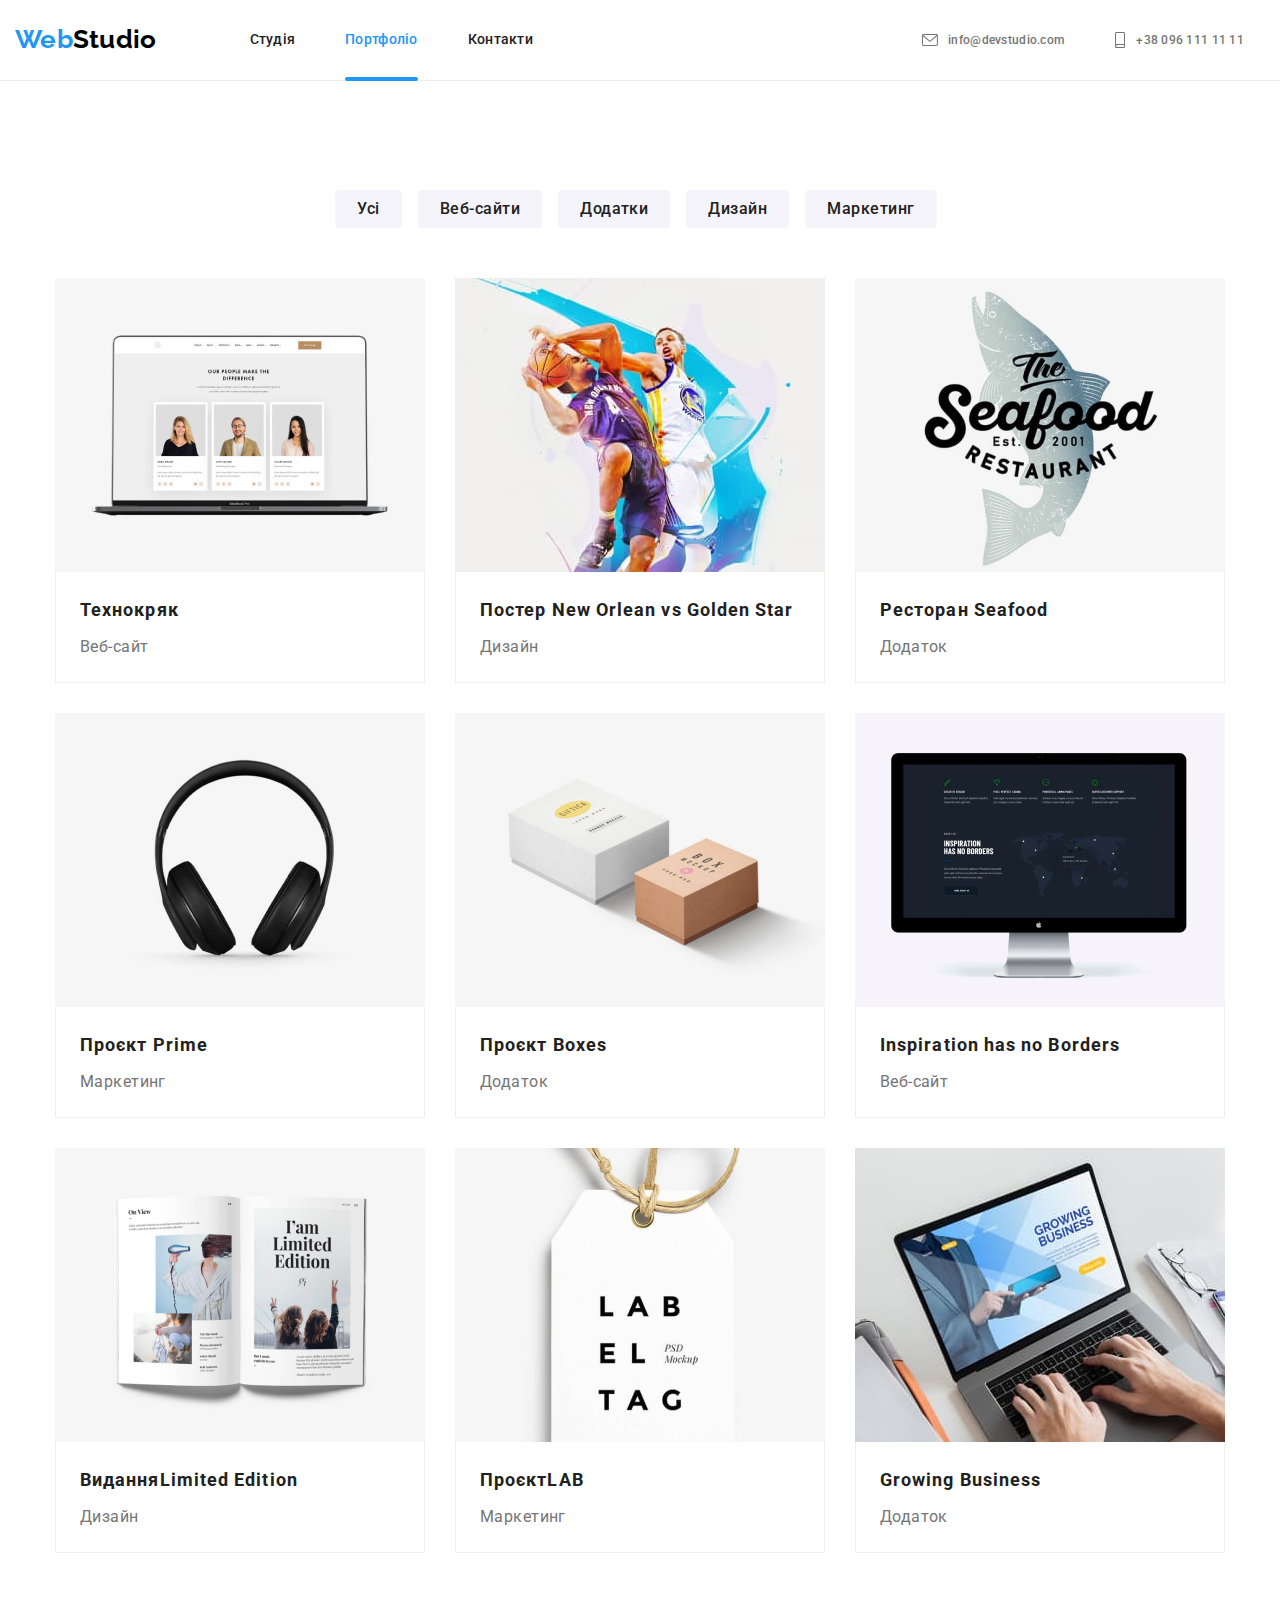
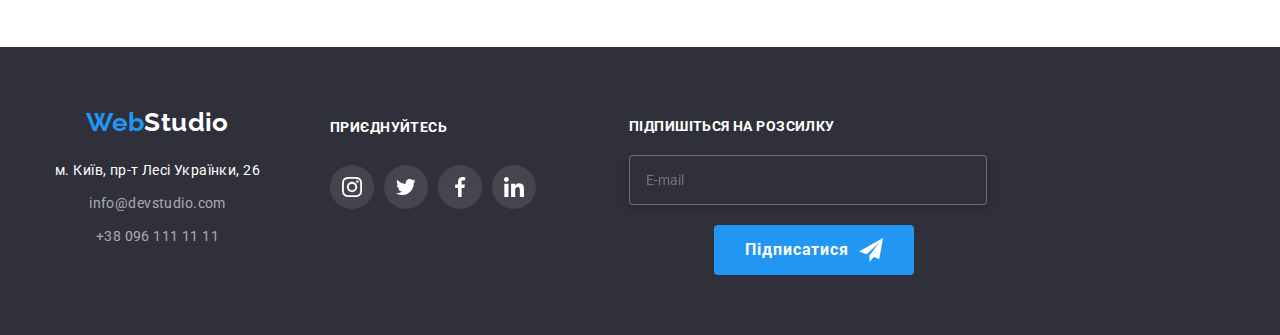
==== portfolio.html @ 1a9877b9 "до другої перевірки" ====
<!DOCTYPE html>
<html lang="ru">
  <head>
    <meta charset="UTF-8" />
    <meta http-equiv="X-UA-Compatible" content="IE=edge" />
    <meta name="viewport" content="width=device-width, initial-scale=1.0" />
    <title>Портфолио</title>
    <link
      href="https://fonts.googleapis.com/css2?family=Raleway:wght@700&family=Roboto:wght@400;500;700;900&display=swap"
      rel="stylesheet"
    />
    <link
      rel="stylesheet"
      href="https://cdnjs.cloudflare.com/ajax/libs/modern-normalize/1.0.0/modern-normalize.min.css"
    />
    <link rel="stylesheet" href="./css/main.min.css" />
  </head>

  <body>
    <header class="header">
      <div class="header__container container">
        <nav class="header-nav__desktop header-nav">
          <a href="/" lang="en" class="header__logo">
            <span class="header__logo--blue">Web</span>Studio</a
          >
          <button
            class="header__button"
            aria-expanded="false"
            aria-controls="menu-burger"
            data-menu-button
          >
            <svg width="40" height="40" aria-label="Перемикач мобільного меню">
              <use
                class="header__button--close"
                href="./images/icons/symbol-defs.svg#burger_close"
              ></use>
              <use
                class="header__button--menu"
                href="./images/icons/symbol-defs.svg#burger_menu"
              ></use>
            </svg>
          </button>

          <div class="header-menu__container" id="menu-burger" data-menu>
            <ul class="header-nav__list">
              <li class="header-nav__item">
                <a href="./index.html" class="header-nav__link">Студія</a>
              </li>
              <li class="header-nav__item">
                <a
                  href="./portfolio.html"
                  class="header-nav__link header-nav--current"
                  >Портфоліо</a
                >
              </li>
              <li class="header-nav__item">
                <a href="#" class="header-nav__link">Контакти</a>
              </li>
            </ul>

            <ul class="header-auth__desktop header-auth__list">
              <li class="header-auth__item">
                <a href="mailto:info@devstudio.com">
                  <svg class="header-auth__icon" width="16" height="12">
                    <use xlink:href="./images/icons.svg#email"></use>
                  </svg>
                  info@devstudio.com
                </a>
              </li>
              <li class="header-auth__item">
                <a href="tel:+380961111111">
                  <svg class="header-auth__icon" width="12" height="16">
                    <use xlink:href="./images/icons.svg#smartphone"></use>
                  </svg>
                  +38 096 111 11 11
                </a>
              </li>
            </ul>
          </div>
        </nav>
      </div>
    </header>
    <main class="portfolio__section">
      <section class="portfolio__project">
        <div class="portfolio__container container">
          <h1 class="visually-hidden">Роботи</h1>

          <ul class="portfolio__button">
            <li>
              <button type="button">Усі</button>
            </li>
            <li>
              <button type="button">Веб-сайти</button>
            </li>
            <li>
              <button type="button">Додатки</button>
            </li>
            <li>
              <button type="button">Дизайн</button>
            </li>
            <li>
              <button type="button">Маркетинг</button>
            </li>
          </ul>

          <ul class="portfolio__list">
            <li class="portfolio__item">
              <a href="#" class="portfolio__link">
                <div class="portfolio__overlay">
                  <img
                    srcset="
                      ./images/portfolio/portfolio_project_1.jpg            1x,
                      ./images/portfolio/portfolio-desktop_project-1_2x.jpg 2x
                    "
                    src="./images/portfolio/portfolio_project_1.jpg"
                    alt="Технокряк"
                  />
                  <p class="portfolio__overlay--text">
                    Ресурс пропонує комплексні пропозиції з різним рівнем
                    функціоналу та сервісів. Все це дозволить відвідувачу
                    отримати вичерпні відомості про компанію чи приватну особу.
                  </p>
                </div>
                <div class="portfolio__text">
                  <h2>Технокряк</h2>
                  <p>Веб-сайт</p>
                </div>
              </a>
            </li>

            <li class="portfolio__item">
              <a href="#" class="portfolio__link">
                <div class="portfolio__overlay">
                  <img
                    srcset="
                      ./images/portfolio/portfolio_project_2.jpg            1x,
                      ./images/portfolio/portfolio-desktop_project-2_2x.jpg 2x
                    "
                    src="./images/portfolio/portfolio_project_2.jpg"
                    alt="Постер"
                  />
                  <p class="portfolio__overlay--text">
                    Ресурс пропонує комплексні пропозиції з різним рівнем
                    функціоналу та сервісів. Все це дозволить відвідувачу
                    отримати вичерпні відомості про компанію чи приватну особу.
                  </p>
                </div>
                <div class="portfolio__text">
                  <h2>
                    Постер<span lang="en"> New Orlean vs Golden Star</span>
                  </h2>
                  <p>Дизайн</p>
                </div>
              </a>
            </li>

            <li class="portfolio__item">
              <a href="#" class="portfolio__link">
                <div class="portfolio__overlay">
                  <img
                    srcset="
                      ./images/portfolio/portfolio_project_3.jpg            1x,
                      ./images/portfolio/portfolio-desktop_project-3_2x.jpg 2x
                    "
                    src="./images/portfolio/portfolio_project_3.jpg"
                    alt="Ресторан Seafood"
                  />
                  <p class="portfolio__overlay--text">
                    Ресурс пропонує комплексні пропозиції з різним рівнем
                    функціоналу та сервісів. Все це дозволить відвідувачу
                    отримати вичерпні відомості про компанію чи приватну особу.
                  </p>
                </div>
                <div class="portfolio__text">
                  <h2>Ресторан <span lang="en">Seafood</span></h2>
                  <p>Додаток</p>
                </div>
              </a>
            </li>

            <li class="portfolio__item">
              <a href="#" class="portfolio__link">
                <div class="portfolio__overlay">
                  <img
                    srcset="
                      ./images/portfolio/portfolio_project_4.jpg            1x,
                      ./images/portfolio/portfolio-desktop_project-4_2x.jpg 2x
                    "
                    src="./images/portfolio/portfolio_project_4.jpg"
                    alt="Проект Prime"
                  />
                  <p class="portfolio__overlay--text">
                    Ресурс пропонує комплексні пропозиції з різним рівнем
                    функціоналу та сервісів. Все це дозволить відвідувачу
                    отримати вичерпні відомості про компанію чи приватну особу.
                  </p>
                </div>
                <div class="portfolio__text">
                  <h2>Проєкт <span lang="en">Prime</span></h2>
                  <p>Маркетинг</p>
                </div>
              </a>
            </li>

            <li class="portfolio__item">
              <a href="#" class="portfolio__link">
                <div class="portfolio__overlay">
                  <img
                    srcset="
                      ./images/portfolio/portfolio_project_5.jpg            1x,
                      ./images/portfolio/portfolio-desktop_project-5_2x.jpg 2x
                    "
                    src="./images/portfolio/portfolio_project_5.jpg"
                    alt="Проект Boxes"
                  />
                  <p class="portfolio__overlay--text">
                    Ресурс пропонує комплексні пропозиції з різним рівнем
                    функціоналу та сервісів. Все це дозволить відвідувачу
                    отримати вичерпні відомості про компанію чи приватну особу.
                  </p>
                </div>
                <div class="portfolio__text">
                  <h2>Проєкт <span lang="en">Boxes</span></h2>
                  <p>Додаток</p>
                </div>
              </a>
            </li>

            <li class="portfolio__item">
              <a href="#" class="portfolio__link">
                <div class="portfolio__overlay">
                  <img
                    srcset="
                      ./images/portfolio/portfolio_project_6.jpg            1x,
                      ./images/portfolio/portfolio-desktop_project-6_2x.jpg 2x
                    "
                    src="./images/portfolio/portfolio_project_6.jpg"
                    alt="Inspiration has no Borders"
                  />
                  <p class="portfolio__overlay--text">
                    Ресурс пропонує комплексні пропозиції з різним рівнем
                    функціоналу та сервісів. Все це дозволить відвідувачу
                    отримати вичерпні відомості про компанію чи приватну особу.
                  </p>
                </div>
                <div class="portfolio__text">
                  <h2 lang="en">Inspiration has no Borders</h2>
                  <p>Веб-сайт</p>
                </div>
              </a>
            </li>

            <li class="portfolio__item">
              <a href="#" class="portfolio__link">
                <div class="portfolio__overlay">
                  <img
                    srcset="
                      ./images/portfolio/portfolio_project_7.jpg            1x,
                      ./images/portfolio/portfolio-desktop_project-7_2x.jpg 2x
                    "
                    src="./images/portfolio/portfolio_project_7.jpg"
                    alt="Издание Limited Edition"
                  />
                  <p class="portfolio__overlay--text">
                    Ресурс пропонує комплексні пропозиції з різним рівнем
                    функціоналу та сервісів. Все це дозволить відвідувачу
                    отримати вичерпні відомості про компанію чи приватну особу.
                  </p>
                </div>
                <div class="portfolio__text">
                  <h2>Видання<span lang="en">Limited Edition</span></h2>
                  <p>Дизайн</p>
                </div>
              </a>
            </li>

            <li class="portfolio__item">
              <a href="#" class="portfolio__link">
                <div class="portfolio__overlay">
                  <img
                    srcset="
                      ./images/portfolio/portfolio_project_8.jpg            1x,
                      ./images/portfolio/portfolio-desktop_project-8_2x.jpg 2x
                    "
                    src="./images/portfolio/portfolio_project_8.jpg"
                    alt="Проект LAB"
                  />
                  <p class="portfolio__overlay--text">
                    Ресурс пропонує комплексні пропозиції з різним рівнем
                    функціоналу та сервісів. Все це дозволить відвідувачу
                    отримати вичерпні відомості про компанію чи приватну особу.
                  </p>
                </div>
                <div class="portfolio__text">
                  <h2>Проєкт<span lang="en">LAB</span></h2>
                  <p>Маркетинг</p>
                </div>
              </a>
            </li>

            <li class="portfolio__item">
              <a href="#" class="portfolio__link">
                <div class="portfolio__overlay">
                  <picture>
                    <source srcset="" media="" sizes="" type="image/jpeg" />

                    <img
                      srcset="
                        ./images/portfolio/portfolio_project_9.jpg            1x,
                        ./images/portfolio/portfolio-desktop_project-9_2x.jpg 2x 1200w
                      "
                      src="./images/portfolio/portfolio_project_9.jpg"
                      alt="Growing Business"
                    />
                  </picture>
                  <p class="portfolio__overlay--text">
                    Ресурс пропонує комплексні пропозиції з різним рівнем
                    функціоналу та сервісів. Все це дозволить відвідувачу
                    отримати вичерпні відомості про компанію чи приватну особу.
                  </p>
                </div>
                <div class="portfolio__text">
                  <h2 lang="en">Growing Business</h2>
                  <p>Додаток</p>
                </div>
              </a>
            </li>
          </ul>
        </div>
      </section>
    </main>
    <footer class="footer">
      <div class="footer__container container">
        <div class="footer-contacts">
          <a href="/" lang="en" class="footer-logo">
            <!--class="logo"-->
            <span class="footer-logo--blue">Web</span>Studio</a
          ><!--class="logo-web"-->
          <ul class="footer-contacts__list">
            <li>
              <address class="footer__address">
                м. Київ, пр-т Лесі Українки, 26
              </address>
            </li>
            <li>
              <a href="mailto:info@devstudio.com">info@devstudio.com</a>
            </li>
            <li>
              <a href="tel:+380961111111">+38 096 111 11 11</a>
            </li>
          </ul>
        </div>
        <div class="footer-social">
          <h2>приєднуйтесь</h2>
          <ul class="footer-social__list">
            <li class="footer-social__icons">
              <a href="#" class="footer-social__link">
                <svg width="20" height="20">
                  <use xlink:href="./images/icons.svg#instagram"></use>
                </svg>
              </a>
            </li>
            <li class="footer-social__icons">
              <a href="#" class="footer-social__link">
                <svg width="20" height="20">
                  <use xlink:href="./images/icons.svg#twitter"></use>
                </svg>
              </a>
            </li>
            <li class="footer-social__icons">
              <a href="#" class="footer-social__link">
                <svg width="20" height="20">
                  <use xlink:href="./images/icons.svg#facebook"></use>
                </svg>
              </a>
            </li>
            <li class="footer-social__icons">
              <a href="#" class="footer-social__link">
                <svg width="20" height="20">
                  <use xlink:href="./images/icons.svg#linkedin"></use>
                </svg>
              </a>
            </li>
          </ul>
        </div>

        <div class="footer-form">
          <p class="footer-form__text">підпишіться на розсилку</p>
          <form name="email-form" autocomplete="on" novalidate>
            <label for="email">
              <input
                id="email"
                type="email"
                name="email"
                placeholder="E-mail"
              />
            </label>
            <button type="submit">
              <span class="footer-form__send"> Підписатися </span>

              <img
                src="./images/icons/send-icon.svg#send-icon"
                alt="send"
                width="24"
                height="24"
              />
            </button>
          </form>
        </div>
      </div>
    </footer>
  </body>
</html>
---- css/main.min.css ----
:root{--primary-text-color: #212121;--title-text-color: #757575;--accent-color: #2196f3;--noactive-button: #f5f4fa;--accent-white-color: #ffffff}body{margin:0;font-family:Roboto,sans-serif;font-size:14px;letter-spacing:.03em}img{display:block;max-width:100%}.visually-hidden{position:absolute;width:1px;height:1px;margin:-1px;border:0;padding:0;white-space:nowrap;-webkit-clip-path:inset(100%);clip-path:inset(100%);clip:rect(0 0 0 0);overflow:hidden}.container{padding-left:15px;padding-right:15px;margin-left:auto;margin-right:auto}.header__logo{color:#000;font-family:Raleway,sans-serif;font-weight:700;font-size:26px;line-height:1.19}.header__logo--blue{color:var(--accent-color)}@media screen and (max-width: 767px){.header__logo{display:block}}@media screen and (min-width: 768px){.header__logo{margin:26px 0}}@media screen and (min-width: 1200px){.header__logo{margin:24px 0 25px auto}}.footer-contacts .footer-logo{display:block;margin-bottom:20px;-webkit-transition:color 250ms cubic-bezier(0.4, 0, 0.2, 1);transition:color 250ms cubic-bezier(0.4, 0, 0.2, 1);font-family:Raleway,sans-serif;font-weight:700;font-size:24px;line-height:1.17;color:var(--accent-white-color);text-decoration:none}@media screen and (min-width: 768px){.footer-contacts .footer-logo{font-size:26px;line-height:1.19}}.footer-logo--blue{color:var(--accent-color)}.header{font-weight:500;font-size:14px;line-height:1.14;letter-spacing:.02em;border-bottom:1px solid #ececec}.header__container{display:-webkit-box;display:-ms-flexbox;display:flex;width:100%;position:relative}.header-nav{display:-webkit-box;display:-ms-flexbox;display:flex;width:100%;-webkit-box-align:center;-ms-flex-align:center;align-items:center;-webkit-box-pack:justify;-ms-flex-pack:justify;justify-content:space-between}@media screen and (min-width: 1200px){.header-nav{padding:0 auto}}.header-menu__container{display:none;position:absolute;top:100%;left:0;width:100%;text-align:center;background-color:var(--accent-white-color);color:var(--primary-text-color)}.header-menu__container.is-open{display:block}@media screen and (max-width: 767px){.header-menu__container{padding-left:40px;display:none}}@media screen and (min-width: 768px){.header-menu__container{display:-webkit-box;display:-ms-flexbox;display:flex;position:static;-webkit-box-flex:1;-ms-flex-positive:1;flex-grow:1;-webkit-box-pack:justify;-ms-flex-pack:justify;justify-content:space-between;text-align:center;padding:0}}.header__button{display:-webkit-inline-box;display:-ms-inline-flexbox;display:inline-flex;margin:0;padding:10px 15px 10px 0;border:none;background-color:rgba(0,0,0,0)}@media screen and (min-width: 768px){.header__button{display:none}}.header__button svg{fill:var(--primary-text-color);-webkit-transition:color 250ms cubic-bezier(0.4, 0, 0.2, 1);transition:color 250ms cubic-bezier(0.4, 0, 0.2, 1)}.header__button svg:hover,.header__button svg:focus{fill:var(--accent-color)}.header__button--close{width:24px;height:16px}.header__button .header__button--close{display:none}.header__button.is-open .header__button--close{display:block}.header__button.is-open .header__button--menu{display:none}.header-nav__list{padding:0;margin:0;list-style:none}@media screen and (max-width: 767px){.header-nav__list{display:none}}@media screen and (min-width: 768px){.header-nav__list{display:-webkit-box;display:-ms-flexbox;display:flex;margin-left:88px;padding:32px 0}}@media screen and (min-width: 1200px){.header-nav__list{display:-webkit-box;display:-ms-flexbox;display:flex;margin:0 93px 0}}.header-nav__item{position:relative;margin-right:50px;font-size:40px;line-height:1.17px}.header-nav__item:last-child{margin-right:0}@media screen and (min-width: 768px){.header-nav__item{font-size:14px;line-height:1.17px}}.header-nav a{text-decoration:none}@media screen and (max-width: 1199px){.header-nav a{width:100%}}.header-nav__list a{color:var(--primary-text-color);-webkit-transition:color 250ms cubic-bezier(0.4, 0, 0.2, 1);transition:color 250ms cubic-bezier(0.4, 0, 0.2, 1)}.header-nav__list a:hover,.header-nav__list a:focus{color:var(--accent-color)}.header-nav__list .header-nav--current{color:var(--accent-color);background-color:var(--accent-white-color)}@media screen and (min-width: 768px){.header-nav--current::after{position:absolute;content:"";width:100%;height:4px;border-radius:2px;background:var(--accent-color);bottom:-33px;left:0}}@media screen and (min-width: 1200px){.header-nav--current::after{bottom:-40px}}.header-auth__list{padding:0;-webkit-box-align:center;-ms-flex-align:center;align-items:center;list-style:none}@media screen and (max-width: 767px){.header-auth__list{display:none;margin-left:auto;margin-top:270px;margin-bottom:0}}@media screen and (min-width: 768px){.header-auth__list{display:block;margin-left:90px}}@media screen and (min-width: 1200px){.header-auth__list{display:-webkit-box;display:-ms-flexbox;display:flex;margin:0;margin:15px 21px 15px auto}}@media screen and (max-width: 767px){.header-auth__item{padding-bottom:32px}.header-auth__item:last-child{padding-bottom:64px}}@media screen and (min-width: 768px){.header-auth__item{padding-bottom:10px}.header-auth__item:last-child{padding-bottom:0}}@media screen and (min-width: 1200px){.header-auth__item{padding-bottom:0}}.header-auth__list a{display:-webkit-box;display:-ms-flexbox;display:flex;color:var(--title-text-color);-webkit-box-align:center;-ms-flex-align:center;align-items:center;text-decoration:none;-webkit-transition:color 250ms cubic-bezier(0.4, 0, 0.2, 1);transition:color 250ms cubic-bezier(0.4, 0, 0.2, 1)}.header-auth__list a:hover,.header-auth__list a:focus{color:var(--accent-color)}@media screen and (max-width: 767px){.header-auth__list a{font-size:40px;line-height:1.175px}}@media screen and (min-width: 768px){.header-auth__list a{font-size:12px;line-height:1.17}}@media screen and (min-width: 1200px){.header-auth__item+.header-auth__item{margin-left:50px}}a .header-auth__icon{display:none}@media screen and (min-width: 768px){a .header-auth__icon{display:inline-block;fill:var(--title-text-color);margin-right:10px;-webkit-transition:fill 250ms cubic-bezier(0.4, 0, 0.2, 1);transition:fill 250ms cubic-bezier(0.4, 0, 0.2, 1)}}a .header-auth__icon a:hover .header-auth__icon,a .header-auth__icon a:focus .header-auth__icon{fill:var(--accent-color)}.footer{background-color:#2f303a;padding:60px 0}.footer__container{display:block;text-align:center}@media screen and (min-width: 768px){.footer__container{display:inline-block}}@media screen and (min-width: 1200px){.footer__container{display:-webkit-box;display:-ms-flexbox;display:flex;width:1200px;padding-left:15px;padding-right:15px;margin-left:auto;margin-right:auto}}.footer-contacts{display:inline-block}.footer-contacts__list{padding:0;margin:0;list-style:none;display:block;text-decoration:none}.footer__address{font-weight:400;font-style:normal;color:var(--accent-white-color)}.footer-contacts__list{display:inline-block}.footer-contacts__list li{line-height:24px}@media screen and (min-width: 480px){.footer-contacts__list li{margin-bottom:8px}.footer-contacts__list li li:last-child{margin-bottom:0}}@media screen and (min-width: 1200px){.footer-contacts__list li{margin-bottom:9px}.footer-contacts__list li li:last-child{margin-bottom:0}}.footer-contacts__list a{color:rgba(255,255,255,.6);text-decoration:none;-webkit-transition:color 250ms cubic-bezier(0.4, 0, 0.2, 1);transition:color 250ms cubic-bezier(0.4, 0, 0.2, 1)}.footer-contacts__list a:hover,.footer-contacts__list a:focus{color:var(--accent-color)}.footer-social{text-align:center;margin-top:60px;margin-bottom:60px}@media screen and (min-width: 768px){.footer-social{display:inline-block;margin-left:165px;padding-top:5px}}@media screen and (min-width: 1200px){.footer-social{display:inline-block;margin:0;padding:0;margin-left:70px;text-align:left}}.footer-social h2{color:var(--accent-white-color);font-weight:700;font-size:14px;line-height:16px;letter-spacing:.03em;text-transform:uppercase;margin-bottom:20px}.footer-social__list{display:-webkit-box;display:-ms-flexbox;display:flex;padding:0;margin:0;-webkit-box-pack:center;-ms-flex-pack:center;justify-content:center;list-style:none;-webkit-transition:color 250ms cubic-bezier(0.4, 0, 0.2, 1);transition:color 250ms cubic-bezier(0.4, 0, 0.2, 1)}@media screen and (min-width: 768px){.footer-social__list{padding-top:10px}}.footer-social__list li{line-height:24px}.footer-social__list li li:last-child{margin-bottom:0}.footer-social a{text-decoration:none;color:rgba(255,255,255,.6);-webkit-transition:color 250ms cubic-bezier(0.4, 0, 0.2, 1);transition:color 250ms cubic-bezier(0.4, 0, 0.2, 1)}.footer-social a:hover,.footer-social a:focus{color:var(--accent-color)}.footer-social__icons{margin-right:10px;border-radius:50%;-webkit-transition:background-color 250ms cubic-bezier(0.4, 0, 0.2, 1),border-radius 250ms cubic-bezier(0.4, 0, 0.2, 1),fill 250ms cubic-bezier(0.4, 0, 0.2, 1);transition:background-color 250ms cubic-bezier(0.4, 0, 0.2, 1),border-radius 250ms cubic-bezier(0.4, 0, 0.2, 1),fill 250ms cubic-bezier(0.4, 0, 0.2, 1)}.footer-social__icons:last-child{margin-right:0;-webkit-transition:color 250ms cubic-bezier(0.4, 0, 0.2, 1);transition:color 250ms cubic-bezier(0.4, 0, 0.2, 1);-webkit-transition:background-color 250ms cubic-bezier(0.4, 0, 0.2, 1);transition:background-color 250ms cubic-bezier(0.4, 0, 0.2, 1);transition:color 250ms cubic-bezier(0.4, 0, 0.2, 1)}.footer-social__icons:hover,.footer-social__icons:focus{fill:var(--accent-white-color);border-radius:50%;background-color:var(--accent-color)}.footer-social__link{display:-webkit-box;display:-ms-flexbox;display:flex;-webkit-box-align:center;-ms-flex-align:center;align-items:center;-webkit-box-pack:center;-ms-flex-pack:center;justify-content:center;width:44px;height:44px;border-radius:50%;background-color:rgba(255,255,255,.1);-webkit-transition:fill 250ms cubic-bezier(0.4, 0, 0.2, 1);transition:fill 250ms cubic-bezier(0.4, 0, 0.2, 1)}.footer-social__link svg{fill:var(--accent-white-color)}.footer-form{margin-top:0;margin-left:0}@media screen and (min-width: 768px){.footer-form{margin-top:12px;margin-left:93px}}.footer-form__text{margin:0;padding-bottom:20px;font-weight:700;line-height:1.14;letter-spacing:.03em;text-transform:uppercase;color:var(--accent-white-color)}@media screen and (min-width: 768px){.footer-form__text{text-align:left}}.footer-form label{display:block;width:100%;margin-bottom:20px}.footer-form input{padding:15px 0 15px 16px;width:100%;height:45px;background-color:#2f303a;color:var(--accent-white-color);border:1px solid rgba(255,255,255,.3);-webkit-filter:drop-shadow(0px 4px 4px rgba(0, 0, 0, 0.15));filter:drop-shadow(0px 4px 4px rgba(0, 0, 0, 0.15));border-radius:4px}.footer-form input input::-webkit-input-placeholder{font-weight:400;font-size:16px;line-height:1.25;display:-webkit-box;display:flex;-webkit-box-align:center;align-items:center;color:rgba(255,255,255,.6)}.footer-form input input::-moz-placeholder{font-weight:400;font-size:16px;line-height:1.25;display:flex;align-items:center;color:rgba(255,255,255,.6)}.footer-form input input:-ms-input-placeholder{font-weight:400;font-size:16px;line-height:1.25;display:-ms-flexbox;display:flex;-ms-flex-align:center;align-items:center;color:rgba(255,255,255,.6)}.footer-form input input::-ms-input-placeholder{font-weight:400;font-size:16px;line-height:1.25;display:-ms-flexbox;display:flex;-ms-flex-align:center;align-items:center;color:rgba(255,255,255,.6)}.footer-form input input::placeholder{font-weight:400;font-size:16px;line-height:1.25;display:-webkit-box;display:-ms-flexbox;display:flex;-webkit-box-align:center;-ms-flex-align:center;align-items:center;color:rgba(255,255,255,.6)}@media screen and (min-width: 768px){.footer-form input{height:50px;width:450px}}@media screen and (min-width: 1200px){.footer-form input{height:50px;width:358px}}.footer-form button{display:-webkit-inline-box;display:-ms-inline-flexbox;display:inline-flex;-ms-flex-line-pack:center;align-content:center;-webkit-box-pack:center;-ms-flex-pack:center;justify-content:center;width:200px;height:50px;padding:0;background-color:var(--accent-color);border:none;border-radius:4px;font-weight:700;font-size:16px;line-height:1.88;letter-spacing:.06em;-webkit-box-align:center;-ms-flex-align:center;align-items:center;text-align:center;color:var(--accent-white-color);-webkit-transition:background-color 250ms cubic-bezier(0.4, 0, 0.2, 1);transition:background-color 250ms cubic-bezier(0.4, 0, 0.2, 1)}.footer-form button:hover,.footer-form button:focus{background-color:#188ce8;cursor:pointer}@media screen and (min-width: 768px){.footer-form button{margin-left:12px}}.footer-form__send{display:-webkit-inline-box;display:-ms-inline-flexbox;display:inline-flex}.footer-form button img{margin-left:10px;width:24px;height:24px}.hero{background-image:-webkit-gradient(linear, left top, left bottom, from(rgba(47, 48, 58, 0.4)), to(rgba(47, 48, 58, 0.4))),url("../images/hero-mobile_1x.jpg");background-image:linear-gradient(rgba(47, 48, 58, 0.4), rgba(47, 48, 58, 0.4)),url("../images/hero-mobile_1x.jpg");background-size:cover;background-repeat:no-repeat;background-position:center;text-align:center;color:var(--accent-white-color);background-color:#2f303a;margin:0 auto}@media screen and (max-width: 1199px){.hero{padding:118px 0}}@media screen and (min-width: 1200px){.hero{padding-top:200px;padding-bottom:200px;max-width:1600px}}@media(min-device-pixel-ratio: 2),(-webkit-min-device-pixel-ratio: 2),(min-resolution: 192dpi),(min-resolution: 2dppx){.hero{background-image:url("../images/hero-mobile_2x.jpg")}}@media(min-device-pixel-ratio: 3),(-webkit-min-device-pixel-ratio: 3),(min-resolution: 288dpi),(min-resolution: 3dppx){.hero{background-image:url("../images/hero-mobile_3x.jpg")}}@media screen and (min-width: 481px){.hero{background-image:-webkit-gradient(linear, left top, left bottom, from(rgba(47, 48, 58, 0.4)), to(rgba(47, 48, 58, 0.4))),url("../images/hero-tablet_1x.jpg");background-image:linear-gradient(rgba(47, 48, 58, 0.4), rgba(47, 48, 58, 0.4)),url("../images/hero-tablet_1x.jpg")}}@media screen and (min-width: 481px)and (min-device-pixel-ratio: 2),screen and (min-width: 481px)and (-webkit-min-device-pixel-ratio: 2),screen and (min-width: 481px)and (min-resolution: 192dpi),screen and (min-width: 481px)and (min-resolution: 2dppx){.hero{background-image:url("../images/hero-tablet_2x.jpg")}}@media screen and (min-width: 481px)and (min-device-pixel-ratio: 3),screen and (min-width: 481px)and (-webkit-min-device-pixel-ratio: 3),screen and (min-width: 481px)and (min-resolution: 288dpi),screen and (min-width: 481px)and (min-resolution: 3dppx){.hero{background-image:url("../images/hero-tablet_3x.jpg")}}@media screen and (min-width: 769px){.hero{background-image:-webkit-gradient(linear, left top, left bottom, from(rgba(47, 48, 58, 0.4)), to(rgba(47, 48, 58, 0.4))),url("../images/hero-desktop_1x.jpg");background-image:linear-gradient(rgba(47, 48, 58, 0.4), rgba(47, 48, 58, 0.4)),url("../images/hero-desktop_1x.jpg")}}@media screen and (min-width: 769px)and (min-device-pixel-ratio: 2),screen and (min-width: 769px)and (-webkit-min-device-pixel-ratio: 2),screen and (min-width: 769px)and (min-resolution: 192dpi),screen and (min-width: 769px)and (min-resolution: 2dppx){.hero{background-image:url("../images/hero-desktop_2x.jpg")}}@media screen and (min-width: 769px)and (min-device-pixel-ratio: 3),screen and (min-width: 769px)and (-webkit-min-device-pixel-ratio: 3),screen and (min-width: 769px)and (min-resolution: 288dpi),screen and (min-width: 769px)and (min-resolution: 3dppx){.hero{background-image:url("../images/hero-desktop_3x.jpg")}}.hero__container{display:block;width:1200px;padding-left:15px;padding-right:15px;margin-left:auto;margin-right:auto}.hero h1{margin-top:0;margin-bottom:30px;font-weight:900;font-size:26px;line-height:1.62;text-transform:uppercase}@media screen and (min-width: 1200px){.hero h1{font-size:44px;line-height:1.36;letter-spacing:.06em}}.hero__button{background-color:var(--accent-color);color:var(--accent-white-color);border:1px solid var(--accent-color);border-radius:4px;font-weight:700;font-size:16px;line-height:1.87;letter-spacing:.06em;padding:10px 32px;-webkit-transition:background-color 250ms cubic-bezier(0.4, 0, 0.2, 1);transition:background-color 250ms cubic-bezier(0.4, 0, 0.2, 1)}.hero__button:hover,.hero__button:focus{background-color:#188ce8;cursor:pointer}.features__section{padding-top:60px;padding-bottom:60px}@media screen and (min-width: 768px){.features__section{padding-top:94px;padding-bottom:94px}}.features__list{padding:0;margin:0;list-style:none;-webkit-box-align:center;-ms-flex-align:center;align-items:center}@media screen and (min-width: 768px){.features__list{display:-webkit-box;display:-ms-flexbox;display:flex;-ms-flex-wrap:wrap;flex-wrap:wrap}}@media screen and (min-width: 768px)and (max-width: 1199px){.features__item{width:calc((100% - 60px)/2);margin-right:30px}.features__item:nth-child(2n){margin-right:0}.features__item:nth-last-child(-n+2){margin-bottom:0}}@media screen and (min-width: 1200px){.features__item{width:calc((100% - 120px)/4);margin-right:30px}.features__item:nth-child(4n){margin-right:0}.features__item:nth-last-child(-n+4){margin-bottom:0}}.features__item::before{display:block;content:"";height:120px;background-color:var(--noactive-button);border-radius:4px;background-size:scale-down;background-repeat:no-repeat;background-position:center;margin-bottom:30px}.features__item::before:last-child{margin-right:0}.features__item--antena::before{background-image:url("../images/antenna 1.svg")}.features__item--clock::before{background-image:url("../images/clock 1.svg")}.features__item--diagram::before{background-image:url("../images/diagram 1.svg")}.features__item--astronaut::before{background-image:url("../images/astronaut 1.svg")}.features__title{margin-top:0;margin-bottom:10px;color:var(--primary-text-color);font-size:14px;font-weight:700;line-height:1.14;letter-spacing:.03em;text-transform:uppercase;text-align:center}@media screen and (min-width: 768px){.features__title{text-align:start}}.features__text{margin-top:0;margin-bottom:0;line-height:1.71;font-size:14px;color:var(--title-text-color)}.we-do__section{padding-bottom:94px}@media screen and (max-width: 1199px){.we-do__section{display:none}}.we-do__title{margin-top:0;margin-bottom:50px;font-weight:700;font-size:36px;line-height:1.17;text-align:center;letter-spacing:.03em;color:var(--primary-text-color)}.we-do__list{list-style:none;display:-webkit-box;display:-ms-flexbox;display:flex;-ms-flex-wrap:wrap;flex-wrap:wrap;padding:0 90px;margin:0}.we-do__item{width:370px;margin-right:30px}.we-do__item:nth-child(3n){margin-right:0}.we-do__item:nth-last-child(-n+4){margin-bottom:0}.we-do__link{text-decoration:none}.we-do__section img{width:370px}.we-do__box{position:relative;display:-webkit-box;display:-ms-flexbox;display:flex;-webkit-box-pack:center;-ms-flex-pack:center;justify-content:center;-webkit-box-align:end;-ms-flex-align:end;align-items:flex-end}.we-do__box::before{display:inline-block;position:absolute;content:"";width:100%;height:71px;background:rgba(47,48,58,.8)}.we-do__box h3{position:absolute;padding:27px 0;margin:0;font-size:14px;line-height:1.14;text-transform:uppercase;color:var(--accent-white-color)}.team__section{padding:60px 0;background-color:#f5f4fa}@media screen and (min-width: 768px){.team__section{padding-top:94px;padding-bottom:94px}}.team__container h2{margin-top:0;margin-bottom:30px;font-weight:700;font-size:28px;line-height:1.18;text-align:center;letter-spacing:.03em;color:var(--primary-text-color)}@media screen and (min-width: 768px){.team__container h2{margin-bottom:30px}}@media screen and (min-width: 1200px){.team__container h2{margin-bottom:50px;font-size:36px;line-height:1.17}}.team-section__list{list-style:none;-webkit-box-pack:center;-ms-flex-pack:center;justify-content:center;padding:0;margin:0}@media screen and (min-width: 768px){.team-section__list{display:-webkit-box;display:-ms-flexbox;display:flex;-ms-flex-wrap:wrap;flex-wrap:wrap}}.team-section__item{margin-bottom:30px;background-color:var(--accent-white-color);-webkit-box-shadow:0px 1px 3px rgba(0,0,0,.12),0px 1px 1px rgba(0,0,0,.14),0px 2px 1px rgba(0,0,0,.2);box-shadow:0px 1px 3px rgba(0,0,0,.12),0px 1px 1px rgba(0,0,0,.14),0px 2px 1px rgba(0,0,0,.2);border-radius:0px 0px 4px 4px}@media screen and (min-width: 768px)and (max-width: 1199px){.team-section__item{width:calc((100% - 60px)/2);margin-right:30px}.team-section__item:nth-child(2n){margin-right:0}.team-section__item:nth-last-child(-n+2){margin-bottom:0}}@media screen and (min-width: 1200px){.team-section__item{width:calc((100% - 120px)/4);margin-right:30px}.team-section__item:nth-child(4n){margin-right:0}.team-section__item:nth-last-child(-n+4){margin-bottom:0}}.team-section__title{padding:30px 0 24px;text-align:center}.team-section__title h3{font-weight:500;font-size:16px;line-height:1.19;margin-top:0;margin-bottom:10px;letter-spacing:.42px;color:var(--primary-text-color)}.team-section__title p{font-weight:400;font-size:16px;line-height:1.19;letter-spacing:.42px;color:var(--title-text-color);margin-top:0;margin-bottom:16px}@media screen and (min-width: 768px){.team-section__title{padding:30px 0}}.team-list{display:-webkit-box;display:-ms-flexbox;display:flex;-ms-flex-wrap:wrap;flex-wrap:wrap;list-style:none;-webkit-box-align:center;-ms-flex-align:center;align-items:center;-webkit-box-pack:center;-ms-flex-pack:center;justify-content:center;padding:0}.team-list__icons{margin-right:10px}.team-list__icons:last-child{margin-right:0}.team-list__link{display:-webkit-box;display:-ms-flexbox;display:flex;-webkit-box-align:center;-ms-flex-align:center;align-items:center;-webkit-box-pack:center;-ms-flex-pack:center;justify-content:center;width:44px;height:44px;border-radius:50%;background-color:var(--accent-white-color);-webkit-transition:background-color 250ms cubic-bezier(0.4, 0, 0.2, 1);transition:background-color 250ms cubic-bezier(0.4, 0, 0.2, 1)}.team-list__link:hover,.team-list__link:focus{background-color:var(--accent-color)}a .team-list--social{fill:#afb1b8;-webkit-transition:fill 250ms cubic-bezier(0.4, 0, 0.2, 1);transition:fill 250ms cubic-bezier(0.4, 0, 0.2, 1)}.team-list__link:hover .team-list--social,.team-list__link:focus .team-list--social{fill:var(--accent-white-color)}.customers__section{padding-top:60px;padding-bottom:60px}@media screen and (min-width: 768px){.customers__section{padding-top:94px;padding-bottom:94px}}.customers__title{margin-top:0;margin-bottom:30px;font-weight:700;font-size:28px;line-height:1.17;text-align:center;letter-spacing:.03em;color:var(--primary-text-color)}@media screen and (min-width: 768px){.customers__title{margin-bottom:30px}}@media screen and (min-width: 1200px){.customers__title{font-size:36px;margin-bottom:50px}}.customers__list{padding:0;margin:0;list-style:none;display:-webkit-box;display:-ms-flexbox;display:flex;-ms-flex-wrap:wrap;flex-wrap:wrap;width:100%}.customers__item{text-align:center}@media screen and (max-width: 767px){.customers__item{width:calc((100% - 60px)/2);margin-right:30px;margin-bottom:30px}.customers__item:nth-child(2n){margin-right:0}.customers__item:nth-last-child(-n+2){margin-bottom:0}}@media screen and (min-width: 768px)and (max-width: 1199px){.customers__item{width:calc((100% - 90px)/3);margin-right:30px;margin-bottom:30px}.customers__item:nth-child(3n){margin-right:0}.customers__item:nth-last-child(-n+3){margin-bottom:0}}@media screen and (min-width: 1200px){.customers__item{width:calc((100% - 150px)/6);margin-right:30px}.customers__item:nth-child(6n){margin-right:0}}.customers__link{display:-webkit-box;display:-ms-flexbox;display:flex;-webkit-box-align:center;-ms-flex-align:center;align-items:center;-webkit-box-pack:center;-ms-flex-pack:center;justify-content:center;max-width:210px;height:92px;border:1px solid #afb1b8;border-radius:4px;-webkit-transition:border 250ms cubic-bezier(0.4, 0, 0.2, 1);transition:border 250ms cubic-bezier(0.4, 0, 0.2, 1)}.customers__link:hover,.customers__link:focus{border:1px solid var(--accent-color)}.customer__icon{fill:#afb1b8;-webkit-transition:fill 250ms cubic-bezier(0.4, 0, 0.2, 1);transition:fill 250ms cubic-bezier(0.4, 0, 0.2, 1)}.customers__link:hover .customer__icon,.customers__link:focus .customer__icon{fill:var(--accent-color)}.portfolio__section{padding-top:60px;padding-bottom:60px}@media screen and (min-width: 768px){.portfolio__section{padding-top:94px;padding-bottom:94px}}.portfolio__project{display:block}.portfolio__container{width:100%}@media screen and (min-width: 768px){.portfolio__container{width:1200px}}.portfolio__list{-ms-flex-wrap:wrap;flex-wrap:wrap;padding:0;margin:0;list-style:none}@media screen and (min-width: 768px){.portfolio__list{display:-webkit-box;display:-ms-flexbox;display:flex}}.portfolio__item{margin-bottom:30px}@media screen and (max-width: 767px){.portfolio__item{width:calc((100% - 30px)/2);margin-right:30px}.portfolio__item:nth-child(2n){margin-right:0}.portfolio__item:nth-last-child(-n+2){margin-bottom:0}}@media screen and (min-width: 768px){.portfolio__item{width:calc((100% - 60px)/3);margin-right:30px}.portfolio__item:nth-child(3n){margin-right:0}.portfolio__item:nth-last-child(-n+3){margin-bottom:0}}.portfolio__link{display:block;overflow:hidden;text-decoration:none;-webkit-transition:-webkit-box-shadow 250ms cubic-bezier(0.4, 0, 0.2, 1);transition:-webkit-box-shadow 250ms cubic-bezier(0.4, 0, 0.2, 1);transition:box-shadow 250ms cubic-bezier(0.4, 0, 0.2, 1);transition:box-shadow 250ms cubic-bezier(0.4, 0, 0.2, 1), -webkit-box-shadow 250ms cubic-bezier(0.4, 0, 0.2, 1);-webkit-transition:opacity 250ms cubic-bezier(0.4, 0, 0.2, 1);transition:opacity 250ms cubic-bezier(0.4, 0, 0.2, 1)}.portfolio__link:hover,.portfolio__link:focus{-webkit-box-shadow:0px 1px 1px rgba(0,0,0,.12),0px 4px 4px rgba(0,0,0,.06),1px 4px 6px rgba(0,0,0,.16);box-shadow:0px 1px 1px rgba(0,0,0,.12),0px 4px 4px rgba(0,0,0,.06),1px 4px 6px rgba(0,0,0,.16);opacity:1}.portfolio__overlay{position:relative;overflow:hidden}.portfolio__overlay img{display:block;max-width:100%}.portfolio__overlay--text{display:-webkit-box;display:-ms-flexbox;display:flex;position:absolute;-webkit-box-pack:center;-ms-flex-pack:center;justify-content:center;-webkit-box-align:center;-ms-flex-align:center;align-items:center;width:100%;height:100%;top:0;left:0;padding-right:30px;padding-left:30px;margin-top:0;margin-bottom:0;background-color:rgba(33,150,243,.9);color:var(--accent-white-color);font-weight:400;font-size:18px;line-height:1.56;-webkit-transform:translateY(100%);transform:translateY(100%);-webkit-transition:opacity 250ms cubic-bezier(0.4, 0, 0.2, 1),-webkit-transform 250ms cubic-bezier(0.4, 0, 0.2, 1);transition:opacity 250ms cubic-bezier(0.4, 0, 0.2, 1),-webkit-transform 250ms cubic-bezier(0.4, 0, 0.2, 1);transition:opacity 250ms cubic-bezier(0.4, 0, 0.2, 1),transform 250ms cubic-bezier(0.4, 0, 0.2, 1);transition:opacity 250ms cubic-bezier(0.4, 0, 0.2, 1),transform 250ms cubic-bezier(0.4, 0, 0.2, 1),-webkit-transform 250ms cubic-bezier(0.4, 0, 0.2, 1)}.portfolio__link:hover .portfolio__overlay--text::before,.portfolio__link:focus .portfolio__overlay--text::before{-webkit-transform:translateY(0%);transform:translateY(0%);opacity:1}.portfolio__link:hover .portfolio__overlay--text,.portfolio__link:focus .portfolio-__overlay--text{-webkit-transform:translateY(0);transform:translateY(0)}.portfolio__text{padding:20px 24px;border-right:1px solid #eee;border-bottom:1px solid #eee;border-left:1px solid #eee}.portfolio__text h2{color:var(--primary-text-color);font-weight:700;font-size:18px;line-height:2;letter-spacing:.06em;margin-top:0;margin-bottom:4px}.portfolio__text p{color:var(--title-text-color);font-size:16px;line-height:1.88;margin-top:0px;margin-bottom:0px}.portfolio__button{margin:0;margin-bottom:40px}@media screen and (min-width: 768px){.portfolio__button{display:-webkit-box;display:-ms-flexbox;display:flex;-ms-flex-wrap:wrap;flex-wrap:wrap;-webkit-box-pack:center;-ms-flex-pack:center;justify-content:center;margin-top:0;margin-bottom:50px;padding:0}.portfolio__button li:not(:last-child){margin-right:8px}}.portfolio__button button{margin-right:8px;margin-top:15px;font-family:inherit;font-weight:500;font-size:16px;line-height:1.62;letter-spacing:.03em;list-style:none;cursor:pointer;background-color:var(--noactive-button);color:var(--primary-text-color);text-decoration:none;border-radius:4px;border:none;padding:6px 22px;-webkit-transition:background-color 250ms cubic-bezier(0.4, 0, 0.2, 1),color 250ms cubic-bezier(0.4, 0, 0.2, 1),-webkit-box-shadow 250ms cubic-bezier(0.4, 0, 0.2, 1);transition:background-color 250ms cubic-bezier(0.4, 0, 0.2, 1),color 250ms cubic-bezier(0.4, 0, 0.2, 1),-webkit-box-shadow 250ms cubic-bezier(0.4, 0, 0.2, 1);transition:background-color 250ms cubic-bezier(0.4, 0, 0.2, 1),color 250ms cubic-bezier(0.4, 0, 0.2, 1),box-shadow 250ms cubic-bezier(0.4, 0, 0.2, 1);transition:background-color 250ms cubic-bezier(0.4, 0, 0.2, 1),color 250ms cubic-bezier(0.4, 0, 0.2, 1),box-shadow 250ms cubic-bezier(0.4, 0, 0.2, 1),-webkit-box-shadow 250ms cubic-bezier(0.4, 0, 0.2, 1)}.portfolio__button button:hover,.portfolio__button button:focus{background-color:var(--accent-color);color:var(--accent-white-color);-webkit-box-shadow:0px 3px 1px rgba(0,0,0,.1),0px 1px 2px rgba(0,0,0,.08),0px 2px 2px rgba(0,0,0,.12);box-shadow:0px 3px 1px rgba(0,0,0,.1),0px 1px 2px rgba(0,0,0,.08),0px 2px 2px rgba(0,0,0,.12)}.portfolio__button li{padding:0;margin:0;list-style:none}.backdrop{position:fixed;top:0;left:0;width:100%;height:100%;padding:93px 15px 94px;background-color:rgba(0,0,0,.1);overflow-y:scroll;overflow-x:scroll}.backdrop.is-hidden{opacity:0;pointer-events:none}.modal{position:absolute;left:50%;top:50%;-webkit-transform:translate(-50%, -50%);transform:translate(-50%, -50%);background-color:var(--accent-white-color)}@media screen and (min-width: 768px){.modal{width:528px;height:581px;left:50%;top:50%}}.modal--close{position:absolute;top:0;right:0;cursor:pointer;width:30px;height:30px;margin:8px 8px 0;background-color:var(--accent-white-color);border-radius:50%;border:1px solid rgba(0,0,0,.1);-webkit-transition:fill 250ms cubic-bezier(0.4, 0, 0.2, 1);transition:fill 250ms cubic-bezier(0.4, 0, 0.2, 1)}.modal--close svg{top:50%;left:50%;-webkit-transform:translate(-8%, 15%);transform:translate(-8%, 15%);width:18px;height:18px;margin:0;fill:var(--primary-text-color)}.modal--close:hover svg,.modal--close:focus svg{fill:var(--accent-color)}.modal-form{padding:40px}.modal-form__title{margin:0 0 17px;font-weight:700;font-size:20px;line-height:1.15;text-align:center;letter-spacing:.03em;color:var(--primary-text-color)}.modal-form__group{position:relative;margin-bottom:10px;border-radius:4px}.modal-form__label{display:block;margin-bottom:4px}.modal-form__label span,.modal-form__textarea span{font-weight:400;font-size:12px;line-height:1.17;letter-spacing:.01em;color:var(--title-text-color)}.modal-form__group:focus-within>span{border-color:var(--accent-color);fill:var(--accent-color)}.modal-form__icon{position:absolute;width:18px;height:18px;top:0;left:12px;fill:#212121;-webkit-transform:translateY(50%);transform:translateY(50%)}.modal-form__input{position:relative}.modal-form__input input{width:100%;height:40px;padding:0 0 0 42px;border:1px solid rgba(33,33,33,.2);border-radius:4px;-webkit-transition:border 250ms cubic-bezier(0.4, 0, 0.2, 1),fill 250ms cubic-bezier(0.4, 0, 0.2, 1);transition:border 250ms cubic-bezier(0.4, 0, 0.2, 1),fill 250ms cubic-bezier(0.4, 0, 0.2, 1)}.modal-form__input input:focus{outline:none;border:1px solid var(--accent-color);fill:var(--accent-color)}.modal-form__input input:focus+.modal-form__icon{fill:var(--accent-color)}textarea{width:100%;height:120px;border:1px solid rgba(33,33,33,.2);border-radius:4px;resize:none;-webkit-transition:border 250ms cubic-bezier(0.4, 0, 0.2, 1);transition:border 250ms cubic-bezier(0.4, 0, 0.2, 1);margin-top:4px;padding-top:12px;padding-left:16px;font-size:12px;line-height:1.17;letter-spacing:.01em;transition:border 250ms cubic-bezier(0.4, 0, 0.2, 1)}textarea:focus{outline:none;border:1px solid var(--accent-color)}textarea::-webkit-input-placeholder{color:rgba(117,117,117,.5)}textarea::-moz-placeholder{color:rgba(117,117,117,.5)}textarea:-ms-input-placeholder{color:rgba(117,117,117,.5)}textarea::-ms-input-placeholder{color:rgba(117,117,117,.5)}textarea::placeholder{color:rgba(117,117,117,.5)}.modal-form:focus-within>textarea{border-color:var(--accent-color)}.modal-form--agreement{position:relative;display:inline-block;padding-left:36px;-ms-flex-line-pack:center;align-content:center;-webkit-box-pack:center;-ms-flex-pack:center;justify-content:center}.modal-form--agreement span{padding-top:5px;font-weight:400;line-height:1.71;color:#757575}.modal-form--agreement input[type=checkbox]{-webkit-appearance:none;-moz-appearance:none;appearance:none;position:absolute}.modal-form__checkbox:checked+.modal-form__border{border:1px solid var(--accent-color);background-color:var(--accent-color);fill:var(--accent-white-color)}.modal-form__checkbox:checked+.modal-form__border .modal-form__icon--agreement{opacity:1}.modal-form__checkbox:focus+.modal-form__icon--agreement{border-color:var(--accent-color)}.modal-form__checkbox:focus+.modal-form__border{border-color:var(--accent-color)}.modal-form__border{position:absolute;width:16px;height:15px;top:0;left:12px;-webkit-transform:translateY(15%);transform:translateY(15%);border:2px solid #212121;border-radius:2px}.modal-form__icon--agreement{position:absolute;opacity:0;top:0;left:0;-webkit-transform:translate(20%, 25%);transform:translate(20%, 25%)}.modal-form__checkbox--agreement a{color:var(--accent-color);-webkit-transition:-webkit-text-decoration 250ms cubic-bezier(0.4, 0, 0.2, 1);transition:-webkit-text-decoration 250ms cubic-bezier(0.4, 0, 0.2, 1);transition:text-decoration 250ms cubic-bezier(0.4, 0, 0.2, 1);transition:text-decoration 250ms cubic-bezier(0.4, 0, 0.2, 1), -webkit-text-decoration 250ms cubic-bezier(0.4, 0, 0.2, 1)}.modal-form__checkbox--agreement a:hover{text-decoration:none}.modal-form button{width:200px;height:50px;padding:0;margin-top:30px;margin-left:85px;margin-right:85px;background-color:var(--accent-color);-webkit-box-shadow:0px 1px 3px rgba(0,0,0,.12),0px 1px 1px rgba(0,0,0,.14),0px 2px 1px rgba(0,0,0,.2);box-shadow:0px 1px 3px rgba(0,0,0,.12),0px 1px 1px rgba(0,0,0,.14),0px 2px 1px rgba(0,0,0,.2);border-radius:4px;border:none;-webkit-transition:background-color 250ms cubic-bezier(0.4, 0, 0.2, 1);transition:background-color 250ms cubic-bezier(0.4, 0, 0.2, 1)}.modal-form button:hover{background-color:#188ce8;cursor:pointer}.modal-form__submit{margin-top:30px}.modal-form__button{color:var(--accent-white-color);font-weight:700;font-size:16px;line-height:1.88;letter-spacing:.06em}/*# sourceMappingURL=main.min.css.map */
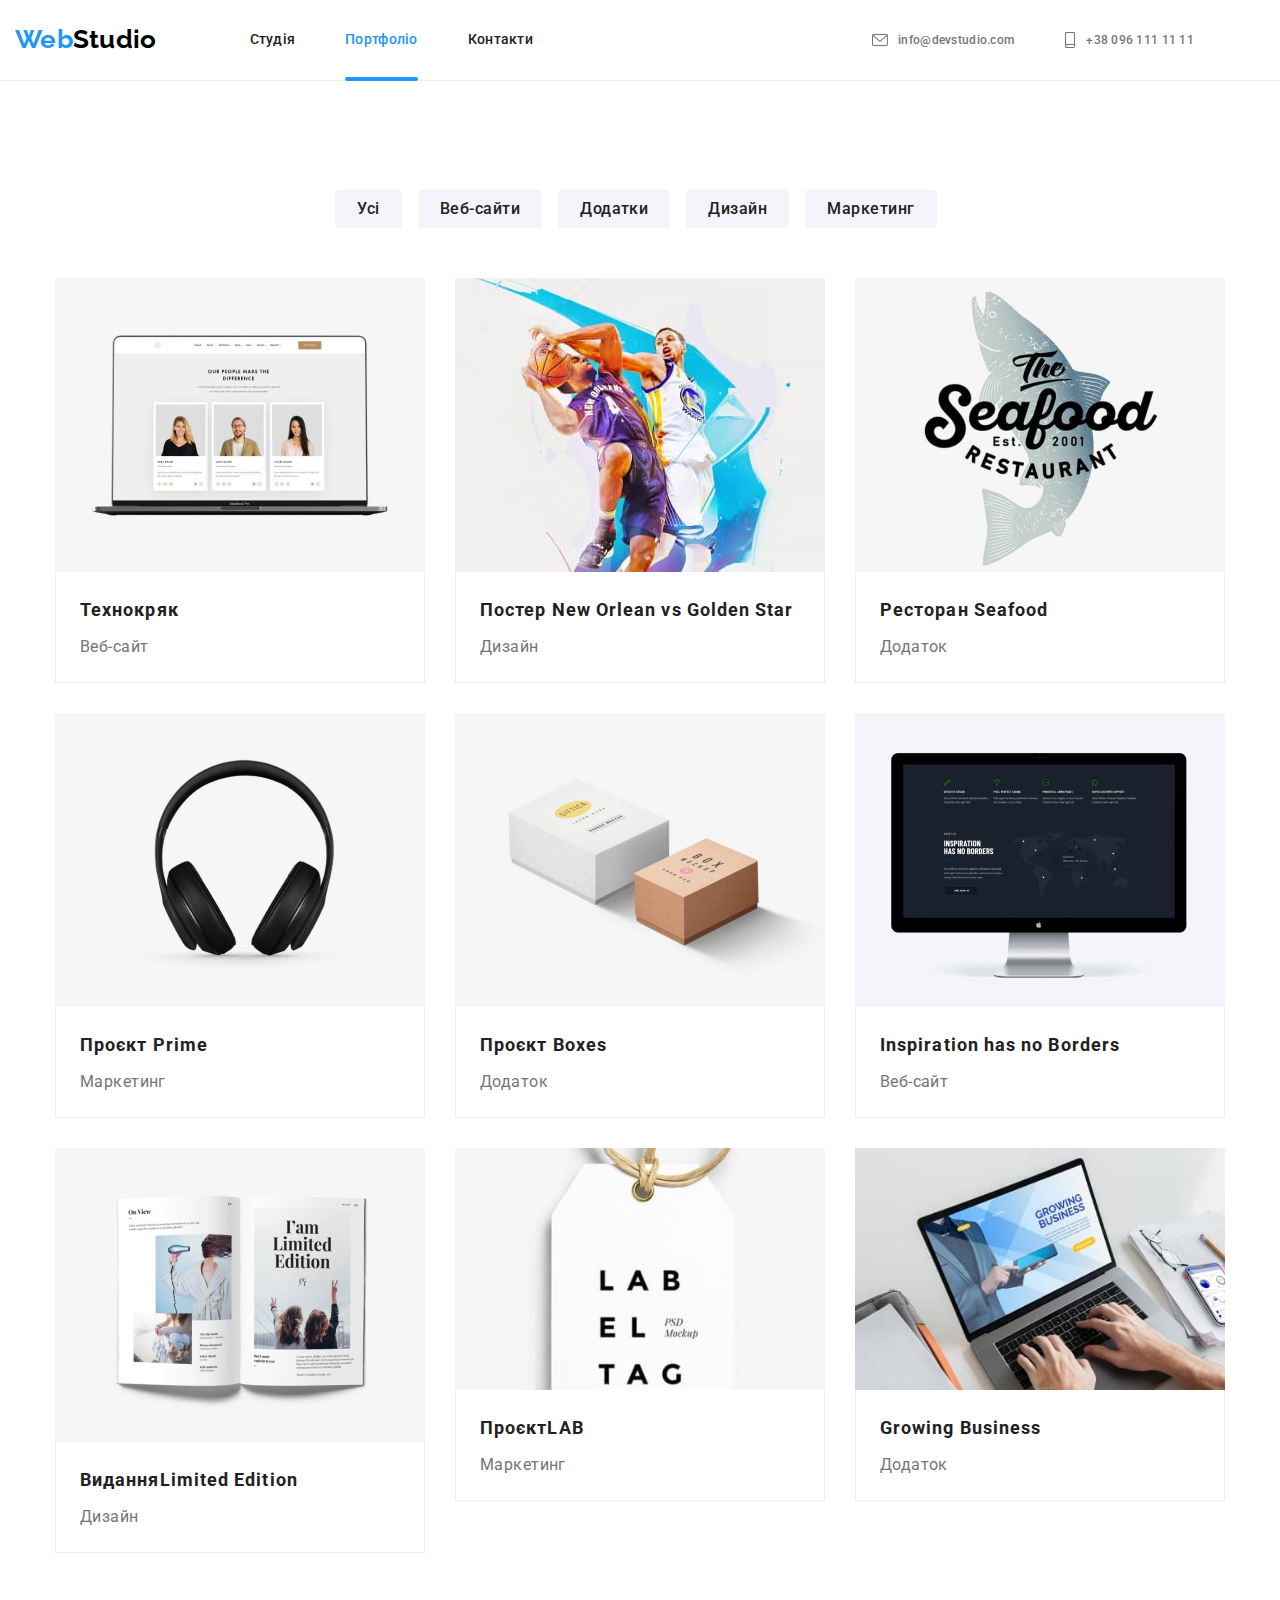
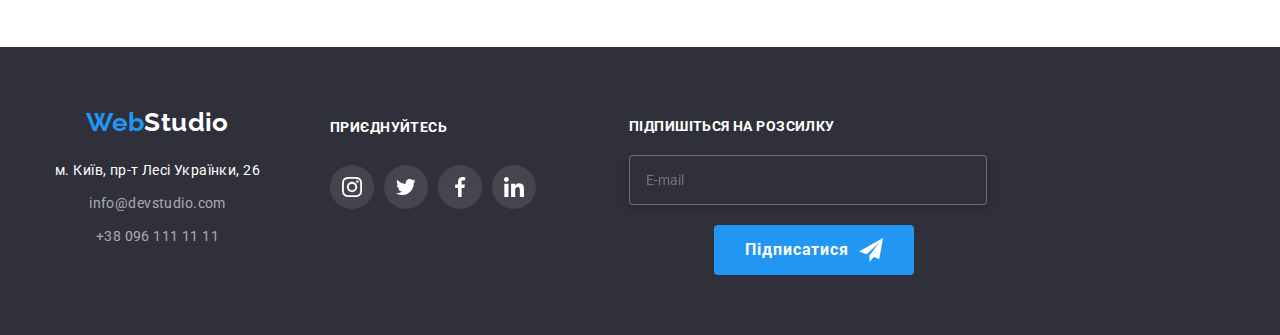
==== commit c0d3cba4: "до перевірки" ====
--- a/portfolio.html
+++ b/portfolio.html
@@ -277,14 +277,41 @@
             <li class="portfolio__item">
               <a href="#" class="portfolio__link">
                 <div class="portfolio__overlay">
-                  <img
-                    srcset="
-                      ./images/portfolio/portfolio_project_8.jpg            1x,
-                      ./images/portfolio/portfolio-desktop_project-8_2x.jpg 2x
-                    "
-                    src="./images/portfolio/portfolio_project_8.jpg"
-                    alt="Проект LAB"
-                  />
+                  <picture>
+                    <source
+                      srcset="
+                        ./images/portfolio/mobile_project-8_1x.jpg     1x,
+                        ./images/portfolio/mobile_project-8_2x.jpg.jpg 2x
+                      "
+                      media="(min-width: 480px)"
+                      sizes=""
+                      type="image/jpeg"
+                    />
+                    <source
+                      srcset="
+                        ./images/portfolio/tablet_project-8_1x.jpg     1x,
+                        ./images/portfolio/tablet_project-8_2x.jpg.jpg 2x
+                      "
+                      media="(min-width: 768px)"
+                      sizes=""
+                      type="image/jpeg"
+                    />
+                    <source
+                      srcset="
+                        ./images/portfolio/portfolio_project_8.jpg            1x,
+                        ./images/portfolio/portfolio-desktop_project-8_2x.jpg 2x
+                      "
+                      media="(min-width: 1200px)"
+                      sizes=""
+                      type="image/jpeg"
+                    />
+
+                    <img
+                      src="./images/portfolio/mobile_project-8_1x.jpg"
+                      alt="Проект LAB"
+                    />
+                  </picture>
+
                   <p class="portfolio__overlay--text">
                     Ресурс пропонує комплексні пропозиції з різним рівнем
                     функціоналу та сервісів. Все це дозволить відвідувачу
@@ -302,14 +329,36 @@
               <a href="#" class="portfolio__link">
                 <div class="portfolio__overlay">
                   <picture>
-                    <source srcset="" media="" sizes="" type="image/jpeg" />
+                    <source
+                      srcset="
+                        ./images/portfolio/mobile_project-9_1x.jpg     1x,
+                        ./images/portfolio/mobile_project-9_2x.jpg.jpg 2x
+                      "
+                      media="(min-width: 480px)"
+                      sizes=""
+                      type="image/jpeg"
+                    />
+                    <source
+                      srcset="
+                        ./images/portfolio/tablet_project-9_1x.jpg     1x,
+                        ./images/portfolio/tablet_project-9_2x.jpg.jpg 2x
+                      "
+                      media="(min-width: 768px)"
+                      sizes=""
+                      type="image/jpeg"
+                    />
+                    <source
+                      srcset="
+                        ./images/portfolio/portfolio_project_9.jpg            1x,
+                        ./images/portfolio/portfolio-desktop_project-9_2x.jpg 2x
+                      "
+                      media="(min-width: 1200px)"
+                      sizes=""
+                      type="image/jpeg"
+                    />
 
                     <img
-                      srcset="
-                        ./images/portfolio/portfolio_project_9.jpg            1x,
-                        ./images/portfolio/portfolio-desktop_project-9_2x.jpg 2x 1200w
-                      "
-                      src="./images/portfolio/portfolio_project_9.jpg"
+                      src="./images/portfolio/mobile_project-9_1x.jpg"
                       alt="Growing Business"
                     />
                   </picture>
--- a/css/main.min.css
+++ b/css/main.min.css
@@ -1 +1 @@
-:root{--primary-text-color: #212121;--title-text-color: #757575;--accent-color: #2196f3;--noactive-button: #f5f4fa;--accent-white-color: #ffffff}body{margin:0;font-family:Roboto,sans-serif;font-size:14px;letter-spacing:.03em}img{display:block;max-width:100%}.visually-hidden{position:absolute;width:1px;height:1px;margin:-1px;border:0;padding:0;white-space:nowrap;-webkit-clip-path:inset(100%);clip-path:inset(100%);clip:rect(0 0 0 0);overflow:hidden}.container{padding-left:15px;padding-right:15px;margin-left:auto;margin-right:auto}.header__logo{color:#000;font-family:Raleway,sans-serif;font-weight:700;font-size:26px;line-height:1.19}.header__logo--blue{color:var(--accent-color)}@media screen and (max-width: 767px){.header__logo{display:block}}@media screen and (min-width: 768px){.header__logo{margin:26px 0}}@media screen and (min-width: 1200px){.header__logo{margin:24px 0 25px auto}}.footer-contacts .footer-logo{display:block;margin-bottom:20px;-webkit-transition:color 250ms cubic-bezier(0.4, 0, 0.2, 1);transition:color 250ms cubic-bezier(0.4, 0, 0.2, 1);font-family:Raleway,sans-serif;font-weight:700;font-size:24px;line-height:1.17;color:var(--accent-white-color);text-decoration:none}@media screen and (min-width: 768px){.footer-contacts .footer-logo{font-size:26px;line-height:1.19}}.footer-logo--blue{color:var(--accent-color)}.header{font-weight:500;font-size:14px;line-height:1.14;letter-spacing:.02em;border-bottom:1px solid #ececec}.header__container{display:-webkit-box;display:-ms-flexbox;display:flex;width:100%;position:relative}.header-nav{display:-webkit-box;display:-ms-flexbox;display:flex;width:100%;-webkit-box-align:center;-ms-flex-align:center;align-items:center;-webkit-box-pack:justify;-ms-flex-pack:justify;justify-content:space-between}@media screen and (min-width: 1200px){.header-nav{padding:0 auto}}.header-menu__container{display:none;position:absolute;top:100%;left:0;width:100%;text-align:center;background-color:var(--accent-white-color);color:var(--primary-text-color)}.header-menu__container.is-open{display:block}@media screen and (max-width: 767px){.header-menu__container{padding-left:40px;display:none}}@media screen and (min-width: 768px){.header-menu__container{display:-webkit-box;display:-ms-flexbox;display:flex;position:static;-webkit-box-flex:1;-ms-flex-positive:1;flex-grow:1;-webkit-box-pack:justify;-ms-flex-pack:justify;justify-content:space-between;text-align:center;padding:0}}.header__button{display:-webkit-inline-box;display:-ms-inline-flexbox;display:inline-flex;margin:0;padding:10px 15px 10px 0;border:none;background-color:rgba(0,0,0,0)}@media screen and (min-width: 768px){.header__button{display:none}}.header__button svg{fill:var(--primary-text-color);-webkit-transition:color 250ms cubic-bezier(0.4, 0, 0.2, 1);transition:color 250ms cubic-bezier(0.4, 0, 0.2, 1)}.header__button svg:hover,.header__button svg:focus{fill:var(--accent-color)}.header__button--close{width:24px;height:16px}.header__button .header__button--close{display:none}.header__button.is-open .header__button--close{display:block}.header__button.is-open .header__button--menu{display:none}.header-nav__list{padding:0;margin:0;list-style:none}@media screen and (max-width: 767px){.header-nav__list{display:none}}@media screen and (min-width: 768px){.header-nav__list{display:-webkit-box;display:-ms-flexbox;display:flex;margin-left:88px;padding:32px 0}}@media screen and (min-width: 1200px){.header-nav__list{display:-webkit-box;display:-ms-flexbox;display:flex;margin:0 93px 0}}.header-nav__item{position:relative;margin-right:50px;font-size:40px;line-height:1.17px}.header-nav__item:last-child{margin-right:0}@media screen and (min-width: 768px){.header-nav__item{font-size:14px;line-height:1.17px}}.header-nav a{text-decoration:none}@media screen and (max-width: 1199px){.header-nav a{width:100%}}.header-nav__list a{color:var(--primary-text-color);-webkit-transition:color 250ms cubic-bezier(0.4, 0, 0.2, 1);transition:color 250ms cubic-bezier(0.4, 0, 0.2, 1)}.header-nav__list a:hover,.header-nav__list a:focus{color:var(--accent-color)}.header-nav__list .header-nav--current{color:var(--accent-color);background-color:var(--accent-white-color)}@media screen and (min-width: 768px){.header-nav--current::after{position:absolute;content:"";width:100%;height:4px;border-radius:2px;background:var(--accent-color);bottom:-33px;left:0}}@media screen and (min-width: 1200px){.header-nav--current::after{bottom:-40px}}.header-auth__list{padding:0;-webkit-box-align:center;-ms-flex-align:center;align-items:center;list-style:none}@media screen and (max-width: 767px){.header-auth__list{display:none;margin-left:auto;margin-top:270px;margin-bottom:0}}@media screen and (min-width: 768px){.header-auth__list{display:block;margin-left:90px}}@media screen and (min-width: 1200px){.header-auth__list{display:-webkit-box;display:-ms-flexbox;display:flex;margin:0;margin:15px 21px 15px auto}}@media screen and (max-width: 767px){.header-auth__item{padding-bottom:32px}.header-auth__item:last-child{padding-bottom:64px}}@media screen and (min-width: 768px){.header-auth__item{padding-bottom:10px}.header-auth__item:last-child{padding-bottom:0}}@media screen and (min-width: 1200px){.header-auth__item{padding-bottom:0}}.header-auth__list a{display:-webkit-box;display:-ms-flexbox;display:flex;color:var(--title-text-color);-webkit-box-align:center;-ms-flex-align:center;align-items:center;text-decoration:none;-webkit-transition:color 250ms cubic-bezier(0.4, 0, 0.2, 1);transition:color 250ms cubic-bezier(0.4, 0, 0.2, 1)}.header-auth__list a:hover,.header-auth__list a:focus{color:var(--accent-color)}@media screen and (max-width: 767px){.header-auth__list a{font-size:40px;line-height:1.175px}}@media screen and (min-width: 768px){.header-auth__list a{font-size:12px;line-height:1.17}}@media screen and (min-width: 1200px){.header-auth__item+.header-auth__item{margin-left:50px}}a .header-auth__icon{display:none}@media screen and (min-width: 768px){a .header-auth__icon{display:inline-block;fill:var(--title-text-color);margin-right:10px;-webkit-transition:fill 250ms cubic-bezier(0.4, 0, 0.2, 1);transition:fill 250ms cubic-bezier(0.4, 0, 0.2, 1)}}a .header-auth__icon a:hover .header-auth__icon,a .header-auth__icon a:focus .header-auth__icon{fill:var(--accent-color)}.footer{background-color:#2f303a;padding:60px 0}.footer__container{display:block;text-align:center}@media screen and (min-width: 768px){.footer__container{display:inline-block}}@media screen and (min-width: 1200px){.footer__container{display:-webkit-box;display:-ms-flexbox;display:flex;width:1200px;padding-left:15px;padding-right:15px;margin-left:auto;margin-right:auto}}.footer-contacts{display:inline-block}.footer-contacts__list{padding:0;margin:0;list-style:none;display:block;text-decoration:none}.footer__address{font-weight:400;font-style:normal;color:var(--accent-white-color)}.footer-contacts__list{display:inline-block}.footer-contacts__list li{line-height:24px}@media screen and (min-width: 480px){.footer-contacts__list li{margin-bottom:8px}.footer-contacts__list li li:last-child{margin-bottom:0}}@media screen and (min-width: 1200px){.footer-contacts__list li{margin-bottom:9px}.footer-contacts__list li li:last-child{margin-bottom:0}}.footer-contacts__list a{color:rgba(255,255,255,.6);text-decoration:none;-webkit-transition:color 250ms cubic-bezier(0.4, 0, 0.2, 1);transition:color 250ms cubic-bezier(0.4, 0, 0.2, 1)}.footer-contacts__list a:hover,.footer-contacts__list a:focus{color:var(--accent-color)}.footer-social{text-align:center;margin-top:60px;margin-bottom:60px}@media screen and (min-width: 768px){.footer-social{display:inline-block;margin-left:165px;padding-top:5px}}@media screen and (min-width: 1200px){.footer-social{display:inline-block;margin:0;padding:0;margin-left:70px;text-align:left}}.footer-social h2{color:var(--accent-white-color);font-weight:700;font-size:14px;line-height:16px;letter-spacing:.03em;text-transform:uppercase;margin-bottom:20px}.footer-social__list{display:-webkit-box;display:-ms-flexbox;display:flex;padding:0;margin:0;-webkit-box-pack:center;-ms-flex-pack:center;justify-content:center;list-style:none;-webkit-transition:color 250ms cubic-bezier(0.4, 0, 0.2, 1);transition:color 250ms cubic-bezier(0.4, 0, 0.2, 1)}@media screen and (min-width: 768px){.footer-social__list{padding-top:10px}}.footer-social__list li{line-height:24px}.footer-social__list li li:last-child{margin-bottom:0}.footer-social a{text-decoration:none;color:rgba(255,255,255,.6);-webkit-transition:color 250ms cubic-bezier(0.4, 0, 0.2, 1);transition:color 250ms cubic-bezier(0.4, 0, 0.2, 1)}.footer-social a:hover,.footer-social a:focus{color:var(--accent-color)}.footer-social__icons{margin-right:10px;border-radius:50%;-webkit-transition:background-color 250ms cubic-bezier(0.4, 0, 0.2, 1),border-radius 250ms cubic-bezier(0.4, 0, 0.2, 1),fill 250ms cubic-bezier(0.4, 0, 0.2, 1);transition:background-color 250ms cubic-bezier(0.4, 0, 0.2, 1),border-radius 250ms cubic-bezier(0.4, 0, 0.2, 1),fill 250ms cubic-bezier(0.4, 0, 0.2, 1)}.footer-social__icons:last-child{margin-right:0;-webkit-transition:color 250ms cubic-bezier(0.4, 0, 0.2, 1);transition:color 250ms cubic-bezier(0.4, 0, 0.2, 1);-webkit-transition:background-color 250ms cubic-bezier(0.4, 0, 0.2, 1);transition:background-color 250ms cubic-bezier(0.4, 0, 0.2, 1);transition:color 250ms cubic-bezier(0.4, 0, 0.2, 1)}.footer-social__icons:hover,.footer-social__icons:focus{fill:var(--accent-white-color);border-radius:50%;background-color:var(--accent-color)}.footer-social__link{display:-webkit-box;display:-ms-flexbox;display:flex;-webkit-box-align:center;-ms-flex-align:center;align-items:center;-webkit-box-pack:center;-ms-flex-pack:center;justify-content:center;width:44px;height:44px;border-radius:50%;background-color:rgba(255,255,255,.1);-webkit-transition:fill 250ms cubic-bezier(0.4, 0, 0.2, 1);transition:fill 250ms cubic-bezier(0.4, 0, 0.2, 1)}.footer-social__link svg{fill:var(--accent-white-color)}.footer-form{margin-top:0;margin-left:0}@media screen and (min-width: 768px){.footer-form{margin-top:12px;margin-left:93px}}.footer-form__text{margin:0;padding-bottom:20px;font-weight:700;line-height:1.14;letter-spacing:.03em;text-transform:uppercase;color:var(--accent-white-color)}@media screen and (min-width: 768px){.footer-form__text{text-align:left}}.footer-form label{display:block;width:100%;margin-bottom:20px}.footer-form input{padding:15px 0 15px 16px;width:100%;height:45px;background-color:#2f303a;color:var(--accent-white-color);border:1px solid rgba(255,255,255,.3);-webkit-filter:drop-shadow(0px 4px 4px rgba(0, 0, 0, 0.15));filter:drop-shadow(0px 4px 4px rgba(0, 0, 0, 0.15));border-radius:4px}.footer-form input input::-webkit-input-placeholder{font-weight:400;font-size:16px;line-height:1.25;display:-webkit-box;display:flex;-webkit-box-align:center;align-items:center;color:rgba(255,255,255,.6)}.footer-form input input::-moz-placeholder{font-weight:400;font-size:16px;line-height:1.25;display:flex;align-items:center;color:rgba(255,255,255,.6)}.footer-form input input:-ms-input-placeholder{font-weight:400;font-size:16px;line-height:1.25;display:-ms-flexbox;display:flex;-ms-flex-align:center;align-items:center;color:rgba(255,255,255,.6)}.footer-form input input::-ms-input-placeholder{font-weight:400;font-size:16px;line-height:1.25;display:-ms-flexbox;display:flex;-ms-flex-align:center;align-items:center;color:rgba(255,255,255,.6)}.footer-form input input::placeholder{font-weight:400;font-size:16px;line-height:1.25;display:-webkit-box;display:-ms-flexbox;display:flex;-webkit-box-align:center;-ms-flex-align:center;align-items:center;color:rgba(255,255,255,.6)}@media screen and (min-width: 768px){.footer-form input{height:50px;width:450px}}@media screen and (min-width: 1200px){.footer-form input{height:50px;width:358px}}.footer-form button{display:-webkit-inline-box;display:-ms-inline-flexbox;display:inline-flex;-ms-flex-line-pack:center;align-content:center;-webkit-box-pack:center;-ms-flex-pack:center;justify-content:center;width:200px;height:50px;padding:0;background-color:var(--accent-color);border:none;border-radius:4px;font-weight:700;font-size:16px;line-height:1.88;letter-spacing:.06em;-webkit-box-align:center;-ms-flex-align:center;align-items:center;text-align:center;color:var(--accent-white-color);-webkit-transition:background-color 250ms cubic-bezier(0.4, 0, 0.2, 1);transition:background-color 250ms cubic-bezier(0.4, 0, 0.2, 1)}.footer-form button:hover,.footer-form button:focus{background-color:#188ce8;cursor:pointer}@media screen and (min-width: 768px){.footer-form button{margin-left:12px}}.footer-form__send{display:-webkit-inline-box;display:-ms-inline-flexbox;display:inline-flex}.footer-form button img{margin-left:10px;width:24px;height:24px}.hero{background-image:-webkit-gradient(linear, left top, left bottom, from(rgba(47, 48, 58, 0.4)), to(rgba(47, 48, 58, 0.4))),url("../images/hero-mobile_1x.jpg");background-image:linear-gradient(rgba(47, 48, 58, 0.4), rgba(47, 48, 58, 0.4)),url("../images/hero-mobile_1x.jpg");background-size:cover;background-repeat:no-repeat;background-position:center;text-align:center;color:var(--accent-white-color);background-color:#2f303a;margin:0 auto}@media screen and (max-width: 1199px){.hero{padding:118px 0}}@media screen and (min-width: 1200px){.hero{padding-top:200px;padding-bottom:200px;max-width:1600px}}@media(min-device-pixel-ratio: 2),(-webkit-min-device-pixel-ratio: 2),(min-resolution: 192dpi),(min-resolution: 2dppx){.hero{background-image:url("../images/hero-mobile_2x.jpg")}}@media(min-device-pixel-ratio: 3),(-webkit-min-device-pixel-ratio: 3),(min-resolution: 288dpi),(min-resolution: 3dppx){.hero{background-image:url("../images/hero-mobile_3x.jpg")}}@media screen and (min-width: 481px){.hero{background-image:-webkit-gradient(linear, left top, left bottom, from(rgba(47, 48, 58, 0.4)), to(rgba(47, 48, 58, 0.4))),url("../images/hero-tablet_1x.jpg");background-image:linear-gradient(rgba(47, 48, 58, 0.4), rgba(47, 48, 58, 0.4)),url("../images/hero-tablet_1x.jpg")}}@media screen and (min-width: 481px)and (min-device-pixel-ratio: 2),screen and (min-width: 481px)and (-webkit-min-device-pixel-ratio: 2),screen and (min-width: 481px)and (min-resolution: 192dpi),screen and (min-width: 481px)and (min-resolution: 2dppx){.hero{background-image:url("../images/hero-tablet_2x.jpg")}}@media screen and (min-width: 481px)and (min-device-pixel-ratio: 3),screen and (min-width: 481px)and (-webkit-min-device-pixel-ratio: 3),screen and (min-width: 481px)and (min-resolution: 288dpi),screen and (min-width: 481px)and (min-resolution: 3dppx){.hero{background-image:url("../images/hero-tablet_3x.jpg")}}@media screen and (min-width: 769px){.hero{background-image:-webkit-gradient(linear, left top, left bottom, from(rgba(47, 48, 58, 0.4)), to(rgba(47, 48, 58, 0.4))),url("../images/hero-desktop_1x.jpg");background-image:linear-gradient(rgba(47, 48, 58, 0.4), rgba(47, 48, 58, 0.4)),url("../images/hero-desktop_1x.jpg")}}@media screen and (min-width: 769px)and (min-device-pixel-ratio: 2),screen and (min-width: 769px)and (-webkit-min-device-pixel-ratio: 2),screen and (min-width: 769px)and (min-resolution: 192dpi),screen and (min-width: 769px)and (min-resolution: 2dppx){.hero{background-image:url("../images/hero-desktop_2x.jpg")}}@media screen and (min-width: 769px)and (min-device-pixel-ratio: 3),screen and (min-width: 769px)and (-webkit-min-device-pixel-ratio: 3),screen and (min-width: 769px)and (min-resolution: 288dpi),screen and (min-width: 769px)and (min-resolution: 3dppx){.hero{background-image:url("../images/hero-desktop_3x.jpg")}}.hero__container{display:block;width:1200px;padding-left:15px;padding-right:15px;margin-left:auto;margin-right:auto}.hero h1{margin-top:0;margin-bottom:30px;font-weight:900;font-size:26px;line-height:1.62;text-transform:uppercase}@media screen and (min-width: 1200px){.hero h1{font-size:44px;line-height:1.36;letter-spacing:.06em}}.hero__button{background-color:var(--accent-color);color:var(--accent-white-color);border:1px solid var(--accent-color);border-radius:4px;font-weight:700;font-size:16px;line-height:1.87;letter-spacing:.06em;padding:10px 32px;-webkit-transition:background-color 250ms cubic-bezier(0.4, 0, 0.2, 1);transition:background-color 250ms cubic-bezier(0.4, 0, 0.2, 1)}.hero__button:hover,.hero__button:focus{background-color:#188ce8;cursor:pointer}.features__section{padding-top:60px;padding-bottom:60px}@media screen and (min-width: 768px){.features__section{padding-top:94px;padding-bottom:94px}}.features__list{padding:0;margin:0;list-style:none;-webkit-box-align:center;-ms-flex-align:center;align-items:center}@media screen and (min-width: 768px){.features__list{display:-webkit-box;display:-ms-flexbox;display:flex;-ms-flex-wrap:wrap;flex-wrap:wrap}}@media screen and (min-width: 768px)and (max-width: 1199px){.features__item{width:calc((100% - 60px)/2);margin-right:30px}.features__item:nth-child(2n){margin-right:0}.features__item:nth-last-child(-n+2){margin-bottom:0}}@media screen and (min-width: 1200px){.features__item{width:calc((100% - 120px)/4);margin-right:30px}.features__item:nth-child(4n){margin-right:0}.features__item:nth-last-child(-n+4){margin-bottom:0}}.features__item::before{display:block;content:"";height:120px;background-color:var(--noactive-button);border-radius:4px;background-size:scale-down;background-repeat:no-repeat;background-position:center;margin-bottom:30px}.features__item::before:last-child{margin-right:0}.features__item--antena::before{background-image:url("../images/antenna 1.svg")}.features__item--clock::before{background-image:url("../images/clock 1.svg")}.features__item--diagram::before{background-image:url("../images/diagram 1.svg")}.features__item--astronaut::before{background-image:url("../images/astronaut 1.svg")}.features__title{margin-top:0;margin-bottom:10px;color:var(--primary-text-color);font-size:14px;font-weight:700;line-height:1.14;letter-spacing:.03em;text-transform:uppercase;text-align:center}@media screen and (min-width: 768px){.features__title{text-align:start}}.features__text{margin-top:0;margin-bottom:0;line-height:1.71;font-size:14px;color:var(--title-text-color)}.we-do__section{padding-bottom:94px}@media screen and (max-width: 1199px){.we-do__section{display:none}}.we-do__title{margin-top:0;margin-bottom:50px;font-weight:700;font-size:36px;line-height:1.17;text-align:center;letter-spacing:.03em;color:var(--primary-text-color)}.we-do__list{list-style:none;display:-webkit-box;display:-ms-flexbox;display:flex;-ms-flex-wrap:wrap;flex-wrap:wrap;padding:0 90px;margin:0}.we-do__item{width:370px;margin-right:30px}.we-do__item:nth-child(3n){margin-right:0}.we-do__item:nth-last-child(-n+4){margin-bottom:0}.we-do__link{text-decoration:none}.we-do__section img{width:370px}.we-do__box{position:relative;display:-webkit-box;display:-ms-flexbox;display:flex;-webkit-box-pack:center;-ms-flex-pack:center;justify-content:center;-webkit-box-align:end;-ms-flex-align:end;align-items:flex-end}.we-do__box::before{display:inline-block;position:absolute;content:"";width:100%;height:71px;background:rgba(47,48,58,.8)}.we-do__box h3{position:absolute;padding:27px 0;margin:0;font-size:14px;line-height:1.14;text-transform:uppercase;color:var(--accent-white-color)}.team__section{padding:60px 0;background-color:#f5f4fa}@media screen and (min-width: 768px){.team__section{padding-top:94px;padding-bottom:94px}}.team__container h2{margin-top:0;margin-bottom:30px;font-weight:700;font-size:28px;line-height:1.18;text-align:center;letter-spacing:.03em;color:var(--primary-text-color)}@media screen and (min-width: 768px){.team__container h2{margin-bottom:30px}}@media screen and (min-width: 1200px){.team__container h2{margin-bottom:50px;font-size:36px;line-height:1.17}}.team-section__list{list-style:none;-webkit-box-pack:center;-ms-flex-pack:center;justify-content:center;padding:0;margin:0}@media screen and (min-width: 768px){.team-section__list{display:-webkit-box;display:-ms-flexbox;display:flex;-ms-flex-wrap:wrap;flex-wrap:wrap}}.team-section__item{margin-bottom:30px;background-color:var(--accent-white-color);-webkit-box-shadow:0px 1px 3px rgba(0,0,0,.12),0px 1px 1px rgba(0,0,0,.14),0px 2px 1px rgba(0,0,0,.2);box-shadow:0px 1px 3px rgba(0,0,0,.12),0px 1px 1px rgba(0,0,0,.14),0px 2px 1px rgba(0,0,0,.2);border-radius:0px 0px 4px 4px}@media screen and (min-width: 768px)and (max-width: 1199px){.team-section__item{width:calc((100% - 60px)/2);margin-right:30px}.team-section__item:nth-child(2n){margin-right:0}.team-section__item:nth-last-child(-n+2){margin-bottom:0}}@media screen and (min-width: 1200px){.team-section__item{width:calc((100% - 120px)/4);margin-right:30px}.team-section__item:nth-child(4n){margin-right:0}.team-section__item:nth-last-child(-n+4){margin-bottom:0}}.team-section__title{padding:30px 0 24px;text-align:center}.team-section__title h3{font-weight:500;font-size:16px;line-height:1.19;margin-top:0;margin-bottom:10px;letter-spacing:.42px;color:var(--primary-text-color)}.team-section__title p{font-weight:400;font-size:16px;line-height:1.19;letter-spacing:.42px;color:var(--title-text-color);margin-top:0;margin-bottom:16px}@media screen and (min-width: 768px){.team-section__title{padding:30px 0}}.team-list{display:-webkit-box;display:-ms-flexbox;display:flex;-ms-flex-wrap:wrap;flex-wrap:wrap;list-style:none;-webkit-box-align:center;-ms-flex-align:center;align-items:center;-webkit-box-pack:center;-ms-flex-pack:center;justify-content:center;padding:0}.team-list__icons{margin-right:10px}.team-list__icons:last-child{margin-right:0}.team-list__link{display:-webkit-box;display:-ms-flexbox;display:flex;-webkit-box-align:center;-ms-flex-align:center;align-items:center;-webkit-box-pack:center;-ms-flex-pack:center;justify-content:center;width:44px;height:44px;border-radius:50%;background-color:var(--accent-white-color);-webkit-transition:background-color 250ms cubic-bezier(0.4, 0, 0.2, 1);transition:background-color 250ms cubic-bezier(0.4, 0, 0.2, 1)}.team-list__link:hover,.team-list__link:focus{background-color:var(--accent-color)}a .team-list--social{fill:#afb1b8;-webkit-transition:fill 250ms cubic-bezier(0.4, 0, 0.2, 1);transition:fill 250ms cubic-bezier(0.4, 0, 0.2, 1)}.team-list__link:hover .team-list--social,.team-list__link:focus .team-list--social{fill:var(--accent-white-color)}.customers__section{padding-top:60px;padding-bottom:60px}@media screen and (min-width: 768px){.customers__section{padding-top:94px;padding-bottom:94px}}.customers__title{margin-top:0;margin-bottom:30px;font-weight:700;font-size:28px;line-height:1.17;text-align:center;letter-spacing:.03em;color:var(--primary-text-color)}@media screen and (min-width: 768px){.customers__title{margin-bottom:30px}}@media screen and (min-width: 1200px){.customers__title{font-size:36px;margin-bottom:50px}}.customers__list{padding:0;margin:0;list-style:none;display:-webkit-box;display:-ms-flexbox;display:flex;-ms-flex-wrap:wrap;flex-wrap:wrap;width:100%}.customers__item{text-align:center}@media screen and (max-width: 767px){.customers__item{width:calc((100% - 60px)/2);margin-right:30px;margin-bottom:30px}.customers__item:nth-child(2n){margin-right:0}.customers__item:nth-last-child(-n+2){margin-bottom:0}}@media screen and (min-width: 768px)and (max-width: 1199px){.customers__item{width:calc((100% - 90px)/3);margin-right:30px;margin-bottom:30px}.customers__item:nth-child(3n){margin-right:0}.customers__item:nth-last-child(-n+3){margin-bottom:0}}@media screen and (min-width: 1200px){.customers__item{width:calc((100% - 150px)/6);margin-right:30px}.customers__item:nth-child(6n){margin-right:0}}.customers__link{display:-webkit-box;display:-ms-flexbox;display:flex;-webkit-box-align:center;-ms-flex-align:center;align-items:center;-webkit-box-pack:center;-ms-flex-pack:center;justify-content:center;max-width:210px;height:92px;border:1px solid #afb1b8;border-radius:4px;-webkit-transition:border 250ms cubic-bezier(0.4, 0, 0.2, 1);transition:border 250ms cubic-bezier(0.4, 0, 0.2, 1)}.customers__link:hover,.customers__link:focus{border:1px solid var(--accent-color)}.customer__icon{fill:#afb1b8;-webkit-transition:fill 250ms cubic-bezier(0.4, 0, 0.2, 1);transition:fill 250ms cubic-bezier(0.4, 0, 0.2, 1)}.customers__link:hover .customer__icon,.customers__link:focus .customer__icon{fill:var(--accent-color)}.portfolio__section{padding-top:60px;padding-bottom:60px}@media screen and (min-width: 768px){.portfolio__section{padding-top:94px;padding-bottom:94px}}.portfolio__project{display:block}.portfolio__container{width:100%}@media screen and (min-width: 768px){.portfolio__container{width:1200px}}.portfolio__list{-ms-flex-wrap:wrap;flex-wrap:wrap;padding:0;margin:0;list-style:none}@media screen and (min-width: 768px){.portfolio__list{display:-webkit-box;display:-ms-flexbox;display:flex}}.portfolio__item{margin-bottom:30px}@media screen and (max-width: 767px){.portfolio__item{width:calc((100% - 30px)/2);margin-right:30px}.portfolio__item:nth-child(2n){margin-right:0}.portfolio__item:nth-last-child(-n+2){margin-bottom:0}}@media screen and (min-width: 768px){.portfolio__item{width:calc((100% - 60px)/3);margin-right:30px}.portfolio__item:nth-child(3n){margin-right:0}.portfolio__item:nth-last-child(-n+3){margin-bottom:0}}.portfolio__link{display:block;overflow:hidden;text-decoration:none;-webkit-transition:-webkit-box-shadow 250ms cubic-bezier(0.4, 0, 0.2, 1);transition:-webkit-box-shadow 250ms cubic-bezier(0.4, 0, 0.2, 1);transition:box-shadow 250ms cubic-bezier(0.4, 0, 0.2, 1);transition:box-shadow 250ms cubic-bezier(0.4, 0, 0.2, 1), -webkit-box-shadow 250ms cubic-bezier(0.4, 0, 0.2, 1);-webkit-transition:opacity 250ms cubic-bezier(0.4, 0, 0.2, 1);transition:opacity 250ms cubic-bezier(0.4, 0, 0.2, 1)}.portfolio__link:hover,.portfolio__link:focus{-webkit-box-shadow:0px 1px 1px rgba(0,0,0,.12),0px 4px 4px rgba(0,0,0,.06),1px 4px 6px rgba(0,0,0,.16);box-shadow:0px 1px 1px rgba(0,0,0,.12),0px 4px 4px rgba(0,0,0,.06),1px 4px 6px rgba(0,0,0,.16);opacity:1}.portfolio__overlay{position:relative;overflow:hidden}.portfolio__overlay img{display:block;max-width:100%}.portfolio__overlay--text{display:-webkit-box;display:-ms-flexbox;display:flex;position:absolute;-webkit-box-pack:center;-ms-flex-pack:center;justify-content:center;-webkit-box-align:center;-ms-flex-align:center;align-items:center;width:100%;height:100%;top:0;left:0;padding-right:30px;padding-left:30px;margin-top:0;margin-bottom:0;background-color:rgba(33,150,243,.9);color:var(--accent-white-color);font-weight:400;font-size:18px;line-height:1.56;-webkit-transform:translateY(100%);transform:translateY(100%);-webkit-transition:opacity 250ms cubic-bezier(0.4, 0, 0.2, 1),-webkit-transform 250ms cubic-bezier(0.4, 0, 0.2, 1);transition:opacity 250ms cubic-bezier(0.4, 0, 0.2, 1),-webkit-transform 250ms cubic-bezier(0.4, 0, 0.2, 1);transition:opacity 250ms cubic-bezier(0.4, 0, 0.2, 1),transform 250ms cubic-bezier(0.4, 0, 0.2, 1);transition:opacity 250ms cubic-bezier(0.4, 0, 0.2, 1),transform 250ms cubic-bezier(0.4, 0, 0.2, 1),-webkit-transform 250ms cubic-bezier(0.4, 0, 0.2, 1)}.portfolio__link:hover .portfolio__overlay--text::before,.portfolio__link:focus .portfolio__overlay--text::before{-webkit-transform:translateY(0%);transform:translateY(0%);opacity:1}.portfolio__link:hover .portfolio__overlay--text,.portfolio__link:focus .portfolio-__overlay--text{-webkit-transform:translateY(0);transform:translateY(0)}.portfolio__text{padding:20px 24px;border-right:1px solid #eee;border-bottom:1px solid #eee;border-left:1px solid #eee}.portfolio__text h2{color:var(--primary-text-color);font-weight:700;font-size:18px;line-height:2;letter-spacing:.06em;margin-top:0;margin-bottom:4px}.portfolio__text p{color:var(--title-text-color);font-size:16px;line-height:1.88;margin-top:0px;margin-bottom:0px}.portfolio__button{margin:0;margin-bottom:40px}@media screen and (min-width: 768px){.portfolio__button{display:-webkit-box;display:-ms-flexbox;display:flex;-ms-flex-wrap:wrap;flex-wrap:wrap;-webkit-box-pack:center;-ms-flex-pack:center;justify-content:center;margin-top:0;margin-bottom:50px;padding:0}.portfolio__button li:not(:last-child){margin-right:8px}}.portfolio__button button{margin-right:8px;margin-top:15px;font-family:inherit;font-weight:500;font-size:16px;line-height:1.62;letter-spacing:.03em;list-style:none;cursor:pointer;background-color:var(--noactive-button);color:var(--primary-text-color);text-decoration:none;border-radius:4px;border:none;padding:6px 22px;-webkit-transition:background-color 250ms cubic-bezier(0.4, 0, 0.2, 1),color 250ms cubic-bezier(0.4, 0, 0.2, 1),-webkit-box-shadow 250ms cubic-bezier(0.4, 0, 0.2, 1);transition:background-color 250ms cubic-bezier(0.4, 0, 0.2, 1),color 250ms cubic-bezier(0.4, 0, 0.2, 1),-webkit-box-shadow 250ms cubic-bezier(0.4, 0, 0.2, 1);transition:background-color 250ms cubic-bezier(0.4, 0, 0.2, 1),color 250ms cubic-bezier(0.4, 0, 0.2, 1),box-shadow 250ms cubic-bezier(0.4, 0, 0.2, 1);transition:background-color 250ms cubic-bezier(0.4, 0, 0.2, 1),color 250ms cubic-bezier(0.4, 0, 0.2, 1),box-shadow 250ms cubic-bezier(0.4, 0, 0.2, 1),-webkit-box-shadow 250ms cubic-bezier(0.4, 0, 0.2, 1)}.portfolio__button button:hover,.portfolio__button button:focus{background-color:var(--accent-color);color:var(--accent-white-color);-webkit-box-shadow:0px 3px 1px rgba(0,0,0,.1),0px 1px 2px rgba(0,0,0,.08),0px 2px 2px rgba(0,0,0,.12);box-shadow:0px 3px 1px rgba(0,0,0,.1),0px 1px 2px rgba(0,0,0,.08),0px 2px 2px rgba(0,0,0,.12)}.portfolio__button li{padding:0;margin:0;list-style:none}.backdrop{position:fixed;top:0;left:0;width:100%;height:100%;padding:93px 15px 94px;background-color:rgba(0,0,0,.1);overflow-y:scroll;overflow-x:scroll}.backdrop.is-hidden{opacity:0;pointer-events:none}.modal{position:absolute;left:50%;top:50%;-webkit-transform:translate(-50%, -50%);transform:translate(-50%, -50%);background-color:var(--accent-white-color)}@media screen and (min-width: 768px){.modal{width:528px;height:581px;left:50%;top:50%}}.modal--close{position:absolute;top:0;right:0;cursor:pointer;width:30px;height:30px;margin:8px 8px 0;background-color:var(--accent-white-color);border-radius:50%;border:1px solid rgba(0,0,0,.1);-webkit-transition:fill 250ms cubic-bezier(0.4, 0, 0.2, 1);transition:fill 250ms cubic-bezier(0.4, 0, 0.2, 1)}.modal--close svg{top:50%;left:50%;-webkit-transform:translate(-8%, 15%);transform:translate(-8%, 15%);width:18px;height:18px;margin:0;fill:var(--primary-text-color)}.modal--close:hover svg,.modal--close:focus svg{fill:var(--accent-color)}.modal-form{padding:40px}.modal-form__title{margin:0 0 17px;font-weight:700;font-size:20px;line-height:1.15;text-align:center;letter-spacing:.03em;color:var(--primary-text-color)}.modal-form__group{position:relative;margin-bottom:10px;border-radius:4px}.modal-form__label{display:block;margin-bottom:4px}.modal-form__label span,.modal-form__textarea span{font-weight:400;font-size:12px;line-height:1.17;letter-spacing:.01em;color:var(--title-text-color)}.modal-form__group:focus-within>span{border-color:var(--accent-color);fill:var(--accent-color)}.modal-form__icon{position:absolute;width:18px;height:18px;top:0;left:12px;fill:#212121;-webkit-transform:translateY(50%);transform:translateY(50%)}.modal-form__input{position:relative}.modal-form__input input{width:100%;height:40px;padding:0 0 0 42px;border:1px solid rgba(33,33,33,.2);border-radius:4px;-webkit-transition:border 250ms cubic-bezier(0.4, 0, 0.2, 1),fill 250ms cubic-bezier(0.4, 0, 0.2, 1);transition:border 250ms cubic-bezier(0.4, 0, 0.2, 1),fill 250ms cubic-bezier(0.4, 0, 0.2, 1)}.modal-form__input input:focus{outline:none;border:1px solid var(--accent-color);fill:var(--accent-color)}.modal-form__input input:focus+.modal-form__icon{fill:var(--accent-color)}textarea{width:100%;height:120px;border:1px solid rgba(33,33,33,.2);border-radius:4px;resize:none;-webkit-transition:border 250ms cubic-bezier(0.4, 0, 0.2, 1);transition:border 250ms cubic-bezier(0.4, 0, 0.2, 1);margin-top:4px;padding-top:12px;padding-left:16px;font-size:12px;line-height:1.17;letter-spacing:.01em;transition:border 250ms cubic-bezier(0.4, 0, 0.2, 1)}textarea:focus{outline:none;border:1px solid var(--accent-color)}textarea::-webkit-input-placeholder{color:rgba(117,117,117,.5)}textarea::-moz-placeholder{color:rgba(117,117,117,.5)}textarea:-ms-input-placeholder{color:rgba(117,117,117,.5)}textarea::-ms-input-placeholder{color:rgba(117,117,117,.5)}textarea::placeholder{color:rgba(117,117,117,.5)}.modal-form:focus-within>textarea{border-color:var(--accent-color)}.modal-form--agreement{position:relative;display:inline-block;padding-left:36px;-ms-flex-line-pack:center;align-content:center;-webkit-box-pack:center;-ms-flex-pack:center;justify-content:center}.modal-form--agreement span{padding-top:5px;font-weight:400;line-height:1.71;color:#757575}.modal-form--agreement input[type=checkbox]{-webkit-appearance:none;-moz-appearance:none;appearance:none;position:absolute}.modal-form__checkbox:checked+.modal-form__border{border:1px solid var(--accent-color);background-color:var(--accent-color);fill:var(--accent-white-color)}.modal-form__checkbox:checked+.modal-form__border .modal-form__icon--agreement{opacity:1}.modal-form__checkbox:focus+.modal-form__icon--agreement{border-color:var(--accent-color)}.modal-form__checkbox:focus+.modal-form__border{border-color:var(--accent-color)}.modal-form__border{position:absolute;width:16px;height:15px;top:0;left:12px;-webkit-transform:translateY(15%);transform:translateY(15%);border:2px solid #212121;border-radius:2px}.modal-form__icon--agreement{position:absolute;opacity:0;top:0;left:0;-webkit-transform:translate(20%, 25%);transform:translate(20%, 25%)}.modal-form__checkbox--agreement a{color:var(--accent-color);-webkit-transition:-webkit-text-decoration 250ms cubic-bezier(0.4, 0, 0.2, 1);transition:-webkit-text-decoration 250ms cubic-bezier(0.4, 0, 0.2, 1);transition:text-decoration 250ms cubic-bezier(0.4, 0, 0.2, 1);transition:text-decoration 250ms cubic-bezier(0.4, 0, 0.2, 1), -webkit-text-decoration 250ms cubic-bezier(0.4, 0, 0.2, 1)}.modal-form__checkbox--agreement a:hover{text-decoration:none}.modal-form button{width:200px;height:50px;padding:0;margin-top:30px;margin-left:85px;margin-right:85px;background-color:var(--accent-color);-webkit-box-shadow:0px 1px 3px rgba(0,0,0,.12),0px 1px 1px rgba(0,0,0,.14),0px 2px 1px rgba(0,0,0,.2);box-shadow:0px 1px 3px rgba(0,0,0,.12),0px 1px 1px rgba(0,0,0,.14),0px 2px 1px rgba(0,0,0,.2);border-radius:4px;border:none;-webkit-transition:background-color 250ms cubic-bezier(0.4, 0, 0.2, 1);transition:background-color 250ms cubic-bezier(0.4, 0, 0.2, 1)}.modal-form button:hover{background-color:#188ce8;cursor:pointer}.modal-form__submit{margin-top:30px}.modal-form__button{color:var(--accent-white-color);font-weight:700;font-size:16px;line-height:1.88;letter-spacing:.06em}/*# sourceMappingURL=main.min.css.map */+:root{--primary-text-color: #212121;--title-text-color: #757575;--accent-color: #2196f3;--noactive-button: #f5f4fa;--accent-white-color: #ffffff}body{margin:0;font-family:Roboto,sans-serif;font-size:14px;letter-spacing:.03em}img{display:block;max-width:100%}.visually-hidden{position:absolute;width:1px;height:1px;margin:-1px;border:0;padding:0;white-space:nowrap;-webkit-clip-path:inset(100%);clip-path:inset(100%);clip:rect(0 0 0 0);overflow:hidden}.container{padding-left:15px;padding-right:15px;margin-left:auto;margin-right:auto}@media screen and (min-width: 1200px){.container{width:1200px}}.header__logo{color:#000;font-family:Raleway,sans-serif;font-weight:700;font-size:26px;line-height:1.19}.header__logo--blue{color:var(--accent-color)}@media screen and (max-width: 767px){.header__logo{display:block}}@media screen and (min-width: 768px){.header__logo{margin:26px 0}}@media screen and (min-width: 1200px){.header__logo{margin:24px 0 25px auto}}.footer-contacts .footer-logo{display:block;margin-bottom:20px;-webkit-transition:color 250ms cubic-bezier(0.4, 0, 0.2, 1);transition:color 250ms cubic-bezier(0.4, 0, 0.2, 1);font-family:Raleway,sans-serif;font-weight:700;font-size:24px;line-height:1.17;color:var(--accent-white-color);text-decoration:none}@media screen and (min-width: 768px){.footer-contacts .footer-logo{font-size:26px;line-height:1.19}}.footer-logo--blue{color:var(--accent-color)}.header{font-weight:500;font-size:14px;line-height:1.14;letter-spacing:.02em;border-bottom:1px solid #ececec}.header__container{display:-webkit-box;display:-ms-flexbox;display:flex;width:100%;position:relative;-ms-flex-line-pack:center;align-content:center}.header-nav{display:-webkit-box;display:-ms-flexbox;display:flex;width:100%;-webkit-box-align:center;-ms-flex-align:center;align-items:center;-webkit-box-pack:justify;-ms-flex-pack:justify;justify-content:space-between}@media screen and (min-width: 1200px){.header-nav{padding:0 auto;width:100%;max-width:1200px}}.header-menu__container{display:-webkit-box;display:-ms-flexbox;display:flex;position:absolute;top:100%;left:0;width:100%;text-align:center;background-color:var(--accent-white-color);color:var(--primary-text-color)}.header-menu__container.is-open{display:block}@media screen and (max-width: 767px){.header-menu__container{padding-left:40px;display:none}}@media screen and (min-width: 768px){.header-menu__container{display:-webkit-box;display:-ms-flexbox;display:flex;position:static;-webkit-box-flex:1;-ms-flex-positive:1;flex-grow:1;-webkit-box-pack:justify;-ms-flex-pack:justify;justify-content:space-between;text-align:center;padding:0}}.header__button{display:-webkit-inline-box;display:-ms-inline-flexbox;display:inline-flex;margin:0;padding:10px 15px 10px 0;border:none;background-color:rgba(0,0,0,0)}@media screen and (min-width: 768px){.header__button{display:none}}.header__button svg{fill:var(--primary-text-color);-webkit-transition:color 250ms cubic-bezier(0.4, 0, 0.2, 1);transition:color 250ms cubic-bezier(0.4, 0, 0.2, 1)}.header__button svg:hover,.header__button svg:focus{fill:var(--accent-color)}.header__button--close{width:24px;height:16px}.header__button .header__button--close{display:none}.header__button.is-open .header__button--close{display:block}.header__button.is-open .header__button--menu{display:none}.header-nav__list{padding:0;margin:0;list-style:none}@media screen and (max-width: 767px){.header-nav__list{display:none}}@media screen and (min-width: 768px){.header-nav__list{display:-webkit-box;display:-ms-flexbox;display:flex;margin-left:88px;padding:32px 0}}@media screen and (min-width: 1200px){.header-nav__list{display:-webkit-box;display:-ms-flexbox;display:flex;margin:0 93px 0}}.header-nav__item{position:relative;margin-right:50px;font-size:40px;line-height:1.17px}.header-nav__item:last-child{margin-right:0}@media screen and (min-width: 768px){.header-nav__item{font-size:14px;line-height:1.17px}}.header-nav a{text-decoration:none}@media screen and (max-width: 1199px){.header-nav a{width:100%}}.header-nav__list a{color:var(--primary-text-color);-webkit-transition:color 250ms cubic-bezier(0.4, 0, 0.2, 1);transition:color 250ms cubic-bezier(0.4, 0, 0.2, 1)}.header-nav__list a:hover,.header-nav__list a:focus{color:var(--accent-color)}.header-nav__list .header-nav--current{color:var(--accent-color);background-color:var(--accent-white-color)}@media screen and (min-width: 768px){.header-nav--current::after{position:absolute;content:"";width:100%;height:4px;border-radius:2px;background:var(--accent-color);bottom:-40px;left:0}}.header-auth__list{padding:0;-webkit-box-align:center;-ms-flex-align:center;align-items:center;list-style:none}@media screen and (max-width: 767px){.header-auth__list{display:none;margin-left:auto;margin-top:270px;margin-bottom:0}}@media screen and (min-width: 768px){.header-auth__list{display:block;margin-left:90px}}@media screen and (min-width: 1200px){.header-auth__list{display:-webkit-box;display:-ms-flexbox;display:flex;margin:0;margin:15px 21px 15px auto}}@media screen and (max-width: 767px){.header-auth__item{padding-bottom:32px}.header-auth__item:last-child{padding-bottom:64px}}@media screen and (min-width: 768px){.header-auth__item{padding-bottom:10px}.header-auth__item:last-child{padding-bottom:0}}@media screen and (min-width: 1200px){.header-auth__item{padding-bottom:0}}.header-auth__list a{display:-webkit-box;display:-ms-flexbox;display:flex;color:var(--title-text-color);-webkit-box-align:center;-ms-flex-align:center;align-items:center;text-decoration:none;-webkit-transition:color 250ms cubic-bezier(0.4, 0, 0.2, 1);transition:color 250ms cubic-bezier(0.4, 0, 0.2, 1)}.header-auth__list a:hover,.header-auth__list a:focus{color:var(--accent-color)}@media screen and (max-width: 767px){.header-auth__list a{font-size:40px;line-height:1.175px}}@media screen and (min-width: 768px){.header-auth__list a{font-size:12px;line-height:1.17}}@media screen and (min-width: 1200px){.header-auth__item+.header-auth__item{margin-left:50px}}a .header-auth__icon{display:none}@media screen and (min-width: 768px){a .header-auth__icon{display:inline-block;fill:var(--title-text-color);margin-right:10px;-webkit-transition:fill 250ms cubic-bezier(0.4, 0, 0.2, 1);transition:fill 250ms cubic-bezier(0.4, 0, 0.2, 1)}}a .header-auth__icon a:hover .header-auth__icon,a .header-auth__icon a:focus .header-auth__icon{fill:var(--accent-color)}.footer{background-color:#2f303a;padding:60px 0}.footer__container{display:block;text-align:center}@media screen and (min-width: 768px){.footer__container{display:inline-block}}@media screen and (min-width: 1200px){.footer__container{display:-webkit-box;display:-ms-flexbox;display:flex;width:1200px;padding-left:15px;padding-right:15px;margin-left:auto;margin-right:auto}}.footer-contacts{display:inline-block}.footer-contacts__list{padding:0;margin:0;list-style:none;display:block;text-decoration:none}.footer__address{font-weight:400;font-style:normal;color:var(--accent-white-color)}.footer-contacts__list{display:inline-block}.footer-contacts__list li{line-height:24px}@media screen and (min-width: 480px){.footer-contacts__list li{margin-bottom:8px}.footer-contacts__list li li:last-child{margin-bottom:0}}@media screen and (min-width: 1200px){.footer-contacts__list li{margin-bottom:9px}.footer-contacts__list li li:last-child{margin-bottom:0}}.footer-contacts__list a{color:rgba(255,255,255,.6);text-decoration:none;-webkit-transition:color 250ms cubic-bezier(0.4, 0, 0.2, 1);transition:color 250ms cubic-bezier(0.4, 0, 0.2, 1)}.footer-contacts__list a:hover,.footer-contacts__list a:focus{color:var(--accent-color)}.footer-social{text-align:center;margin-bottom:60px}@media screen and (min-width: 768px){.footer-social{display:inline-block;margin-left:165px}}@media screen and (min-width: 1200px){.footer-social{display:inline-block;margin:0;margin-left:70px;padding:0;text-align:left}}.footer-social h2{color:var(--accent-white-color);font-weight:700;font-size:14px;line-height:16px;letter-spacing:.03em;text-transform:uppercase;margin-bottom:20px}.footer-social__list{display:-webkit-box;display:-ms-flexbox;display:flex;padding:0;margin:0;-webkit-box-pack:center;-ms-flex-pack:center;justify-content:center;list-style:none;-webkit-transition:color 250ms cubic-bezier(0.4, 0, 0.2, 1);transition:color 250ms cubic-bezier(0.4, 0, 0.2, 1)}@media screen and (min-width: 768px){.footer-social__list{padding-top:10px}}.footer-social__list li{line-height:24px}.footer-social__list li li:last-child{margin-bottom:0}.footer-social a{text-decoration:none;color:rgba(255,255,255,.6);-webkit-transition:color 250ms cubic-bezier(0.4, 0, 0.2, 1);transition:color 250ms cubic-bezier(0.4, 0, 0.2, 1)}.footer-social a:hover,.footer-social a:focus{color:var(--accent-color)}.footer-social__icons{margin-right:10px;border-radius:50%;-webkit-transition:background-color 250ms cubic-bezier(0.4, 0, 0.2, 1),border-radius 250ms cubic-bezier(0.4, 0, 0.2, 1),fill 250ms cubic-bezier(0.4, 0, 0.2, 1);transition:background-color 250ms cubic-bezier(0.4, 0, 0.2, 1),border-radius 250ms cubic-bezier(0.4, 0, 0.2, 1),fill 250ms cubic-bezier(0.4, 0, 0.2, 1)}.footer-social__icons:last-child{margin-right:0;-webkit-transition:color 250ms cubic-bezier(0.4, 0, 0.2, 1);transition:color 250ms cubic-bezier(0.4, 0, 0.2, 1);-webkit-transition:background-color 250ms cubic-bezier(0.4, 0, 0.2, 1);transition:background-color 250ms cubic-bezier(0.4, 0, 0.2, 1);transition:color 250ms cubic-bezier(0.4, 0, 0.2, 1)}.footer-social__icons:hover,.footer-social__icons:focus{fill:var(--accent-white-color);border-radius:50%;background-color:var(--accent-color)}.footer-social__link{display:-webkit-box;display:-ms-flexbox;display:flex;-webkit-box-align:center;-ms-flex-align:center;align-items:center;-webkit-box-pack:center;-ms-flex-pack:center;justify-content:center;width:44px;height:44px;border-radius:50%;background-color:rgba(255,255,255,.1);-webkit-transition:fill 250ms cubic-bezier(0.4, 0, 0.2, 1);transition:fill 250ms cubic-bezier(0.4, 0, 0.2, 1)}.footer-social__link svg{fill:var(--accent-white-color)}.footer-form{margin-top:0;margin-left:0}@media screen and (min-width: 768px){.footer-form{margin-top:12px;margin-left:93px}}.footer-form__text{margin:0;padding-bottom:20px;font-weight:700;line-height:1.14;letter-spacing:.03em;text-transform:uppercase;color:var(--accent-white-color)}@media screen and (min-width: 1200px){.footer-form__text{text-align:left}}.footer-form label{display:block;width:100%;margin-bottom:20px}.footer-form input{padding:15px 0 15px 16px;width:100%;height:45px;background-color:#2f303a;color:var(--accent-white-color);border:1px solid rgba(255,255,255,.3);-webkit-filter:drop-shadow(0px 4px 4px rgba(0, 0, 0, 0.15));filter:drop-shadow(0px 4px 4px rgba(0, 0, 0, 0.15));border-radius:4px}.footer-form input input::-webkit-input-placeholder{font-weight:400;font-size:16px;line-height:1.25;display:-webkit-box;display:flex;-webkit-box-align:center;align-items:center;color:rgba(255,255,255,.6)}.footer-form input input::-moz-placeholder{font-weight:400;font-size:16px;line-height:1.25;display:flex;align-items:center;color:rgba(255,255,255,.6)}.footer-form input input:-ms-input-placeholder{font-weight:400;font-size:16px;line-height:1.25;display:-ms-flexbox;display:flex;-ms-flex-align:center;align-items:center;color:rgba(255,255,255,.6)}.footer-form input input::-ms-input-placeholder{font-weight:400;font-size:16px;line-height:1.25;display:-ms-flexbox;display:flex;-ms-flex-align:center;align-items:center;color:rgba(255,255,255,.6)}.footer-form input input::placeholder{font-weight:400;font-size:16px;line-height:1.25;display:-webkit-box;display:-ms-flexbox;display:flex;-webkit-box-align:center;-ms-flex-align:center;align-items:center;color:rgba(255,255,255,.6)}@media screen and (min-width: 768px){.footer-form input{height:50px;width:450px}}@media screen and (min-width: 1200px){.footer-form input{height:50px;width:358px}}.footer-form button{display:-webkit-inline-box;display:-ms-inline-flexbox;display:inline-flex;-ms-flex-line-pack:center;align-content:center;-webkit-box-pack:center;-ms-flex-pack:center;justify-content:center;width:200px;height:50px;padding:0;background-color:var(--accent-color);border:none;border-radius:4px;font-weight:700;font-size:16px;line-height:1.88;letter-spacing:.06em;-webkit-box-align:center;-ms-flex-align:center;align-items:center;text-align:center;color:var(--accent-white-color);-webkit-transition:background-color 250ms cubic-bezier(0.4, 0, 0.2, 1);transition:background-color 250ms cubic-bezier(0.4, 0, 0.2, 1)}.footer-form button:hover,.footer-form button:focus{background-color:#188ce8;cursor:pointer}@media screen and (min-width: 768px){.footer-form button{margin-left:12px}}.footer-form__send{display:-webkit-inline-box;display:-ms-inline-flexbox;display:inline-flex}.footer-form button img{margin-left:10px;width:24px;height:24px}.hero{background-image:-webkit-gradient(linear, left top, left bottom, from(rgba(47, 48, 58, 0.4)), to(rgba(47, 48, 58, 0.4))),url("../images/hero-mobile_1x.jpg");background-image:linear-gradient(rgba(47, 48, 58, 0.4), rgba(47, 48, 58, 0.4)),url("../images/hero-mobile_1x.jpg");background-size:cover;background-repeat:no-repeat;background-position:center;text-align:center;color:var(--accent-white-color);background-color:#2f303a;margin:0 auto}@media screen and (max-width: 1199px){.hero{padding:118px 0}}@media screen and (min-width: 1200px){.hero{padding-top:200px;padding-bottom:200px;max-width:1600px}}@media(min-device-pixel-ratio: 2),(-webkit-min-device-pixel-ratio: 2),(min-resolution: 192dpi),(min-resolution: 2dppx){.hero{background-image:url("../images/hero-mobile_2x.jpg")}}@media(min-device-pixel-ratio: 3),(-webkit-min-device-pixel-ratio: 3),(min-resolution: 288dpi),(min-resolution: 3dppx){.hero{background-image:url("../images/hero-mobile_3x.jpg")}}@media screen and (min-width: 481px){.hero{background-image:-webkit-gradient(linear, left top, left bottom, from(rgba(47, 48, 58, 0.4)), to(rgba(47, 48, 58, 0.4))),url("../images/hero-tablet_1x.jpg");background-image:linear-gradient(rgba(47, 48, 58, 0.4), rgba(47, 48, 58, 0.4)),url("../images/hero-tablet_1x.jpg")}}@media screen and (min-width: 481px)and (min-device-pixel-ratio: 2),screen and (min-width: 481px)and (-webkit-min-device-pixel-ratio: 2),screen and (min-width: 481px)and (min-resolution: 192dpi),screen and (min-width: 481px)and (min-resolution: 2dppx){.hero{background-image:url("../images/hero-tablet_2x.jpg")}}@media screen and (min-width: 481px)and (min-device-pixel-ratio: 3),screen and (min-width: 481px)and (-webkit-min-device-pixel-ratio: 3),screen and (min-width: 481px)and (min-resolution: 288dpi),screen and (min-width: 481px)and (min-resolution: 3dppx){.hero{background-image:url("../images/hero-tablet_3x.jpg")}}@media screen and (min-width: 769px){.hero{background-image:-webkit-gradient(linear, left top, left bottom, from(rgba(47, 48, 58, 0.4)), to(rgba(47, 48, 58, 0.4))),url("../images/hero-desktop_1x.jpg");background-image:linear-gradient(rgba(47, 48, 58, 0.4), rgba(47, 48, 58, 0.4)),url("../images/hero-desktop_1x.jpg")}}@media screen and (min-width: 769px)and (min-device-pixel-ratio: 2),screen and (min-width: 769px)and (-webkit-min-device-pixel-ratio: 2),screen and (min-width: 769px)and (min-resolution: 192dpi),screen and (min-width: 769px)and (min-resolution: 2dppx){.hero{background-image:url("../images/hero-desktop_2x.jpg")}}@media screen and (min-width: 769px)and (min-device-pixel-ratio: 3),screen and (min-width: 769px)and (-webkit-min-device-pixel-ratio: 3),screen and (min-width: 769px)and (min-resolution: 288dpi),screen and (min-width: 769px)and (min-resolution: 3dppx){.hero{background-image:url("../images/hero-desktop_3x.jpg")}}.hero__container{display:block;width:1200px;padding-left:15px;padding-right:15px;margin-left:auto;margin-right:auto}.hero h1{margin-top:0;margin-bottom:30px;font-weight:900;font-size:26px;line-height:1.62;text-transform:uppercase}@media screen and (min-width: 1200px){.hero h1{font-size:44px;line-height:1.36;letter-spacing:.06em}}.hero__button{background-color:var(--accent-color);color:var(--accent-white-color);border:1px solid var(--accent-color);border-radius:4px;font-weight:700;font-size:16px;line-height:1.87;letter-spacing:.06em;padding:10px 32px;-webkit-transition:background-color 250ms cubic-bezier(0.4, 0, 0.2, 1);transition:background-color 250ms cubic-bezier(0.4, 0, 0.2, 1)}.hero__button:hover,.hero__button:focus{background-color:#188ce8;cursor:pointer}.features__section{padding-top:60px;padding-bottom:60px}@media screen and (min-width: 768px){.features__section{padding-top:94px;padding-bottom:94px}}.features__list{padding:0;margin:0;list-style:none;-webkit-box-align:center;-ms-flex-align:center;align-items:center}@media screen and (min-width: 768px){.features__list{display:-webkit-box;display:-ms-flexbox;display:flex;-ms-flex-wrap:wrap;flex-wrap:wrap}}@media screen and (min-width: 768px)and (max-width: 1199px){.features__item{width:calc((100% - 60px)/2);margin-right:30px}.features__item:nth-child(2n){margin-right:0}.features__item:nth-last-child(-n+2){margin-bottom:0}}@media screen and (min-width: 1200px){.features__item{width:calc((100% - 120px)/4);margin-right:30px}.features__item:nth-child(4n){margin-right:0}.features__item:nth-last-child(-n+4){margin-bottom:0}}.features__item::before{display:block;content:"";height:120px;background-color:var(--noactive-button);border-radius:4px;background-size:scale-down;background-repeat:no-repeat;background-position:center;margin-bottom:30px}.features__item::before:last-child{margin-right:0}.features__item--antena::before{background-image:url("../images/antenna 1.svg")}.features__item--clock::before{background-image:url("../images/clock 1.svg")}.features__item--diagram::before{background-image:url("../images/diagram 1.svg")}.features__item--astronaut::before{background-image:url("../images/astronaut 1.svg")}.features__title{margin-top:0;margin-bottom:10px;color:var(--primary-text-color);font-size:14px;font-weight:700;line-height:1.14;letter-spacing:.03em;text-transform:uppercase;text-align:center}@media screen and (min-width: 768px){.features__title{text-align:start}}.features__text{margin-top:0;margin-bottom:0;line-height:1.71;font-size:14px;color:var(--title-text-color)}.we-do__section{padding-bottom:94px}@media screen and (max-width: 1199px){.we-do__section{display:none}}.we-do__title{margin-top:0;margin-bottom:50px;font-weight:700;font-size:36px;line-height:1.17;text-align:center;letter-spacing:.03em;color:var(--primary-text-color)}.we-do__list{list-style:none;display:-webkit-box;display:-ms-flexbox;display:flex;-ms-flex-wrap:wrap;flex-wrap:wrap;padding:0;margin:0}.we-do__item{width:370px;margin-right:30px}.we-do__item:nth-child(3n){margin-right:0}.we-do__item:nth-last-child(-n+4){margin-bottom:0}.we-do__link{text-decoration:none}.we-do__section img{width:370px}.we-do__box{position:relative;display:-webkit-box;display:-ms-flexbox;display:flex;-webkit-box-pack:center;-ms-flex-pack:center;justify-content:center;-webkit-box-align:end;-ms-flex-align:end;align-items:flex-end}.we-do__box::before{display:inline-block;position:absolute;content:"";width:100%;height:71px;background:rgba(47,48,58,.8)}.we-do__box h3{position:absolute;padding:27px 0;margin:0;font-size:14px;line-height:1.14;text-transform:uppercase;color:var(--accent-white-color)}.team__section{padding:60px 0;background-color:#f5f4fa}@media screen and (min-width: 768px){.team__section{padding-top:94px;padding-bottom:94px}}.team__container h2{margin-top:0;margin-bottom:30px;font-weight:700;font-size:28px;line-height:1.17;text-align:center;color:var(--primary-text-color)}@media screen and (min-width: 768px){.team__container h2{margin-bottom:30px}}@media screen and (min-width: 1200px){.team__container h2{margin-bottom:50px;font-size:36px}}.team-section__list{list-style:none;-webkit-box-pack:center;-ms-flex-pack:center;justify-content:center;padding:0;margin:0}@media screen and (min-width: 768px){.team-section__list{display:-webkit-box;display:-ms-flexbox;display:flex;-ms-flex-wrap:wrap;flex-wrap:wrap}}.team-section__item{margin-bottom:30px;background-color:var(--accent-white-color);-webkit-box-shadow:0px 1px 3px rgba(0,0,0,.12),0px 1px 1px rgba(0,0,0,.14),0px 2px 1px rgba(0,0,0,.2);box-shadow:0px 1px 3px rgba(0,0,0,.12),0px 1px 1px rgba(0,0,0,.14),0px 2px 1px rgba(0,0,0,.2);border-radius:0px 0px 4px 4px}@media screen and (min-width: 768px)and (max-width: 1199px){.team-section__item{width:calc((100% - 60px)/2);margin-right:30px}.team-section__item:nth-child(2n){margin-right:0}.team-section__item:nth-last-child(-n+2){margin-bottom:0}}@media screen and (min-width: 1200px){.team-section__item{width:calc((100% - 120px)/4);margin-right:30px}.team-section__item:nth-child(4n){margin-right:0}.team-section__item:nth-last-child(-n+4){margin-bottom:0}}.team-section__title{padding:30px 0 24px;text-align:center}.team-section__title h3{font-weight:500;font-size:16px;line-height:1.19;margin-top:0;margin-bottom:10px;letter-spacing:.42px;color:var(--primary-text-color)}.team-section__title p{font-weight:400;font-size:16px;line-height:1.19;letter-spacing:.42px;color:var(--title-text-color);margin-top:0;margin-bottom:16px}@media screen and (min-width: 768px){.team-section__title{padding:30px 0}}.team-list{display:-webkit-box;display:-ms-flexbox;display:flex;-ms-flex-wrap:wrap;flex-wrap:wrap;list-style:none;-webkit-box-align:center;-ms-flex-align:center;align-items:center;-webkit-box-pack:center;-ms-flex-pack:center;justify-content:center;padding:0}.team-list__icons{margin-right:10px}.team-list__icons:last-child{margin-right:0}.team-list__link{display:-webkit-box;display:-ms-flexbox;display:flex;-webkit-box-align:center;-ms-flex-align:center;align-items:center;-webkit-box-pack:center;-ms-flex-pack:center;justify-content:center;width:44px;height:44px;border-radius:50%;background-color:var(--accent-white-color);-webkit-transition:background-color 250ms cubic-bezier(0.4, 0, 0.2, 1);transition:background-color 250ms cubic-bezier(0.4, 0, 0.2, 1)}.team-list__link:hover,.team-list__link:focus{background-color:var(--accent-color)}a .team-list--social{fill:#afb1b8;-webkit-transition:fill 250ms cubic-bezier(0.4, 0, 0.2, 1);transition:fill 250ms cubic-bezier(0.4, 0, 0.2, 1)}.team-list__link:hover .team-list--social,.team-list__link:focus .team-list--social{fill:var(--accent-white-color)}.customers__section{padding-top:60px;padding-bottom:60px}@media screen and (min-width: 768px){.customers__section{padding-top:94px;padding-bottom:94px}}.customers__title{margin-top:0;margin-bottom:30px;font-weight:700;font-size:28px;line-height:1.17;text-align:center;color:var(--primary-text-color)}@media screen and (min-width: 768px){.customers__title{margin-bottom:30px}}@media screen and (min-width: 1200px){.customers__title{font-size:36px;margin-bottom:50px}}.customers__list{padding:0;margin:0;list-style:none;display:-webkit-box;display:-ms-flexbox;display:flex;-ms-flex-wrap:wrap;flex-wrap:wrap;width:100%}.customers__item{text-align:center}@media screen and (max-width: 767px){.customers__item{width:calc((100% - 60px)/2);margin-right:30px;margin-bottom:30px}.customers__item:nth-child(2n){margin-right:0}.customers__item:nth-last-child(-n+2){margin-bottom:0}}@media screen and (min-width: 768px)and (max-width: 1199px){.customers__item{width:calc((100% - 90px)/3);margin-right:30px;margin-bottom:30px}.customers__item:nth-child(3n){margin-right:0}.customers__item:nth-last-child(-n+3){margin-bottom:0}}@media screen and (min-width: 1200px){.customers__item{width:calc((100% - 150px)/6);margin-right:30px}.customers__item:nth-child(6n){margin-right:0}}.customers__link{display:-webkit-box;display:-ms-flexbox;display:flex;-webkit-box-align:center;-ms-flex-align:center;align-items:center;-webkit-box-pack:center;-ms-flex-pack:center;justify-content:center;max-width:210px;height:92px;border:1px solid #afb1b8;border-radius:4px;-webkit-transition:border 250ms cubic-bezier(0.4, 0, 0.2, 1);transition:border 250ms cubic-bezier(0.4, 0, 0.2, 1)}.customers__link:hover,.customers__link:focus{border:1px solid var(--accent-color)}.customer__icon{fill:#afb1b8;-webkit-transition:fill 250ms cubic-bezier(0.4, 0, 0.2, 1);transition:fill 250ms cubic-bezier(0.4, 0, 0.2, 1)}.customers__link:hover .customer__icon,.customers__link:focus .customer__icon{fill:var(--accent-color)}.portfolio__section{padding-top:60px;padding-bottom:60px}@media screen and (min-width: 768px){.portfolio__section{padding-top:94px;padding-bottom:94px}}.portfolio__project{display:block}.portfolio__container{width:100%}@media screen and (min-width: 768px){.portfolio__container{width:1200px}}.portfolio__list{-ms-flex-wrap:wrap;flex-wrap:wrap;padding:0;margin:0;list-style:none}@media screen and (min-width: 768px){.portfolio__list{display:-webkit-box;display:-ms-flexbox;display:flex}}.portfolio__item{margin-bottom:30px}@media screen and (max-width: 767px){.portfolio__item{width:calc((100% - 30px)/2);margin-right:30px}.portfolio__item:nth-child(2n){margin-right:0}.portfolio__item:nth-last-child(-n+2){margin-bottom:0}}@media screen and (min-width: 768px){.portfolio__item{width:calc((100% - 60px)/3);margin-right:30px}.portfolio__item:nth-child(3n){margin-right:0}.portfolio__item:nth-last-child(-n+3){margin-bottom:0}}.portfolio__link{display:block;overflow:hidden;text-decoration:none;-webkit-transition:-webkit-box-shadow 250ms cubic-bezier(0.4, 0, 0.2, 1);transition:-webkit-box-shadow 250ms cubic-bezier(0.4, 0, 0.2, 1);transition:box-shadow 250ms cubic-bezier(0.4, 0, 0.2, 1);transition:box-shadow 250ms cubic-bezier(0.4, 0, 0.2, 1), -webkit-box-shadow 250ms cubic-bezier(0.4, 0, 0.2, 1);-webkit-transition:opacity 250ms cubic-bezier(0.4, 0, 0.2, 1);transition:opacity 250ms cubic-bezier(0.4, 0, 0.2, 1)}.portfolio__link:hover,.portfolio__link:focus{-webkit-box-shadow:0px 1px 1px rgba(0,0,0,.12),0px 4px 4px rgba(0,0,0,.06),1px 4px 6px rgba(0,0,0,.16);box-shadow:0px 1px 1px rgba(0,0,0,.12),0px 4px 4px rgba(0,0,0,.06),1px 4px 6px rgba(0,0,0,.16);opacity:1}.portfolio__overlay{position:relative;overflow:hidden}.portfolio__overlay img{display:block;max-width:100%}.portfolio__overlay--text{display:-webkit-box;display:-ms-flexbox;display:flex;position:absolute;-webkit-box-pack:center;-ms-flex-pack:center;justify-content:center;-webkit-box-align:center;-ms-flex-align:center;align-items:center;width:100%;height:100%;top:0;left:0;padding-right:30px;padding-left:30px;margin-top:0;margin-bottom:0;background-color:rgba(33,150,243,.9);color:var(--accent-white-color);font-weight:400;font-size:18px;line-height:1.56;-webkit-transform:translateY(100%);transform:translateY(100%);-webkit-transition:opacity 250ms cubic-bezier(0.4, 0, 0.2, 1),-webkit-transform 250ms cubic-bezier(0.4, 0, 0.2, 1);transition:opacity 250ms cubic-bezier(0.4, 0, 0.2, 1),-webkit-transform 250ms cubic-bezier(0.4, 0, 0.2, 1);transition:opacity 250ms cubic-bezier(0.4, 0, 0.2, 1),transform 250ms cubic-bezier(0.4, 0, 0.2, 1);transition:opacity 250ms cubic-bezier(0.4, 0, 0.2, 1),transform 250ms cubic-bezier(0.4, 0, 0.2, 1),-webkit-transform 250ms cubic-bezier(0.4, 0, 0.2, 1)}.portfolio__link:hover .portfolio__overlay--text::before,.portfolio__link:focus .portfolio__overlay--text::before{-webkit-transform:translateY(0%);transform:translateY(0%);opacity:1}.portfolio__link:hover .portfolio__overlay--text,.portfolio__link:focus .portfolio-__overlay--text{-webkit-transform:translateY(0);transform:translateY(0)}.portfolio__text{padding:20px 24px;border-right:1px solid #eee;border-bottom:1px solid #eee;border-left:1px solid #eee}.portfolio__text h2{color:var(--primary-text-color);font-weight:700;font-size:18px;line-height:2;letter-spacing:.06em;margin-top:0;margin-bottom:4px}.portfolio__text p{color:var(--title-text-color);font-size:16px;line-height:1.88;margin-top:0px;margin-bottom:0px}.portfolio__button{margin:0;margin-bottom:40px}@media screen and (min-width: 768px){.portfolio__button{display:-webkit-box;display:-ms-flexbox;display:flex;-ms-flex-wrap:wrap;flex-wrap:wrap;-webkit-box-pack:center;-ms-flex-pack:center;justify-content:center;margin-top:0;margin-bottom:50px;padding:0}.portfolio__button li:not(:last-child){margin-right:8px}}.portfolio__button button{margin-right:8px;margin-top:15px;font-family:inherit;font-weight:500;font-size:16px;line-height:1.62;letter-spacing:.03em;list-style:none;cursor:pointer;background-color:var(--noactive-button);color:var(--primary-text-color);text-decoration:none;border-radius:4px;border:none;padding:6px 22px;-webkit-transition:background-color 250ms cubic-bezier(0.4, 0, 0.2, 1),color 250ms cubic-bezier(0.4, 0, 0.2, 1),-webkit-box-shadow 250ms cubic-bezier(0.4, 0, 0.2, 1);transition:background-color 250ms cubic-bezier(0.4, 0, 0.2, 1),color 250ms cubic-bezier(0.4, 0, 0.2, 1),-webkit-box-shadow 250ms cubic-bezier(0.4, 0, 0.2, 1);transition:background-color 250ms cubic-bezier(0.4, 0, 0.2, 1),color 250ms cubic-bezier(0.4, 0, 0.2, 1),box-shadow 250ms cubic-bezier(0.4, 0, 0.2, 1);transition:background-color 250ms cubic-bezier(0.4, 0, 0.2, 1),color 250ms cubic-bezier(0.4, 0, 0.2, 1),box-shadow 250ms cubic-bezier(0.4, 0, 0.2, 1),-webkit-box-shadow 250ms cubic-bezier(0.4, 0, 0.2, 1)}.portfolio__button button:hover,.portfolio__button button:focus{background-color:var(--accent-color);color:var(--accent-white-color);-webkit-box-shadow:0px 3px 1px rgba(0,0,0,.1),0px 1px 2px rgba(0,0,0,.08),0px 2px 2px rgba(0,0,0,.12);box-shadow:0px 3px 1px rgba(0,0,0,.1),0px 1px 2px rgba(0,0,0,.08),0px 2px 2px rgba(0,0,0,.12)}.portfolio__button li{padding:0;margin:0;list-style:none}.backdrop{position:fixed;top:0;left:0;width:100%;height:100%;padding:93px 15px 94px;background-color:rgba(0,0,0,.1);overflow-y:scroll;overflow-x:scroll}.backdrop.is-hidden{opacity:0;pointer-events:none}.modal{position:absolute;left:50%;top:50%;-webkit-transform:translate(-50%, -50%);transform:translate(-50%, -50%);background-color:var(--accent-white-color)}@media screen and (min-width: 768px){.modal{width:528px;height:581px;left:50%;top:50%}}.modal--close{position:absolute;top:0;right:0;cursor:pointer;width:30px;height:30px;margin:8px 8px 0;background-color:var(--accent-white-color);border-radius:50%;border:1px solid rgba(0,0,0,.1);-webkit-transition:fill 250ms cubic-bezier(0.4, 0, 0.2, 1);transition:fill 250ms cubic-bezier(0.4, 0, 0.2, 1)}.modal--close svg{top:50%;left:50%;-webkit-transform:translate(-8%, 15%);transform:translate(-8%, 15%);width:18px;height:18px;margin:0;fill:var(--primary-text-color)}.modal--close:hover svg,.modal--close:focus svg{fill:var(--accent-color)}.modal-form{padding:40px}.modal-form__title{margin:0 0 17px;font-weight:700;font-size:20px;line-height:1.15;text-align:center;letter-spacing:.03em;color:var(--primary-text-color)}.modal-form__group{position:relative;margin-bottom:10px;border-radius:4px}.modal-form__label{display:block;margin-bottom:4px}.modal-form__label span,.modal-form__textarea span{font-weight:400;font-size:12px;line-height:1.17;letter-spacing:.01em;color:var(--title-text-color)}.modal-form__group:focus-within>span{border-color:var(--accent-color);fill:var(--accent-color)}.modal-form__icon{position:absolute;width:18px;height:18px;top:0;left:12px;fill:#212121;-webkit-transform:translateY(50%);transform:translateY(50%)}.modal-form__input{position:relative}.modal-form__input input{width:100%;height:40px;padding:0 0 0 42px;border:1px solid rgba(33,33,33,.2);border-radius:4px;-webkit-transition:border 250ms cubic-bezier(0.4, 0, 0.2, 1),fill 250ms cubic-bezier(0.4, 0, 0.2, 1);transition:border 250ms cubic-bezier(0.4, 0, 0.2, 1),fill 250ms cubic-bezier(0.4, 0, 0.2, 1)}.modal-form__input input:focus{outline:none;border:1px solid var(--accent-color);fill:var(--accent-color)}.modal-form__input input:focus+.modal-form__icon{fill:var(--accent-color)}textarea{width:100%;height:120px;border:1px solid rgba(33,33,33,.2);border-radius:4px;resize:none;-webkit-transition:border 250ms cubic-bezier(0.4, 0, 0.2, 1);transition:border 250ms cubic-bezier(0.4, 0, 0.2, 1);margin-top:4px;padding-top:12px;padding-left:16px;font-size:12px;line-height:1.17;letter-spacing:.01em;transition:border 250ms cubic-bezier(0.4, 0, 0.2, 1)}textarea:focus{outline:none;border:1px solid var(--accent-color)}textarea::-webkit-input-placeholder{color:rgba(117,117,117,.5)}textarea::-moz-placeholder{color:rgba(117,117,117,.5)}textarea:-ms-input-placeholder{color:rgba(117,117,117,.5)}textarea::-ms-input-placeholder{color:rgba(117,117,117,.5)}textarea::placeholder{color:rgba(117,117,117,.5)}.modal-form:focus-within>textarea{border-color:var(--accent-color)}.modal-form--agreement{position:relative;display:inline-block;padding-left:36px;-ms-flex-line-pack:center;align-content:center;-webkit-box-pack:center;-ms-flex-pack:center;justify-content:center}.modal-form--agreement span{padding-top:5px;font-weight:400;line-height:1.71;color:#757575}.modal-form--agreement input[type=checkbox]{-webkit-appearance:none;-moz-appearance:none;appearance:none;position:absolute}.modal-form__checkbox:checked+.modal-form__border{border:1px solid var(--accent-color);background-color:var(--accent-color);fill:var(--accent-white-color)}.modal-form__checkbox:checked+.modal-form__border .modal-form__icon--agreement{opacity:1}.modal-form__checkbox:focus+.modal-form__icon--agreement{border-color:var(--accent-color)}.modal-form__checkbox:focus+.modal-form__border{border-color:var(--accent-color)}.modal-form__border{position:absolute;width:16px;height:15px;top:0;left:12px;-webkit-transform:translateY(15%);transform:translateY(15%);border:2px solid #212121;border-radius:2px}.modal-form__icon--agreement{position:absolute;opacity:0;top:0;left:0;-webkit-transform:translate(20%, 25%);transform:translate(20%, 25%)}.modal-form__checkbox--agreement a{color:var(--accent-color);-webkit-transition:-webkit-text-decoration 250ms cubic-bezier(0.4, 0, 0.2, 1);transition:-webkit-text-decoration 250ms cubic-bezier(0.4, 0, 0.2, 1);transition:text-decoration 250ms cubic-bezier(0.4, 0, 0.2, 1);transition:text-decoration 250ms cubic-bezier(0.4, 0, 0.2, 1), -webkit-text-decoration 250ms cubic-bezier(0.4, 0, 0.2, 1)}.modal-form__checkbox--agreement a:hover{text-decoration:none}.modal-form button{width:200px;height:50px;padding:0;margin-top:30px;margin-left:85px;margin-right:85px;background-color:var(--accent-color);-webkit-box-shadow:0px 1px 3px rgba(0,0,0,.12),0px 1px 1px rgba(0,0,0,.14),0px 2px 1px rgba(0,0,0,.2);box-shadow:0px 1px 3px rgba(0,0,0,.12),0px 1px 1px rgba(0,0,0,.14),0px 2px 1px rgba(0,0,0,.2);border-radius:4px;border:none;-webkit-transition:background-color 250ms cubic-bezier(0.4, 0, 0.2, 1);transition:background-color 250ms cubic-bezier(0.4, 0, 0.2, 1)}.modal-form button:hover{background-color:#188ce8;cursor:pointer}.modal-form__submit{margin-top:30px}.modal-form__button{color:var(--accent-white-color);font-weight:700;font-size:16px;line-height:1.88;letter-spacing:.06em}/*# sourceMappingURL=main.min.css.map */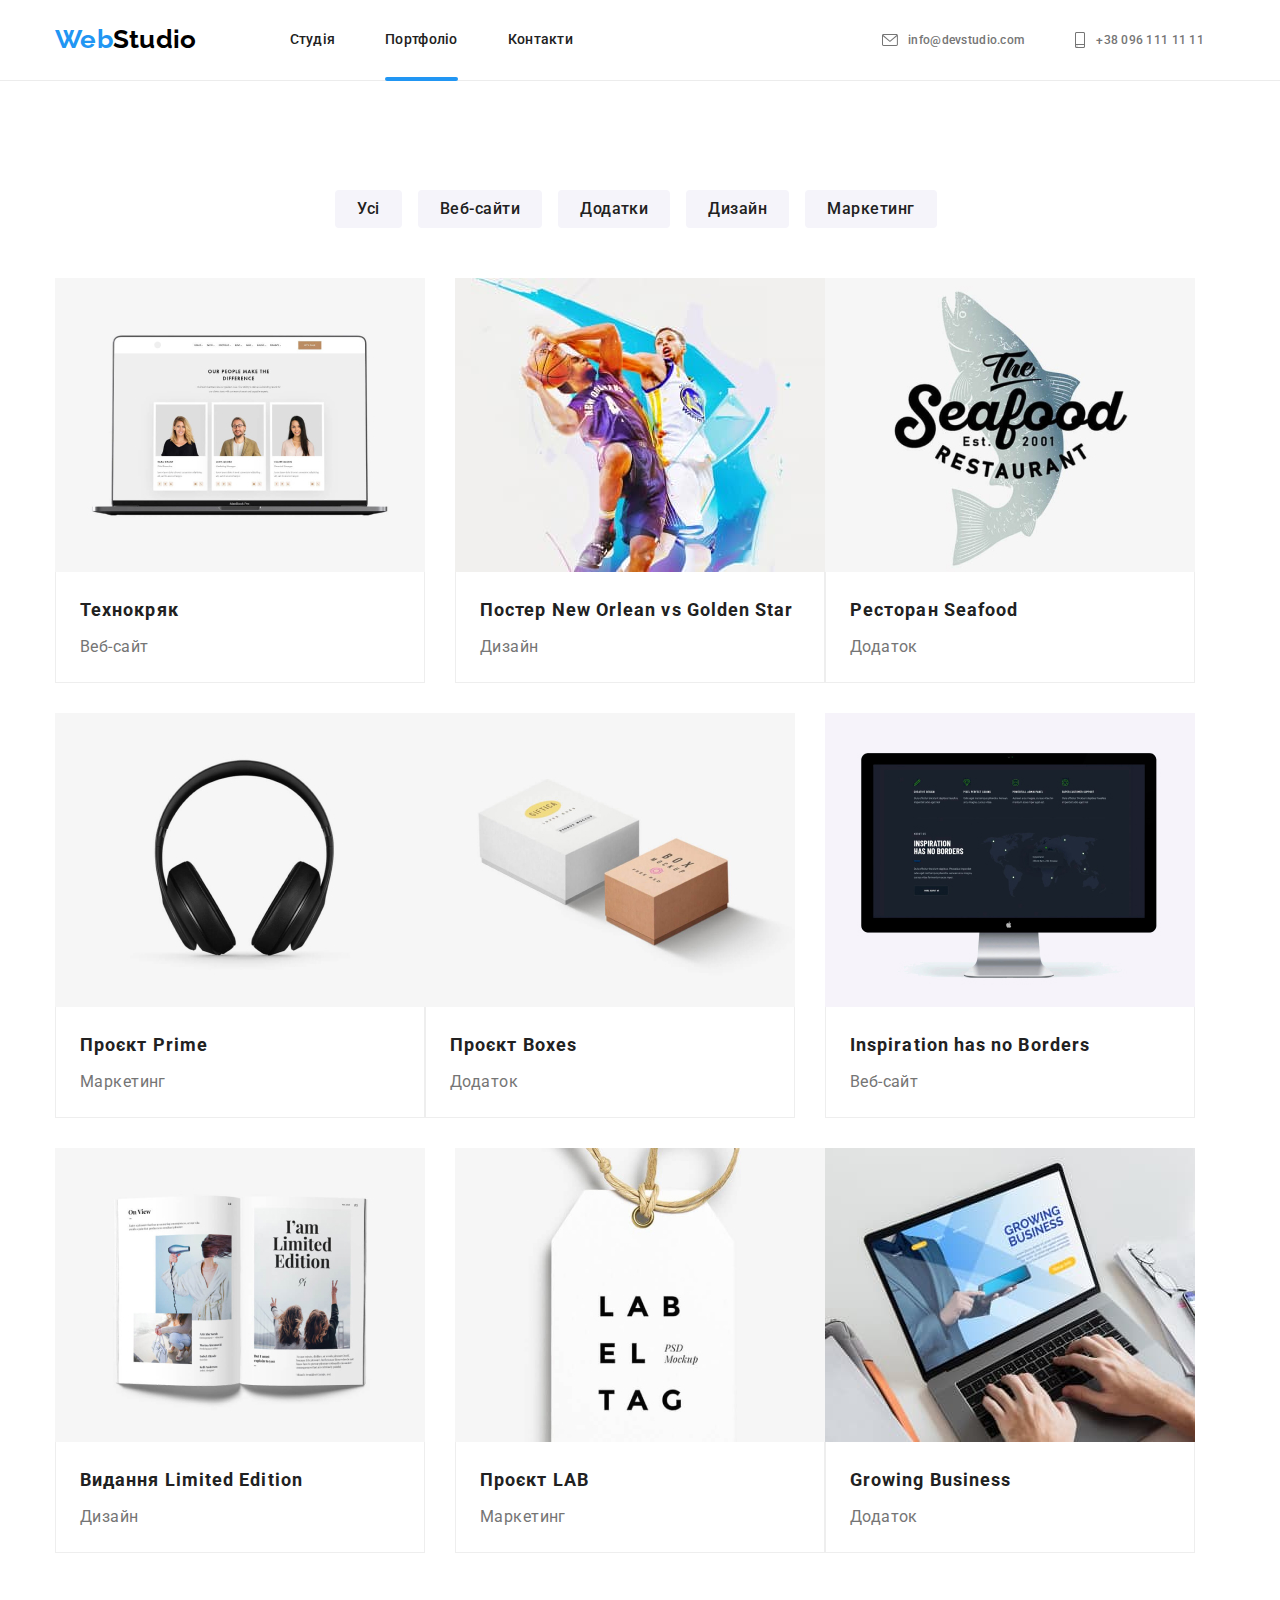
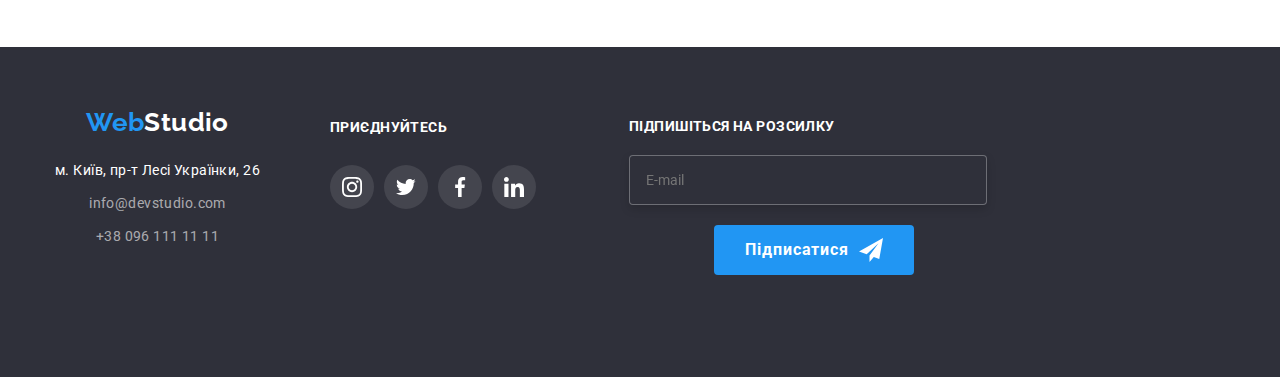
==== commit 5e7f85f9: "до перевірки" ====
--- a/portfolio.html
+++ b/portfolio.html
@@ -46,10 +46,8 @@
               <li class="header-nav__item">
                 <a href="./index.html" class="header-nav__link">Студія</a>
               </li>
-              <li class="header-nav__item">
-                <a
-                  href="./portfolio.html"
-                  class="header-nav__link header-nav--current"
+              <li class="header-nav__item header-nav--current">
+                <a href="./portfolio.html" class="header-nav__link"
                   >Портфоліо</a
                 >
               </li>
@@ -107,14 +105,40 @@
             <li class="portfolio__item">
               <a href="#" class="portfolio__link">
                 <div class="portfolio__overlay">
-                  <img
-                    srcset="
-                      ./images/portfolio/portfolio_project_1.jpg            1x,
-                      ./images/portfolio/portfolio-desktop_project-1_2x.jpg 2x
-                    "
-                    src="./images/portfolio/portfolio_project_1.jpg"
-                    alt="Технокряк"
-                  />
+                  <picture>
+                    <source
+                      srcset="
+                        ./images/portfolio/mobile_project-1_1x.jpg 1x,
+                        ./images/portfolio/mobile_project-1_2x.jpg 2x
+                      "
+                      media="(max-width: 479px)"
+                      sizes=""
+                      type="image/jpeg"
+                    />
+                    <source
+                      srcset="
+                        ./images/portfolio/tablet_project-1_1x.jpg 1x,
+                        ./images/portfolio/tablet_project-1_2x.jpg 2x
+                      "
+                      media="(max-width: 1199px)"
+                      sizes=""
+                      type="image/jpeg"
+                    />
+                    <source
+                      srcset="
+                        ./images/portfolio/portfolio_project_1.jpg            1x,
+                        ./images/portfolio/portfolio-desktop_project-1_2x.jpg 2x
+                      "
+                      media="(min-width: 1200px)"
+                      sizes=""
+                      type="image/jpeg"
+                    />
+
+                    <img
+                      src="./images/portfolio/portfolio_project_1.jpg"
+                      alt="Технокряк"
+                    />
+                  </picture>
                   <p class="portfolio__overlay--text">
                     Ресурс пропонує комплексні пропозиції з різним рівнем
                     функціоналу та сервісів. Все це дозволить відвідувачу
@@ -131,14 +155,40 @@
             <li class="portfolio__item">
               <a href="#" class="portfolio__link">
                 <div class="portfolio__overlay">
-                  <img
-                    srcset="
-                      ./images/portfolio/portfolio_project_2.jpg            1x,
-                      ./images/portfolio/portfolio-desktop_project-2_2x.jpg 2x
-                    "
-                    src="./images/portfolio/portfolio_project_2.jpg"
-                    alt="Постер"
-                  />
+                  <picture>
+                    <source
+                      srcset="
+                        ./images/portfolio/mobile_project-2_1x.jpg 1x,
+                        ./images/portfolio/mobile_project-2_2x.jpg 2x
+                      "
+                      media="(max-width: 479px)"
+                      sizes=""
+                      type="image/jpeg"
+                    />
+                    <source
+                      srcset="
+                        ./images/portfolio/tablet_project-2_1x.jpg 1x,
+                        ./images/portfolio/tablet_project-2_2x.jpg 2x
+                      "
+                      media="(max-width: 767px)"
+                      sizes=""
+                      type="image/jpeg"
+                    />
+                    <source
+                      srcset="
+                        ./images/portfolio/portfolio_project_2.jpg            1x,
+                        ./images/portfolio/portfolio-desktop_project-2_2x.jpg 2x
+                      "
+                      media="(min-width: 1200px)"
+                      sizes=""
+                      type="image/jpeg"
+                    />
+
+                    <img
+                      src="./images/portfolio/portfolio_project_2.jpg"
+                      alt="Постер New Orlean vs Golden Star"
+                    />
+                  </picture>
                   <p class="portfolio__overlay--text">
                     Ресурс пропонує комплексні пропозиції з різним рівнем
                     функціоналу та сервісів. Все це дозволить відвідувачу
@@ -157,14 +207,40 @@
             <li class="portfolio__item">
               <a href="#" class="portfolio__link">
                 <div class="portfolio__overlay">
-                  <img
-                    srcset="
-                      ./images/portfolio/portfolio_project_3.jpg            1x,
-                      ./images/portfolio/portfolio-desktop_project-3_2x.jpg 2x
-                    "
-                    src="./images/portfolio/portfolio_project_3.jpg"
-                    alt="Ресторан Seafood"
-                  />
+                  <picture>
+                    <source
+                      srcset="
+                        ./images/portfolio/mobile_project-3_1x.jpg 1x,
+                        ./images/portfolio/mobile_project-3_2x.jpg 2x
+                      "
+                      media="(max-width: 479px)"
+                      sizes=""
+                      type="image/jpeg"
+                    />
+                    <source
+                      srcset="
+                        ./images/portfolio/tablet_project-3_1x.jpg 1x,
+                        ./images/portfolio/tablet_project-3_2x.jpg 2x
+                      "
+                      media="(max-width: 767px)"
+                      sizes=""
+                      type="image/jpeg"
+                    />
+                    <source
+                      srcset="
+                        ./images/portfolio/portfolio_project_3.jpg            1x,
+                        ./images/portfolio/portfolio-desktop_project-3_2x.jpg 2x
+                      "
+                      media="(min-width: 1200px)"
+                      sizes=""
+                      type="image/jpeg"
+                    />
+
+                    <img
+                      src="./images/portfolio/portfolio_project_3.jpg"
+                      alt="Ресторан Seafood"
+                    />
+                  </picture>
                   <p class="portfolio__overlay--text">
                     Ресурс пропонує комплексні пропозиції з різним рівнем
                     функціоналу та сервісів. Все це дозволить відвідувачу
@@ -181,14 +257,40 @@
             <li class="portfolio__item">
               <a href="#" class="portfolio__link">
                 <div class="portfolio__overlay">
-                  <img
-                    srcset="
-                      ./images/portfolio/portfolio_project_4.jpg            1x,
-                      ./images/portfolio/portfolio-desktop_project-4_2x.jpg 2x
-                    "
-                    src="./images/portfolio/portfolio_project_4.jpg"
-                    alt="Проект Prime"
-                  />
+                  <picture>
+                    <source
+                      srcset="
+                        ./images/portfolio/mobile_project-4_1x.jpg 1x,
+                        ./images/portfolio/mobile_project-4_2x.jpg 2x
+                      "
+                      media="(max-width: 479px)"
+                      sizes=""
+                      type="image/jpeg"
+                    />
+                    <source
+                      srcset="
+                        ./images/portfolio/tablet_project-4_1x.jpg 1x,
+                        ./images/portfolio/tablet_project-4_2x.jpg 2x
+                      "
+                      media="(max-width: 767px)"
+                      sizes=""
+                      type="image/jpeg"
+                    />
+                    <source
+                      srcset="
+                        ./images/portfolio/portfolio_project_4.jpg            1x,
+                        ./images/portfolio/portfolio-desktop_project-4_2x.jpg 2x
+                      "
+                      media="(min-width: 1200px)"
+                      sizes=""
+                      type="image/jpeg"
+                    />
+
+                    <img
+                      src="./images/portfolio/portfolio_project_4.jpg"
+                      alt="Проєкт Prime"
+                    />
+                  </picture>
                   <p class="portfolio__overlay--text">
                     Ресурс пропонує комплексні пропозиції з різним рівнем
                     функціоналу та сервісів. Все це дозволить відвідувачу
@@ -205,14 +307,40 @@
             <li class="portfolio__item">
               <a href="#" class="portfolio__link">
                 <div class="portfolio__overlay">
-                  <img
-                    srcset="
-                      ./images/portfolio/portfolio_project_5.jpg            1x,
-                      ./images/portfolio/portfolio-desktop_project-5_2x.jpg 2x
-                    "
-                    src="./images/portfolio/portfolio_project_5.jpg"
-                    alt="Проект Boxes"
-                  />
+                  <picture>
+                    <source
+                      srcset="
+                        ./images/portfolio/mobile_project-5_1x.jpg 1x,
+                        ./images/portfolio/mobile_project-5_2x.jpg 2x
+                      "
+                      media="(max-width: 479px)"
+                      sizes=""
+                      type="image/jpeg"
+                    />
+                    <source
+                      srcset="
+                        ./images/portfolio/tablet_project-5_1x.jpg 1x,
+                        ./images/portfolio/tablet_project-5_2x.jpg 2x
+                      "
+                      media="(max-width: 767px)"
+                      sizes=""
+                      type="image/jpeg"
+                    />
+                    <source
+                      srcset="
+                        ./images/portfolio/portfolio_project_5.jpg            1x,
+                        ./images/portfolio/portfolio-desktop_project-5_2x.jpg 2x
+                      "
+                      media="(min-width: 1200px)"
+                      sizes=""
+                      type="image/jpeg"
+                    />
+
+                    <img
+                      src="./images/portfolio/portfolio_project_5.jpg"
+                      alt="Проект Boxes"
+                    />
+                  </picture>
                   <p class="portfolio__overlay--text">
                     Ресурс пропонує комплексні пропозиції з різним рівнем
                     функціоналу та сервісів. Все це дозволить відвідувачу
@@ -229,14 +357,40 @@
             <li class="portfolio__item">
               <a href="#" class="portfolio__link">
                 <div class="portfolio__overlay">
-                  <img
-                    srcset="
-                      ./images/portfolio/portfolio_project_6.jpg            1x,
-                      ./images/portfolio/portfolio-desktop_project-6_2x.jpg 2x
-                    "
-                    src="./images/portfolio/portfolio_project_6.jpg"
-                    alt="Inspiration has no Borders"
-                  />
+                  <picture>
+                    <source
+                      srcset="
+                        ./images/portfolio/mobile_project-6_1x.jpg 1x,
+                        ./images/portfolio/mobile_project-6_2x.jpg 2x
+                      "
+                      media="(max-width: 479px)"
+                      sizes=""
+                      type="image/jpeg"
+                    />
+                    <source
+                      srcset="
+                        ./images/portfolio/tablet_project-6_1x.jpg 1x,
+                        ./images/portfolio/tablet_project-6_2x.jpg 2x
+                      "
+                      media="(max-width: 767px)"
+                      sizes=""
+                      type="image/jpeg"
+                    />
+                    <source
+                      srcset="
+                        ./images/portfolio/portfolio_project_6.jpg            1x,
+                        ./images/portfolio/portfolio-desktop_project-6_2x.jpg 2x
+                      "
+                      media="(min-width: 1200px)"
+                      sizes=""
+                      type="image/jpeg"
+                    />
+
+                    <img
+                      src="./images/portfolio/portfolio_project_6.jpg"
+                      alt="Веб-сайт"
+                    />
+                  </picture>
                   <p class="portfolio__overlay--text">
                     Ресурс пропонує комплексні пропозиції з різним рівнем
                     функціоналу та сервісів. Все це дозволить відвідувачу
@@ -253,22 +407,48 @@
             <li class="portfolio__item">
               <a href="#" class="portfolio__link">
                 <div class="portfolio__overlay">
-                  <img
-                    srcset="
-                      ./images/portfolio/portfolio_project_7.jpg            1x,
-                      ./images/portfolio/portfolio-desktop_project-7_2x.jpg 2x
-                    "
-                    src="./images/portfolio/portfolio_project_7.jpg"
-                    alt="Издание Limited Edition"
-                  />
-                  <p class="portfolio__overlay--text">
-                    Ресурс пропонує комплексні пропозиції з різним рівнем
-                    функціоналу та сервісів. Все це дозволить відвідувачу
-                    отримати вичерпні відомості про компанію чи приватну особу.
-                  </p>
-                </div>
-                <div class="portfolio__text">
-                  <h2>Видання<span lang="en">Limited Edition</span></h2>
+                  <picture>
+                    <source
+                      srcset="
+                        ./images/portfolio/mobile_project-7_1x.jpg 1x,
+                        ./images/portfolio/mobile_project-7_2x.jpg 2x
+                      "
+                      media="(max-width: 479px)"
+                      sizes=""
+                      type="image/jpeg"
+                    />
+                    <source
+                      srcset="
+                        ./images/portfolio/tablet_project-7_1x.jpg 1x,
+                        ./images/portfolio/tablet_project-7_2x.jpg 2x
+                      "
+                      media="(max-width: 767px)"
+                      sizes=""
+                      type="image/jpeg"
+                    />
+                    <source
+                      srcset="
+                        ./images/portfolio/portfolio_project_7.jpg            1x,
+                        ./images/portfolio/portfolio-desktop_project-7_2x.jpg 2x
+                      "
+                      media="(min-width: 1200px)"
+                      sizes=""
+                      type="image/jpeg"
+                    />
+
+                    <img
+                      src="./images/portfolio/portfolio_project_7.jpg"
+                      alt="Видання Limited Edition"
+                    />
+                  </picture>
+                  <p class="portfolio__overlay--text">
+                    Ресурс пропонує комплексні пропозиції з різним рівнем
+                    функціоналу та сервісів. Все це дозволить відвідувачу
+                    отримати вичерпні відомості про компанію чи приватну особу.
+                  </p>
+                </div>
+                <div class="portfolio__text">
+                  <h2>Видання<span lang="en"> Limited Edition</span></h2>
                   <p>Дизайн</p>
                 </div>
               </a>
@@ -280,19 +460,19 @@
                   <picture>
                     <source
                       srcset="
-                        ./images/portfolio/mobile_project-8_1x.jpg     1x,
-                        ./images/portfolio/mobile_project-8_2x.jpg.jpg 2x
-                      "
-                      media="(min-width: 480px)"
-                      sizes=""
-                      type="image/jpeg"
-                    />
-                    <source
-                      srcset="
-                        ./images/portfolio/tablet_project-8_1x.jpg     1x,
-                        ./images/portfolio/tablet_project-8_2x.jpg.jpg 2x
-                      "
-                      media="(min-width: 768px)"
+                        ./images/portfolio/mobile_project-8_1x.jpg 1x,
+                        ./images/portfolio/mobile_project-8_2x.jpg 2x
+                      "
+                      media="(max-width: 479px)"
+                      sizes=""
+                      type="image/jpeg"
+                    />
+                    <source
+                      srcset="
+                        ./images/portfolio/tablet_project-8_1x.jpg 1x,
+                        ./images/portfolio/tablet_project-8_2x.jpg 2x
+                      "
+                      media="(max-width: 767px)"
                       sizes=""
                       type="image/jpeg"
                     />
@@ -307,19 +487,19 @@
                     />
 
                     <img
-                      src="./images/portfolio/mobile_project-8_1x.jpg"
-                      alt="Проект LAB"
-                    />
-                  </picture>
-
-                  <p class="portfolio__overlay--text">
-                    Ресурс пропонує комплексні пропозиції з різним рівнем
-                    функціоналу та сервісів. Все це дозволить відвідувачу
-                    отримати вичерпні відомості про компанію чи приватну особу.
-                  </p>
-                </div>
-                <div class="portfolio__text">
-                  <h2>Проєкт<span lang="en">LAB</span></h2>
+                      src="./images/portfolio/portfolio_project_8.jpg"
+                      alt="Проєкт LAB"
+                    />
+                  </picture>
+
+                  <p class="portfolio__overlay--text">
+                    Ресурс пропонує комплексні пропозиції з різним рівнем
+                    функціоналу та сервісів. Все це дозволить відвідувачу
+                    отримати вичерпні відомості про компанію чи приватну особу.
+                  </p>
+                </div>
+                <div class="portfolio__text">
+                  <h2>Проєкт<span lang="en"> LAB</span></h2>
                   <p>Маркетинг</p>
                 </div>
               </a>
@@ -331,19 +511,19 @@
                   <picture>
                     <source
                       srcset="
-                        ./images/portfolio/mobile_project-9_1x.jpg     1x,
-                        ./images/portfolio/mobile_project-9_2x.jpg.jpg 2x
-                      "
-                      media="(min-width: 480px)"
-                      sizes=""
-                      type="image/jpeg"
-                    />
-                    <source
-                      srcset="
-                        ./images/portfolio/tablet_project-9_1x.jpg     1x,
-                        ./images/portfolio/tablet_project-9_2x.jpg.jpg 2x
-                      "
-                      media="(min-width: 768px)"
+                        ./images/portfolio/mobile_project-9_1x.jpg 1x,
+                        ./images/portfolio/mobile_project-9_2x.jpg 2x
+                      "
+                      media="(max-width: 479px)"
+                      sizes=""
+                      type="image/jpeg"
+                    />
+                    <source
+                      srcset="
+                        ./images/portfolio/tablet_project-9_1x.jpg 1x,
+                        ./images/portfolio/tablet_project-9_2x.jpg 2x
+                      "
+                      media="(max-width: 767px)"
                       sizes=""
                       type="image/jpeg"
                     />
@@ -358,7 +538,7 @@
                     />
 
                     <img
-                      src="./images/portfolio/mobile_project-9_1x.jpg"
+                      src="./images/portfolio/portfolio_project_9.jpg"
                       alt="Growing Business"
                     />
                   </picture>
--- a/css/main.min.css
+++ b/css/main.min.css
@@ -1 +1 @@
-:root{--primary-text-color: #212121;--title-text-color: #757575;--accent-color: #2196f3;--noactive-button: #f5f4fa;--accent-white-color: #ffffff}body{margin:0;font-family:Roboto,sans-serif;font-size:14px;letter-spacing:.03em}img{display:block;max-width:100%}.visually-hidden{position:absolute;width:1px;height:1px;margin:-1px;border:0;padding:0;white-space:nowrap;-webkit-clip-path:inset(100%);clip-path:inset(100%);clip:rect(0 0 0 0);overflow:hidden}.container{padding-left:15px;padding-right:15px;margin-left:auto;margin-right:auto}@media screen and (min-width: 1200px){.container{width:1200px}}.header__logo{color:#000;font-family:Raleway,sans-serif;font-weight:700;font-size:26px;line-height:1.19}.header__logo--blue{color:var(--accent-color)}@media screen and (max-width: 767px){.header__logo{display:block}}@media screen and (min-width: 768px){.header__logo{margin:26px 0}}@media screen and (min-width: 1200px){.header__logo{margin:24px 0 25px auto}}.footer-contacts .footer-logo{display:block;margin-bottom:20px;-webkit-transition:color 250ms cubic-bezier(0.4, 0, 0.2, 1);transition:color 250ms cubic-bezier(0.4, 0, 0.2, 1);font-family:Raleway,sans-serif;font-weight:700;font-size:24px;line-height:1.17;color:var(--accent-white-color);text-decoration:none}@media screen and (min-width: 768px){.footer-contacts .footer-logo{font-size:26px;line-height:1.19}}.footer-logo--blue{color:var(--accent-color)}.header{font-weight:500;font-size:14px;line-height:1.14;letter-spacing:.02em;border-bottom:1px solid #ececec}.header__container{display:-webkit-box;display:-ms-flexbox;display:flex;width:100%;position:relative;-ms-flex-line-pack:center;align-content:center}.header-nav{display:-webkit-box;display:-ms-flexbox;display:flex;width:100%;-webkit-box-align:center;-ms-flex-align:center;align-items:center;-webkit-box-pack:justify;-ms-flex-pack:justify;justify-content:space-between}@media screen and (min-width: 1200px){.header-nav{padding:0 auto;width:100%;max-width:1200px}}.header-menu__container{display:-webkit-box;display:-ms-flexbox;display:flex;position:absolute;top:100%;left:0;width:100%;text-align:center;background-color:var(--accent-white-color);color:var(--primary-text-color)}.header-menu__container.is-open{display:block}@media screen and (max-width: 767px){.header-menu__container{padding-left:40px;display:none}}@media screen and (min-width: 768px){.header-menu__container{display:-webkit-box;display:-ms-flexbox;display:flex;position:static;-webkit-box-flex:1;-ms-flex-positive:1;flex-grow:1;-webkit-box-pack:justify;-ms-flex-pack:justify;justify-content:space-between;text-align:center;padding:0}}.header__button{display:-webkit-inline-box;display:-ms-inline-flexbox;display:inline-flex;margin:0;padding:10px 15px 10px 0;border:none;background-color:rgba(0,0,0,0)}@media screen and (min-width: 768px){.header__button{display:none}}.header__button svg{fill:var(--primary-text-color);-webkit-transition:color 250ms cubic-bezier(0.4, 0, 0.2, 1);transition:color 250ms cubic-bezier(0.4, 0, 0.2, 1)}.header__button svg:hover,.header__button svg:focus{fill:var(--accent-color)}.header__button--close{width:24px;height:16px}.header__button .header__button--close{display:none}.header__button.is-open .header__button--close{display:block}.header__button.is-open .header__button--menu{display:none}.header-nav__list{padding:0;margin:0;list-style:none}@media screen and (max-width: 767px){.header-nav__list{display:none}}@media screen and (min-width: 768px){.header-nav__list{display:-webkit-box;display:-ms-flexbox;display:flex;margin-left:88px;padding:32px 0}}@media screen and (min-width: 1200px){.header-nav__list{display:-webkit-box;display:-ms-flexbox;display:flex;margin:0 93px 0}}.header-nav__item{position:relative;margin-right:50px;font-size:40px;line-height:1.17px}.header-nav__item:last-child{margin-right:0}@media screen and (min-width: 768px){.header-nav__item{font-size:14px;line-height:1.17px}}.header-nav a{text-decoration:none}@media screen and (max-width: 1199px){.header-nav a{width:100%}}.header-nav__list a{color:var(--primary-text-color);-webkit-transition:color 250ms cubic-bezier(0.4, 0, 0.2, 1);transition:color 250ms cubic-bezier(0.4, 0, 0.2, 1)}.header-nav__list a:hover,.header-nav__list a:focus{color:var(--accent-color)}.header-nav__list .header-nav--current{color:var(--accent-color);background-color:var(--accent-white-color)}@media screen and (min-width: 768px){.header-nav--current::after{position:absolute;content:"";width:100%;height:4px;border-radius:2px;background:var(--accent-color);bottom:-40px;left:0}}.header-auth__list{padding:0;-webkit-box-align:center;-ms-flex-align:center;align-items:center;list-style:none}@media screen and (max-width: 767px){.header-auth__list{display:none;margin-left:auto;margin-top:270px;margin-bottom:0}}@media screen and (min-width: 768px){.header-auth__list{display:block;margin-left:90px}}@media screen and (min-width: 1200px){.header-auth__list{display:-webkit-box;display:-ms-flexbox;display:flex;margin:0;margin:15px 21px 15px auto}}@media screen and (max-width: 767px){.header-auth__item{padding-bottom:32px}.header-auth__item:last-child{padding-bottom:64px}}@media screen and (min-width: 768px){.header-auth__item{padding-bottom:10px}.header-auth__item:last-child{padding-bottom:0}}@media screen and (min-width: 1200px){.header-auth__item{padding-bottom:0}}.header-auth__list a{display:-webkit-box;display:-ms-flexbox;display:flex;color:var(--title-text-color);-webkit-box-align:center;-ms-flex-align:center;align-items:center;text-decoration:none;-webkit-transition:color 250ms cubic-bezier(0.4, 0, 0.2, 1);transition:color 250ms cubic-bezier(0.4, 0, 0.2, 1)}.header-auth__list a:hover,.header-auth__list a:focus{color:var(--accent-color)}@media screen and (max-width: 767px){.header-auth__list a{font-size:40px;line-height:1.175px}}@media screen and (min-width: 768px){.header-auth__list a{font-size:12px;line-height:1.17}}@media screen and (min-width: 1200px){.header-auth__item+.header-auth__item{margin-left:50px}}a .header-auth__icon{display:none}@media screen and (min-width: 768px){a .header-auth__icon{display:inline-block;fill:var(--title-text-color);margin-right:10px;-webkit-transition:fill 250ms cubic-bezier(0.4, 0, 0.2, 1);transition:fill 250ms cubic-bezier(0.4, 0, 0.2, 1)}}a .header-auth__icon a:hover .header-auth__icon,a .header-auth__icon a:focus .header-auth__icon{fill:var(--accent-color)}.footer{background-color:#2f303a;padding:60px 0}.footer__container{display:block;text-align:center}@media screen and (min-width: 768px){.footer__container{display:inline-block}}@media screen and (min-width: 1200px){.footer__container{display:-webkit-box;display:-ms-flexbox;display:flex;width:1200px;padding-left:15px;padding-right:15px;margin-left:auto;margin-right:auto}}.footer-contacts{display:inline-block}.footer-contacts__list{padding:0;margin:0;list-style:none;display:block;text-decoration:none}.footer__address{font-weight:400;font-style:normal;color:var(--accent-white-color)}.footer-contacts__list{display:inline-block}.footer-contacts__list li{line-height:24px}@media screen and (min-width: 480px){.footer-contacts__list li{margin-bottom:8px}.footer-contacts__list li li:last-child{margin-bottom:0}}@media screen and (min-width: 1200px){.footer-contacts__list li{margin-bottom:9px}.footer-contacts__list li li:last-child{margin-bottom:0}}.footer-contacts__list a{color:rgba(255,255,255,.6);text-decoration:none;-webkit-transition:color 250ms cubic-bezier(0.4, 0, 0.2, 1);transition:color 250ms cubic-bezier(0.4, 0, 0.2, 1)}.footer-contacts__list a:hover,.footer-contacts__list a:focus{color:var(--accent-color)}.footer-social{text-align:center;margin-bottom:60px}@media screen and (min-width: 768px){.footer-social{display:inline-block;margin-left:165px}}@media screen and (min-width: 1200px){.footer-social{display:inline-block;margin:0;margin-left:70px;padding:0;text-align:left}}.footer-social h2{color:var(--accent-white-color);font-weight:700;font-size:14px;line-height:16px;letter-spacing:.03em;text-transform:uppercase;margin-bottom:20px}.footer-social__list{display:-webkit-box;display:-ms-flexbox;display:flex;padding:0;margin:0;-webkit-box-pack:center;-ms-flex-pack:center;justify-content:center;list-style:none;-webkit-transition:color 250ms cubic-bezier(0.4, 0, 0.2, 1);transition:color 250ms cubic-bezier(0.4, 0, 0.2, 1)}@media screen and (min-width: 768px){.footer-social__list{padding-top:10px}}.footer-social__list li{line-height:24px}.footer-social__list li li:last-child{margin-bottom:0}.footer-social a{text-decoration:none;color:rgba(255,255,255,.6);-webkit-transition:color 250ms cubic-bezier(0.4, 0, 0.2, 1);transition:color 250ms cubic-bezier(0.4, 0, 0.2, 1)}.footer-social a:hover,.footer-social a:focus{color:var(--accent-color)}.footer-social__icons{margin-right:10px;border-radius:50%;-webkit-transition:background-color 250ms cubic-bezier(0.4, 0, 0.2, 1),border-radius 250ms cubic-bezier(0.4, 0, 0.2, 1),fill 250ms cubic-bezier(0.4, 0, 0.2, 1);transition:background-color 250ms cubic-bezier(0.4, 0, 0.2, 1),border-radius 250ms cubic-bezier(0.4, 0, 0.2, 1),fill 250ms cubic-bezier(0.4, 0, 0.2, 1)}.footer-social__icons:last-child{margin-right:0;-webkit-transition:color 250ms cubic-bezier(0.4, 0, 0.2, 1);transition:color 250ms cubic-bezier(0.4, 0, 0.2, 1);-webkit-transition:background-color 250ms cubic-bezier(0.4, 0, 0.2, 1);transition:background-color 250ms cubic-bezier(0.4, 0, 0.2, 1);transition:color 250ms cubic-bezier(0.4, 0, 0.2, 1)}.footer-social__icons:hover,.footer-social__icons:focus{fill:var(--accent-white-color);border-radius:50%;background-color:var(--accent-color)}.footer-social__link{display:-webkit-box;display:-ms-flexbox;display:flex;-webkit-box-align:center;-ms-flex-align:center;align-items:center;-webkit-box-pack:center;-ms-flex-pack:center;justify-content:center;width:44px;height:44px;border-radius:50%;background-color:rgba(255,255,255,.1);-webkit-transition:fill 250ms cubic-bezier(0.4, 0, 0.2, 1);transition:fill 250ms cubic-bezier(0.4, 0, 0.2, 1)}.footer-social__link svg{fill:var(--accent-white-color)}.footer-form{margin-top:0;margin-left:0}@media screen and (min-width: 768px){.footer-form{margin-top:12px;margin-left:93px}}.footer-form__text{margin:0;padding-bottom:20px;font-weight:700;line-height:1.14;letter-spacing:.03em;text-transform:uppercase;color:var(--accent-white-color)}@media screen and (min-width: 1200px){.footer-form__text{text-align:left}}.footer-form label{display:block;width:100%;margin-bottom:20px}.footer-form input{padding:15px 0 15px 16px;width:100%;height:45px;background-color:#2f303a;color:var(--accent-white-color);border:1px solid rgba(255,255,255,.3);-webkit-filter:drop-shadow(0px 4px 4px rgba(0, 0, 0, 0.15));filter:drop-shadow(0px 4px 4px rgba(0, 0, 0, 0.15));border-radius:4px}.footer-form input input::-webkit-input-placeholder{font-weight:400;font-size:16px;line-height:1.25;display:-webkit-box;display:flex;-webkit-box-align:center;align-items:center;color:rgba(255,255,255,.6)}.footer-form input input::-moz-placeholder{font-weight:400;font-size:16px;line-height:1.25;display:flex;align-items:center;color:rgba(255,255,255,.6)}.footer-form input input:-ms-input-placeholder{font-weight:400;font-size:16px;line-height:1.25;display:-ms-flexbox;display:flex;-ms-flex-align:center;align-items:center;color:rgba(255,255,255,.6)}.footer-form input input::-ms-input-placeholder{font-weight:400;font-size:16px;line-height:1.25;display:-ms-flexbox;display:flex;-ms-flex-align:center;align-items:center;color:rgba(255,255,255,.6)}.footer-form input input::placeholder{font-weight:400;font-size:16px;line-height:1.25;display:-webkit-box;display:-ms-flexbox;display:flex;-webkit-box-align:center;-ms-flex-align:center;align-items:center;color:rgba(255,255,255,.6)}@media screen and (min-width: 768px){.footer-form input{height:50px;width:450px}}@media screen and (min-width: 1200px){.footer-form input{height:50px;width:358px}}.footer-form button{display:-webkit-inline-box;display:-ms-inline-flexbox;display:inline-flex;-ms-flex-line-pack:center;align-content:center;-webkit-box-pack:center;-ms-flex-pack:center;justify-content:center;width:200px;height:50px;padding:0;background-color:var(--accent-color);border:none;border-radius:4px;font-weight:700;font-size:16px;line-height:1.88;letter-spacing:.06em;-webkit-box-align:center;-ms-flex-align:center;align-items:center;text-align:center;color:var(--accent-white-color);-webkit-transition:background-color 250ms cubic-bezier(0.4, 0, 0.2, 1);transition:background-color 250ms cubic-bezier(0.4, 0, 0.2, 1)}.footer-form button:hover,.footer-form button:focus{background-color:#188ce8;cursor:pointer}@media screen and (min-width: 768px){.footer-form button{margin-left:12px}}.footer-form__send{display:-webkit-inline-box;display:-ms-inline-flexbox;display:inline-flex}.footer-form button img{margin-left:10px;width:24px;height:24px}.hero{background-image:-webkit-gradient(linear, left top, left bottom, from(rgba(47, 48, 58, 0.4)), to(rgba(47, 48, 58, 0.4))),url("../images/hero-mobile_1x.jpg");background-image:linear-gradient(rgba(47, 48, 58, 0.4), rgba(47, 48, 58, 0.4)),url("../images/hero-mobile_1x.jpg");background-size:cover;background-repeat:no-repeat;background-position:center;text-align:center;color:var(--accent-white-color);background-color:#2f303a;margin:0 auto}@media screen and (max-width: 1199px){.hero{padding:118px 0}}@media screen and (min-width: 1200px){.hero{padding-top:200px;padding-bottom:200px;max-width:1600px}}@media(min-device-pixel-ratio: 2),(-webkit-min-device-pixel-ratio: 2),(min-resolution: 192dpi),(min-resolution: 2dppx){.hero{background-image:url("../images/hero-mobile_2x.jpg")}}@media(min-device-pixel-ratio: 3),(-webkit-min-device-pixel-ratio: 3),(min-resolution: 288dpi),(min-resolution: 3dppx){.hero{background-image:url("../images/hero-mobile_3x.jpg")}}@media screen and (min-width: 481px){.hero{background-image:-webkit-gradient(linear, left top, left bottom, from(rgba(47, 48, 58, 0.4)), to(rgba(47, 48, 58, 0.4))),url("../images/hero-tablet_1x.jpg");background-image:linear-gradient(rgba(47, 48, 58, 0.4), rgba(47, 48, 58, 0.4)),url("../images/hero-tablet_1x.jpg")}}@media screen and (min-width: 481px)and (min-device-pixel-ratio: 2),screen and (min-width: 481px)and (-webkit-min-device-pixel-ratio: 2),screen and (min-width: 481px)and (min-resolution: 192dpi),screen and (min-width: 481px)and (min-resolution: 2dppx){.hero{background-image:url("../images/hero-tablet_2x.jpg")}}@media screen and (min-width: 481px)and (min-device-pixel-ratio: 3),screen and (min-width: 481px)and (-webkit-min-device-pixel-ratio: 3),screen and (min-width: 481px)and (min-resolution: 288dpi),screen and (min-width: 481px)and (min-resolution: 3dppx){.hero{background-image:url("../images/hero-tablet_3x.jpg")}}@media screen and (min-width: 769px){.hero{background-image:-webkit-gradient(linear, left top, left bottom, from(rgba(47, 48, 58, 0.4)), to(rgba(47, 48, 58, 0.4))),url("../images/hero-desktop_1x.jpg");background-image:linear-gradient(rgba(47, 48, 58, 0.4), rgba(47, 48, 58, 0.4)),url("../images/hero-desktop_1x.jpg")}}@media screen and (min-width: 769px)and (min-device-pixel-ratio: 2),screen and (min-width: 769px)and (-webkit-min-device-pixel-ratio: 2),screen and (min-width: 769px)and (min-resolution: 192dpi),screen and (min-width: 769px)and (min-resolution: 2dppx){.hero{background-image:url("../images/hero-desktop_2x.jpg")}}@media screen and (min-width: 769px)and (min-device-pixel-ratio: 3),screen and (min-width: 769px)and (-webkit-min-device-pixel-ratio: 3),screen and (min-width: 769px)and (min-resolution: 288dpi),screen and (min-width: 769px)and (min-resolution: 3dppx){.hero{background-image:url("../images/hero-desktop_3x.jpg")}}.hero__container{display:block;width:1200px;padding-left:15px;padding-right:15px;margin-left:auto;margin-right:auto}.hero h1{margin-top:0;margin-bottom:30px;font-weight:900;font-size:26px;line-height:1.62;text-transform:uppercase}@media screen and (min-width: 1200px){.hero h1{font-size:44px;line-height:1.36;letter-spacing:.06em}}.hero__button{background-color:var(--accent-color);color:var(--accent-white-color);border:1px solid var(--accent-color);border-radius:4px;font-weight:700;font-size:16px;line-height:1.87;letter-spacing:.06em;padding:10px 32px;-webkit-transition:background-color 250ms cubic-bezier(0.4, 0, 0.2, 1);transition:background-color 250ms cubic-bezier(0.4, 0, 0.2, 1)}.hero__button:hover,.hero__button:focus{background-color:#188ce8;cursor:pointer}.features__section{padding-top:60px;padding-bottom:60px}@media screen and (min-width: 768px){.features__section{padding-top:94px;padding-bottom:94px}}.features__list{padding:0;margin:0;list-style:none;-webkit-box-align:center;-ms-flex-align:center;align-items:center}@media screen and (min-width: 768px){.features__list{display:-webkit-box;display:-ms-flexbox;display:flex;-ms-flex-wrap:wrap;flex-wrap:wrap}}@media screen and (min-width: 768px)and (max-width: 1199px){.features__item{width:calc((100% - 60px)/2);margin-right:30px}.features__item:nth-child(2n){margin-right:0}.features__item:nth-last-child(-n+2){margin-bottom:0}}@media screen and (min-width: 1200px){.features__item{width:calc((100% - 120px)/4);margin-right:30px}.features__item:nth-child(4n){margin-right:0}.features__item:nth-last-child(-n+4){margin-bottom:0}}.features__item::before{display:block;content:"";height:120px;background-color:var(--noactive-button);border-radius:4px;background-size:scale-down;background-repeat:no-repeat;background-position:center;margin-bottom:30px}.features__item::before:last-child{margin-right:0}.features__item--antena::before{background-image:url("../images/antenna 1.svg")}.features__item--clock::before{background-image:url("../images/clock 1.svg")}.features__item--diagram::before{background-image:url("../images/diagram 1.svg")}.features__item--astronaut::before{background-image:url("../images/astronaut 1.svg")}.features__title{margin-top:0;margin-bottom:10px;color:var(--primary-text-color);font-size:14px;font-weight:700;line-height:1.14;letter-spacing:.03em;text-transform:uppercase;text-align:center}@media screen and (min-width: 768px){.features__title{text-align:start}}.features__text{margin-top:0;margin-bottom:0;line-height:1.71;font-size:14px;color:var(--title-text-color)}.we-do__section{padding-bottom:94px}@media screen and (max-width: 1199px){.we-do__section{display:none}}.we-do__title{margin-top:0;margin-bottom:50px;font-weight:700;font-size:36px;line-height:1.17;text-align:center;letter-spacing:.03em;color:var(--primary-text-color)}.we-do__list{list-style:none;display:-webkit-box;display:-ms-flexbox;display:flex;-ms-flex-wrap:wrap;flex-wrap:wrap;padding:0;margin:0}.we-do__item{width:370px;margin-right:30px}.we-do__item:nth-child(3n){margin-right:0}.we-do__item:nth-last-child(-n+4){margin-bottom:0}.we-do__link{text-decoration:none}.we-do__section img{width:370px}.we-do__box{position:relative;display:-webkit-box;display:-ms-flexbox;display:flex;-webkit-box-pack:center;-ms-flex-pack:center;justify-content:center;-webkit-box-align:end;-ms-flex-align:end;align-items:flex-end}.we-do__box::before{display:inline-block;position:absolute;content:"";width:100%;height:71px;background:rgba(47,48,58,.8)}.we-do__box h3{position:absolute;padding:27px 0;margin:0;font-size:14px;line-height:1.14;text-transform:uppercase;color:var(--accent-white-color)}.team__section{padding:60px 0;background-color:#f5f4fa}@media screen and (min-width: 768px){.team__section{padding-top:94px;padding-bottom:94px}}.team__container h2{margin-top:0;margin-bottom:30px;font-weight:700;font-size:28px;line-height:1.17;text-align:center;color:var(--primary-text-color)}@media screen and (min-width: 768px){.team__container h2{margin-bottom:30px}}@media screen and (min-width: 1200px){.team__container h2{margin-bottom:50px;font-size:36px}}.team-section__list{list-style:none;-webkit-box-pack:center;-ms-flex-pack:center;justify-content:center;padding:0;margin:0}@media screen and (min-width: 768px){.team-section__list{display:-webkit-box;display:-ms-flexbox;display:flex;-ms-flex-wrap:wrap;flex-wrap:wrap}}.team-section__item{margin-bottom:30px;background-color:var(--accent-white-color);-webkit-box-shadow:0px 1px 3px rgba(0,0,0,.12),0px 1px 1px rgba(0,0,0,.14),0px 2px 1px rgba(0,0,0,.2);box-shadow:0px 1px 3px rgba(0,0,0,.12),0px 1px 1px rgba(0,0,0,.14),0px 2px 1px rgba(0,0,0,.2);border-radius:0px 0px 4px 4px}@media screen and (min-width: 768px)and (max-width: 1199px){.team-section__item{width:calc((100% - 60px)/2);margin-right:30px}.team-section__item:nth-child(2n){margin-right:0}.team-section__item:nth-last-child(-n+2){margin-bottom:0}}@media screen and (min-width: 1200px){.team-section__item{width:calc((100% - 120px)/4);margin-right:30px}.team-section__item:nth-child(4n){margin-right:0}.team-section__item:nth-last-child(-n+4){margin-bottom:0}}.team-section__title{padding:30px 0 24px;text-align:center}.team-section__title h3{font-weight:500;font-size:16px;line-height:1.19;margin-top:0;margin-bottom:10px;letter-spacing:.42px;color:var(--primary-text-color)}.team-section__title p{font-weight:400;font-size:16px;line-height:1.19;letter-spacing:.42px;color:var(--title-text-color);margin-top:0;margin-bottom:16px}@media screen and (min-width: 768px){.team-section__title{padding:30px 0}}.team-list{display:-webkit-box;display:-ms-flexbox;display:flex;-ms-flex-wrap:wrap;flex-wrap:wrap;list-style:none;-webkit-box-align:center;-ms-flex-align:center;align-items:center;-webkit-box-pack:center;-ms-flex-pack:center;justify-content:center;padding:0}.team-list__icons{margin-right:10px}.team-list__icons:last-child{margin-right:0}.team-list__link{display:-webkit-box;display:-ms-flexbox;display:flex;-webkit-box-align:center;-ms-flex-align:center;align-items:center;-webkit-box-pack:center;-ms-flex-pack:center;justify-content:center;width:44px;height:44px;border-radius:50%;background-color:var(--accent-white-color);-webkit-transition:background-color 250ms cubic-bezier(0.4, 0, 0.2, 1);transition:background-color 250ms cubic-bezier(0.4, 0, 0.2, 1)}.team-list__link:hover,.team-list__link:focus{background-color:var(--accent-color)}a .team-list--social{fill:#afb1b8;-webkit-transition:fill 250ms cubic-bezier(0.4, 0, 0.2, 1);transition:fill 250ms cubic-bezier(0.4, 0, 0.2, 1)}.team-list__link:hover .team-list--social,.team-list__link:focus .team-list--social{fill:var(--accent-white-color)}.customers__section{padding-top:60px;padding-bottom:60px}@media screen and (min-width: 768px){.customers__section{padding-top:94px;padding-bottom:94px}}.customers__title{margin-top:0;margin-bottom:30px;font-weight:700;font-size:28px;line-height:1.17;text-align:center;color:var(--primary-text-color)}@media screen and (min-width: 768px){.customers__title{margin-bottom:30px}}@media screen and (min-width: 1200px){.customers__title{font-size:36px;margin-bottom:50px}}.customers__list{padding:0;margin:0;list-style:none;display:-webkit-box;display:-ms-flexbox;display:flex;-ms-flex-wrap:wrap;flex-wrap:wrap;width:100%}.customers__item{text-align:center}@media screen and (max-width: 767px){.customers__item{width:calc((100% - 60px)/2);margin-right:30px;margin-bottom:30px}.customers__item:nth-child(2n){margin-right:0}.customers__item:nth-last-child(-n+2){margin-bottom:0}}@media screen and (min-width: 768px)and (max-width: 1199px){.customers__item{width:calc((100% - 90px)/3);margin-right:30px;margin-bottom:30px}.customers__item:nth-child(3n){margin-right:0}.customers__item:nth-last-child(-n+3){margin-bottom:0}}@media screen and (min-width: 1200px){.customers__item{width:calc((100% - 150px)/6);margin-right:30px}.customers__item:nth-child(6n){margin-right:0}}.customers__link{display:-webkit-box;display:-ms-flexbox;display:flex;-webkit-box-align:center;-ms-flex-align:center;align-items:center;-webkit-box-pack:center;-ms-flex-pack:center;justify-content:center;max-width:210px;height:92px;border:1px solid #afb1b8;border-radius:4px;-webkit-transition:border 250ms cubic-bezier(0.4, 0, 0.2, 1);transition:border 250ms cubic-bezier(0.4, 0, 0.2, 1)}.customers__link:hover,.customers__link:focus{border:1px solid var(--accent-color)}.customer__icon{fill:#afb1b8;-webkit-transition:fill 250ms cubic-bezier(0.4, 0, 0.2, 1);transition:fill 250ms cubic-bezier(0.4, 0, 0.2, 1)}.customers__link:hover .customer__icon,.customers__link:focus .customer__icon{fill:var(--accent-color)}.portfolio__section{padding-top:60px;padding-bottom:60px}@media screen and (min-width: 768px){.portfolio__section{padding-top:94px;padding-bottom:94px}}.portfolio__project{display:block}.portfolio__container{width:100%}@media screen and (min-width: 768px){.portfolio__container{width:1200px}}.portfolio__list{-ms-flex-wrap:wrap;flex-wrap:wrap;padding:0;margin:0;list-style:none}@media screen and (min-width: 768px){.portfolio__list{display:-webkit-box;display:-ms-flexbox;display:flex}}.portfolio__item{margin-bottom:30px}@media screen and (max-width: 767px){.portfolio__item{width:calc((100% - 30px)/2);margin-right:30px}.portfolio__item:nth-child(2n){margin-right:0}.portfolio__item:nth-last-child(-n+2){margin-bottom:0}}@media screen and (min-width: 768px){.portfolio__item{width:calc((100% - 60px)/3);margin-right:30px}.portfolio__item:nth-child(3n){margin-right:0}.portfolio__item:nth-last-child(-n+3){margin-bottom:0}}.portfolio__link{display:block;overflow:hidden;text-decoration:none;-webkit-transition:-webkit-box-shadow 250ms cubic-bezier(0.4, 0, 0.2, 1);transition:-webkit-box-shadow 250ms cubic-bezier(0.4, 0, 0.2, 1);transition:box-shadow 250ms cubic-bezier(0.4, 0, 0.2, 1);transition:box-shadow 250ms cubic-bezier(0.4, 0, 0.2, 1), -webkit-box-shadow 250ms cubic-bezier(0.4, 0, 0.2, 1);-webkit-transition:opacity 250ms cubic-bezier(0.4, 0, 0.2, 1);transition:opacity 250ms cubic-bezier(0.4, 0, 0.2, 1)}.portfolio__link:hover,.portfolio__link:focus{-webkit-box-shadow:0px 1px 1px rgba(0,0,0,.12),0px 4px 4px rgba(0,0,0,.06),1px 4px 6px rgba(0,0,0,.16);box-shadow:0px 1px 1px rgba(0,0,0,.12),0px 4px 4px rgba(0,0,0,.06),1px 4px 6px rgba(0,0,0,.16);opacity:1}.portfolio__overlay{position:relative;overflow:hidden}.portfolio__overlay img{display:block;max-width:100%}.portfolio__overlay--text{display:-webkit-box;display:-ms-flexbox;display:flex;position:absolute;-webkit-box-pack:center;-ms-flex-pack:center;justify-content:center;-webkit-box-align:center;-ms-flex-align:center;align-items:center;width:100%;height:100%;top:0;left:0;padding-right:30px;padding-left:30px;margin-top:0;margin-bottom:0;background-color:rgba(33,150,243,.9);color:var(--accent-white-color);font-weight:400;font-size:18px;line-height:1.56;-webkit-transform:translateY(100%);transform:translateY(100%);-webkit-transition:opacity 250ms cubic-bezier(0.4, 0, 0.2, 1),-webkit-transform 250ms cubic-bezier(0.4, 0, 0.2, 1);transition:opacity 250ms cubic-bezier(0.4, 0, 0.2, 1),-webkit-transform 250ms cubic-bezier(0.4, 0, 0.2, 1);transition:opacity 250ms cubic-bezier(0.4, 0, 0.2, 1),transform 250ms cubic-bezier(0.4, 0, 0.2, 1);transition:opacity 250ms cubic-bezier(0.4, 0, 0.2, 1),transform 250ms cubic-bezier(0.4, 0, 0.2, 1),-webkit-transform 250ms cubic-bezier(0.4, 0, 0.2, 1)}.portfolio__link:hover .portfolio__overlay--text::before,.portfolio__link:focus .portfolio__overlay--text::before{-webkit-transform:translateY(0%);transform:translateY(0%);opacity:1}.portfolio__link:hover .portfolio__overlay--text,.portfolio__link:focus .portfolio-__overlay--text{-webkit-transform:translateY(0);transform:translateY(0)}.portfolio__text{padding:20px 24px;border-right:1px solid #eee;border-bottom:1px solid #eee;border-left:1px solid #eee}.portfolio__text h2{color:var(--primary-text-color);font-weight:700;font-size:18px;line-height:2;letter-spacing:.06em;margin-top:0;margin-bottom:4px}.portfolio__text p{color:var(--title-text-color);font-size:16px;line-height:1.88;margin-top:0px;margin-bottom:0px}.portfolio__button{margin:0;margin-bottom:40px}@media screen and (min-width: 768px){.portfolio__button{display:-webkit-box;display:-ms-flexbox;display:flex;-ms-flex-wrap:wrap;flex-wrap:wrap;-webkit-box-pack:center;-ms-flex-pack:center;justify-content:center;margin-top:0;margin-bottom:50px;padding:0}.portfolio__button li:not(:last-child){margin-right:8px}}.portfolio__button button{margin-right:8px;margin-top:15px;font-family:inherit;font-weight:500;font-size:16px;line-height:1.62;letter-spacing:.03em;list-style:none;cursor:pointer;background-color:var(--noactive-button);color:var(--primary-text-color);text-decoration:none;border-radius:4px;border:none;padding:6px 22px;-webkit-transition:background-color 250ms cubic-bezier(0.4, 0, 0.2, 1),color 250ms cubic-bezier(0.4, 0, 0.2, 1),-webkit-box-shadow 250ms cubic-bezier(0.4, 0, 0.2, 1);transition:background-color 250ms cubic-bezier(0.4, 0, 0.2, 1),color 250ms cubic-bezier(0.4, 0, 0.2, 1),-webkit-box-shadow 250ms cubic-bezier(0.4, 0, 0.2, 1);transition:background-color 250ms cubic-bezier(0.4, 0, 0.2, 1),color 250ms cubic-bezier(0.4, 0, 0.2, 1),box-shadow 250ms cubic-bezier(0.4, 0, 0.2, 1);transition:background-color 250ms cubic-bezier(0.4, 0, 0.2, 1),color 250ms cubic-bezier(0.4, 0, 0.2, 1),box-shadow 250ms cubic-bezier(0.4, 0, 0.2, 1),-webkit-box-shadow 250ms cubic-bezier(0.4, 0, 0.2, 1)}.portfolio__button button:hover,.portfolio__button button:focus{background-color:var(--accent-color);color:var(--accent-white-color);-webkit-box-shadow:0px 3px 1px rgba(0,0,0,.1),0px 1px 2px rgba(0,0,0,.08),0px 2px 2px rgba(0,0,0,.12);box-shadow:0px 3px 1px rgba(0,0,0,.1),0px 1px 2px rgba(0,0,0,.08),0px 2px 2px rgba(0,0,0,.12)}.portfolio__button li{padding:0;margin:0;list-style:none}.backdrop{position:fixed;top:0;left:0;width:100%;height:100%;padding:93px 15px 94px;background-color:rgba(0,0,0,.1);overflow-y:scroll;overflow-x:scroll}.backdrop.is-hidden{opacity:0;pointer-events:none}.modal{position:absolute;left:50%;top:50%;-webkit-transform:translate(-50%, -50%);transform:translate(-50%, -50%);background-color:var(--accent-white-color)}@media screen and (min-width: 768px){.modal{width:528px;height:581px;left:50%;top:50%}}.modal--close{position:absolute;top:0;right:0;cursor:pointer;width:30px;height:30px;margin:8px 8px 0;background-color:var(--accent-white-color);border-radius:50%;border:1px solid rgba(0,0,0,.1);-webkit-transition:fill 250ms cubic-bezier(0.4, 0, 0.2, 1);transition:fill 250ms cubic-bezier(0.4, 0, 0.2, 1)}.modal--close svg{top:50%;left:50%;-webkit-transform:translate(-8%, 15%);transform:translate(-8%, 15%);width:18px;height:18px;margin:0;fill:var(--primary-text-color)}.modal--close:hover svg,.modal--close:focus svg{fill:var(--accent-color)}.modal-form{padding:40px}.modal-form__title{margin:0 0 17px;font-weight:700;font-size:20px;line-height:1.15;text-align:center;letter-spacing:.03em;color:var(--primary-text-color)}.modal-form__group{position:relative;margin-bottom:10px;border-radius:4px}.modal-form__label{display:block;margin-bottom:4px}.modal-form__label span,.modal-form__textarea span{font-weight:400;font-size:12px;line-height:1.17;letter-spacing:.01em;color:var(--title-text-color)}.modal-form__group:focus-within>span{border-color:var(--accent-color);fill:var(--accent-color)}.modal-form__icon{position:absolute;width:18px;height:18px;top:0;left:12px;fill:#212121;-webkit-transform:translateY(50%);transform:translateY(50%)}.modal-form__input{position:relative}.modal-form__input input{width:100%;height:40px;padding:0 0 0 42px;border:1px solid rgba(33,33,33,.2);border-radius:4px;-webkit-transition:border 250ms cubic-bezier(0.4, 0, 0.2, 1),fill 250ms cubic-bezier(0.4, 0, 0.2, 1);transition:border 250ms cubic-bezier(0.4, 0, 0.2, 1),fill 250ms cubic-bezier(0.4, 0, 0.2, 1)}.modal-form__input input:focus{outline:none;border:1px solid var(--accent-color);fill:var(--accent-color)}.modal-form__input input:focus+.modal-form__icon{fill:var(--accent-color)}textarea{width:100%;height:120px;border:1px solid rgba(33,33,33,.2);border-radius:4px;resize:none;-webkit-transition:border 250ms cubic-bezier(0.4, 0, 0.2, 1);transition:border 250ms cubic-bezier(0.4, 0, 0.2, 1);margin-top:4px;padding-top:12px;padding-left:16px;font-size:12px;line-height:1.17;letter-spacing:.01em;transition:border 250ms cubic-bezier(0.4, 0, 0.2, 1)}textarea:focus{outline:none;border:1px solid var(--accent-color)}textarea::-webkit-input-placeholder{color:rgba(117,117,117,.5)}textarea::-moz-placeholder{color:rgba(117,117,117,.5)}textarea:-ms-input-placeholder{color:rgba(117,117,117,.5)}textarea::-ms-input-placeholder{color:rgba(117,117,117,.5)}textarea::placeholder{color:rgba(117,117,117,.5)}.modal-form:focus-within>textarea{border-color:var(--accent-color)}.modal-form--agreement{position:relative;display:inline-block;padding-left:36px;-ms-flex-line-pack:center;align-content:center;-webkit-box-pack:center;-ms-flex-pack:center;justify-content:center}.modal-form--agreement span{padding-top:5px;font-weight:400;line-height:1.71;color:#757575}.modal-form--agreement input[type=checkbox]{-webkit-appearance:none;-moz-appearance:none;appearance:none;position:absolute}.modal-form__checkbox:checked+.modal-form__border{border:1px solid var(--accent-color);background-color:var(--accent-color);fill:var(--accent-white-color)}.modal-form__checkbox:checked+.modal-form__border .modal-form__icon--agreement{opacity:1}.modal-form__checkbox:focus+.modal-form__icon--agreement{border-color:var(--accent-color)}.modal-form__checkbox:focus+.modal-form__border{border-color:var(--accent-color)}.modal-form__border{position:absolute;width:16px;height:15px;top:0;left:12px;-webkit-transform:translateY(15%);transform:translateY(15%);border:2px solid #212121;border-radius:2px}.modal-form__icon--agreement{position:absolute;opacity:0;top:0;left:0;-webkit-transform:translate(20%, 25%);transform:translate(20%, 25%)}.modal-form__checkbox--agreement a{color:var(--accent-color);-webkit-transition:-webkit-text-decoration 250ms cubic-bezier(0.4, 0, 0.2, 1);transition:-webkit-text-decoration 250ms cubic-bezier(0.4, 0, 0.2, 1);transition:text-decoration 250ms cubic-bezier(0.4, 0, 0.2, 1);transition:text-decoration 250ms cubic-bezier(0.4, 0, 0.2, 1), -webkit-text-decoration 250ms cubic-bezier(0.4, 0, 0.2, 1)}.modal-form__checkbox--agreement a:hover{text-decoration:none}.modal-form button{width:200px;height:50px;padding:0;margin-top:30px;margin-left:85px;margin-right:85px;background-color:var(--accent-color);-webkit-box-shadow:0px 1px 3px rgba(0,0,0,.12),0px 1px 1px rgba(0,0,0,.14),0px 2px 1px rgba(0,0,0,.2);box-shadow:0px 1px 3px rgba(0,0,0,.12),0px 1px 1px rgba(0,0,0,.14),0px 2px 1px rgba(0,0,0,.2);border-radius:4px;border:none;-webkit-transition:background-color 250ms cubic-bezier(0.4, 0, 0.2, 1);transition:background-color 250ms cubic-bezier(0.4, 0, 0.2, 1)}.modal-form button:hover{background-color:#188ce8;cursor:pointer}.modal-form__submit{margin-top:30px}.modal-form__button{color:var(--accent-white-color);font-weight:700;font-size:16px;line-height:1.88;letter-spacing:.06em}/*# sourceMappingURL=main.min.css.map */+:root{--primary-text-color: #212121;--title-text-color: #757575;--accent-color: #2196f3;--noactive-button: #f5f4fa;--accent-white-color: #ffffff}body{margin:0;font-family:Roboto,sans-serif;font-size:14px;letter-spacing:.03em}img{display:block;max-width:100%}.visually-hidden{position:absolute;width:1px;height:1px;margin:-1px;border:0;padding:0;white-space:nowrap;-webkit-clip-path:inset(100%);clip-path:inset(100%);clip:rect(0 0 0 0);overflow:hidden}.container{padding-left:15px;padding-right:15px;margin-left:auto;margin-right:auto}@media screen and (min-width: 480px){.container{width:480px}}@media screen and (min-width: 768px){.container{width:768px}}@media screen and (min-width: 1200px){.container{width:1200px}}.header__logo{color:#000;font-family:Raleway,sans-serif;font-weight:700;font-size:26px;line-height:1.19}.header__logo--blue{color:var(--accent-color)}@media screen and (max-width: 767px){.header__logo{display:block}}@media screen and (min-width: 768px){.header__logo{margin:26px 0}}@media screen and (min-width: 1200px){.header__logo{margin:24px 0 25px auto}}.footer-contacts .footer-logo{display:block;margin-bottom:20px;-webkit-transition:color 250ms cubic-bezier(0.4, 0, 0.2, 1);transition:color 250ms cubic-bezier(0.4, 0, 0.2, 1);font-family:Raleway,sans-serif;font-weight:700;font-size:24px;line-height:1.17;color:var(--accent-white-color);text-decoration:none}@media screen and (min-width: 768px){.footer-contacts .footer-logo{font-size:26px;line-height:1.19}}.footer-logo--blue{color:var(--accent-color)}.header{font-weight:500;font-size:14px;line-height:1.14;letter-spacing:.02em;border-bottom:1px solid #ececec}.header__container{display:-webkit-box;display:-ms-flexbox;display:flex;position:relative;-ms-flex-line-pack:center;align-content:center}.header__container.is-open{display:block}.header-nav{display:-webkit-box;display:-ms-flexbox;display:flex;width:100%;-webkit-box-align:center;-ms-flex-align:center;align-items:center;-webkit-box-pack:justify;-ms-flex-pack:justify;justify-content:space-between}@media screen and (min-width: 1200px){.header-nav{padding:0 auto;width:100%;max-width:1200px}}.header-menu__container{text-align:center;background-color:var(--accent-white-color);color:var(--primary-text-color)}@media screen and (max-width: 767px){.header-menu__container{display:none;position:absolute;top:100%;left:0;width:100%;padding-left:40px}}@media screen and (min-width: 768px){.header-menu__container{display:-webkit-box;display:-ms-flexbox;display:flex;position:static;-webkit-box-flex:1;-ms-flex-positive:1;flex-grow:1;-webkit-box-pack:justify;-ms-flex-pack:justify;justify-content:space-between;text-align:center;padding:0}}@media screen and (max-width: 767px){.header-menu__container.is-open{display:block}}.header__button{display:-webkit-inline-box;display:-ms-inline-flexbox;display:inline-flex;margin:0;padding:10px 15px 10px 0;border:none;background-color:rgba(0,0,0,0)}@media screen and (min-width: 768px){.header__button{display:none}}.header__button svg{fill:var(--primary-text-color);-webkit-transition:color 250ms cubic-bezier(0.4, 0, 0.2, 1);transition:color 250ms cubic-bezier(0.4, 0, 0.2, 1)}.header__button svg:hover,.header__button svg:focus{fill:var(--accent-color)}.header__button--close{width:24px;height:16px}.header__button .header__button--close{display:none}.header__button.is-open .header__button--close{display:block}.header__button.is-open .header__button--open{display:none}.header-nav__list{padding:0;margin:0;list-style:none}@media screen and (max-width: 767px){.header-nav__list{display:none}}@media screen and (min-width: 768px){.header-nav__list{display:-webkit-box;display:-ms-flexbox;display:flex;margin-left:88px;padding:32px 0}}@media screen and (min-width: 1200px){.header-nav__list{display:-webkit-box;display:-ms-flexbox;display:flex;margin:0 93px 0}}.header-nav__item{position:relative;margin-right:50px;font-size:40px;line-height:1.17px}.header-nav__item:last-child{margin-right:0}@media screen and (min-width: 768px){.header-nav__item{font-size:14px;line-height:1.17px}}.header-nav a{text-decoration:none}@media screen and (max-width: 1199px){.header-nav a{width:100%}}.header-nav__list a{color:var(--primary-text-color);-webkit-transition:color 250ms cubic-bezier(0.4, 0, 0.2, 1);transition:color 250ms cubic-bezier(0.4, 0, 0.2, 1)}.header-nav__list a:hover,.header-nav__list a:focus{color:var(--accent-color)}.header-nav__list .header-nav--current{color:var(--accent-color);background-color:var(--accent-white-color)}@media screen and (min-width: 768px){.header-nav--current::after{position:absolute;content:"";width:100%;height:4px;border-radius:2px;background:var(--accent-color);bottom:-40px;left:0}}.header-auth__list{padding:0;-webkit-box-align:center;-ms-flex-align:center;align-items:center;list-style:none}@media screen and (max-width: 767px){.header-auth__list{display:none;margin-left:auto;margin-top:270px;margin-bottom:0}}@media screen and (min-width: 768px){.header-auth__list{display:block;margin-left:90px}}@media screen and (min-width: 1200px){.header-auth__list{display:-webkit-box;display:-ms-flexbox;display:flex;margin:0;margin:15px 21px 15px auto}}@media screen and (max-width: 767px){.header-auth__item{padding-bottom:32px}.header-auth__item:last-child{padding-bottom:64px}}@media screen and (min-width: 768px){.header-auth__item{padding-bottom:10px}.header-auth__item:last-child{padding-bottom:0}}@media screen and (min-width: 1200px){.header-auth__item{padding-bottom:0}}.header-auth__list a{display:-webkit-box;display:-ms-flexbox;display:flex;color:var(--title-text-color);-webkit-box-align:center;-ms-flex-align:center;align-items:center;text-decoration:none;-webkit-transition:color 250ms cubic-bezier(0.4, 0, 0.2, 1);transition:color 250ms cubic-bezier(0.4, 0, 0.2, 1)}.header-auth__list a:hover,.header-auth__list a:focus{color:var(--accent-color)}@media screen and (max-width: 767px){.header-auth__list a{font-size:40px;line-height:1.175px}}@media screen and (min-width: 768px){.header-auth__list a{font-size:12px;line-height:1.17}}@media screen and (min-width: 1200px){.header-auth__item+.header-auth__item{margin-left:50px}}a .header-auth__icon{display:none}@media screen and (min-width: 768px){a .header-auth__icon{display:inline-block;fill:var(--title-text-color);margin-right:10px;-webkit-transition:fill 250ms cubic-bezier(0.4, 0, 0.2, 1);transition:fill 250ms cubic-bezier(0.4, 0, 0.2, 1)}}a .header-auth__icon a:hover .header-auth__icon,a .header-auth__icon a:focus .header-auth__icon{fill:var(--accent-color)}.footer{background-color:#2f303a;padding:60px 0}.footer__container{display:block;text-align:center}@media screen and (min-width: 768px){.footer__container{display:inline-block}}@media screen and (min-width: 1200px){.footer__container{display:-webkit-box;display:-ms-flexbox;display:flex;width:1200px;padding-left:15px;padding-right:15px;margin-left:auto;margin-right:auto}}.footer-contacts{display:inline-block;margin-bottom:60px}.footer-contacts__list{padding:0;margin:0;list-style:none;display:block;text-decoration:none}.footer__address{font-weight:400;font-style:normal;color:var(--accent-white-color)}.footer-contacts__list{display:inline-block}.footer-contacts__list li{line-height:24px}@media screen and (min-width: 480px){.footer-contacts__list li{margin-bottom:8px}.footer-contacts__list li li:last-child{margin-bottom:0}}@media screen and (min-width: 1200px){.footer-contacts__list li{margin-bottom:9px}.footer-contacts__list li li:last-child{margin-bottom:0}}.footer-contacts__list a{color:rgba(255,255,255,.6);text-decoration:none;-webkit-transition:color 250ms cubic-bezier(0.4, 0, 0.2, 1);transition:color 250ms cubic-bezier(0.4, 0, 0.2, 1)}.footer-contacts__list a:hover,.footer-contacts__list a:focus{color:var(--accent-color)}.footer-social{text-align:center;margin-bottom:60px}@media screen and (min-width: 768px){.footer-social{display:inline-block;margin-left:165px}}@media screen and (min-width: 1200px){.footer-social{display:inline-block;margin:0;margin-left:70px;padding:0;text-align:left}}.footer-social h2{color:var(--accent-white-color);font-weight:700;font-size:14px;line-height:16px;letter-spacing:.03em;text-transform:uppercase;margin-bottom:20px}.footer-social__list{display:-webkit-box;display:-ms-flexbox;display:flex;padding:0;margin:0;-webkit-box-pack:center;-ms-flex-pack:center;justify-content:center;list-style:none;-webkit-transition:color 250ms cubic-bezier(0.4, 0, 0.2, 1);transition:color 250ms cubic-bezier(0.4, 0, 0.2, 1)}@media screen and (min-width: 768px){.footer-social__list{padding-top:10px}}.footer-social__list li{line-height:24px}.footer-social__list li li:last-child{margin-bottom:0}.footer-social a{text-decoration:none;color:rgba(255,255,255,.6);-webkit-transition:color 250ms cubic-bezier(0.4, 0, 0.2, 1);transition:color 250ms cubic-bezier(0.4, 0, 0.2, 1)}.footer-social a:hover,.footer-social a:focus{color:var(--accent-color)}.footer-social__icons{margin-right:10px;border-radius:50%;-webkit-transition:background-color 250ms cubic-bezier(0.4, 0, 0.2, 1),border-radius 250ms cubic-bezier(0.4, 0, 0.2, 1),fill 250ms cubic-bezier(0.4, 0, 0.2, 1);transition:background-color 250ms cubic-bezier(0.4, 0, 0.2, 1),border-radius 250ms cubic-bezier(0.4, 0, 0.2, 1),fill 250ms cubic-bezier(0.4, 0, 0.2, 1)}.footer-social__icons:last-child{margin-right:0;-webkit-transition:color 250ms cubic-bezier(0.4, 0, 0.2, 1);transition:color 250ms cubic-bezier(0.4, 0, 0.2, 1);-webkit-transition:background-color 250ms cubic-bezier(0.4, 0, 0.2, 1);transition:background-color 250ms cubic-bezier(0.4, 0, 0.2, 1);transition:color 250ms cubic-bezier(0.4, 0, 0.2, 1)}.footer-social__icons:hover,.footer-social__icons:focus{fill:var(--accent-white-color);border-radius:50%;background-color:var(--accent-color)}.footer-social__link{display:-webkit-box;display:-ms-flexbox;display:flex;-webkit-box-align:center;-ms-flex-align:center;align-items:center;-webkit-box-pack:center;-ms-flex-pack:center;justify-content:center;width:44px;height:44px;border-radius:50%;background-color:rgba(255,255,255,.1);-webkit-transition:fill 250ms cubic-bezier(0.4, 0, 0.2, 1);transition:fill 250ms cubic-bezier(0.4, 0, 0.2, 1)}.footer-social__link svg{fill:var(--accent-white-color)}.footer-form{margin-top:0;margin-left:0}@media screen and (min-width: 1200px){.footer-form{margin-top:12px;margin-left:93px}}.footer-form__text{margin:0;padding-bottom:20px;font-weight:700;line-height:1.14;letter-spacing:.03em;text-transform:uppercase;color:var(--accent-white-color)}@media screen and (min-width: 1200px){.footer-form__text{text-align:left}}.footer-form label{display:block;margin-left:auto;margin-right:auto}.footer-form input{padding:15px 0 15px 16px;width:100%;height:45px;background-color:#2f303a;color:var(--accent-white-color);border:1px solid rgba(255,255,255,.3);-webkit-filter:drop-shadow(0px 4px 4px rgba(0, 0, 0, 0.15));filter:drop-shadow(0px 4px 4px rgba(0, 0, 0, 0.15));border-radius:4px}.footer-form input input::-webkit-input-placeholder{font-weight:400;font-size:16px;line-height:1.25;display:-webkit-box;display:flex;-webkit-box-align:center;align-items:center;color:rgba(255,255,255,.6)}.footer-form input input::-moz-placeholder{font-weight:400;font-size:16px;line-height:1.25;display:flex;align-items:center;color:rgba(255,255,255,.6)}.footer-form input input:-ms-input-placeholder{font-weight:400;font-size:16px;line-height:1.25;display:-ms-flexbox;display:flex;-ms-flex-align:center;align-items:center;color:rgba(255,255,255,.6)}.footer-form input input::-ms-input-placeholder{font-weight:400;font-size:16px;line-height:1.25;display:-ms-flexbox;display:flex;-ms-flex-align:center;align-items:center;color:rgba(255,255,255,.6)}.footer-form input input::placeholder{font-weight:400;font-size:16px;line-height:1.25;display:-webkit-box;display:-ms-flexbox;display:flex;-webkit-box-align:center;-ms-flex-align:center;align-items:center;color:rgba(255,255,255,.6)}@media screen and (max-width: 1199px){.footer-form input{height:50px;max-width:450px}}@media screen and (min-width: 1200px){.footer-form input{height:50px;width:358px}}.footer-form button{display:-webkit-inline-box;display:-ms-inline-flexbox;display:inline-flex;-ms-flex-line-pack:center;align-content:center;-webkit-box-pack:center;-ms-flex-pack:center;justify-content:center;width:200px;height:50px;margin-top:20px;padding:0;background-color:var(--accent-color);border:none;border-radius:4px;font-weight:700;font-size:16px;line-height:1.88;letter-spacing:.06em;-webkit-box-align:center;-ms-flex-align:center;align-items:center;text-align:center;color:var(--accent-white-color);-webkit-transition:background-color 250ms cubic-bezier(0.4, 0, 0.2, 1);transition:background-color 250ms cubic-bezier(0.4, 0, 0.2, 1)}.footer-form button:hover,.footer-form button:focus{background-color:#188ce8;cursor:pointer}@media screen and (min-width: 768px){.footer-form button{margin-left:12px}}.footer-form__send{display:-webkit-inline-box;display:-ms-inline-flexbox;display:inline-flex}.footer-form button img{margin-left:10px;width:24px;height:24px}.hero{background-image:-webkit-gradient(linear, left top, left bottom, from(rgba(47, 48, 58, 0.4)), to(rgba(47, 48, 58, 0.4))),url("../images/hero-mobile_1x.jpg");background-image:linear-gradient(rgba(47, 48, 58, 0.4), rgba(47, 48, 58, 0.4)),url("../images/hero-mobile_1x.jpg");background-size:cover;background-repeat:no-repeat;background-position:center;text-align:center;color:var(--accent-white-color);background-color:#2f303a;margin:0 auto}@media screen and (max-width: 1199px){.hero{padding:118px 0}}@media screen and (min-width: 1200px){.hero{padding-top:200px;padding-bottom:200px;max-width:1600px}}@media(min-device-pixel-ratio: 2),(-webkit-min-device-pixel-ratio: 2),(min-resolution: 192dpi),(min-resolution: 2dppx){.hero{background-image:url("../images/hero-mobile_2x.jpg")}}@media(min-device-pixel-ratio: 3),(-webkit-min-device-pixel-ratio: 3),(min-resolution: 288dpi),(min-resolution: 3dppx){.hero{background-image:url("../images/hero-mobile_3x.jpg")}}@media screen and (min-width: 481px){.hero{background-image:-webkit-gradient(linear, left top, left bottom, from(rgba(47, 48, 58, 0.4)), to(rgba(47, 48, 58, 0.4))),url("../images/hero-tablet_1x.jpg");background-image:linear-gradient(rgba(47, 48, 58, 0.4), rgba(47, 48, 58, 0.4)),url("../images/hero-tablet_1x.jpg")}}@media screen and (min-width: 481px)and (min-device-pixel-ratio: 2),screen and (min-width: 481px)and (-webkit-min-device-pixel-ratio: 2),screen and (min-width: 481px)and (min-resolution: 192dpi),screen and (min-width: 481px)and (min-resolution: 2dppx){.hero{background-image:url("../images/hero-tablet_2x.jpg")}}@media screen and (min-width: 481px)and (min-device-pixel-ratio: 3),screen and (min-width: 481px)and (-webkit-min-device-pixel-ratio: 3),screen and (min-width: 481px)and (min-resolution: 288dpi),screen and (min-width: 481px)and (min-resolution: 3dppx){.hero{background-image:url("../images/hero-tablet_3x.jpg")}}@media screen and (min-width: 769px){.hero{background-image:-webkit-gradient(linear, left top, left bottom, from(rgba(47, 48, 58, 0.4)), to(rgba(47, 48, 58, 0.4))),url("../images/hero-desktop_1x.jpg");background-image:linear-gradient(rgba(47, 48, 58, 0.4), rgba(47, 48, 58, 0.4)),url("../images/hero-desktop_1x.jpg")}}@media screen and (min-width: 769px)and (min-device-pixel-ratio: 2),screen and (min-width: 769px)and (-webkit-min-device-pixel-ratio: 2),screen and (min-width: 769px)and (min-resolution: 192dpi),screen and (min-width: 769px)and (min-resolution: 2dppx){.hero{background-image:url("../images/hero-desktop_2x.jpg")}}@media screen and (min-width: 769px)and (min-device-pixel-ratio: 3),screen and (min-width: 769px)and (-webkit-min-device-pixel-ratio: 3),screen and (min-width: 769px)and (min-resolution: 288dpi),screen and (min-width: 769px)and (min-resolution: 3dppx){.hero{background-image:url("../images/hero-desktop_3x.jpg")}}.hero__container{display:block;width:1200px;padding-left:15px;padding-right:15px;margin-left:auto;margin-right:auto}.hero h1{margin-top:0;margin-bottom:30px;font-weight:900;font-size:26px;line-height:1.62;text-transform:uppercase}@media screen and (min-width: 1200px){.hero h1{font-size:44px;line-height:1.36;letter-spacing:.06em}}.hero__button{background-color:var(--accent-color);color:var(--accent-white-color);border:1px solid var(--accent-color);border-radius:4px;font-weight:700;font-size:16px;line-height:1.87;letter-spacing:.06em;padding:10px 24px;-webkit-transition:background-color 250ms cubic-bezier(0.4, 0, 0.2, 1);transition:background-color 250ms cubic-bezier(0.4, 0, 0.2, 1)}.hero__button:hover,.hero__button:focus{background-color:#188ce8;cursor:pointer}@media screen and (min-width: 1200px){.hero__button{padding:10px 32px}}.features__section{padding-top:60px;padding-bottom:60px}@media screen and (min-width: 768px){.features__section{padding-top:94px;padding-bottom:94px}}.features__list{padding:0;margin:0;list-style:none}@media screen and (min-width: 768px){.features__list{display:-webkit-box;display:-ms-flexbox;display:flex;-ms-flex-wrap:wrap;flex-wrap:wrap}}.features__item{margin-bottom:30px}.features__item:last-child{margin-bottom:0}@media screen and (min-width: 768px)and (max-width: 1199px){.features__item{width:calc((100% - 60px)/2);margin-right:30px}.features__item:nth-child(2n){margin-right:0}.features__item:nth-last-child(-n+2){margin-bottom:0}}@media screen and (min-width: 1200px){.features__item{width:calc((100% - 120px)/4);margin-right:30px}.features__item:nth-child(4n){margin-right:0}.features__item:nth-last-child(-n+4){margin-bottom:0}}.features__item::before{display:block;content:"";height:120px;background-color:var(--noactive-button);border-radius:4px;background-repeat:no-repeat;background-position:center;margin-bottom:30px}.features__item::before:last-child{margin-right:0}.features__item--antena::before{background-image:url("../images/antenna 1.svg")}.features__item--clock::before{background-image:url("../images/clock 1.svg")}.features__item--diagram::before{background-image:url("../images/diagram 1.svg")}.features__item--astronaut::before{background-image:url("../images/astronaut 1.svg")}.features__title{margin-top:0;margin-bottom:10px;color:var(--primary-text-color);font-size:14px;font-weight:700;line-height:1.14;letter-spacing:.03em;text-transform:uppercase;text-align:center}@media screen and (min-width: 768px){.features__title{text-align:start}}.features__text{margin-top:0;margin-bottom:0;line-height:1.71;font-size:14px;color:var(--title-text-color)}.we-do__section{padding-bottom:94px}@media screen and (max-width: 1199px){.we-do__section{display:none}}.we-do__title{margin-top:0;margin-bottom:50px;font-weight:700;font-size:36px;line-height:1.17;text-align:center;letter-spacing:.03em;color:var(--primary-text-color)}.we-do__list{list-style:none;display:-webkit-box;display:-ms-flexbox;display:flex;-ms-flex-wrap:wrap;flex-wrap:wrap;padding:0;margin:0}.we-do__item{width:370px;margin-right:30px}.we-do__item:nth-child(3n){margin-right:0}.we-do__item:nth-last-child(-n+4){margin-bottom:0}.we-do__link{text-decoration:none}.we-do__section img{width:370px}.we-do__box{position:relative;display:-webkit-box;display:-ms-flexbox;display:flex;-webkit-box-pack:center;-ms-flex-pack:center;justify-content:center;-webkit-box-align:end;-ms-flex-align:end;align-items:flex-end}.we-do__box::before{display:inline-block;position:absolute;content:"";width:100%;height:71px;background:rgba(47,48,58,.8)}.we-do__box h3{position:absolute;padding:27px 0;margin:0;font-size:14px;line-height:1.14;text-transform:uppercase;color:var(--accent-white-color)}.team__section{padding:60px 0;background-color:#f5f4fa}@media screen and (min-width: 768px){.team__section{padding-top:94px;padding-bottom:94px}}.team__container h2{margin-top:0;margin-bottom:30px;font-weight:700;font-size:28px;line-height:1.17;text-align:center;color:var(--primary-text-color)}@media screen and (min-width: 768px){.team__container h2{margin-bottom:30px}}@media screen and (min-width: 1200px){.team__container h2{margin-bottom:50px;font-size:36px}}.team-section__list{list-style:none;-webkit-box-pack:center;-ms-flex-pack:center;justify-content:center;padding:0;margin:0}@media screen and (min-width: 768px){.team-section__list{display:-webkit-box;display:-ms-flexbox;display:flex;-ms-flex-wrap:wrap;flex-wrap:wrap}}.team-section__item{margin-bottom:30px;background-color:var(--accent-white-color);-webkit-box-shadow:0px 1px 3px rgba(0,0,0,.12),0px 1px 1px rgba(0,0,0,.14),0px 2px 1px rgba(0,0,0,.2);box-shadow:0px 1px 3px rgba(0,0,0,.12),0px 1px 1px rgba(0,0,0,.14),0px 2px 1px rgba(0,0,0,.2);border-radius:0px 0px 4px 4px}@media screen and (min-width: 768px)and (max-width: 1199px){.team-section__item{width:calc((100% - 60px)/2);margin-right:30px}.team-section__item:nth-child(2n){margin-right:0}.team-section__item:nth-last-child(-n+2){margin-bottom:0}}@media screen and (min-width: 1200px){.team-section__item{width:calc((100% - 120px)/4);margin-right:30px}.team-section__item:nth-child(4n){margin-right:0}.team-section__item:nth-last-child(-n+4){margin-bottom:0}}.team-section__title{padding:30px 0 24px;text-align:center;font-size:16px;line-height:1.18;letter-spacing:.42px}.team-section__title h3{font-weight:500;margin-top:0;margin-bottom:10px;color:var(--primary-text-color)}.team-section__title p{font-weight:400;color:var(--title-text-color);margin-top:0;margin-bottom:16px}@media screen and (min-width: 768px){.team-section__title{padding:30px 0}}.team-list{display:-webkit-box;display:-ms-flexbox;display:flex;-ms-flex-wrap:wrap;flex-wrap:wrap;list-style:none;-webkit-box-align:center;-ms-flex-align:center;align-items:center;-webkit-box-pack:center;-ms-flex-pack:center;justify-content:center;padding:0}.team-list__icons{margin-right:10px}.team-list__icons:last-child{margin-right:0}.team-list__link{display:-webkit-box;display:-ms-flexbox;display:flex;-webkit-box-align:center;-ms-flex-align:center;align-items:center;-webkit-box-pack:center;-ms-flex-pack:center;justify-content:center;width:44px;height:44px;border-radius:50%;background-color:var(--accent-white-color);-webkit-transition:background-color 250ms cubic-bezier(0.4, 0, 0.2, 1);transition:background-color 250ms cubic-bezier(0.4, 0, 0.2, 1)}.team-list__link:hover,.team-list__link:focus{background-color:var(--accent-color)}a .team-list--social{fill:#afb1b8;-webkit-transition:fill 250ms cubic-bezier(0.4, 0, 0.2, 1);transition:fill 250ms cubic-bezier(0.4, 0, 0.2, 1)}.team-list__link:hover .team-list--social,.team-list__link:focus .team-list--social{fill:var(--accent-white-color)}.customers__section{padding-top:60px;padding-bottom:60px}@media screen and (min-width: 1200px){.customers__section{padding-top:94px;padding-bottom:94px}}.customers__title{margin-top:0;margin-bottom:30px;font-weight:700;font-size:28px;line-height:1.17;text-align:center;color:var(--primary-text-color)}@media screen and (min-width: 768px){.customers__title{margin-bottom:30px}}@media screen and (min-width: 1200px){.customers__title{font-size:36px;margin-bottom:50px}}.customers__list{padding:0;margin:0;list-style:none;display:-webkit-box;display:-ms-flexbox;display:flex;-ms-flex-wrap:wrap;flex-wrap:wrap;width:100%}.customers__item{text-align:center}@media screen and (max-width: 767px){.customers__item{width:calc((100% - 60px)/2);margin-right:30px;margin-bottom:30px}.customers__item:nth-child(2n){margin-right:0}.customers__item:nth-last-child(-n+2){margin-bottom:0}}@media screen and (min-width: 768px)and (max-width: 1199px){.customers__item{width:calc((100% - 90px)/3);margin-right:30px;margin-bottom:30px}.customers__item:nth-child(3n){margin-right:0}.customers__item:nth-last-child(-n+3){margin-bottom:0}}@media screen and (min-width: 1200px){.customers__item{width:calc((100% - 150px)/6);margin-right:30px}.customers__item:nth-child(6n){margin-right:0}}.customers__link{display:-webkit-box;display:-ms-flexbox;display:flex;-webkit-box-align:center;-ms-flex-align:center;align-items:center;-webkit-box-pack:center;-ms-flex-pack:center;justify-content:center;max-width:210px;height:92px;border:1px solid #afb1b8;border-radius:4px;-webkit-transition:border 250ms cubic-bezier(0.4, 0, 0.2, 1);transition:border 250ms cubic-bezier(0.4, 0, 0.2, 1)}.customers__link:hover,.customers__link:focus{border:1px solid var(--accent-color)}.customer__icon{fill:#afb1b8;-webkit-transition:fill 250ms cubic-bezier(0.4, 0, 0.2, 1);transition:fill 250ms cubic-bezier(0.4, 0, 0.2, 1)}.customers__link:hover .customer__icon,.customers__link:focus .customer__icon{fill:var(--accent-color)}.portfolio__section{padding-top:60px;padding-bottom:60px}@media screen and (min-width: 768px){.portfolio__section{padding-top:94px;padding-bottom:94px}}.portfolio__project{display:block}.portfolio__container{width:100%}@media screen and (min-width: 768px){.portfolio__container{max-width:1200px}}.portfolio__list{-ms-flex-wrap:wrap;flex-wrap:wrap;padding:0;margin:0;list-style:none}@media screen and (min-width: 768px){.portfolio__list{display:-webkit-box;display:-ms-flexbox;display:flex}}.portfolio__item{margin-bottom:30px;width:100%}@media screen and (max-width: 767px){.portfolio__item{width:100%}}@media screen and (min-width: 768px){.portfolio__item{margin-right:30px}.portfolio__item:nth-child(2n){margin-right:0}.portfolio__item:nth-last-child(-n+2){margin-bottom:0}}@media screen and (min-width: 1200px){.portfolio__item{width:calc((100% - 60px)/3);margin-right:30px}.portfolio__item:nth-child(3n){margin-right:0}.portfolio__item:nth-last-child(-n+3){margin-bottom:0}}.portfolio__link{display:block;overflow:hidden;text-decoration:none;-webkit-transition:-webkit-box-shadow 250ms cubic-bezier(0.4, 0, 0.2, 1);transition:-webkit-box-shadow 250ms cubic-bezier(0.4, 0, 0.2, 1);transition:box-shadow 250ms cubic-bezier(0.4, 0, 0.2, 1);transition:box-shadow 250ms cubic-bezier(0.4, 0, 0.2, 1), -webkit-box-shadow 250ms cubic-bezier(0.4, 0, 0.2, 1);-webkit-transition:opacity 250ms cubic-bezier(0.4, 0, 0.2, 1);transition:opacity 250ms cubic-bezier(0.4, 0, 0.2, 1)}.portfolio__link:hover,.portfolio__link:focus{-webkit-box-shadow:0px 1px 1px rgba(0,0,0,.12),0px 4px 4px rgba(0,0,0,.06),1px 4px 6px rgba(0,0,0,.16);box-shadow:0px 1px 1px rgba(0,0,0,.12),0px 4px 4px rgba(0,0,0,.06),1px 4px 6px rgba(0,0,0,.16);opacity:1}.portfolio__overlay{position:relative;overflow:hidden}.portfolio__overlay picture{display:block;max-width:100%}.portfolio__overlay--text{display:-webkit-box;display:-ms-flexbox;display:flex;position:absolute;-webkit-box-pack:center;-ms-flex-pack:center;justify-content:center;-webkit-box-align:center;-ms-flex-align:center;align-items:center;width:100%;height:100%;top:0;left:0;padding-right:30px;padding-left:30px;margin-top:0;margin-bottom:0;background-color:rgba(33,150,243,.9);color:var(--accent-white-color);font-weight:400;font-size:18px;line-height:1.56;-webkit-transform:translateY(100%);transform:translateY(100%);-webkit-transition:opacity 250ms cubic-bezier(0.4, 0, 0.2, 1),-webkit-transform 250ms cubic-bezier(0.4, 0, 0.2, 1);transition:opacity 250ms cubic-bezier(0.4, 0, 0.2, 1),-webkit-transform 250ms cubic-bezier(0.4, 0, 0.2, 1);transition:opacity 250ms cubic-bezier(0.4, 0, 0.2, 1),transform 250ms cubic-bezier(0.4, 0, 0.2, 1);transition:opacity 250ms cubic-bezier(0.4, 0, 0.2, 1),transform 250ms cubic-bezier(0.4, 0, 0.2, 1),-webkit-transform 250ms cubic-bezier(0.4, 0, 0.2, 1)}.portfolio__link:hover .portfolio__overlay--text::before,.portfolio__link:focus .portfolio__overlay--text::before{-webkit-transform:translateY(0%);transform:translateY(0%);opacity:1}.portfolio__link:hover .portfolio__overlay--text,.portfolio__link:focus .portfolio-__overlay--text{-webkit-transform:translateY(0);transform:translateY(0)}.portfolio__text{padding:20px 24px;border-right:1px solid #eee;border-bottom:1px solid #eee;border-left:1px solid #eee}.portfolio__text h2{color:var(--primary-text-color);font-weight:700;font-size:18px;line-height:2;letter-spacing:.06em;margin-top:0;margin-bottom:4px}.portfolio__text p{color:var(--title-text-color);font-size:16px;line-height:1.88;margin-top:0px;margin-bottom:0px}.portfolio__button{display:-webkit-box;display:-ms-flexbox;display:flex;-ms-flex-wrap:wrap;flex-wrap:wrap;margin:0;margin-bottom:40px}@media screen and (min-width: 768px){.portfolio__button{-webkit-box-pack:center;-ms-flex-pack:center;justify-content:center;margin-top:0;margin-bottom:50px;padding:0}.portfolio__button li:not(:last-child){margin-right:8px}}.portfolio__button button{margin-right:8px;margin-top:15px;font-family:inherit;font-weight:500;font-size:16px;line-height:1.62;letter-spacing:.03em;list-style:none;cursor:pointer;background-color:var(--noactive-button);color:var(--primary-text-color);text-decoration:none;border-radius:4px;border:none;padding:6px 22px;-webkit-transition:background-color 250ms cubic-bezier(0.4, 0, 0.2, 1),color 250ms cubic-bezier(0.4, 0, 0.2, 1),-webkit-box-shadow 250ms cubic-bezier(0.4, 0, 0.2, 1);transition:background-color 250ms cubic-bezier(0.4, 0, 0.2, 1),color 250ms cubic-bezier(0.4, 0, 0.2, 1),-webkit-box-shadow 250ms cubic-bezier(0.4, 0, 0.2, 1);transition:background-color 250ms cubic-bezier(0.4, 0, 0.2, 1),color 250ms cubic-bezier(0.4, 0, 0.2, 1),box-shadow 250ms cubic-bezier(0.4, 0, 0.2, 1);transition:background-color 250ms cubic-bezier(0.4, 0, 0.2, 1),color 250ms cubic-bezier(0.4, 0, 0.2, 1),box-shadow 250ms cubic-bezier(0.4, 0, 0.2, 1),-webkit-box-shadow 250ms cubic-bezier(0.4, 0, 0.2, 1)}.portfolio__button button:hover,.portfolio__button button:focus{background-color:var(--accent-color);color:var(--accent-white-color);-webkit-box-shadow:0px 3px 1px rgba(0,0,0,.1),0px 1px 2px rgba(0,0,0,.08),0px 2px 2px rgba(0,0,0,.12);box-shadow:0px 3px 1px rgba(0,0,0,.1),0px 1px 2px rgba(0,0,0,.08),0px 2px 2px rgba(0,0,0,.12)}.portfolio__button li{padding:0;margin:0;list-style:none}.backdrop{position:fixed;top:0;left:0;width:100%;height:100%;padding:93px 15px 94px;background-color:rgba(0,0,0,.1);overflow-y:scroll;overflow-x:scroll}.backdrop.is-hidden{opacity:0;pointer-events:none}.modal{position:absolute;left:50%;top:50%;-webkit-transform:translate(-50%, -50%);transform:translate(-50%, -50%);background-color:var(--accent-white-color)}@media screen and (min-width: 768px){.modal{width:528px;height:581px;left:50%;top:50%}}.modal--close{position:absolute;top:0;right:0;cursor:pointer;width:30px;height:30px;margin:8px 8px 0;background-color:var(--accent-white-color);border-radius:50%;border:1px solid rgba(0,0,0,.1);-webkit-transition:fill 250ms cubic-bezier(0.4, 0, 0.2, 1);transition:fill 250ms cubic-bezier(0.4, 0, 0.2, 1)}.modal--close svg{top:50%;left:50%;-webkit-transform:translate(-8%, 15%);transform:translate(-8%, 15%);width:18px;height:18px;margin:0;fill:var(--primary-text-color)}.modal--close:hover svg,.modal--close:focus svg{fill:var(--accent-color)}.modal-form{padding:40px}.modal-form__title{margin:0 0 17px;font-weight:700;font-size:20px;line-height:1.15;text-align:center;letter-spacing:.03em;color:var(--primary-text-color)}.modal-form__group{position:relative;margin-bottom:10px;border-radius:4px}.modal-form__label{display:block;margin-bottom:4px}.modal-form__label span,.modal-form__textarea span{font-weight:400;font-size:12px;line-height:1.17;letter-spacing:.01em;color:var(--title-text-color)}.modal-form__group:focus-within>span{border-color:var(--accent-color);fill:var(--accent-color)}.modal-form__icon{position:absolute;width:18px;height:18px;top:0;left:12px;fill:#212121;-webkit-transform:translateY(50%);transform:translateY(50%)}.modal-form__input{position:relative}.modal-form__input input{width:100%;height:40px;padding:0 0 0 42px;border:1px solid rgba(33,33,33,.2);border-radius:4px;-webkit-transition:border 250ms cubic-bezier(0.4, 0, 0.2, 1),fill 250ms cubic-bezier(0.4, 0, 0.2, 1);transition:border 250ms cubic-bezier(0.4, 0, 0.2, 1),fill 250ms cubic-bezier(0.4, 0, 0.2, 1)}.modal-form__input input:focus{outline:none;border:1px solid var(--accent-color);fill:var(--accent-color)}.modal-form__input input:focus+.modal-form__icon{fill:var(--accent-color)}textarea{width:100%;height:120px;border:1px solid rgba(33,33,33,.2);border-radius:4px;resize:none;-webkit-transition:border 250ms cubic-bezier(0.4, 0, 0.2, 1);transition:border 250ms cubic-bezier(0.4, 0, 0.2, 1);margin-top:4px;padding-top:12px;padding-left:16px;font-size:12px;line-height:1.17;letter-spacing:.01em;transition:border 250ms cubic-bezier(0.4, 0, 0.2, 1)}textarea:focus{outline:none;border:1px solid var(--accent-color)}textarea::-webkit-input-placeholder{color:rgba(117,117,117,.5)}textarea::-moz-placeholder{color:rgba(117,117,117,.5)}textarea:-ms-input-placeholder{color:rgba(117,117,117,.5)}textarea::-ms-input-placeholder{color:rgba(117,117,117,.5)}textarea::placeholder{color:rgba(117,117,117,.5)}.modal-form:focus-within>textarea{border-color:var(--accent-color)}.modal-form--agreement{position:relative;display:inline-block;padding-left:36px;-ms-flex-line-pack:center;align-content:center;-webkit-box-pack:center;-ms-flex-pack:center;justify-content:center}.modal-form--agreement span{padding-top:5px;font-weight:400;line-height:1.71;color:#757575}.modal-form--agreement input[type=checkbox]{-webkit-appearance:none;-moz-appearance:none;appearance:none;position:absolute}.modal-form__checkbox:checked+.modal-form__border{border:1px solid var(--accent-color);background-color:var(--accent-color);fill:var(--accent-white-color)}.modal-form__checkbox:checked+.modal-form__border .modal-form__icon--agreement{opacity:1}.modal-form__checkbox:focus+.modal-form__icon--agreement{border-color:var(--accent-color)}.modal-form__checkbox:focus+.modal-form__border{border-color:var(--accent-color)}.modal-form__border{position:absolute;width:16px;height:15px;top:0;left:12px;-webkit-transform:translateY(15%);transform:translateY(15%);border:2px solid #212121;border-radius:2px}.modal-form__icon--agreement{position:absolute;opacity:0;top:0;left:0;-webkit-transform:translate(20%, 25%);transform:translate(20%, 25%)}.modal-form__checkbox--agreement a{color:var(--accent-color);-webkit-transition:-webkit-text-decoration 250ms cubic-bezier(0.4, 0, 0.2, 1);transition:-webkit-text-decoration 250ms cubic-bezier(0.4, 0, 0.2, 1);transition:text-decoration 250ms cubic-bezier(0.4, 0, 0.2, 1);transition:text-decoration 250ms cubic-bezier(0.4, 0, 0.2, 1), -webkit-text-decoration 250ms cubic-bezier(0.4, 0, 0.2, 1)}.modal-form__checkbox--agreement a:hover{text-decoration:none}.modal-form button{width:200px;height:50px;padding:0;margin-top:30px;margin-left:85px;margin-right:85px;background-color:var(--accent-color);-webkit-box-shadow:0px 1px 3px rgba(0,0,0,.12),0px 1px 1px rgba(0,0,0,.14),0px 2px 1px rgba(0,0,0,.2);box-shadow:0px 1px 3px rgba(0,0,0,.12),0px 1px 1px rgba(0,0,0,.14),0px 2px 1px rgba(0,0,0,.2);border-radius:4px;border:none;-webkit-transition:background-color 250ms cubic-bezier(0.4, 0, 0.2, 1);transition:background-color 250ms cubic-bezier(0.4, 0, 0.2, 1)}.modal-form button:hover{background-color:#188ce8;cursor:pointer}.modal-form__submit{margin-top:30px}.modal-form__button{color:var(--accent-white-color);font-weight:700;font-size:16px;line-height:1.88;letter-spacing:.06em}/*# sourceMappingURL=main.min.css.map */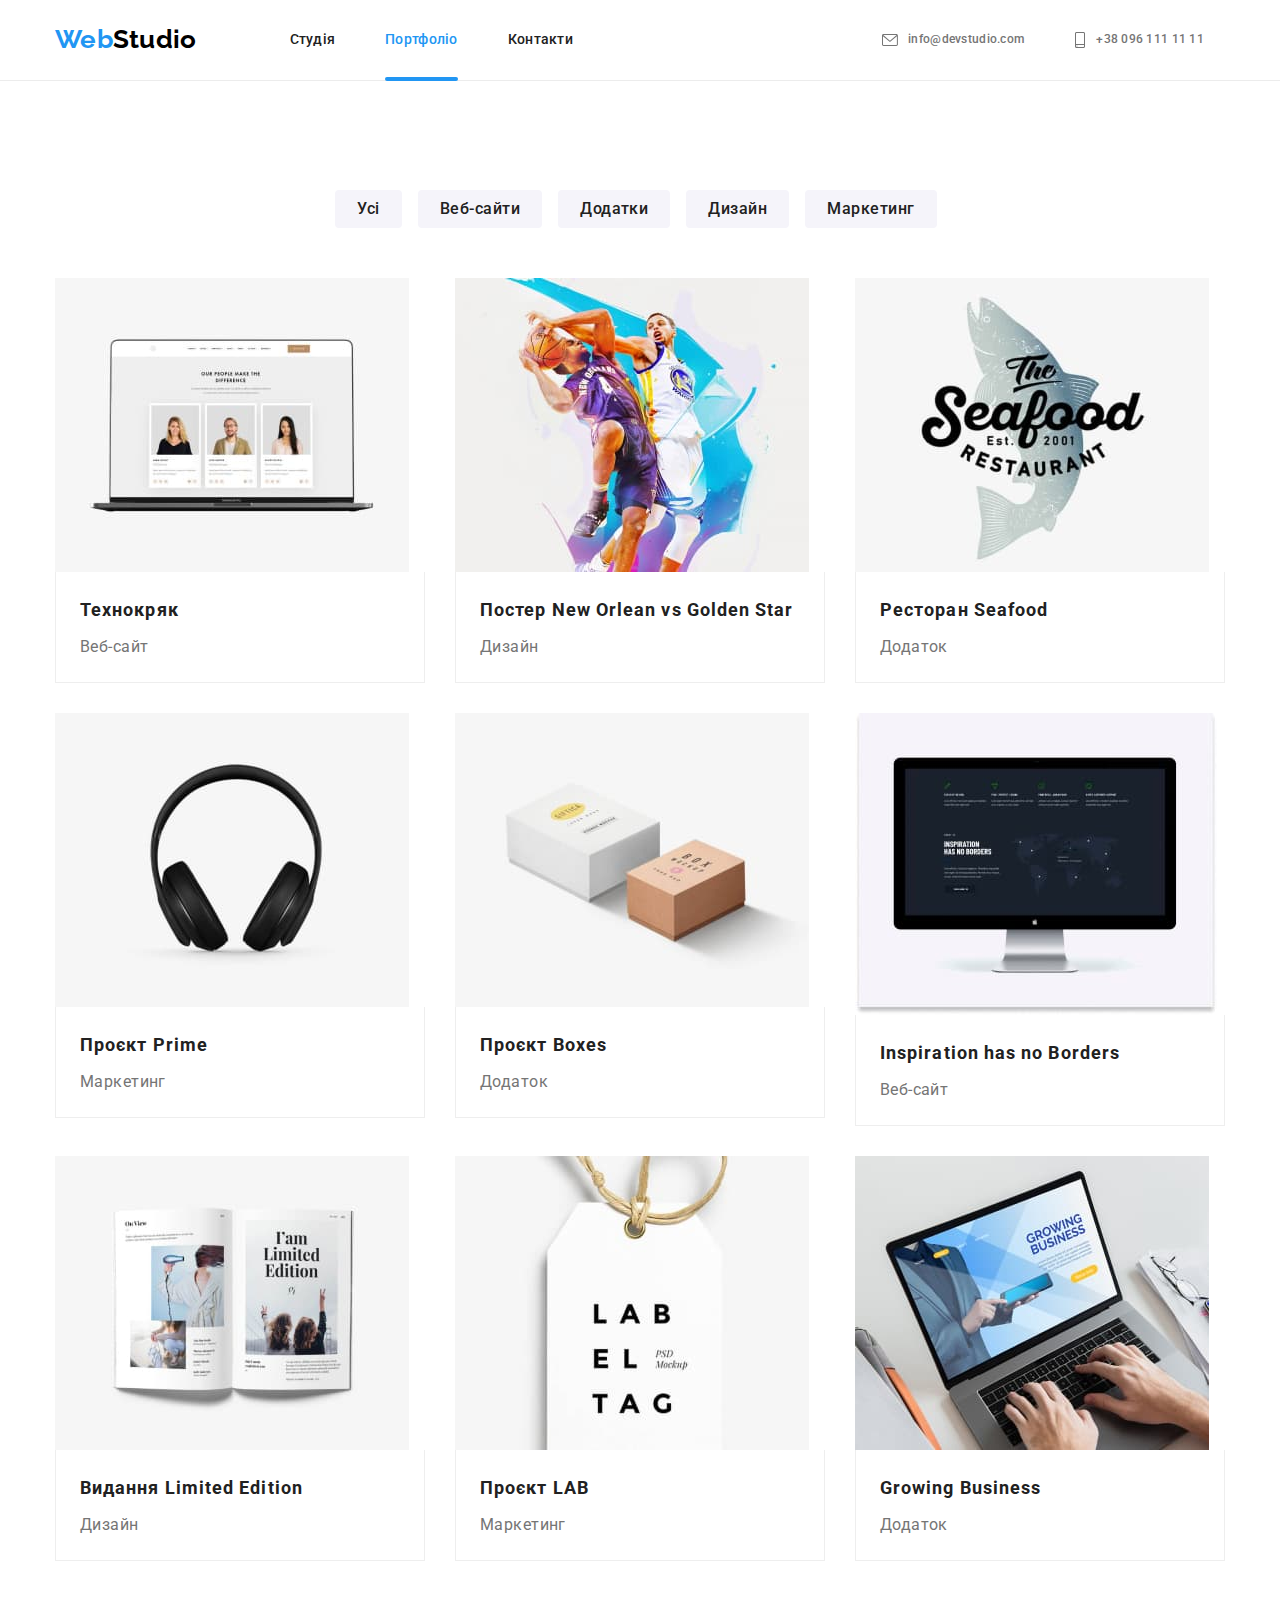
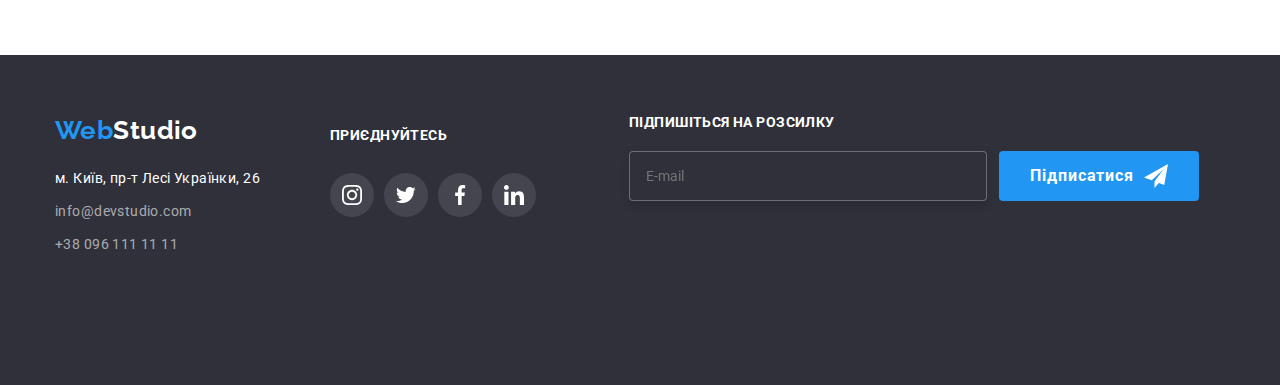
==== commit 1d3a44ee: "для другої перевірки" ====
--- a/portfolio.html
+++ b/portfolio.html
@@ -29,15 +29,16 @@
             aria-controls="menu-burger"
             data-menu-button
           >
+            <!--data-menu-button-->
             <svg width="40" height="40" aria-label="Перемикач мобільного меню">
+              <use
+                class="header__button--open"
+                href="./images/icons/symbol-defs.svg#burger_menu"
+              ></use>
               <use
                 class="header__button--close"
                 href="./images/icons/symbol-defs.svg#burger_close"
               ></use>
-              <use
-                class="header__button--menu"
-                href="./images/icons/symbol-defs.svg#burger_menu"
-              ></use>
             </svg>
           </button>
 
@@ -46,8 +47,10 @@
               <li class="header-nav__item">
                 <a href="./index.html" class="header-nav__link">Студія</a>
               </li>
-              <li class="header-nav__item header-nav--current">
-                <a href="./portfolio.html" class="header-nav__link"
+              <li class="header-nav__item">
+                <a
+                  href="./portfolio.html"
+                  class="header-nav__link header-nav--current"
                   >Портфоліо</a
                 >
               </li>
@@ -55,7 +58,6 @@
                 <a href="#" class="header-nav__link">Контакти</a>
               </li>
             </ul>
-
             <ul class="header-auth__desktop header-auth__list">
               <li class="header-auth__item">
                 <a href="mailto:info@devstudio.com">
@@ -72,6 +74,20 @@
                   </svg>
                   +38 096 111 11 11
                 </a>
+              </li>
+            </ul>
+            <ul class="header-social__list">
+              <li class="header-social__item">
+                <a href="./index.html">Instagram</a>
+              </li>
+              <li class="header-social__item">
+                <a href="./index.html">Twitter</a>
+              </li>
+              <li class="header-social__item">
+                <a href="./index.html">Facebook</a>
+              </li>
+              <li class="header-social__item">
+                <a href="./index.html">LinkedIn</a>
               </li>
             </ul>
           </div>
@@ -111,7 +127,7 @@
                         ./images/portfolio/mobile_project-1_1x.jpg 1x,
                         ./images/portfolio/mobile_project-1_2x.jpg 2x
                       "
-                      media="(max-width: 479px)"
+                      media="(max-width: 767px)"
                       sizes=""
                       type="image/jpeg"
                     />
@@ -120,7 +136,7 @@
                         ./images/portfolio/tablet_project-1_1x.jpg 1x,
                         ./images/portfolio/tablet_project-1_2x.jpg 2x
                       "
-                      media="(max-width: 1199px)"
+                      media="(min-width: 768px)"
                       sizes=""
                       type="image/jpeg"
                     />
@@ -161,7 +177,7 @@
                         ./images/portfolio/mobile_project-2_1x.jpg 1x,
                         ./images/portfolio/mobile_project-2_2x.jpg 2x
                       "
-                      media="(max-width: 479px)"
+                      media="(max-width: 767px)"
                       sizes=""
                       type="image/jpeg"
                     />
@@ -170,7 +186,7 @@
                         ./images/portfolio/tablet_project-2_1x.jpg 1x,
                         ./images/portfolio/tablet_project-2_2x.jpg 2x
                       "
-                      media="(max-width: 767px)"
+                      media="(min-width: 768px)"
                       sizes=""
                       type="image/jpeg"
                     />
@@ -213,7 +229,7 @@
                         ./images/portfolio/mobile_project-3_1x.jpg 1x,
                         ./images/portfolio/mobile_project-3_2x.jpg 2x
                       "
-                      media="(max-width: 479px)"
+                      media="(max-width: 767px)"
                       sizes=""
                       type="image/jpeg"
                     />
@@ -222,7 +238,7 @@
                         ./images/portfolio/tablet_project-3_1x.jpg 1x,
                         ./images/portfolio/tablet_project-3_2x.jpg 2x
                       "
-                      media="(max-width: 767px)"
+                      media="(min-width: 768px)"
                       sizes=""
                       type="image/jpeg"
                     />
@@ -263,7 +279,7 @@
                         ./images/portfolio/mobile_project-4_1x.jpg 1x,
                         ./images/portfolio/mobile_project-4_2x.jpg 2x
                       "
-                      media="(max-width: 479px)"
+                      media="(max-width: 767px)"
                       sizes=""
                       type="image/jpeg"
                     />
@@ -272,7 +288,7 @@
                         ./images/portfolio/tablet_project-4_1x.jpg 1x,
                         ./images/portfolio/tablet_project-4_2x.jpg 2x
                       "
-                      media="(max-width: 767px)"
+                      media="(min-width: 768px)"
                       sizes=""
                       type="image/jpeg"
                     />
@@ -313,7 +329,7 @@
                         ./images/portfolio/mobile_project-5_1x.jpg 1x,
                         ./images/portfolio/mobile_project-5_2x.jpg 2x
                       "
-                      media="(max-width: 479px)"
+                      media="(max-width: 767px)"
                       sizes=""
                       type="image/jpeg"
                     />
@@ -322,7 +338,7 @@
                         ./images/portfolio/tablet_project-5_1x.jpg 1x,
                         ./images/portfolio/tablet_project-5_2x.jpg 2x
                       "
-                      media="(max-width: 767px)"
+                      media="(min-width: 768px)"
                       sizes=""
                       type="image/jpeg"
                     />
@@ -363,7 +379,7 @@
                         ./images/portfolio/mobile_project-6_1x.jpg 1x,
                         ./images/portfolio/mobile_project-6_2x.jpg 2x
                       "
-                      media="(max-width: 479px)"
+                      media="(max-width: 767px)"
                       sizes=""
                       type="image/jpeg"
                     />
@@ -372,7 +388,7 @@
                         ./images/portfolio/tablet_project-6_1x.jpg 1x,
                         ./images/portfolio/tablet_project-6_2x.jpg 2x
                       "
-                      media="(max-width: 767px)"
+                      media="(min-width: 768px)"
                       sizes=""
                       type="image/jpeg"
                     />
@@ -413,7 +429,7 @@
                         ./images/portfolio/mobile_project-7_1x.jpg 1x,
                         ./images/portfolio/mobile_project-7_2x.jpg 2x
                       "
-                      media="(max-width: 479px)"
+                      media="(max-width: 767px)"
                       sizes=""
                       type="image/jpeg"
                     />
@@ -422,7 +438,7 @@
                         ./images/portfolio/tablet_project-7_1x.jpg 1x,
                         ./images/portfolio/tablet_project-7_2x.jpg 2x
                       "
-                      media="(max-width: 767px)"
+                      media="(min-width: 768px)"
                       sizes=""
                       type="image/jpeg"
                     />
@@ -463,7 +479,7 @@
                         ./images/portfolio/mobile_project-8_1x.jpg 1x,
                         ./images/portfolio/mobile_project-8_2x.jpg 2x
                       "
-                      media="(max-width: 479px)"
+                      media="(max-width: 767px)"
                       sizes=""
                       type="image/jpeg"
                     />
@@ -472,7 +488,7 @@
                         ./images/portfolio/tablet_project-8_1x.jpg 1x,
                         ./images/portfolio/tablet_project-8_2x.jpg 2x
                       "
-                      media="(max-width: 767px)"
+                      media="(min-width: 768px)"
                       sizes=""
                       type="image/jpeg"
                     />
@@ -514,7 +530,7 @@
                         ./images/portfolio/mobile_project-9_1x.jpg 1x,
                         ./images/portfolio/mobile_project-9_2x.jpg 2x
                       "
-                      media="(max-width: 479px)"
+                      media="(max-width: 767px)"
                       sizes=""
                       type="image/jpeg"
                     />
@@ -523,7 +539,7 @@
                         ./images/portfolio/tablet_project-9_1x.jpg 1x,
                         ./images/portfolio/tablet_project-9_2x.jpg 2x
                       "
-                      media="(max-width: 767px)"
+                      media="(min-width: 768px)"
                       sizes=""
                       type="image/jpeg"
                     />
@@ -558,6 +574,7 @@
         </div>
       </section>
     </main>
+
     <footer class="footer">
       <div class="footer__container container">
         <div class="footer-contacts">
@@ -638,5 +655,7 @@
         </div>
       </div>
     </footer>
+
+    <script src="./js/mobile-menu.js"></script>
   </body>
 </html>
--- a/css/main.min.css
+++ b/css/main.min.css
@@ -1 +1 @@
-:root{--primary-text-color: #212121;--title-text-color: #757575;--accent-color: #2196f3;--noactive-button: #f5f4fa;--accent-white-color: #ffffff}body{margin:0;font-family:Roboto,sans-serif;font-size:14px;letter-spacing:.03em}img{display:block;max-width:100%}.visually-hidden{position:absolute;width:1px;height:1px;margin:-1px;border:0;padding:0;white-space:nowrap;-webkit-clip-path:inset(100%);clip-path:inset(100%);clip:rect(0 0 0 0);overflow:hidden}.container{padding-left:15px;padding-right:15px;margin-left:auto;margin-right:auto}@media screen and (min-width: 480px){.container{width:480px}}@media screen and (min-width: 768px){.container{width:768px}}@media screen and (min-width: 1200px){.container{width:1200px}}.header__logo{color:#000;font-family:Raleway,sans-serif;font-weight:700;font-size:26px;line-height:1.19}.header__logo--blue{color:var(--accent-color)}@media screen and (max-width: 767px){.header__logo{display:block}}@media screen and (min-width: 768px){.header__logo{margin:26px 0}}@media screen and (min-width: 1200px){.header__logo{margin:24px 0 25px auto}}.footer-contacts .footer-logo{display:block;margin-bottom:20px;-webkit-transition:color 250ms cubic-bezier(0.4, 0, 0.2, 1);transition:color 250ms cubic-bezier(0.4, 0, 0.2, 1);font-family:Raleway,sans-serif;font-weight:700;font-size:24px;line-height:1.17;color:var(--accent-white-color);text-decoration:none}@media screen and (min-width: 768px){.footer-contacts .footer-logo{font-size:26px;line-height:1.19}}.footer-logo--blue{color:var(--accent-color)}.header{font-weight:500;font-size:14px;line-height:1.14;letter-spacing:.02em;border-bottom:1px solid #ececec}.header__container{display:-webkit-box;display:-ms-flexbox;display:flex;position:relative;-ms-flex-line-pack:center;align-content:center}.header__container.is-open{display:block}.header-nav{display:-webkit-box;display:-ms-flexbox;display:flex;width:100%;-webkit-box-align:center;-ms-flex-align:center;align-items:center;-webkit-box-pack:justify;-ms-flex-pack:justify;justify-content:space-between}@media screen and (min-width: 1200px){.header-nav{padding:0 auto;width:100%;max-width:1200px}}.header-menu__container{text-align:center;background-color:var(--accent-white-color);color:var(--primary-text-color)}@media screen and (max-width: 767px){.header-menu__container{display:none;position:absolute;top:100%;left:0;width:100%;padding-left:40px}}@media screen and (min-width: 768px){.header-menu__container{display:-webkit-box;display:-ms-flexbox;display:flex;position:static;-webkit-box-flex:1;-ms-flex-positive:1;flex-grow:1;-webkit-box-pack:justify;-ms-flex-pack:justify;justify-content:space-between;text-align:center;padding:0}}@media screen and (max-width: 767px){.header-menu__container.is-open{display:block}}.header__button{display:-webkit-inline-box;display:-ms-inline-flexbox;display:inline-flex;margin:0;padding:10px 15px 10px 0;border:none;background-color:rgba(0,0,0,0)}@media screen and (min-width: 768px){.header__button{display:none}}.header__button svg{fill:var(--primary-text-color);-webkit-transition:color 250ms cubic-bezier(0.4, 0, 0.2, 1);transition:color 250ms cubic-bezier(0.4, 0, 0.2, 1)}.header__button svg:hover,.header__button svg:focus{fill:var(--accent-color)}.header__button--close{width:24px;height:16px}.header__button .header__button--close{display:none}.header__button.is-open .header__button--close{display:block}.header__button.is-open .header__button--open{display:none}.header-nav__list{padding:0;margin:0;list-style:none}@media screen and (max-width: 767px){.header-nav__list{display:none}}@media screen and (min-width: 768px){.header-nav__list{display:-webkit-box;display:-ms-flexbox;display:flex;margin-left:88px;padding:32px 0}}@media screen and (min-width: 1200px){.header-nav__list{display:-webkit-box;display:-ms-flexbox;display:flex;margin:0 93px 0}}.header-nav__item{position:relative;margin-right:50px;font-size:40px;line-height:1.17px}.header-nav__item:last-child{margin-right:0}@media screen and (min-width: 768px){.header-nav__item{font-size:14px;line-height:1.17px}}.header-nav a{text-decoration:none}@media screen and (max-width: 1199px){.header-nav a{width:100%}}.header-nav__list a{color:var(--primary-text-color);-webkit-transition:color 250ms cubic-bezier(0.4, 0, 0.2, 1);transition:color 250ms cubic-bezier(0.4, 0, 0.2, 1)}.header-nav__list a:hover,.header-nav__list a:focus{color:var(--accent-color)}.header-nav__list .header-nav--current{color:var(--accent-color);background-color:var(--accent-white-color)}@media screen and (min-width: 768px){.header-nav--current::after{position:absolute;content:"";width:100%;height:4px;border-radius:2px;background:var(--accent-color);bottom:-40px;left:0}}.header-auth__list{padding:0;-webkit-box-align:center;-ms-flex-align:center;align-items:center;list-style:none}@media screen and (max-width: 767px){.header-auth__list{display:none;margin-left:auto;margin-top:270px;margin-bottom:0}}@media screen and (min-width: 768px){.header-auth__list{display:block;margin-left:90px}}@media screen and (min-width: 1200px){.header-auth__list{display:-webkit-box;display:-ms-flexbox;display:flex;margin:0;margin:15px 21px 15px auto}}@media screen and (max-width: 767px){.header-auth__item{padding-bottom:32px}.header-auth__item:last-child{padding-bottom:64px}}@media screen and (min-width: 768px){.header-auth__item{padding-bottom:10px}.header-auth__item:last-child{padding-bottom:0}}@media screen and (min-width: 1200px){.header-auth__item{padding-bottom:0}}.header-auth__list a{display:-webkit-box;display:-ms-flexbox;display:flex;color:var(--title-text-color);-webkit-box-align:center;-ms-flex-align:center;align-items:center;text-decoration:none;-webkit-transition:color 250ms cubic-bezier(0.4, 0, 0.2, 1);transition:color 250ms cubic-bezier(0.4, 0, 0.2, 1)}.header-auth__list a:hover,.header-auth__list a:focus{color:var(--accent-color)}@media screen and (max-width: 767px){.header-auth__list a{font-size:40px;line-height:1.175px}}@media screen and (min-width: 768px){.header-auth__list a{font-size:12px;line-height:1.17}}@media screen and (min-width: 1200px){.header-auth__item+.header-auth__item{margin-left:50px}}a .header-auth__icon{display:none}@media screen and (min-width: 768px){a .header-auth__icon{display:inline-block;fill:var(--title-text-color);margin-right:10px;-webkit-transition:fill 250ms cubic-bezier(0.4, 0, 0.2, 1);transition:fill 250ms cubic-bezier(0.4, 0, 0.2, 1)}}a .header-auth__icon a:hover .header-auth__icon,a .header-auth__icon a:focus .header-auth__icon{fill:var(--accent-color)}.footer{background-color:#2f303a;padding:60px 0}.footer__container{display:block;text-align:center}@media screen and (min-width: 768px){.footer__container{display:inline-block}}@media screen and (min-width: 1200px){.footer__container{display:-webkit-box;display:-ms-flexbox;display:flex;width:1200px;padding-left:15px;padding-right:15px;margin-left:auto;margin-right:auto}}.footer-contacts{display:inline-block;margin-bottom:60px}.footer-contacts__list{padding:0;margin:0;list-style:none;display:block;text-decoration:none}.footer__address{font-weight:400;font-style:normal;color:var(--accent-white-color)}.footer-contacts__list{display:inline-block}.footer-contacts__list li{line-height:24px}@media screen and (min-width: 480px){.footer-contacts__list li{margin-bottom:8px}.footer-contacts__list li li:last-child{margin-bottom:0}}@media screen and (min-width: 1200px){.footer-contacts__list li{margin-bottom:9px}.footer-contacts__list li li:last-child{margin-bottom:0}}.footer-contacts__list a{color:rgba(255,255,255,.6);text-decoration:none;-webkit-transition:color 250ms cubic-bezier(0.4, 0, 0.2, 1);transition:color 250ms cubic-bezier(0.4, 0, 0.2, 1)}.footer-contacts__list a:hover,.footer-contacts__list a:focus{color:var(--accent-color)}.footer-social{text-align:center;margin-bottom:60px}@media screen and (min-width: 768px){.footer-social{display:inline-block;margin-left:165px}}@media screen and (min-width: 1200px){.footer-social{display:inline-block;margin:0;margin-left:70px;padding:0;text-align:left}}.footer-social h2{color:var(--accent-white-color);font-weight:700;font-size:14px;line-height:16px;letter-spacing:.03em;text-transform:uppercase;margin-bottom:20px}.footer-social__list{display:-webkit-box;display:-ms-flexbox;display:flex;padding:0;margin:0;-webkit-box-pack:center;-ms-flex-pack:center;justify-content:center;list-style:none;-webkit-transition:color 250ms cubic-bezier(0.4, 0, 0.2, 1);transition:color 250ms cubic-bezier(0.4, 0, 0.2, 1)}@media screen and (min-width: 768px){.footer-social__list{padding-top:10px}}.footer-social__list li{line-height:24px}.footer-social__list li li:last-child{margin-bottom:0}.footer-social a{text-decoration:none;color:rgba(255,255,255,.6);-webkit-transition:color 250ms cubic-bezier(0.4, 0, 0.2, 1);transition:color 250ms cubic-bezier(0.4, 0, 0.2, 1)}.footer-social a:hover,.footer-social a:focus{color:var(--accent-color)}.footer-social__icons{margin-right:10px;border-radius:50%;-webkit-transition:background-color 250ms cubic-bezier(0.4, 0, 0.2, 1),border-radius 250ms cubic-bezier(0.4, 0, 0.2, 1),fill 250ms cubic-bezier(0.4, 0, 0.2, 1);transition:background-color 250ms cubic-bezier(0.4, 0, 0.2, 1),border-radius 250ms cubic-bezier(0.4, 0, 0.2, 1),fill 250ms cubic-bezier(0.4, 0, 0.2, 1)}.footer-social__icons:last-child{margin-right:0;-webkit-transition:color 250ms cubic-bezier(0.4, 0, 0.2, 1);transition:color 250ms cubic-bezier(0.4, 0, 0.2, 1);-webkit-transition:background-color 250ms cubic-bezier(0.4, 0, 0.2, 1);transition:background-color 250ms cubic-bezier(0.4, 0, 0.2, 1);transition:color 250ms cubic-bezier(0.4, 0, 0.2, 1)}.footer-social__icons:hover,.footer-social__icons:focus{fill:var(--accent-white-color);border-radius:50%;background-color:var(--accent-color)}.footer-social__link{display:-webkit-box;display:-ms-flexbox;display:flex;-webkit-box-align:center;-ms-flex-align:center;align-items:center;-webkit-box-pack:center;-ms-flex-pack:center;justify-content:center;width:44px;height:44px;border-radius:50%;background-color:rgba(255,255,255,.1);-webkit-transition:fill 250ms cubic-bezier(0.4, 0, 0.2, 1);transition:fill 250ms cubic-bezier(0.4, 0, 0.2, 1)}.footer-social__link svg{fill:var(--accent-white-color)}.footer-form{margin-top:0;margin-left:0}@media screen and (min-width: 1200px){.footer-form{margin-top:12px;margin-left:93px}}.footer-form__text{margin:0;padding-bottom:20px;font-weight:700;line-height:1.14;letter-spacing:.03em;text-transform:uppercase;color:var(--accent-white-color)}@media screen and (min-width: 1200px){.footer-form__text{text-align:left}}.footer-form label{display:block;margin-left:auto;margin-right:auto}.footer-form input{padding:15px 0 15px 16px;width:100%;height:45px;background-color:#2f303a;color:var(--accent-white-color);border:1px solid rgba(255,255,255,.3);-webkit-filter:drop-shadow(0px 4px 4px rgba(0, 0, 0, 0.15));filter:drop-shadow(0px 4px 4px rgba(0, 0, 0, 0.15));border-radius:4px}.footer-form input input::-webkit-input-placeholder{font-weight:400;font-size:16px;line-height:1.25;display:-webkit-box;display:flex;-webkit-box-align:center;align-items:center;color:rgba(255,255,255,.6)}.footer-form input input::-moz-placeholder{font-weight:400;font-size:16px;line-height:1.25;display:flex;align-items:center;color:rgba(255,255,255,.6)}.footer-form input input:-ms-input-placeholder{font-weight:400;font-size:16px;line-height:1.25;display:-ms-flexbox;display:flex;-ms-flex-align:center;align-items:center;color:rgba(255,255,255,.6)}.footer-form input input::-ms-input-placeholder{font-weight:400;font-size:16px;line-height:1.25;display:-ms-flexbox;display:flex;-ms-flex-align:center;align-items:center;color:rgba(255,255,255,.6)}.footer-form input input::placeholder{font-weight:400;font-size:16px;line-height:1.25;display:-webkit-box;display:-ms-flexbox;display:flex;-webkit-box-align:center;-ms-flex-align:center;align-items:center;color:rgba(255,255,255,.6)}@media screen and (max-width: 1199px){.footer-form input{height:50px;max-width:450px}}@media screen and (min-width: 1200px){.footer-form input{height:50px;width:358px}}.footer-form button{display:-webkit-inline-box;display:-ms-inline-flexbox;display:inline-flex;-ms-flex-line-pack:center;align-content:center;-webkit-box-pack:center;-ms-flex-pack:center;justify-content:center;width:200px;height:50px;margin-top:20px;padding:0;background-color:var(--accent-color);border:none;border-radius:4px;font-weight:700;font-size:16px;line-height:1.88;letter-spacing:.06em;-webkit-box-align:center;-ms-flex-align:center;align-items:center;text-align:center;color:var(--accent-white-color);-webkit-transition:background-color 250ms cubic-bezier(0.4, 0, 0.2, 1);transition:background-color 250ms cubic-bezier(0.4, 0, 0.2, 1)}.footer-form button:hover,.footer-form button:focus{background-color:#188ce8;cursor:pointer}@media screen and (min-width: 768px){.footer-form button{margin-left:12px}}.footer-form__send{display:-webkit-inline-box;display:-ms-inline-flexbox;display:inline-flex}.footer-form button img{margin-left:10px;width:24px;height:24px}.hero{background-image:-webkit-gradient(linear, left top, left bottom, from(rgba(47, 48, 58, 0.4)), to(rgba(47, 48, 58, 0.4))),url("../images/hero-mobile_1x.jpg");background-image:linear-gradient(rgba(47, 48, 58, 0.4), rgba(47, 48, 58, 0.4)),url("../images/hero-mobile_1x.jpg");background-size:cover;background-repeat:no-repeat;background-position:center;text-align:center;color:var(--accent-white-color);background-color:#2f303a;margin:0 auto}@media screen and (max-width: 1199px){.hero{padding:118px 0}}@media screen and (min-width: 1200px){.hero{padding-top:200px;padding-bottom:200px;max-width:1600px}}@media(min-device-pixel-ratio: 2),(-webkit-min-device-pixel-ratio: 2),(min-resolution: 192dpi),(min-resolution: 2dppx){.hero{background-image:url("../images/hero-mobile_2x.jpg")}}@media(min-device-pixel-ratio: 3),(-webkit-min-device-pixel-ratio: 3),(min-resolution: 288dpi),(min-resolution: 3dppx){.hero{background-image:url("../images/hero-mobile_3x.jpg")}}@media screen and (min-width: 481px){.hero{background-image:-webkit-gradient(linear, left top, left bottom, from(rgba(47, 48, 58, 0.4)), to(rgba(47, 48, 58, 0.4))),url("../images/hero-tablet_1x.jpg");background-image:linear-gradient(rgba(47, 48, 58, 0.4), rgba(47, 48, 58, 0.4)),url("../images/hero-tablet_1x.jpg")}}@media screen and (min-width: 481px)and (min-device-pixel-ratio: 2),screen and (min-width: 481px)and (-webkit-min-device-pixel-ratio: 2),screen and (min-width: 481px)and (min-resolution: 192dpi),screen and (min-width: 481px)and (min-resolution: 2dppx){.hero{background-image:url("../images/hero-tablet_2x.jpg")}}@media screen and (min-width: 481px)and (min-device-pixel-ratio: 3),screen and (min-width: 481px)and (-webkit-min-device-pixel-ratio: 3),screen and (min-width: 481px)and (min-resolution: 288dpi),screen and (min-width: 481px)and (min-resolution: 3dppx){.hero{background-image:url("../images/hero-tablet_3x.jpg")}}@media screen and (min-width: 769px){.hero{background-image:-webkit-gradient(linear, left top, left bottom, from(rgba(47, 48, 58, 0.4)), to(rgba(47, 48, 58, 0.4))),url("../images/hero-desktop_1x.jpg");background-image:linear-gradient(rgba(47, 48, 58, 0.4), rgba(47, 48, 58, 0.4)),url("../images/hero-desktop_1x.jpg")}}@media screen and (min-width: 769px)and (min-device-pixel-ratio: 2),screen and (min-width: 769px)and (-webkit-min-device-pixel-ratio: 2),screen and (min-width: 769px)and (min-resolution: 192dpi),screen and (min-width: 769px)and (min-resolution: 2dppx){.hero{background-image:url("../images/hero-desktop_2x.jpg")}}@media screen and (min-width: 769px)and (min-device-pixel-ratio: 3),screen and (min-width: 769px)and (-webkit-min-device-pixel-ratio: 3),screen and (min-width: 769px)and (min-resolution: 288dpi),screen and (min-width: 769px)and (min-resolution: 3dppx){.hero{background-image:url("../images/hero-desktop_3x.jpg")}}.hero__container{display:block;width:1200px;padding-left:15px;padding-right:15px;margin-left:auto;margin-right:auto}.hero h1{margin-top:0;margin-bottom:30px;font-weight:900;font-size:26px;line-height:1.62;text-transform:uppercase}@media screen and (min-width: 1200px){.hero h1{font-size:44px;line-height:1.36;letter-spacing:.06em}}.hero__button{background-color:var(--accent-color);color:var(--accent-white-color);border:1px solid var(--accent-color);border-radius:4px;font-weight:700;font-size:16px;line-height:1.87;letter-spacing:.06em;padding:10px 24px;-webkit-transition:background-color 250ms cubic-bezier(0.4, 0, 0.2, 1);transition:background-color 250ms cubic-bezier(0.4, 0, 0.2, 1)}.hero__button:hover,.hero__button:focus{background-color:#188ce8;cursor:pointer}@media screen and (min-width: 1200px){.hero__button{padding:10px 32px}}.features__section{padding-top:60px;padding-bottom:60px}@media screen and (min-width: 768px){.features__section{padding-top:94px;padding-bottom:94px}}.features__list{padding:0;margin:0;list-style:none}@media screen and (min-width: 768px){.features__list{display:-webkit-box;display:-ms-flexbox;display:flex;-ms-flex-wrap:wrap;flex-wrap:wrap}}.features__item{margin-bottom:30px}.features__item:last-child{margin-bottom:0}@media screen and (min-width: 768px)and (max-width: 1199px){.features__item{width:calc((100% - 60px)/2);margin-right:30px}.features__item:nth-child(2n){margin-right:0}.features__item:nth-last-child(-n+2){margin-bottom:0}}@media screen and (min-width: 1200px){.features__item{width:calc((100% - 120px)/4);margin-right:30px}.features__item:nth-child(4n){margin-right:0}.features__item:nth-last-child(-n+4){margin-bottom:0}}.features__item::before{display:block;content:"";height:120px;background-color:var(--noactive-button);border-radius:4px;background-repeat:no-repeat;background-position:center;margin-bottom:30px}.features__item::before:last-child{margin-right:0}.features__item--antena::before{background-image:url("../images/antenna 1.svg")}.features__item--clock::before{background-image:url("../images/clock 1.svg")}.features__item--diagram::before{background-image:url("../images/diagram 1.svg")}.features__item--astronaut::before{background-image:url("../images/astronaut 1.svg")}.features__title{margin-top:0;margin-bottom:10px;color:var(--primary-text-color);font-size:14px;font-weight:700;line-height:1.14;letter-spacing:.03em;text-transform:uppercase;text-align:center}@media screen and (min-width: 768px){.features__title{text-align:start}}.features__text{margin-top:0;margin-bottom:0;line-height:1.71;font-size:14px;color:var(--title-text-color)}.we-do__section{padding-bottom:94px}@media screen and (max-width: 1199px){.we-do__section{display:none}}.we-do__title{margin-top:0;margin-bottom:50px;font-weight:700;font-size:36px;line-height:1.17;text-align:center;letter-spacing:.03em;color:var(--primary-text-color)}.we-do__list{list-style:none;display:-webkit-box;display:-ms-flexbox;display:flex;-ms-flex-wrap:wrap;flex-wrap:wrap;padding:0;margin:0}.we-do__item{width:370px;margin-right:30px}.we-do__item:nth-child(3n){margin-right:0}.we-do__item:nth-last-child(-n+4){margin-bottom:0}.we-do__link{text-decoration:none}.we-do__section img{width:370px}.we-do__box{position:relative;display:-webkit-box;display:-ms-flexbox;display:flex;-webkit-box-pack:center;-ms-flex-pack:center;justify-content:center;-webkit-box-align:end;-ms-flex-align:end;align-items:flex-end}.we-do__box::before{display:inline-block;position:absolute;content:"";width:100%;height:71px;background:rgba(47,48,58,.8)}.we-do__box h3{position:absolute;padding:27px 0;margin:0;font-size:14px;line-height:1.14;text-transform:uppercase;color:var(--accent-white-color)}.team__section{padding:60px 0;background-color:#f5f4fa}@media screen and (min-width: 768px){.team__section{padding-top:94px;padding-bottom:94px}}.team__container h2{margin-top:0;margin-bottom:30px;font-weight:700;font-size:28px;line-height:1.17;text-align:center;color:var(--primary-text-color)}@media screen and (min-width: 768px){.team__container h2{margin-bottom:30px}}@media screen and (min-width: 1200px){.team__container h2{margin-bottom:50px;font-size:36px}}.team-section__list{list-style:none;-webkit-box-pack:center;-ms-flex-pack:center;justify-content:center;padding:0;margin:0}@media screen and (min-width: 768px){.team-section__list{display:-webkit-box;display:-ms-flexbox;display:flex;-ms-flex-wrap:wrap;flex-wrap:wrap}}.team-section__item{margin-bottom:30px;background-color:var(--accent-white-color);-webkit-box-shadow:0px 1px 3px rgba(0,0,0,.12),0px 1px 1px rgba(0,0,0,.14),0px 2px 1px rgba(0,0,0,.2);box-shadow:0px 1px 3px rgba(0,0,0,.12),0px 1px 1px rgba(0,0,0,.14),0px 2px 1px rgba(0,0,0,.2);border-radius:0px 0px 4px 4px}@media screen and (min-width: 768px)and (max-width: 1199px){.team-section__item{width:calc((100% - 60px)/2);margin-right:30px}.team-section__item:nth-child(2n){margin-right:0}.team-section__item:nth-last-child(-n+2){margin-bottom:0}}@media screen and (min-width: 1200px){.team-section__item{width:calc((100% - 120px)/4);margin-right:30px}.team-section__item:nth-child(4n){margin-right:0}.team-section__item:nth-last-child(-n+4){margin-bottom:0}}.team-section__title{padding:30px 0 24px;text-align:center;font-size:16px;line-height:1.18;letter-spacing:.42px}.team-section__title h3{font-weight:500;margin-top:0;margin-bottom:10px;color:var(--primary-text-color)}.team-section__title p{font-weight:400;color:var(--title-text-color);margin-top:0;margin-bottom:16px}@media screen and (min-width: 768px){.team-section__title{padding:30px 0}}.team-list{display:-webkit-box;display:-ms-flexbox;display:flex;-ms-flex-wrap:wrap;flex-wrap:wrap;list-style:none;-webkit-box-align:center;-ms-flex-align:center;align-items:center;-webkit-box-pack:center;-ms-flex-pack:center;justify-content:center;padding:0}.team-list__icons{margin-right:10px}.team-list__icons:last-child{margin-right:0}.team-list__link{display:-webkit-box;display:-ms-flexbox;display:flex;-webkit-box-align:center;-ms-flex-align:center;align-items:center;-webkit-box-pack:center;-ms-flex-pack:center;justify-content:center;width:44px;height:44px;border-radius:50%;background-color:var(--accent-white-color);-webkit-transition:background-color 250ms cubic-bezier(0.4, 0, 0.2, 1);transition:background-color 250ms cubic-bezier(0.4, 0, 0.2, 1)}.team-list__link:hover,.team-list__link:focus{background-color:var(--accent-color)}a .team-list--social{fill:#afb1b8;-webkit-transition:fill 250ms cubic-bezier(0.4, 0, 0.2, 1);transition:fill 250ms cubic-bezier(0.4, 0, 0.2, 1)}.team-list__link:hover .team-list--social,.team-list__link:focus .team-list--social{fill:var(--accent-white-color)}.customers__section{padding-top:60px;padding-bottom:60px}@media screen and (min-width: 1200px){.customers__section{padding-top:94px;padding-bottom:94px}}.customers__title{margin-top:0;margin-bottom:30px;font-weight:700;font-size:28px;line-height:1.17;text-align:center;color:var(--primary-text-color)}@media screen and (min-width: 768px){.customers__title{margin-bottom:30px}}@media screen and (min-width: 1200px){.customers__title{font-size:36px;margin-bottom:50px}}.customers__list{padding:0;margin:0;list-style:none;display:-webkit-box;display:-ms-flexbox;display:flex;-ms-flex-wrap:wrap;flex-wrap:wrap;width:100%}.customers__item{text-align:center}@media screen and (max-width: 767px){.customers__item{width:calc((100% - 60px)/2);margin-right:30px;margin-bottom:30px}.customers__item:nth-child(2n){margin-right:0}.customers__item:nth-last-child(-n+2){margin-bottom:0}}@media screen and (min-width: 768px)and (max-width: 1199px){.customers__item{width:calc((100% - 90px)/3);margin-right:30px;margin-bottom:30px}.customers__item:nth-child(3n){margin-right:0}.customers__item:nth-last-child(-n+3){margin-bottom:0}}@media screen and (min-width: 1200px){.customers__item{width:calc((100% - 150px)/6);margin-right:30px}.customers__item:nth-child(6n){margin-right:0}}.customers__link{display:-webkit-box;display:-ms-flexbox;display:flex;-webkit-box-align:center;-ms-flex-align:center;align-items:center;-webkit-box-pack:center;-ms-flex-pack:center;justify-content:center;max-width:210px;height:92px;border:1px solid #afb1b8;border-radius:4px;-webkit-transition:border 250ms cubic-bezier(0.4, 0, 0.2, 1);transition:border 250ms cubic-bezier(0.4, 0, 0.2, 1)}.customers__link:hover,.customers__link:focus{border:1px solid var(--accent-color)}.customer__icon{fill:#afb1b8;-webkit-transition:fill 250ms cubic-bezier(0.4, 0, 0.2, 1);transition:fill 250ms cubic-bezier(0.4, 0, 0.2, 1)}.customers__link:hover .customer__icon,.customers__link:focus .customer__icon{fill:var(--accent-color)}.portfolio__section{padding-top:60px;padding-bottom:60px}@media screen and (min-width: 768px){.portfolio__section{padding-top:94px;padding-bottom:94px}}.portfolio__project{display:block}.portfolio__container{width:100%}@media screen and (min-width: 768px){.portfolio__container{max-width:1200px}}.portfolio__list{-ms-flex-wrap:wrap;flex-wrap:wrap;padding:0;margin:0;list-style:none}@media screen and (min-width: 768px){.portfolio__list{display:-webkit-box;display:-ms-flexbox;display:flex}}.portfolio__item{margin-bottom:30px;width:100%}@media screen and (max-width: 767px){.portfolio__item{width:100%}}@media screen and (min-width: 768px){.portfolio__item{margin-right:30px}.portfolio__item:nth-child(2n){margin-right:0}.portfolio__item:nth-last-child(-n+2){margin-bottom:0}}@media screen and (min-width: 1200px){.portfolio__item{width:calc((100% - 60px)/3);margin-right:30px}.portfolio__item:nth-child(3n){margin-right:0}.portfolio__item:nth-last-child(-n+3){margin-bottom:0}}.portfolio__link{display:block;overflow:hidden;text-decoration:none;-webkit-transition:-webkit-box-shadow 250ms cubic-bezier(0.4, 0, 0.2, 1);transition:-webkit-box-shadow 250ms cubic-bezier(0.4, 0, 0.2, 1);transition:box-shadow 250ms cubic-bezier(0.4, 0, 0.2, 1);transition:box-shadow 250ms cubic-bezier(0.4, 0, 0.2, 1), -webkit-box-shadow 250ms cubic-bezier(0.4, 0, 0.2, 1);-webkit-transition:opacity 250ms cubic-bezier(0.4, 0, 0.2, 1);transition:opacity 250ms cubic-bezier(0.4, 0, 0.2, 1)}.portfolio__link:hover,.portfolio__link:focus{-webkit-box-shadow:0px 1px 1px rgba(0,0,0,.12),0px 4px 4px rgba(0,0,0,.06),1px 4px 6px rgba(0,0,0,.16);box-shadow:0px 1px 1px rgba(0,0,0,.12),0px 4px 4px rgba(0,0,0,.06),1px 4px 6px rgba(0,0,0,.16);opacity:1}.portfolio__overlay{position:relative;overflow:hidden}.portfolio__overlay picture{display:block;max-width:100%}.portfolio__overlay--text{display:-webkit-box;display:-ms-flexbox;display:flex;position:absolute;-webkit-box-pack:center;-ms-flex-pack:center;justify-content:center;-webkit-box-align:center;-ms-flex-align:center;align-items:center;width:100%;height:100%;top:0;left:0;padding-right:30px;padding-left:30px;margin-top:0;margin-bottom:0;background-color:rgba(33,150,243,.9);color:var(--accent-white-color);font-weight:400;font-size:18px;line-height:1.56;-webkit-transform:translateY(100%);transform:translateY(100%);-webkit-transition:opacity 250ms cubic-bezier(0.4, 0, 0.2, 1),-webkit-transform 250ms cubic-bezier(0.4, 0, 0.2, 1);transition:opacity 250ms cubic-bezier(0.4, 0, 0.2, 1),-webkit-transform 250ms cubic-bezier(0.4, 0, 0.2, 1);transition:opacity 250ms cubic-bezier(0.4, 0, 0.2, 1),transform 250ms cubic-bezier(0.4, 0, 0.2, 1);transition:opacity 250ms cubic-bezier(0.4, 0, 0.2, 1),transform 250ms cubic-bezier(0.4, 0, 0.2, 1),-webkit-transform 250ms cubic-bezier(0.4, 0, 0.2, 1)}.portfolio__link:hover .portfolio__overlay--text::before,.portfolio__link:focus .portfolio__overlay--text::before{-webkit-transform:translateY(0%);transform:translateY(0%);opacity:1}.portfolio__link:hover .portfolio__overlay--text,.portfolio__link:focus .portfolio-__overlay--text{-webkit-transform:translateY(0);transform:translateY(0)}.portfolio__text{padding:20px 24px;border-right:1px solid #eee;border-bottom:1px solid #eee;border-left:1px solid #eee}.portfolio__text h2{color:var(--primary-text-color);font-weight:700;font-size:18px;line-height:2;letter-spacing:.06em;margin-top:0;margin-bottom:4px}.portfolio__text p{color:var(--title-text-color);font-size:16px;line-height:1.88;margin-top:0px;margin-bottom:0px}.portfolio__button{display:-webkit-box;display:-ms-flexbox;display:flex;-ms-flex-wrap:wrap;flex-wrap:wrap;margin:0;margin-bottom:40px}@media screen and (min-width: 768px){.portfolio__button{-webkit-box-pack:center;-ms-flex-pack:center;justify-content:center;margin-top:0;margin-bottom:50px;padding:0}.portfolio__button li:not(:last-child){margin-right:8px}}.portfolio__button button{margin-right:8px;margin-top:15px;font-family:inherit;font-weight:500;font-size:16px;line-height:1.62;letter-spacing:.03em;list-style:none;cursor:pointer;background-color:var(--noactive-button);color:var(--primary-text-color);text-decoration:none;border-radius:4px;border:none;padding:6px 22px;-webkit-transition:background-color 250ms cubic-bezier(0.4, 0, 0.2, 1),color 250ms cubic-bezier(0.4, 0, 0.2, 1),-webkit-box-shadow 250ms cubic-bezier(0.4, 0, 0.2, 1);transition:background-color 250ms cubic-bezier(0.4, 0, 0.2, 1),color 250ms cubic-bezier(0.4, 0, 0.2, 1),-webkit-box-shadow 250ms cubic-bezier(0.4, 0, 0.2, 1);transition:background-color 250ms cubic-bezier(0.4, 0, 0.2, 1),color 250ms cubic-bezier(0.4, 0, 0.2, 1),box-shadow 250ms cubic-bezier(0.4, 0, 0.2, 1);transition:background-color 250ms cubic-bezier(0.4, 0, 0.2, 1),color 250ms cubic-bezier(0.4, 0, 0.2, 1),box-shadow 250ms cubic-bezier(0.4, 0, 0.2, 1),-webkit-box-shadow 250ms cubic-bezier(0.4, 0, 0.2, 1)}.portfolio__button button:hover,.portfolio__button button:focus{background-color:var(--accent-color);color:var(--accent-white-color);-webkit-box-shadow:0px 3px 1px rgba(0,0,0,.1),0px 1px 2px rgba(0,0,0,.08),0px 2px 2px rgba(0,0,0,.12);box-shadow:0px 3px 1px rgba(0,0,0,.1),0px 1px 2px rgba(0,0,0,.08),0px 2px 2px rgba(0,0,0,.12)}.portfolio__button li{padding:0;margin:0;list-style:none}.backdrop{position:fixed;top:0;left:0;width:100%;height:100%;padding:93px 15px 94px;background-color:rgba(0,0,0,.1);overflow-y:scroll;overflow-x:scroll}.backdrop.is-hidden{opacity:0;pointer-events:none}.modal{position:absolute;left:50%;top:50%;-webkit-transform:translate(-50%, -50%);transform:translate(-50%, -50%);background-color:var(--accent-white-color)}@media screen and (min-width: 768px){.modal{width:528px;height:581px;left:50%;top:50%}}.modal--close{position:absolute;top:0;right:0;cursor:pointer;width:30px;height:30px;margin:8px 8px 0;background-color:var(--accent-white-color);border-radius:50%;border:1px solid rgba(0,0,0,.1);-webkit-transition:fill 250ms cubic-bezier(0.4, 0, 0.2, 1);transition:fill 250ms cubic-bezier(0.4, 0, 0.2, 1)}.modal--close svg{top:50%;left:50%;-webkit-transform:translate(-8%, 15%);transform:translate(-8%, 15%);width:18px;height:18px;margin:0;fill:var(--primary-text-color)}.modal--close:hover svg,.modal--close:focus svg{fill:var(--accent-color)}.modal-form{padding:40px}.modal-form__title{margin:0 0 17px;font-weight:700;font-size:20px;line-height:1.15;text-align:center;letter-spacing:.03em;color:var(--primary-text-color)}.modal-form__group{position:relative;margin-bottom:10px;border-radius:4px}.modal-form__label{display:block;margin-bottom:4px}.modal-form__label span,.modal-form__textarea span{font-weight:400;font-size:12px;line-height:1.17;letter-spacing:.01em;color:var(--title-text-color)}.modal-form__group:focus-within>span{border-color:var(--accent-color);fill:var(--accent-color)}.modal-form__icon{position:absolute;width:18px;height:18px;top:0;left:12px;fill:#212121;-webkit-transform:translateY(50%);transform:translateY(50%)}.modal-form__input{position:relative}.modal-form__input input{width:100%;height:40px;padding:0 0 0 42px;border:1px solid rgba(33,33,33,.2);border-radius:4px;-webkit-transition:border 250ms cubic-bezier(0.4, 0, 0.2, 1),fill 250ms cubic-bezier(0.4, 0, 0.2, 1);transition:border 250ms cubic-bezier(0.4, 0, 0.2, 1),fill 250ms cubic-bezier(0.4, 0, 0.2, 1)}.modal-form__input input:focus{outline:none;border:1px solid var(--accent-color);fill:var(--accent-color)}.modal-form__input input:focus+.modal-form__icon{fill:var(--accent-color)}textarea{width:100%;height:120px;border:1px solid rgba(33,33,33,.2);border-radius:4px;resize:none;-webkit-transition:border 250ms cubic-bezier(0.4, 0, 0.2, 1);transition:border 250ms cubic-bezier(0.4, 0, 0.2, 1);margin-top:4px;padding-top:12px;padding-left:16px;font-size:12px;line-height:1.17;letter-spacing:.01em;transition:border 250ms cubic-bezier(0.4, 0, 0.2, 1)}textarea:focus{outline:none;border:1px solid var(--accent-color)}textarea::-webkit-input-placeholder{color:rgba(117,117,117,.5)}textarea::-moz-placeholder{color:rgba(117,117,117,.5)}textarea:-ms-input-placeholder{color:rgba(117,117,117,.5)}textarea::-ms-input-placeholder{color:rgba(117,117,117,.5)}textarea::placeholder{color:rgba(117,117,117,.5)}.modal-form:focus-within>textarea{border-color:var(--accent-color)}.modal-form--agreement{position:relative;display:inline-block;padding-left:36px;-ms-flex-line-pack:center;align-content:center;-webkit-box-pack:center;-ms-flex-pack:center;justify-content:center}.modal-form--agreement span{padding-top:5px;font-weight:400;line-height:1.71;color:#757575}.modal-form--agreement input[type=checkbox]{-webkit-appearance:none;-moz-appearance:none;appearance:none;position:absolute}.modal-form__checkbox:checked+.modal-form__border{border:1px solid var(--accent-color);background-color:var(--accent-color);fill:var(--accent-white-color)}.modal-form__checkbox:checked+.modal-form__border .modal-form__icon--agreement{opacity:1}.modal-form__checkbox:focus+.modal-form__icon--agreement{border-color:var(--accent-color)}.modal-form__checkbox:focus+.modal-form__border{border-color:var(--accent-color)}.modal-form__border{position:absolute;width:16px;height:15px;top:0;left:12px;-webkit-transform:translateY(15%);transform:translateY(15%);border:2px solid #212121;border-radius:2px}.modal-form__icon--agreement{position:absolute;opacity:0;top:0;left:0;-webkit-transform:translate(20%, 25%);transform:translate(20%, 25%)}.modal-form__checkbox--agreement a{color:var(--accent-color);-webkit-transition:-webkit-text-decoration 250ms cubic-bezier(0.4, 0, 0.2, 1);transition:-webkit-text-decoration 250ms cubic-bezier(0.4, 0, 0.2, 1);transition:text-decoration 250ms cubic-bezier(0.4, 0, 0.2, 1);transition:text-decoration 250ms cubic-bezier(0.4, 0, 0.2, 1), -webkit-text-decoration 250ms cubic-bezier(0.4, 0, 0.2, 1)}.modal-form__checkbox--agreement a:hover{text-decoration:none}.modal-form button{width:200px;height:50px;padding:0;margin-top:30px;margin-left:85px;margin-right:85px;background-color:var(--accent-color);-webkit-box-shadow:0px 1px 3px rgba(0,0,0,.12),0px 1px 1px rgba(0,0,0,.14),0px 2px 1px rgba(0,0,0,.2);box-shadow:0px 1px 3px rgba(0,0,0,.12),0px 1px 1px rgba(0,0,0,.14),0px 2px 1px rgba(0,0,0,.2);border-radius:4px;border:none;-webkit-transition:background-color 250ms cubic-bezier(0.4, 0, 0.2, 1);transition:background-color 250ms cubic-bezier(0.4, 0, 0.2, 1)}.modal-form button:hover{background-color:#188ce8;cursor:pointer}.modal-form__submit{margin-top:30px}.modal-form__button{color:var(--accent-white-color);font-weight:700;font-size:16px;line-height:1.88;letter-spacing:.06em}/*# sourceMappingURL=main.min.css.map */+:root{--primary-text-color: #212121;--title-text-color: #757575;--accent-color: #2196f3;--noactive-button: #f5f4fa;--accent-white-color: #ffffff}body{margin:0;font-family:Roboto,sans-serif;font-size:14px;letter-spacing:.03em}img{display:block;max-width:100%}.visually-hidden{position:absolute;width:1px;height:1px;margin:-1px;border:0;padding:0;white-space:nowrap;-webkit-clip-path:inset(100%);clip-path:inset(100%);clip:rect(0 0 0 0);overflow:hidden}.container{padding-left:15px;padding-right:15px;margin-left:auto;margin-right:auto}@media screen and (min-width: 480px){.container{width:480px}}@media screen and (min-width: 768px){.container{width:768px}}@media screen and (min-width: 1200px){.container{width:1200px}}.header__logo{color:#000;font-family:Raleway,sans-serif;font-weight:700;font-size:26px;line-height:1.19}.header__logo--blue{color:var(--accent-color)}@media screen and (max-width: 767px){.header__logo{display:block}}@media screen and (min-width: 768px){.header__logo{margin:26px 0}}@media screen and (min-width: 1200px){.header__logo{margin:24px 0 25px auto}}.footer-contacts .footer-logo{display:block;margin-bottom:20px;-webkit-transition:color 250ms cubic-bezier(0.4, 0, 0.2, 1);transition:color 250ms cubic-bezier(0.4, 0, 0.2, 1);font-family:Raleway,sans-serif;font-weight:700;font-size:24px;line-height:1.17;color:var(--accent-white-color);text-decoration:none}@media screen and (min-width: 768px){.footer-contacts .footer-logo{font-size:26px;line-height:1.19}}.footer-logo--blue{color:var(--accent-color)}.header{font-weight:500;font-size:14px;line-height:1.14;letter-spacing:.02em;border-bottom:1px solid #ececec}.header__container{display:-webkit-box;display:-ms-flexbox;display:flex;position:relative;-ms-flex-line-pack:center;align-content:center}.header__container.is-open{display:block}.header-nav{display:-webkit-box;display:-ms-flexbox;display:flex;width:100%;-webkit-box-align:center;-ms-flex-align:center;align-items:center;-webkit-box-pack:justify;-ms-flex-pack:justify;justify-content:space-between}@media screen and (min-width: 1200px){.header-nav{padding:0 auto;width:100%;max-width:1200px}}.header-menu__container{display:-webkit-box;display:-ms-flexbox;display:flex;position:absolute;top:100%;left:0;width:100%;text-align:center;background-color:var(--accent-white-color);color:var(--primary-text-color)}@media screen and (max-width: 767px){.header-menu__container{display:none;position:absolute;top:100%;left:0;width:100%;height:769px;padding-left:40px}.header-menu__container.is-open{display:block}}@media screen and (min-width: 768px){.header-menu__container{display:-webkit-box;display:-ms-flexbox;display:flex;position:static;-webkit-box-flex:1;-ms-flex-positive:1;flex-grow:1;-webkit-box-pack:justify;-ms-flex-pack:justify;justify-content:space-between;text-align:center;padding:0}}.header__button{display:-webkit-inline-box;display:-ms-inline-flexbox;display:inline-flex;margin:0;padding:10px 15px 10px 0;border:none;background-color:rgba(0,0,0,0)}@media screen and (min-width: 768px){.header__button{display:none}}.header__button svg{fill:var(--primary-text-color);-webkit-transition:color 250ms cubic-bezier(0.4, 0, 0.2, 1);transition:color 250ms cubic-bezier(0.4, 0, 0.2, 1)}.header__button svg:hover,.header__button svg:focus{fill:var(--accent-color)}.header__button--close{width:24px;height:16px}.header__button .header__button--close{display:none}.header__button.is-open .header__button--close{display:block}.header__button.is-open .header__button--open{display:none}.header-nav__list{padding:0;margin:0;list-style:none}@media screen and (max-width: 767px){.header-nav__list{text-align:left;font-size:40px;line-height:1.18}}@media screen and (min-width: 768px){.header-nav__list{display:-webkit-box;display:-ms-flexbox;display:flex;margin-left:88px;padding:32px 0}}@media screen and (min-width: 1200px){.header-nav__list{display:-webkit-box;display:-ms-flexbox;display:flex;margin:0 93px 0}}.header-nav__item{position:relative;margin-right:50px;font-size:40px}.header-nav__item:last-child{margin-right:0;padding-bottom:0}@media screen and (min-width: 768px){.header-nav__item{font-size:14px;line-height:1.17px}}.header-nav a{text-decoration:none}@media screen and (max-width: 1199px){.header-nav a{width:100%}}.header-nav__list a{color:var(--primary-text-color);-webkit-transition:color 250ms cubic-bezier(0.4, 0, 0.2, 1);transition:color 250ms cubic-bezier(0.4, 0, 0.2, 1)}.header-nav__list a:hover,.header-nav__list a:focus{color:var(--accent-color)}.header-nav__list .header-nav--current{color:var(--accent-color)}@media screen and (min-width: 768px){.header-nav--current::after{position:absolute;content:"";width:100%;height:4px;border-radius:2px;background:var(--accent-color);bottom:-40px;left:0}}.header-auth__list{padding:0;-webkit-box-align:center;-ms-flex-align:center;align-items:center;list-style:none}@media screen and (max-width: 767px){.header-auth__list{margin-left:auto;margin-top:302px;margin-bottom:0;font-size:34px;line-height:1.18}}@media screen and (min-width: 768px){.header-auth__list{display:block;margin-left:90px}}@media screen and (min-width: 1200px){.header-auth__list{display:-webkit-box;display:-ms-flexbox;display:flex;margin:0;margin:15px 21px 15px auto}}@media screen and (max-width: 767px){.header-auth__item{padding-bottom:32px}.header-auth__item:last-child{padding-bottom:0}}@media screen and (min-width: 768px){.header-auth__item{padding-bottom:10px}.header-auth__item:last-child{padding-bottom:0}}@media screen and (min-width: 1200px){.header-auth__item{padding-bottom:0}}.header-auth__list a{display:-webkit-box;display:-ms-flexbox;display:flex;color:var(--title-text-color);-webkit-box-align:center;-ms-flex-align:center;align-items:center;text-decoration:none;-webkit-transition:color 250ms cubic-bezier(0.4, 0, 0.2, 1);transition:color 250ms cubic-bezier(0.4, 0, 0.2, 1)}.header-auth__list a:hover,.header-auth__list a:focus{color:var(--accent-color)}@media screen and (max-width: 767px){.header-auth__list a{font-size:34px;line-height:1.18}.header-auth__list a:last-child{font-size:24px;line-height:1.17}}@media screen and (min-width: 768px){.header-auth__list a{font-size:12px}}@media screen and (min-width: 1200px){.header-auth__item+.header-auth__item{margin-left:50px}}a .header-auth__icon{display:none}@media screen and (min-width: 768px){a .header-auth__icon{display:inline-block;fill:var(--title-text-color);margin-right:10px;-webkit-transition:fill 250ms cubic-bezier(0.4, 0, 0.2, 1);transition:fill 250ms cubic-bezier(0.4, 0, 0.2, 1)}}a:hover .header-auth__icon,a:focus .header-auth__icon{fill:var(--accent-color)}.footer{background-color:#2f303a;padding:60px 0}.footer__container{display:block;text-align:center}@media screen and (min-width: 768px)and (max-width: 1199px){.footer__container{display:-webkit-box;display:-ms-flexbox;display:flex;-ms-flex-wrap:wrap;flex-wrap:wrap;-webkit-box-align:baseline;-ms-flex-align:baseline;align-items:baseline;-ms-flex-pack:distribute;justify-content:space-around}}@media screen and (min-width: 1200px){.footer__container{display:-webkit-box;display:-ms-flexbox;display:flex;width:1200px;padding-left:15px;padding-right:15px;margin-left:auto;margin-right:auto;text-align:start}}.footer-contacts{display:inline-block;margin-bottom:60px}@media screen and (min-width: 768)and (max-width: 1199px){.footer-contacts{margin-right:165px}}.footer-contacts__list{padding:0;margin:0;list-style:none;display:block;text-decoration:none}.footer__address{font-weight:400;font-style:normal;color:var(--accent-white-color)}.footer-contacts__list{display:inline-block}.footer-contacts__list li{line-height:24px}@media screen and (min-width: 480px){.footer-contacts__list li{margin-bottom:8px}.footer-contacts__list li li:last-child{margin-bottom:0}}@media screen and (min-width: 1200px){.footer-contacts__list li{margin-bottom:9px}.footer-contacts__list li li:last-child{margin-bottom:0}}.footer-contacts__list a{color:rgba(255,255,255,.6);text-decoration:none;-webkit-transition:color 250ms cubic-bezier(0.4, 0, 0.2, 1);transition:color 250ms cubic-bezier(0.4, 0, 0.2, 1)}.footer-contacts__list a:hover,.footer-contacts__list a:focus{color:var(--accent-color)}.footer-social{text-align:center;margin-bottom:60px}@media screen and (min-width: 1200px){.footer-social{display:inline-block;margin:0;margin-left:70px;padding:0;text-align:left}}.footer-social h2{color:var(--accent-white-color);font-weight:700;font-size:14px;line-height:16px;letter-spacing:.03em;text-transform:uppercase;margin-bottom:20px}.footer-social__list{display:-webkit-box;display:-ms-flexbox;display:flex;padding:0;margin:0;-webkit-box-pack:center;-ms-flex-pack:center;justify-content:center;list-style:none;-webkit-transition:color 250ms cubic-bezier(0.4, 0, 0.2, 1);transition:color 250ms cubic-bezier(0.4, 0, 0.2, 1)}@media screen and (min-width: 768px){.footer-social__list{padding-top:10px}}.footer-social__list li{line-height:24px}.footer-social__list li li:last-child{margin-bottom:0}.footer-social a{text-decoration:none;color:rgba(255,255,255,.6);-webkit-transition:color 250ms cubic-bezier(0.4, 0, 0.2, 1);transition:color 250ms cubic-bezier(0.4, 0, 0.2, 1)}.footer-social a:hover,.footer-social a:focus{color:var(--accent-color)}.footer-social__icons{margin-right:10px;border-radius:50%;-webkit-transition:background-color 250ms cubic-bezier(0.4, 0, 0.2, 1),border-radius 250ms cubic-bezier(0.4, 0, 0.2, 1),fill 250ms cubic-bezier(0.4, 0, 0.2, 1);transition:background-color 250ms cubic-bezier(0.4, 0, 0.2, 1),border-radius 250ms cubic-bezier(0.4, 0, 0.2, 1),fill 250ms cubic-bezier(0.4, 0, 0.2, 1)}.footer-social__icons:last-child{margin-right:0;-webkit-transition:color 250ms cubic-bezier(0.4, 0, 0.2, 1);transition:color 250ms cubic-bezier(0.4, 0, 0.2, 1);-webkit-transition:background-color 250ms cubic-bezier(0.4, 0, 0.2, 1);transition:background-color 250ms cubic-bezier(0.4, 0, 0.2, 1);transition:color 250ms cubic-bezier(0.4, 0, 0.2, 1)}.footer-social__icons:hover,.footer-social__icons:focus{fill:var(--accent-white-color);border-radius:50%;background-color:var(--accent-color)}.footer-social__link{display:-webkit-box;display:-ms-flexbox;display:flex;-webkit-box-align:center;-ms-flex-align:center;align-items:center;-webkit-box-pack:center;-ms-flex-pack:center;justify-content:center;width:44px;height:44px;border-radius:50%;background-color:rgba(255,255,255,.1);-webkit-transition:fill 250ms cubic-bezier(0.4, 0, 0.2, 1);transition:fill 250ms cubic-bezier(0.4, 0, 0.2, 1)}.footer-social__link svg{fill:var(--accent-white-color)}.footer-form{margin-top:0;margin-left:0}@media screen and (min-width: 1200px){.footer-form{margin-left:93px}}.footer-form__text{margin:0;padding-bottom:20px;font-weight:700;line-height:1.14;letter-spacing:.03em;text-transform:uppercase;color:var(--accent-white-color)}@media screen and (min-width: 1200px){.footer-form__text{text-align:left}}.footer-form form{display:inline-block}@media screen and (min-width: 1200px){.footer-form form{display:-webkit-box;display:-ms-flexbox;display:flex}}.footer-form label{display:block;margin-left:auto;margin-right:auto}@media screen and (min-width: 1200px){.footer-form label{display:inline}}.footer-form input{padding:15px 0 15px 16px;width:100%;height:45px;background-color:#2f303a;color:var(--accent-white-color);border:1px solid rgba(255,255,255,.3);-webkit-filter:drop-shadow(0px 4px 4px rgba(0, 0, 0, 0.15));filter:drop-shadow(0px 4px 4px rgba(0, 0, 0, 0.15));border-radius:4px}.footer-form input input::-webkit-input-placeholder{font-weight:400;font-size:16px;line-height:1.25;display:-webkit-box;display:flex;-webkit-box-align:center;align-items:center;color:rgba(255,255,255,.6)}.footer-form input input::-moz-placeholder{font-weight:400;font-size:16px;line-height:1.25;display:flex;align-items:center;color:rgba(255,255,255,.6)}.footer-form input input:-ms-input-placeholder{font-weight:400;font-size:16px;line-height:1.25;display:-ms-flexbox;display:flex;-ms-flex-align:center;align-items:center;color:rgba(255,255,255,.6)}.footer-form input input::-ms-input-placeholder{font-weight:400;font-size:16px;line-height:1.25;display:-ms-flexbox;display:flex;-ms-flex-align:center;align-items:center;color:rgba(255,255,255,.6)}.footer-form input input::placeholder{font-weight:400;font-size:16px;line-height:1.25;display:-webkit-box;display:-ms-flexbox;display:flex;-webkit-box-align:center;-ms-flex-align:center;align-items:center;color:rgba(255,255,255,.6)}@media screen and (min-width: 480px)and (max-width: 1199px){.footer-form input{height:50px;width:450px}}@media screen and (min-width: 1200px){.footer-form input{height:50px;width:358px}}.footer-form button{display:-webkit-inline-box;display:-ms-inline-flexbox;display:inline-flex;-ms-flex-line-pack:center;align-content:center;-webkit-box-pack:center;-ms-flex-pack:center;justify-content:center;width:200px;height:50px;margin-top:20px;padding:0;background-color:var(--accent-color);border:none;border-radius:4px;font-weight:700;font-size:16px;line-height:1.88;letter-spacing:.06em;-webkit-box-align:center;-ms-flex-align:center;align-items:center;text-align:center;color:var(--accent-white-color);-webkit-transition:background-color 250ms cubic-bezier(0.4, 0, 0.2, 1);transition:background-color 250ms cubic-bezier(0.4, 0, 0.2, 1)}.footer-form button:hover,.footer-form button:focus{background-color:#188ce8;cursor:pointer}@media screen and (min-width: 768px){.footer-form button{margin-left:12px}}@media screen and (min-width: 1200px){.footer-form button{margin-top:0}}.footer-form__send{display:-webkit-inline-box;display:-ms-inline-flexbox;display:inline-flex}.footer-form button img{margin-left:10px;width:24px;height:24px}.hero{background-image:-webkit-gradient(linear, left top, left bottom, from(rgba(47, 48, 58, 0.4)), to(rgba(47, 48, 58, 0.4))),url("../images/hero-mobile_1x.jpg");background-image:linear-gradient(rgba(47, 48, 58, 0.4), rgba(47, 48, 58, 0.4)),url("../images/hero-mobile_1x.jpg");background-size:cover;background-repeat:no-repeat;background-position:center;text-align:center;color:var(--accent-white-color);background-color:#2f303a;margin:0 auto}@media screen and (max-width: 1199px){.hero{padding:118px 0}}@media screen and (min-width: 1200px){.hero{padding-top:200px;padding-bottom:200px;max-width:1600px}}@media(min-device-pixel-ratio: 2),(-webkit-min-device-pixel-ratio: 2),(min-resolution: 192dpi),(min-resolution: 2dppx){.hero{background-image:-webkit-gradient(linear, left top, left bottom, from(rgba(47, 48, 58, 0.4)), to(rgba(47, 48, 58, 0.4))),url("../images/hero-mobile_2x.jpg");background-image:linear-gradient(rgba(47, 48, 58, 0.4), rgba(47, 48, 58, 0.4)),url("../images/hero-mobile_2x.jpg")}}@media(min-device-pixel-ratio: 3),(-webkit-min-device-pixel-ratio: 3),(min-resolution: 288dpi),(min-resolution: 3dppx){.hero{background-image:-webkit-gradient(linear, left top, left bottom, from(rgba(47, 48, 58, 0.4)), to(rgba(47, 48, 58, 0.4))),url("../images/hero-mobile_2x.jpg");background-image:linear-gradient(rgba(47, 48, 58, 0.4), rgba(47, 48, 58, 0.4)),url("../images/hero-mobile_2x.jpg")}}@media screen and (min-width: 320px){.hero{background-image:-webkit-gradient(linear, left top, left bottom, from(rgba(47, 48, 58, 0.4)), to(rgba(47, 48, 58, 0.4))),url("../images/hero-tablet_1x.jpg");background-image:linear-gradient(rgba(47, 48, 58, 0.4), rgba(47, 48, 58, 0.4)),url("../images/hero-tablet_1x.jpg")}}@media screen and (min-width: 320px)and (min-device-pixel-ratio: 2),screen and (min-width: 320px)and (-webkit-min-device-pixel-ratio: 2),screen and (min-width: 320px)and (min-resolution: 192dpi),screen and (min-width: 320px)and (min-resolution: 2dppx){.hero{background-image:-webkit-gradient(linear, left top, left bottom, from(rgba(47, 48, 58, 0.4)), to(rgba(47, 48, 58, 0.4))),url("../images/hero-tablet_2x.jpg");background-image:linear-gradient(rgba(47, 48, 58, 0.4), rgba(47, 48, 58, 0.4)),url("../images/hero-tablet_2x.jpg")}}@media screen and (min-width: 320px)and (min-device-pixel-ratio: 3),screen and (min-width: 320px)and (-webkit-min-device-pixel-ratio: 3),screen and (min-width: 320px)and (min-resolution: 288dpi),screen and (min-width: 320px)and (min-resolution: 3dppx){.hero{background-image:-webkit-gradient(linear, left top, left bottom, from(rgba(47, 48, 58, 0.4)), to(rgba(47, 48, 58, 0.4))),url("../images/hero-tablet_2x.jpg");background-image:linear-gradient(rgba(47, 48, 58, 0.4), rgba(47, 48, 58, 0.4)),url("../images/hero-tablet_2x.jpg")}}@media screen and (min-width: 768px){.hero{background-image:-webkit-gradient(linear, left top, left bottom, from(rgba(47, 48, 58, 0.4)), to(rgba(47, 48, 58, 0.4))),url("../images/hero-desktop_1x.jpg");background-image:linear-gradient(rgba(47, 48, 58, 0.4), rgba(47, 48, 58, 0.4)),url("../images/hero-desktop_1x.jpg")}}@media screen and (min-width: 768px)and (min-device-pixel-ratio: 2),screen and (min-width: 768px)and (-webkit-min-device-pixel-ratio: 2),screen and (min-width: 768px)and (min-resolution: 192dpi),screen and (min-width: 768px)and (min-resolution: 2dppx){.hero{background-image:-webkit-gradient(linear, left top, left bottom, from(rgba(47, 48, 58, 0.4)), to(rgba(47, 48, 58, 0.4))),url("../images/hero-desktop_2x.jpg");background-image:linear-gradient(rgba(47, 48, 58, 0.4), rgba(47, 48, 58, 0.4)),url("../images/hero-desktop_2x.jpg")}}@media screen and (min-width: 768px)and (min-device-pixel-ratio: 3),screen and (min-width: 768px)and (-webkit-min-device-pixel-ratio: 3),screen and (min-width: 768px)and (min-resolution: 288dpi),screen and (min-width: 768px)and (min-resolution: 3dppx){.hero{background-image:-webkit-gradient(linear, left top, left bottom, from(rgba(47, 48, 58, 0.4)), to(rgba(47, 48, 58, 0.4))),url("../images/hero-desktop_2x.jpg");background-image:linear-gradient(rgba(47, 48, 58, 0.4), rgba(47, 48, 58, 0.4)),url("../images/hero-desktop_2x.jpg")}}.hero__container{display:block;width:1200px;padding-left:15px;padding-right:15px;margin-left:auto;margin-right:auto}.hero h1{margin-top:0;margin-bottom:30px;font-weight:900;font-size:26px;line-height:1.62;text-transform:uppercase}@media screen and (min-width: 1200px){.hero h1{font-size:44px;line-height:1.36;letter-spacing:.06em}}.hero__button{background-color:var(--accent-color);color:var(--accent-white-color);border:1px solid var(--accent-color);border-radius:4px;font-weight:700;font-size:16px;line-height:1.87;letter-spacing:.06em;padding:10px 24px;-webkit-transition:background-color 250ms cubic-bezier(0.4, 0, 0.2, 1);transition:background-color 250ms cubic-bezier(0.4, 0, 0.2, 1)}.hero__button:hover,.hero__button:focus{background-color:#188ce8;cursor:pointer}@media screen and (min-width: 1200px){.hero__button{padding:10px 32px}}.features__section{padding-top:60px;padding-bottom:60px}@media screen and (min-width: 768px){.features__section{padding-top:94px;padding-bottom:94px}}.features__list{padding:0;margin:0;list-style:none}@media screen and (min-width: 768px){.features__list{display:-webkit-box;display:-ms-flexbox;display:flex;-ms-flex-wrap:wrap;flex-wrap:wrap}}.features__item{margin-bottom:30px}.features__item:last-child{margin-bottom:0}@media screen and (min-width: 768px)and (max-width: 1199px){.features__item{width:calc((100% - 30px)/2);margin-right:30px}.features__item:nth-child(2n){margin-right:0}.features__item:nth-last-child(-n+2){margin-bottom:0}}@media screen and (min-width: 1200px){.features__item{width:calc((100% - 90px)/4);margin-right:30px}.features__item:nth-child(4n){margin-right:0}.features__item:nth-last-child(-n+4){margin-bottom:0}}.features__item::before{display:block;content:"";height:120px;background-color:var(--noactive-button);border-radius:4px;background-repeat:no-repeat;background-position:center;margin-bottom:30px}.features__item::before:last-child{margin-right:0}.features__item--antena::before{background-image:url("../images/antenna 1.svg")}.features__item--clock::before{background-image:url("../images/clock 1.svg")}.features__item--diagram::before{background-image:url("../images/diagram 1.svg")}.features__item--astronaut::before{background-image:url("../images/astronaut 1.svg")}.features__title{margin-top:0;margin-bottom:10px;color:var(--primary-text-color);font-size:14px;font-weight:700;line-height:1.14;letter-spacing:.03em;text-transform:uppercase;text-align:center}@media screen and (min-width: 768px){.features__title{text-align:start}}.features__text{margin-top:0;margin-bottom:0;line-height:1.71;font-size:14px;color:var(--title-text-color)}.we-do__section{padding-bottom:94px}@media screen and (max-width: 1199px){.we-do__section{display:none}}.we-do__title{margin-top:0;margin-bottom:50px;font-weight:700;font-size:36px;line-height:1.17;text-align:center;letter-spacing:.03em;color:var(--primary-text-color)}.we-do__list{list-style:none;display:-webkit-box;display:-ms-flexbox;display:flex;-ms-flex-wrap:wrap;flex-wrap:wrap;padding:0;margin:0}.we-do__item{width:370px;margin-right:30px}.we-do__item:nth-child(3n){margin-right:0}.we-do__item:nth-last-child(-n+4){margin-bottom:0}.we-do__link{text-decoration:none}.we-do__section img{width:370px}.we-do__box{position:relative;display:-webkit-box;display:-ms-flexbox;display:flex;-webkit-box-pack:center;-ms-flex-pack:center;justify-content:center;-webkit-box-align:end;-ms-flex-align:end;align-items:flex-end}.we-do__box::before{display:inline-block;position:absolute;content:"";width:100%;height:71px;background:rgba(47,48,58,.8)}.we-do__box h3{position:absolute;padding:27px 0;margin:0;font-size:14px;line-height:1.14;text-transform:uppercase;color:var(--accent-white-color)}.team__section{padding:60px 0;background-color:#f5f4fa}@media screen and (min-width: 768px){.team__section{padding-top:94px;padding-bottom:94px}}.team__container h2{margin-top:0;margin-bottom:30px;font-weight:700;font-size:28px;line-height:1.17;text-align:center;color:var(--primary-text-color)}@media screen and (min-width: 768px){.team__container h2{margin-bottom:30px}}@media screen and (min-width: 1200px){.team__container h2{margin-bottom:50px;font-size:36px}}.team-section__list{list-style:none;-webkit-box-pack:center;-ms-flex-pack:center;justify-content:center;padding:0;margin:0}@media screen and (min-width: 768px){.team-section__list{display:-webkit-box;display:-ms-flexbox;display:flex;-ms-flex-wrap:wrap;flex-wrap:wrap}}.team-section__item{margin-bottom:30px;background-color:var(--accent-white-color);-webkit-box-shadow:0px 1px 3px rgba(0,0,0,.12),0px 1px 1px rgba(0,0,0,.14),0px 2px 1px rgba(0,0,0,.2);box-shadow:0px 1px 3px rgba(0,0,0,.12),0px 1px 1px rgba(0,0,0,.14),0px 2px 1px rgba(0,0,0,.2);border-radius:0px 0px 4px 4px}.team-section__item:last-child{margin-bottom:0}@media screen and (min-width: 768px)and (max-width: 1199px){.team-section__item{width:calc((100% - 30px)/2);margin-right:30px}.team-section__item:nth-child(2n){margin-right:0}.team-section__item:nth-last-child(-n+2){margin-bottom:0}}@media screen and (min-width: 1200px){.team-section__item{width:calc((100% - 90px)/4);margin-right:30px}.team-section__item:nth-child(4n){margin-right:0}.team-section__item:nth-last-child(-n+4){margin-bottom:0}}.team-section__title{padding:30px 0 24px;text-align:center;font-size:16px;line-height:1.18;letter-spacing:.42px}.team-section__title h3{font-weight:500;margin-top:0;margin-bottom:10px;color:var(--primary-text-color)}.team-section__title p{font-weight:400;color:var(--title-text-color);margin-top:0;margin-bottom:16px}@media screen and (min-width: 768px){.team-section__title{padding:30px 0}}.team-list{display:-webkit-box;display:-ms-flexbox;display:flex;-ms-flex-wrap:wrap;flex-wrap:wrap;list-style:none;-webkit-box-align:center;-ms-flex-align:center;align-items:center;-webkit-box-pack:center;-ms-flex-pack:center;justify-content:center;padding:0}.team-list__icons{margin-right:10px}.team-list__icons:last-child{margin-right:0}.team-list__link{display:-webkit-box;display:-ms-flexbox;display:flex;-webkit-box-align:center;-ms-flex-align:center;align-items:center;-webkit-box-pack:center;-ms-flex-pack:center;justify-content:center;width:44px;height:44px;border-radius:50%;background-color:var(--accent-white-color);-webkit-transition:background-color 250ms cubic-bezier(0.4, 0, 0.2, 1);transition:background-color 250ms cubic-bezier(0.4, 0, 0.2, 1)}.team-list__link:hover,.team-list__link:focus{background-color:var(--accent-color)}a .team-list--social{fill:#afb1b8;-webkit-transition:fill 250ms cubic-bezier(0.4, 0, 0.2, 1);transition:fill 250ms cubic-bezier(0.4, 0, 0.2, 1)}.team-list__link:hover .team-list--social,.team-list__link:focus .team-list--social{fill:var(--accent-white-color)}.customers__section{padding-top:60px;padding-bottom:60px}@media screen and (min-width: 1200px){.customers__section{padding-top:94px;padding-bottom:94px}}.customers__title{margin-top:0;margin-bottom:30px;font-weight:700;font-size:28px;line-height:1.17;text-align:center;color:var(--primary-text-color)}@media screen and (min-width: 768px){.customers__title{margin-bottom:30px}}@media screen and (min-width: 1200px){.customers__title{font-size:36px;margin-bottom:50px}}.customers__list{padding:0;margin:0;list-style:none;display:-webkit-box;display:-ms-flexbox;display:flex;-ms-flex-wrap:wrap;flex-wrap:wrap;width:100%}.customers__item{text-align:center}@media screen and (max-width: 767px){.customers__item{width:calc((100% - 30px)/2);margin-right:30px;margin-bottom:30px}.customers__item:nth-child(2n){margin-right:0}.customers__item:nth-last-child(-n+2){margin-bottom:0}}@media screen and (min-width: 768px)and (max-width: 1199px){.customers__item{width:calc((100% - 60px)/3);margin-right:30px;margin-bottom:30px}.customers__item:nth-child(3n){margin-right:0}.customers__item:nth-last-child(-n+3){margin-bottom:0}}@media screen and (min-width: 1200px){.customers__item{width:calc((100% - 150px)/6);margin-right:30px}.customers__item:nth-child(6n){margin-right:0}}.customers__link{display:-webkit-box;display:-ms-flexbox;display:flex;-webkit-box-align:center;-ms-flex-align:center;align-items:center;-webkit-box-pack:center;-ms-flex-pack:center;justify-content:center;width:100%;height:92px;border:1px solid #afb1b8;border-radius:4px;-webkit-transition:border 250ms cubic-bezier(0.4, 0, 0.2, 1);transition:border 250ms cubic-bezier(0.4, 0, 0.2, 1)}.customers__link:hover,.customers__link:focus{border:1px solid var(--accent-color)}.customer__icon{fill:#afb1b8;-webkit-transition:fill 250ms cubic-bezier(0.4, 0, 0.2, 1);transition:fill 250ms cubic-bezier(0.4, 0, 0.2, 1)}.customers__link:hover .customer__icon,.customers__link:focus .customer__icon{fill:var(--accent-color)}.portfolio__section{padding-top:60px;padding-bottom:60px}@media screen and (min-width: 768px){.portfolio__section{padding-top:94px;padding-bottom:94px}}.portfolio__project{display:block}@media screen and (min-width: 768px){.portfolio__container{max-width:1200px}}.portfolio__list{-ms-flex-wrap:wrap;flex-wrap:wrap;padding:0;margin:0;list-style:none}@media screen and (min-width: 768px){.portfolio__list{display:-webkit-box;display:-ms-flexbox;display:flex}}.portfolio__item{margin-bottom:30px;width:100%}.portfolio__item:last-child{margin-bottom:0}@media screen and (min-width: 768px)and (max-width: 1199px){.portfolio__item{width:calc((100% - 30px)/2);margin-right:30px}.portfolio__item:nth-child(2n){margin-right:0}.portfolio__item:nth-last-child(-n+2){margin-bottom:0}}@media screen and (min-width: 1200px){.portfolio__item{width:calc((100% - 60px)/3);margin-right:30px}.portfolio__item:nth-child(3n){margin-right:0}.portfolio__item:nth-last-child(-n+3){margin-bottom:0}}.portfolio__link{display:block;overflow:hidden;text-decoration:none;-webkit-transition:-webkit-box-shadow 250ms cubic-bezier(0.4, 0, 0.2, 1);transition:-webkit-box-shadow 250ms cubic-bezier(0.4, 0, 0.2, 1);transition:box-shadow 250ms cubic-bezier(0.4, 0, 0.2, 1);transition:box-shadow 250ms cubic-bezier(0.4, 0, 0.2, 1), -webkit-box-shadow 250ms cubic-bezier(0.4, 0, 0.2, 1);-webkit-transition:opacity 250ms cubic-bezier(0.4, 0, 0.2, 1);transition:opacity 250ms cubic-bezier(0.4, 0, 0.2, 1)}.portfolio__link:hover,.portfolio__link:focus{-webkit-box-shadow:0px 1px 1px rgba(0,0,0,.12),0px 4px 4px rgba(0,0,0,.06),1px 4px 6px rgba(0,0,0,.16);box-shadow:0px 1px 1px rgba(0,0,0,.12),0px 4px 4px rgba(0,0,0,.06),1px 4px 6px rgba(0,0,0,.16);opacity:1}.portfolio__overlay{position:relative;overflow:hidden}.portfolio__overlay picture{display:block;max-width:100%}.portfolio__overlay--text{display:-webkit-box;display:-ms-flexbox;display:flex;position:absolute;-webkit-box-pack:center;-ms-flex-pack:center;justify-content:center;-webkit-box-align:center;-ms-flex-align:center;align-items:center;width:100%;height:100%;top:0;left:0;padding-right:30px;padding-left:30px;margin-top:0;margin-bottom:0;background-color:rgba(33,150,243,.9);color:var(--accent-white-color);font-weight:400;font-size:18px;line-height:1.56;-webkit-transform:translateY(100%);transform:translateY(100%);-webkit-transition:opacity 250ms cubic-bezier(0.4, 0, 0.2, 1),-webkit-transform 250ms cubic-bezier(0.4, 0, 0.2, 1);transition:opacity 250ms cubic-bezier(0.4, 0, 0.2, 1),-webkit-transform 250ms cubic-bezier(0.4, 0, 0.2, 1);transition:opacity 250ms cubic-bezier(0.4, 0, 0.2, 1),transform 250ms cubic-bezier(0.4, 0, 0.2, 1);transition:opacity 250ms cubic-bezier(0.4, 0, 0.2, 1),transform 250ms cubic-bezier(0.4, 0, 0.2, 1),-webkit-transform 250ms cubic-bezier(0.4, 0, 0.2, 1)}.portfolio__link:hover .portfolio__overlay--text::before,.portfolio__link:focus .portfolio__overlay--text::before{-webkit-transform:translateY(0%);transform:translateY(0%);opacity:1}.portfolio__link:hover .portfolio__overlay--text,.portfolio__link:focus .portfolio-__overlay--text{-webkit-transform:translateY(0);transform:translateY(0)}.portfolio__text{padding:20px 24px;border-right:1px solid #eee;border-bottom:1px solid #eee;border-left:1px solid #eee}.portfolio__text h2{color:var(--primary-text-color);font-weight:700;font-size:18px;line-height:2;letter-spacing:.06em;margin-top:0;margin-bottom:4px}.portfolio__text p{color:var(--title-text-color);font-size:16px;line-height:1.88;margin-top:0px;margin-bottom:0px}.portfolio__button{display:-webkit-box;display:-ms-flexbox;display:flex;-ms-flex-wrap:wrap;flex-wrap:wrap;margin:0;margin-bottom:40px}@media screen and (min-width: 768px){.portfolio__button{-webkit-box-pack:center;-ms-flex-pack:center;justify-content:center;margin-top:0;margin-bottom:50px;padding:0}.portfolio__button li:not(:last-child){margin-right:8px}}.portfolio__button button{margin-right:8px;margin-top:15px;font-family:inherit;font-weight:500;font-size:16px;line-height:1.62;letter-spacing:.03em;list-style:none;cursor:pointer;background-color:var(--noactive-button);color:var(--primary-text-color);text-decoration:none;border-radius:4px;border:none;padding:6px 22px;-webkit-transition:background-color 250ms cubic-bezier(0.4, 0, 0.2, 1),color 250ms cubic-bezier(0.4, 0, 0.2, 1),-webkit-box-shadow 250ms cubic-bezier(0.4, 0, 0.2, 1);transition:background-color 250ms cubic-bezier(0.4, 0, 0.2, 1),color 250ms cubic-bezier(0.4, 0, 0.2, 1),-webkit-box-shadow 250ms cubic-bezier(0.4, 0, 0.2, 1);transition:background-color 250ms cubic-bezier(0.4, 0, 0.2, 1),color 250ms cubic-bezier(0.4, 0, 0.2, 1),box-shadow 250ms cubic-bezier(0.4, 0, 0.2, 1);transition:background-color 250ms cubic-bezier(0.4, 0, 0.2, 1),color 250ms cubic-bezier(0.4, 0, 0.2, 1),box-shadow 250ms cubic-bezier(0.4, 0, 0.2, 1),-webkit-box-shadow 250ms cubic-bezier(0.4, 0, 0.2, 1)}.portfolio__button button:hover,.portfolio__button button:focus{background-color:var(--accent-color);color:var(--accent-white-color);-webkit-box-shadow:0px 3px 1px rgba(0,0,0,.1),0px 1px 2px rgba(0,0,0,.08),0px 2px 2px rgba(0,0,0,.12);box-shadow:0px 3px 1px rgba(0,0,0,.1),0px 1px 2px rgba(0,0,0,.08),0px 2px 2px rgba(0,0,0,.12)}.portfolio__button li{padding:0;margin:0;list-style:none}@media screen and (max-width: 767px){.header-social__list{display:-webkit-box;display:-ms-flexbox;display:flex;padding:0;padding-top:64px}}@media screen and (min-width: 768px){.header-social__list{display:none}}.header-social__item{padding:0 10px;list-style:none;font-size:18px;line-height:1.22;color:var(--accent-color);border-right:1px solid var(--primary-text-color)}.header-social__item:first-child{padding-left:0}.header-social__item:last-child{border-right:none;padding-right:0}.backdrop{position:fixed;top:0;left:0;width:100%;height:100%;padding:93px 15px 94px;background-color:rgba(0,0,0,.1);overflow-y:scroll}.backdrop.is-hidden{opacity:0;pointer-events:none}.modal{position:absolute;left:50%;top:50%;-webkit-transform:translate(-50%, -50%);transform:translate(-50%, -50%);background-color:var(--accent-white-color)}@media screen and (min-width: 1200px){.modal{width:528px;left:50%;top:50%}}.modal--close{position:absolute;top:0;right:0;cursor:pointer;width:30px;height:30px;margin:8px 8px 0;background-color:var(--accent-white-color);border-radius:50%;border:1px solid rgba(0,0,0,.1);-webkit-transition:fill 250ms cubic-bezier(0.4, 0, 0.2, 1);transition:fill 250ms cubic-bezier(0.4, 0, 0.2, 1)}.modal--close svg{top:50%;left:50%;-webkit-transform:translate(-8%, 15%);transform:translate(-8%, 15%);width:18px;height:18px;margin:0;fill:var(--primary-text-color)}.modal--close:hover svg,.modal--close:focus svg{fill:var(--accent-color)}.modal-form{padding:40px}.modal-form__title{margin:0 0 17px;font-weight:700;font-size:20px;line-height:1.5;text-align:center;color:var(--primary-text-color)}.modal-form__group{position:relative;margin-bottom:10px;border-radius:4px}.modal-form__label{display:block;margin-bottom:4px}.modal-form__label span,.modal-form__textarea span{font-weight:400;font-size:12px;line-height:1.17;letter-spacing:.01em;color:var(--title-text-color)}.modal-form__group:focus-within>span{border-color:var(--accent-color);fill:var(--accent-color)}.modal-form__icon{position:absolute;width:18px;height:18px;top:0;left:12px;fill:#212121;-webkit-transform:translateY(50%);transform:translateY(50%)}.modal-form__input{position:relative}.modal-form__input input{width:100%;height:40px;padding:0 0 0 42px;border:1px solid rgba(33,33,33,.2);border-radius:4px;-webkit-transition:border 250ms cubic-bezier(0.4, 0, 0.2, 1),fill 250ms cubic-bezier(0.4, 0, 0.2, 1);transition:border 250ms cubic-bezier(0.4, 0, 0.2, 1),fill 250ms cubic-bezier(0.4, 0, 0.2, 1)}.modal-form__input input:focus{outline:none;border:1px solid var(--accent-color);fill:var(--accent-color)}.modal-form__input input:focus+.modal-form__icon{fill:var(--accent-color)}textarea{width:100%;height:120px;border:1px solid rgba(33,33,33,.2);border-radius:4px;resize:none;-webkit-transition:border 250ms cubic-bezier(0.4, 0, 0.2, 1);transition:border 250ms cubic-bezier(0.4, 0, 0.2, 1);margin-top:4px;padding-top:12px;padding-left:16px;font-size:12px;line-height:1.17;letter-spacing:.01em;transition:border 250ms cubic-bezier(0.4, 0, 0.2, 1)}textarea:focus{outline:none;border:1px solid var(--accent-color)}textarea::-webkit-input-placeholder{color:rgba(117,117,117,.5)}textarea::-moz-placeholder{color:rgba(117,117,117,.5)}textarea:-ms-input-placeholder{color:rgba(117,117,117,.5)}textarea::-ms-input-placeholder{color:rgba(117,117,117,.5)}textarea::placeholder{color:rgba(117,117,117,.5)}.modal-form:focus-within>textarea{border-color:var(--accent-color)}.modal-form--agreement{position:relative;display:inline-block;padding-left:34px}.modal-form--agreement span{font-size:12px;line-height:1.17;padding-top:5px;font-weight:400;line-height:1.71;color:#757575}.modal-form--agreement input[type=checkbox]{-webkit-appearance:none;-moz-appearance:none;appearance:none;position:absolute}.modal-form__checkbox:checked+.modal-form__border{border:1px solid var(--accent-color);background-color:var(--accent-color);fill:var(--accent-white-color)}.modal-form__checkbox:checked+.modal-form__border .modal-form__icon--agreement{opacity:1}.modal-form__checkbox:focus+.modal-form__icon--agreement{border-color:var(--accent-color)}.modal-form__checkbox:focus+.modal-form__border{border-color:var(--accent-color)}.modal-form__border{position:absolute;width:16px;height:15px;top:0;left:0;-webkit-transform:translateY(15%);transform:translateY(15%);border:2px solid #212121;border-radius:2px}.modal-form__icon--agreement{position:absolute;opacity:0;top:0;left:0;-webkit-transform:translate(20%, 25%);transform:translate(20%, 25%)}.modal-form__checkbox--agreement a{color:var(--accent-color);-webkit-transition:-webkit-text-decoration 250ms cubic-bezier(0.4, 0, 0.2, 1);transition:-webkit-text-decoration 250ms cubic-bezier(0.4, 0, 0.2, 1);transition:text-decoration 250ms cubic-bezier(0.4, 0, 0.2, 1);transition:text-decoration 250ms cubic-bezier(0.4, 0, 0.2, 1), -webkit-text-decoration 250ms cubic-bezier(0.4, 0, 0.2, 1)}.modal-form__checkbox--agreement a:hover{text-decoration:none}.modal-form button{width:200px;height:50px;padding:0;margin-top:30px;margin-left:85px;margin-right:85px;background-color:var(--accent-color);-webkit-box-shadow:0px 1px 3px rgba(0,0,0,.12),0px 1px 1px rgba(0,0,0,.14),0px 2px 1px rgba(0,0,0,.2);box-shadow:0px 1px 3px rgba(0,0,0,.12),0px 1px 1px rgba(0,0,0,.14),0px 2px 1px rgba(0,0,0,.2);border-radius:4px;border:none;-webkit-transition:background-color 250ms cubic-bezier(0.4, 0, 0.2, 1);transition:background-color 250ms cubic-bezier(0.4, 0, 0.2, 1)}.modal-form button:hover{background-color:#188ce8;cursor:pointer}@media screen and (min-width: 1200px){.modal-form button{margin-left:125px;margin-right:125px}}.modal-form__submit{margin-top:30px}.modal-form__button{color:var(--accent-white-color);font-weight:700;font-size:16px;line-height:1.88;letter-spacing:.06em}/*# sourceMappingURL=main.min.css.map */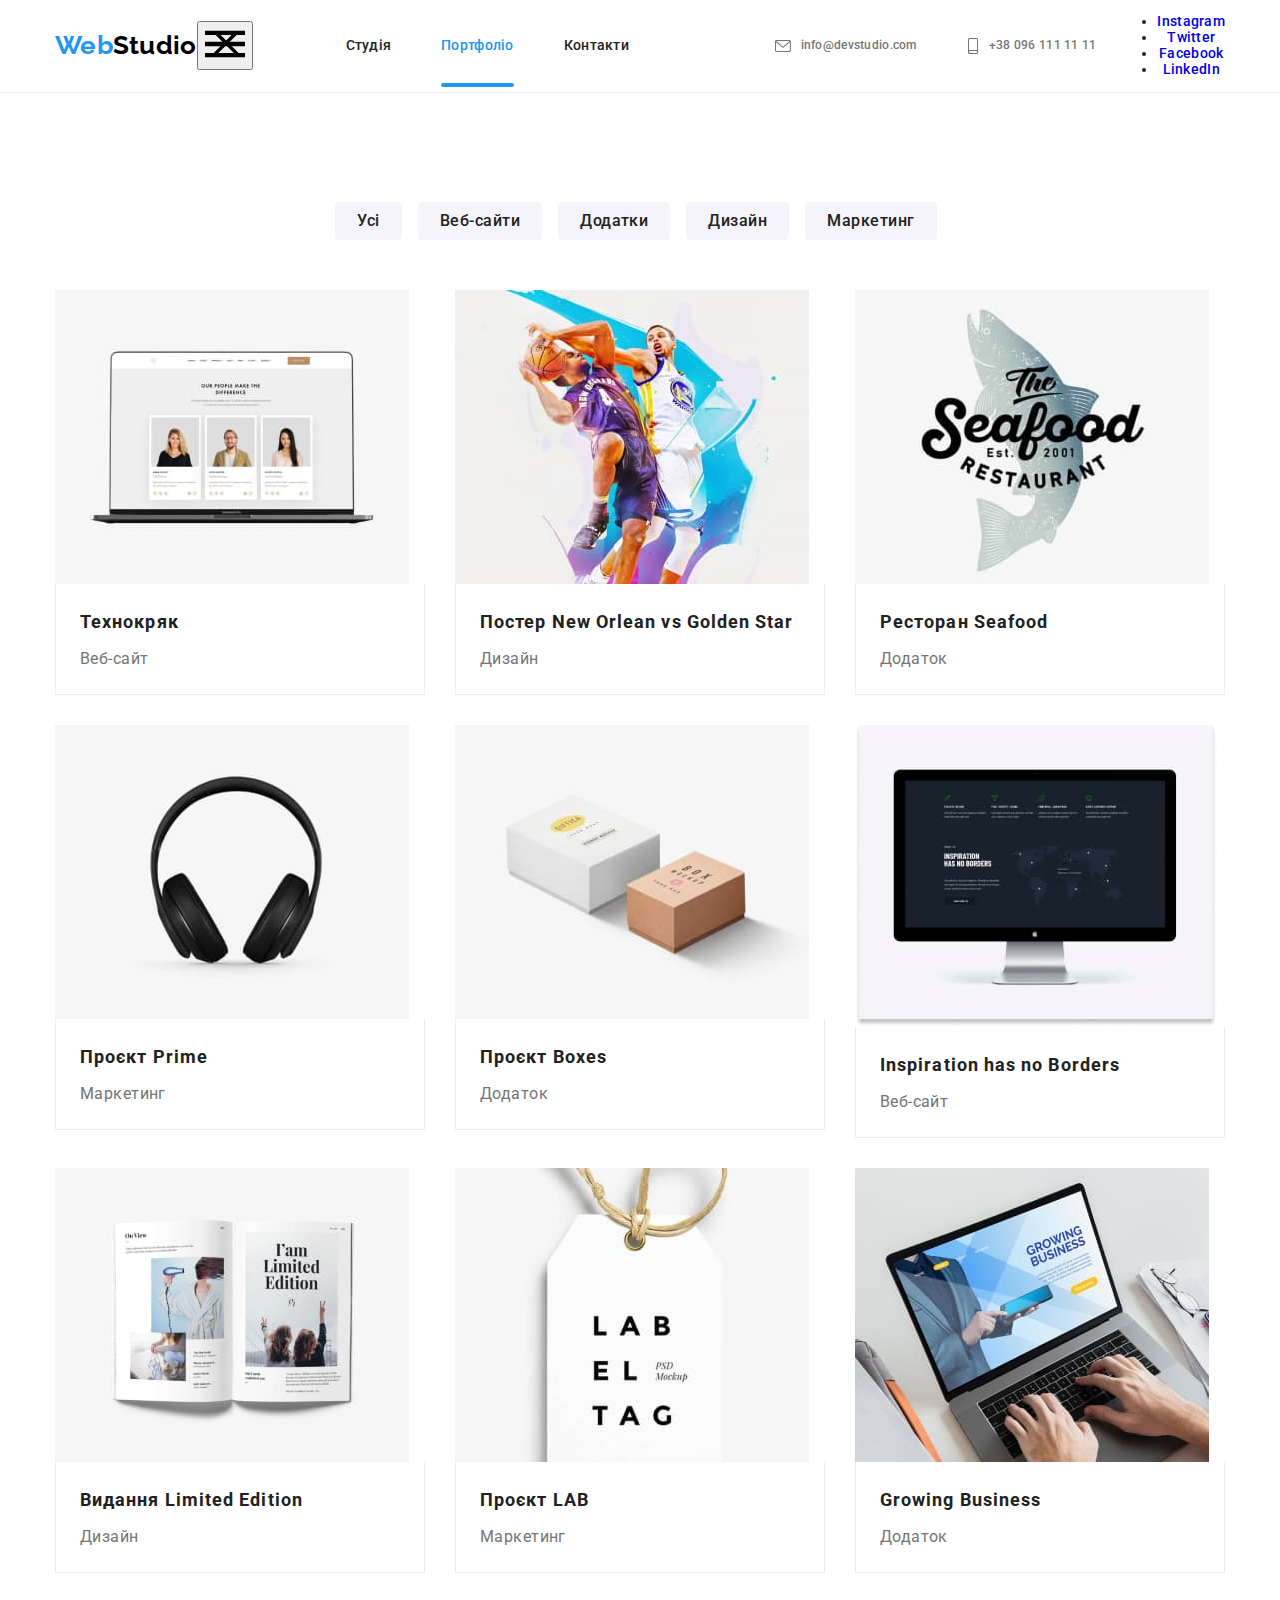
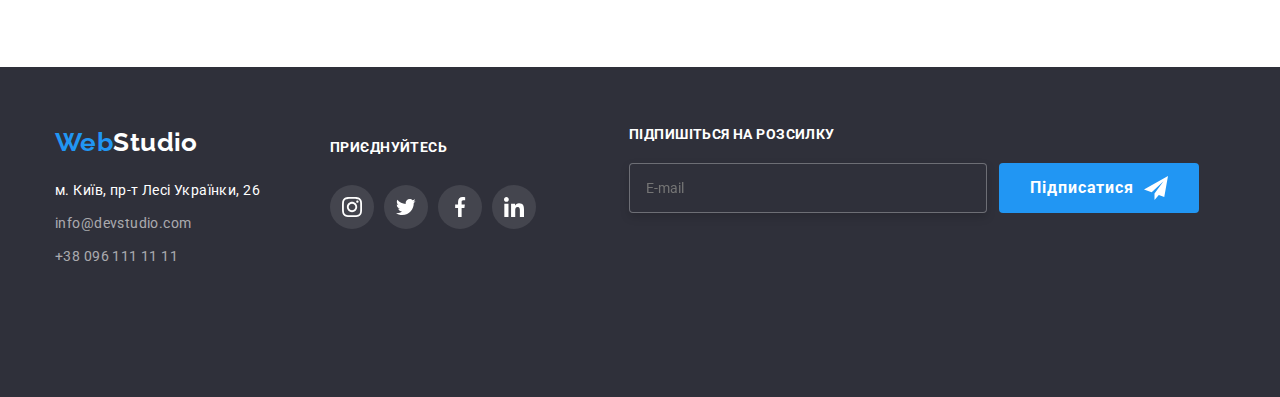
==== commit 3dc9c9bb: "до другої перевірки" ====
--- a/portfolio.html
+++ b/portfolio.html
@@ -29,7 +29,6 @@
             aria-controls="menu-burger"
             data-menu-button
           >
-            <!--data-menu-button-->
             <svg width="40" height="40" aria-label="Перемикач мобільного меню">
               <use
                 class="header__button--open"
@@ -575,6 +574,69 @@
       </section>
     </main>
 
+    <!--<div class="menu-mobile__container" id="menu-burger" data-menu>
+      <button
+        class="header__button"
+        aria-expanded="false"
+        aria-controls="menu-burger"
+        data-menu-button
+      >
+        
+        <svg width="40" height="40" aria-label="Перемикач мобільного меню">
+          <use
+            class="header__button--close"
+            href="./images/icons/symbol-defs.svg#burger_close"
+          ></use>
+        </svg>
+      </button>
+      <ul class="menu-mobile__list">
+        <li class="menu-mobile__item">
+          <a href="./index.html" class="menu-mobile__link">Студія</a>
+        </li>
+        <li class="header-nav__item">
+          <a
+            href="./portfolio.html"
+            class="header-nav__link header-nav--current"
+            >Портфоліо</a
+          >
+        </li>
+        <li class="header-nav__item">
+          <a href="#" class="header-nav__link">Контакти</a>
+        </li>
+      </ul>
+      <ul class="header-auth__desktop header-auth__list">
+        <li class="header-auth__item">
+          <a href="mailto:info@devstudio.com">
+            <svg class="header-auth__icon" width="16" height="12">
+              <use xlink:href="./images/icons.svg#email"></use>
+            </svg>
+            info@devstudio.com
+          </a>
+        </li>
+        <li class="header-auth__item">
+          <a href="tel:+380961111111">
+            <svg class="header-auth__icon" width="12" height="16">
+              <use xlink:href="./images/icons.svg#smartphone"></use>
+            </svg>
+            +38 096 111 11 11
+          </a>
+        </li>
+      </ul>
+      <ul class="header-social__list">
+        <li class="header-social__item">
+          <a href="./index.html">Instagram</a>
+        </li>
+        <li class="header-social__item">
+          <a href="./index.html">Twitter</a>
+        </li>
+        <li class="header-social__item">
+          <a href="./index.html">Facebook</a>
+        </li>
+        <li class="header-social__item">
+          <a href="./index.html">LinkedIn</a>
+        </li>
+      </ul>
+    </div>-->
     <footer class="footer">
       <div class="footer__container container">
         <div class="footer-contacts">
--- a/css/main.min.css
+++ b/css/main.min.css
@@ -1 +1 @@
-:root{--primary-text-color: #212121;--title-text-color: #757575;--accent-color: #2196f3;--noactive-button: #f5f4fa;--accent-white-color: #ffffff}body{margin:0;font-family:Roboto,sans-serif;font-size:14px;letter-spacing:.03em}img{display:block;max-width:100%}.visually-hidden{position:absolute;width:1px;height:1px;margin:-1px;border:0;padding:0;white-space:nowrap;-webkit-clip-path:inset(100%);clip-path:inset(100%);clip:rect(0 0 0 0);overflow:hidden}.container{padding-left:15px;padding-right:15px;margin-left:auto;margin-right:auto}@media screen and (min-width: 480px){.container{width:480px}}@media screen and (min-width: 768px){.container{width:768px}}@media screen and (min-width: 1200px){.container{width:1200px}}.header__logo{color:#000;font-family:Raleway,sans-serif;font-weight:700;font-size:26px;line-height:1.19}.header__logo--blue{color:var(--accent-color)}@media screen and (max-width: 767px){.header__logo{display:block}}@media screen and (min-width: 768px){.header__logo{margin:26px 0}}@media screen and (min-width: 1200px){.header__logo{margin:24px 0 25px auto}}.footer-contacts .footer-logo{display:block;margin-bottom:20px;-webkit-transition:color 250ms cubic-bezier(0.4, 0, 0.2, 1);transition:color 250ms cubic-bezier(0.4, 0, 0.2, 1);font-family:Raleway,sans-serif;font-weight:700;font-size:24px;line-height:1.17;color:var(--accent-white-color);text-decoration:none}@media screen and (min-width: 768px){.footer-contacts .footer-logo{font-size:26px;line-height:1.19}}.footer-logo--blue{color:var(--accent-color)}.header{font-weight:500;font-size:14px;line-height:1.14;letter-spacing:.02em;border-bottom:1px solid #ececec}.header__container{display:-webkit-box;display:-ms-flexbox;display:flex;position:relative;-ms-flex-line-pack:center;align-content:center}.header__container.is-open{display:block}.header-nav{display:-webkit-box;display:-ms-flexbox;display:flex;width:100%;-webkit-box-align:center;-ms-flex-align:center;align-items:center;-webkit-box-pack:justify;-ms-flex-pack:justify;justify-content:space-between}@media screen and (min-width: 1200px){.header-nav{padding:0 auto;width:100%;max-width:1200px}}.header-menu__container{display:-webkit-box;display:-ms-flexbox;display:flex;position:absolute;top:100%;left:0;width:100%;text-align:center;background-color:var(--accent-white-color);color:var(--primary-text-color)}@media screen and (max-width: 767px){.header-menu__container{display:none;position:absolute;top:100%;left:0;width:100%;height:769px;padding-left:40px}.header-menu__container.is-open{display:block}}@media screen and (min-width: 768px){.header-menu__container{display:-webkit-box;display:-ms-flexbox;display:flex;position:static;-webkit-box-flex:1;-ms-flex-positive:1;flex-grow:1;-webkit-box-pack:justify;-ms-flex-pack:justify;justify-content:space-between;text-align:center;padding:0}}.header__button{display:-webkit-inline-box;display:-ms-inline-flexbox;display:inline-flex;margin:0;padding:10px 15px 10px 0;border:none;background-color:rgba(0,0,0,0)}@media screen and (min-width: 768px){.header__button{display:none}}.header__button svg{fill:var(--primary-text-color);-webkit-transition:color 250ms cubic-bezier(0.4, 0, 0.2, 1);transition:color 250ms cubic-bezier(0.4, 0, 0.2, 1)}.header__button svg:hover,.header__button svg:focus{fill:var(--accent-color)}.header__button--close{width:24px;height:16px}.header__button .header__button--close{display:none}.header__button.is-open .header__button--close{display:block}.header__button.is-open .header__button--open{display:none}.header-nav__list{padding:0;margin:0;list-style:none}@media screen and (max-width: 767px){.header-nav__list{text-align:left;font-size:40px;line-height:1.18}}@media screen and (min-width: 768px){.header-nav__list{display:-webkit-box;display:-ms-flexbox;display:flex;margin-left:88px;padding:32px 0}}@media screen and (min-width: 1200px){.header-nav__list{display:-webkit-box;display:-ms-flexbox;display:flex;margin:0 93px 0}}.header-nav__item{position:relative;margin-right:50px;font-size:40px}.header-nav__item:last-child{margin-right:0;padding-bottom:0}@media screen and (min-width: 768px){.header-nav__item{font-size:14px;line-height:1.17px}}.header-nav a{text-decoration:none}@media screen and (max-width: 1199px){.header-nav a{width:100%}}.header-nav__list a{color:var(--primary-text-color);-webkit-transition:color 250ms cubic-bezier(0.4, 0, 0.2, 1);transition:color 250ms cubic-bezier(0.4, 0, 0.2, 1)}.header-nav__list a:hover,.header-nav__list a:focus{color:var(--accent-color)}.header-nav__list .header-nav--current{color:var(--accent-color)}@media screen and (min-width: 768px){.header-nav--current::after{position:absolute;content:"";width:100%;height:4px;border-radius:2px;background:var(--accent-color);bottom:-40px;left:0}}.header-auth__list{padding:0;-webkit-box-align:center;-ms-flex-align:center;align-items:center;list-style:none}@media screen and (max-width: 767px){.header-auth__list{margin-left:auto;margin-top:302px;margin-bottom:0;font-size:34px;line-height:1.18}}@media screen and (min-width: 768px){.header-auth__list{display:block;margin-left:90px}}@media screen and (min-width: 1200px){.header-auth__list{display:-webkit-box;display:-ms-flexbox;display:flex;margin:0;margin:15px 21px 15px auto}}@media screen and (max-width: 767px){.header-auth__item{padding-bottom:32px}.header-auth__item:last-child{padding-bottom:0}}@media screen and (min-width: 768px){.header-auth__item{padding-bottom:10px}.header-auth__item:last-child{padding-bottom:0}}@media screen and (min-width: 1200px){.header-auth__item{padding-bottom:0}}.header-auth__list a{display:-webkit-box;display:-ms-flexbox;display:flex;color:var(--title-text-color);-webkit-box-align:center;-ms-flex-align:center;align-items:center;text-decoration:none;-webkit-transition:color 250ms cubic-bezier(0.4, 0, 0.2, 1);transition:color 250ms cubic-bezier(0.4, 0, 0.2, 1)}.header-auth__list a:hover,.header-auth__list a:focus{color:var(--accent-color)}@media screen and (max-width: 767px){.header-auth__list a{font-size:34px;line-height:1.18}.header-auth__list a:last-child{font-size:24px;line-height:1.17}}@media screen and (min-width: 768px){.header-auth__list a{font-size:12px}}@media screen and (min-width: 1200px){.header-auth__item+.header-auth__item{margin-left:50px}}a .header-auth__icon{display:none}@media screen and (min-width: 768px){a .header-auth__icon{display:inline-block;fill:var(--title-text-color);margin-right:10px;-webkit-transition:fill 250ms cubic-bezier(0.4, 0, 0.2, 1);transition:fill 250ms cubic-bezier(0.4, 0, 0.2, 1)}}a:hover .header-auth__icon,a:focus .header-auth__icon{fill:var(--accent-color)}.footer{background-color:#2f303a;padding:60px 0}.footer__container{display:block;text-align:center}@media screen and (min-width: 768px)and (max-width: 1199px){.footer__container{display:-webkit-box;display:-ms-flexbox;display:flex;-ms-flex-wrap:wrap;flex-wrap:wrap;-webkit-box-align:baseline;-ms-flex-align:baseline;align-items:baseline;-ms-flex-pack:distribute;justify-content:space-around}}@media screen and (min-width: 1200px){.footer__container{display:-webkit-box;display:-ms-flexbox;display:flex;width:1200px;padding-left:15px;padding-right:15px;margin-left:auto;margin-right:auto;text-align:start}}.footer-contacts{display:inline-block;margin-bottom:60px}@media screen and (min-width: 768)and (max-width: 1199px){.footer-contacts{margin-right:165px}}.footer-contacts__list{padding:0;margin:0;list-style:none;display:block;text-decoration:none}.footer__address{font-weight:400;font-style:normal;color:var(--accent-white-color)}.footer-contacts__list{display:inline-block}.footer-contacts__list li{line-height:24px}@media screen and (min-width: 480px){.footer-contacts__list li{margin-bottom:8px}.footer-contacts__list li li:last-child{margin-bottom:0}}@media screen and (min-width: 1200px){.footer-contacts__list li{margin-bottom:9px}.footer-contacts__list li li:last-child{margin-bottom:0}}.footer-contacts__list a{color:rgba(255,255,255,.6);text-decoration:none;-webkit-transition:color 250ms cubic-bezier(0.4, 0, 0.2, 1);transition:color 250ms cubic-bezier(0.4, 0, 0.2, 1)}.footer-contacts__list a:hover,.footer-contacts__list a:focus{color:var(--accent-color)}.footer-social{text-align:center;margin-bottom:60px}@media screen and (min-width: 1200px){.footer-social{display:inline-block;margin:0;margin-left:70px;padding:0;text-align:left}}.footer-social h2{color:var(--accent-white-color);font-weight:700;font-size:14px;line-height:16px;letter-spacing:.03em;text-transform:uppercase;margin-bottom:20px}.footer-social__list{display:-webkit-box;display:-ms-flexbox;display:flex;padding:0;margin:0;-webkit-box-pack:center;-ms-flex-pack:center;justify-content:center;list-style:none;-webkit-transition:color 250ms cubic-bezier(0.4, 0, 0.2, 1);transition:color 250ms cubic-bezier(0.4, 0, 0.2, 1)}@media screen and (min-width: 768px){.footer-social__list{padding-top:10px}}.footer-social__list li{line-height:24px}.footer-social__list li li:last-child{margin-bottom:0}.footer-social a{text-decoration:none;color:rgba(255,255,255,.6);-webkit-transition:color 250ms cubic-bezier(0.4, 0, 0.2, 1);transition:color 250ms cubic-bezier(0.4, 0, 0.2, 1)}.footer-social a:hover,.footer-social a:focus{color:var(--accent-color)}.footer-social__icons{margin-right:10px;border-radius:50%;-webkit-transition:background-color 250ms cubic-bezier(0.4, 0, 0.2, 1),border-radius 250ms cubic-bezier(0.4, 0, 0.2, 1),fill 250ms cubic-bezier(0.4, 0, 0.2, 1);transition:background-color 250ms cubic-bezier(0.4, 0, 0.2, 1),border-radius 250ms cubic-bezier(0.4, 0, 0.2, 1),fill 250ms cubic-bezier(0.4, 0, 0.2, 1)}.footer-social__icons:last-child{margin-right:0;-webkit-transition:color 250ms cubic-bezier(0.4, 0, 0.2, 1);transition:color 250ms cubic-bezier(0.4, 0, 0.2, 1);-webkit-transition:background-color 250ms cubic-bezier(0.4, 0, 0.2, 1);transition:background-color 250ms cubic-bezier(0.4, 0, 0.2, 1);transition:color 250ms cubic-bezier(0.4, 0, 0.2, 1)}.footer-social__icons:hover,.footer-social__icons:focus{fill:var(--accent-white-color);border-radius:50%;background-color:var(--accent-color)}.footer-social__link{display:-webkit-box;display:-ms-flexbox;display:flex;-webkit-box-align:center;-ms-flex-align:center;align-items:center;-webkit-box-pack:center;-ms-flex-pack:center;justify-content:center;width:44px;height:44px;border-radius:50%;background-color:rgba(255,255,255,.1);-webkit-transition:fill 250ms cubic-bezier(0.4, 0, 0.2, 1);transition:fill 250ms cubic-bezier(0.4, 0, 0.2, 1)}.footer-social__link svg{fill:var(--accent-white-color)}.footer-form{margin-top:0;margin-left:0}@media screen and (min-width: 1200px){.footer-form{margin-left:93px}}.footer-form__text{margin:0;padding-bottom:20px;font-weight:700;line-height:1.14;letter-spacing:.03em;text-transform:uppercase;color:var(--accent-white-color)}@media screen and (min-width: 1200px){.footer-form__text{text-align:left}}.footer-form form{display:inline-block}@media screen and (min-width: 1200px){.footer-form form{display:-webkit-box;display:-ms-flexbox;display:flex}}.footer-form label{display:block;margin-left:auto;margin-right:auto}@media screen and (min-width: 1200px){.footer-form label{display:inline}}.footer-form input{padding:15px 0 15px 16px;width:100%;height:45px;background-color:#2f303a;color:var(--accent-white-color);border:1px solid rgba(255,255,255,.3);-webkit-filter:drop-shadow(0px 4px 4px rgba(0, 0, 0, 0.15));filter:drop-shadow(0px 4px 4px rgba(0, 0, 0, 0.15));border-radius:4px}.footer-form input input::-webkit-input-placeholder{font-weight:400;font-size:16px;line-height:1.25;display:-webkit-box;display:flex;-webkit-box-align:center;align-items:center;color:rgba(255,255,255,.6)}.footer-form input input::-moz-placeholder{font-weight:400;font-size:16px;line-height:1.25;display:flex;align-items:center;color:rgba(255,255,255,.6)}.footer-form input input:-ms-input-placeholder{font-weight:400;font-size:16px;line-height:1.25;display:-ms-flexbox;display:flex;-ms-flex-align:center;align-items:center;color:rgba(255,255,255,.6)}.footer-form input input::-ms-input-placeholder{font-weight:400;font-size:16px;line-height:1.25;display:-ms-flexbox;display:flex;-ms-flex-align:center;align-items:center;color:rgba(255,255,255,.6)}.footer-form input input::placeholder{font-weight:400;font-size:16px;line-height:1.25;display:-webkit-box;display:-ms-flexbox;display:flex;-webkit-box-align:center;-ms-flex-align:center;align-items:center;color:rgba(255,255,255,.6)}@media screen and (min-width: 480px)and (max-width: 1199px){.footer-form input{height:50px;width:450px}}@media screen and (min-width: 1200px){.footer-form input{height:50px;width:358px}}.footer-form button{display:-webkit-inline-box;display:-ms-inline-flexbox;display:inline-flex;-ms-flex-line-pack:center;align-content:center;-webkit-box-pack:center;-ms-flex-pack:center;justify-content:center;width:200px;height:50px;margin-top:20px;padding:0;background-color:var(--accent-color);border:none;border-radius:4px;font-weight:700;font-size:16px;line-height:1.88;letter-spacing:.06em;-webkit-box-align:center;-ms-flex-align:center;align-items:center;text-align:center;color:var(--accent-white-color);-webkit-transition:background-color 250ms cubic-bezier(0.4, 0, 0.2, 1);transition:background-color 250ms cubic-bezier(0.4, 0, 0.2, 1)}.footer-form button:hover,.footer-form button:focus{background-color:#188ce8;cursor:pointer}@media screen and (min-width: 768px){.footer-form button{margin-left:12px}}@media screen and (min-width: 1200px){.footer-form button{margin-top:0}}.footer-form__send{display:-webkit-inline-box;display:-ms-inline-flexbox;display:inline-flex}.footer-form button img{margin-left:10px;width:24px;height:24px}.hero{background-image:-webkit-gradient(linear, left top, left bottom, from(rgba(47, 48, 58, 0.4)), to(rgba(47, 48, 58, 0.4))),url("../images/hero-mobile_1x.jpg");background-image:linear-gradient(rgba(47, 48, 58, 0.4), rgba(47, 48, 58, 0.4)),url("../images/hero-mobile_1x.jpg");background-size:cover;background-repeat:no-repeat;background-position:center;text-align:center;color:var(--accent-white-color);background-color:#2f303a;margin:0 auto}@media screen and (max-width: 1199px){.hero{padding:118px 0}}@media screen and (min-width: 1200px){.hero{padding-top:200px;padding-bottom:200px;max-width:1600px}}@media(min-device-pixel-ratio: 2),(-webkit-min-device-pixel-ratio: 2),(min-resolution: 192dpi),(min-resolution: 2dppx){.hero{background-image:-webkit-gradient(linear, left top, left bottom, from(rgba(47, 48, 58, 0.4)), to(rgba(47, 48, 58, 0.4))),url("../images/hero-mobile_2x.jpg");background-image:linear-gradient(rgba(47, 48, 58, 0.4), rgba(47, 48, 58, 0.4)),url("../images/hero-mobile_2x.jpg")}}@media(min-device-pixel-ratio: 3),(-webkit-min-device-pixel-ratio: 3),(min-resolution: 288dpi),(min-resolution: 3dppx){.hero{background-image:-webkit-gradient(linear, left top, left bottom, from(rgba(47, 48, 58, 0.4)), to(rgba(47, 48, 58, 0.4))),url("../images/hero-mobile_2x.jpg");background-image:linear-gradient(rgba(47, 48, 58, 0.4), rgba(47, 48, 58, 0.4)),url("../images/hero-mobile_2x.jpg")}}@media screen and (min-width: 320px){.hero{background-image:-webkit-gradient(linear, left top, left bottom, from(rgba(47, 48, 58, 0.4)), to(rgba(47, 48, 58, 0.4))),url("../images/hero-tablet_1x.jpg");background-image:linear-gradient(rgba(47, 48, 58, 0.4), rgba(47, 48, 58, 0.4)),url("../images/hero-tablet_1x.jpg")}}@media screen and (min-width: 320px)and (min-device-pixel-ratio: 2),screen and (min-width: 320px)and (-webkit-min-device-pixel-ratio: 2),screen and (min-width: 320px)and (min-resolution: 192dpi),screen and (min-width: 320px)and (min-resolution: 2dppx){.hero{background-image:-webkit-gradient(linear, left top, left bottom, from(rgba(47, 48, 58, 0.4)), to(rgba(47, 48, 58, 0.4))),url("../images/hero-tablet_2x.jpg");background-image:linear-gradient(rgba(47, 48, 58, 0.4), rgba(47, 48, 58, 0.4)),url("../images/hero-tablet_2x.jpg")}}@media screen and (min-width: 320px)and (min-device-pixel-ratio: 3),screen and (min-width: 320px)and (-webkit-min-device-pixel-ratio: 3),screen and (min-width: 320px)and (min-resolution: 288dpi),screen and (min-width: 320px)and (min-resolution: 3dppx){.hero{background-image:-webkit-gradient(linear, left top, left bottom, from(rgba(47, 48, 58, 0.4)), to(rgba(47, 48, 58, 0.4))),url("../images/hero-tablet_2x.jpg");background-image:linear-gradient(rgba(47, 48, 58, 0.4), rgba(47, 48, 58, 0.4)),url("../images/hero-tablet_2x.jpg")}}@media screen and (min-width: 768px){.hero{background-image:-webkit-gradient(linear, left top, left bottom, from(rgba(47, 48, 58, 0.4)), to(rgba(47, 48, 58, 0.4))),url("../images/hero-desktop_1x.jpg");background-image:linear-gradient(rgba(47, 48, 58, 0.4), rgba(47, 48, 58, 0.4)),url("../images/hero-desktop_1x.jpg")}}@media screen and (min-width: 768px)and (min-device-pixel-ratio: 2),screen and (min-width: 768px)and (-webkit-min-device-pixel-ratio: 2),screen and (min-width: 768px)and (min-resolution: 192dpi),screen and (min-width: 768px)and (min-resolution: 2dppx){.hero{background-image:-webkit-gradient(linear, left top, left bottom, from(rgba(47, 48, 58, 0.4)), to(rgba(47, 48, 58, 0.4))),url("../images/hero-desktop_2x.jpg");background-image:linear-gradient(rgba(47, 48, 58, 0.4), rgba(47, 48, 58, 0.4)),url("../images/hero-desktop_2x.jpg")}}@media screen and (min-width: 768px)and (min-device-pixel-ratio: 3),screen and (min-width: 768px)and (-webkit-min-device-pixel-ratio: 3),screen and (min-width: 768px)and (min-resolution: 288dpi),screen and (min-width: 768px)and (min-resolution: 3dppx){.hero{background-image:-webkit-gradient(linear, left top, left bottom, from(rgba(47, 48, 58, 0.4)), to(rgba(47, 48, 58, 0.4))),url("../images/hero-desktop_2x.jpg");background-image:linear-gradient(rgba(47, 48, 58, 0.4), rgba(47, 48, 58, 0.4)),url("../images/hero-desktop_2x.jpg")}}.hero__container{display:block;width:1200px;padding-left:15px;padding-right:15px;margin-left:auto;margin-right:auto}.hero h1{margin-top:0;margin-bottom:30px;font-weight:900;font-size:26px;line-height:1.62;text-transform:uppercase}@media screen and (min-width: 1200px){.hero h1{font-size:44px;line-height:1.36;letter-spacing:.06em}}.hero__button{background-color:var(--accent-color);color:var(--accent-white-color);border:1px solid var(--accent-color);border-radius:4px;font-weight:700;font-size:16px;line-height:1.87;letter-spacing:.06em;padding:10px 24px;-webkit-transition:background-color 250ms cubic-bezier(0.4, 0, 0.2, 1);transition:background-color 250ms cubic-bezier(0.4, 0, 0.2, 1)}.hero__button:hover,.hero__button:focus{background-color:#188ce8;cursor:pointer}@media screen and (min-width: 1200px){.hero__button{padding:10px 32px}}.features__section{padding-top:60px;padding-bottom:60px}@media screen and (min-width: 768px){.features__section{padding-top:94px;padding-bottom:94px}}.features__list{padding:0;margin:0;list-style:none}@media screen and (min-width: 768px){.features__list{display:-webkit-box;display:-ms-flexbox;display:flex;-ms-flex-wrap:wrap;flex-wrap:wrap}}.features__item{margin-bottom:30px}.features__item:last-child{margin-bottom:0}@media screen and (min-width: 768px)and (max-width: 1199px){.features__item{width:calc((100% - 30px)/2);margin-right:30px}.features__item:nth-child(2n){margin-right:0}.features__item:nth-last-child(-n+2){margin-bottom:0}}@media screen and (min-width: 1200px){.features__item{width:calc((100% - 90px)/4);margin-right:30px}.features__item:nth-child(4n){margin-right:0}.features__item:nth-last-child(-n+4){margin-bottom:0}}.features__item::before{display:block;content:"";height:120px;background-color:var(--noactive-button);border-radius:4px;background-repeat:no-repeat;background-position:center;margin-bottom:30px}.features__item::before:last-child{margin-right:0}.features__item--antena::before{background-image:url("../images/antenna 1.svg")}.features__item--clock::before{background-image:url("../images/clock 1.svg")}.features__item--diagram::before{background-image:url("../images/diagram 1.svg")}.features__item--astronaut::before{background-image:url("../images/astronaut 1.svg")}.features__title{margin-top:0;margin-bottom:10px;color:var(--primary-text-color);font-size:14px;font-weight:700;line-height:1.14;letter-spacing:.03em;text-transform:uppercase;text-align:center}@media screen and (min-width: 768px){.features__title{text-align:start}}.features__text{margin-top:0;margin-bottom:0;line-height:1.71;font-size:14px;color:var(--title-text-color)}.we-do__section{padding-bottom:94px}@media screen and (max-width: 1199px){.we-do__section{display:none}}.we-do__title{margin-top:0;margin-bottom:50px;font-weight:700;font-size:36px;line-height:1.17;text-align:center;letter-spacing:.03em;color:var(--primary-text-color)}.we-do__list{list-style:none;display:-webkit-box;display:-ms-flexbox;display:flex;-ms-flex-wrap:wrap;flex-wrap:wrap;padding:0;margin:0}.we-do__item{width:370px;margin-right:30px}.we-do__item:nth-child(3n){margin-right:0}.we-do__item:nth-last-child(-n+4){margin-bottom:0}.we-do__link{text-decoration:none}.we-do__section img{width:370px}.we-do__box{position:relative;display:-webkit-box;display:-ms-flexbox;display:flex;-webkit-box-pack:center;-ms-flex-pack:center;justify-content:center;-webkit-box-align:end;-ms-flex-align:end;align-items:flex-end}.we-do__box::before{display:inline-block;position:absolute;content:"";width:100%;height:71px;background:rgba(47,48,58,.8)}.we-do__box h3{position:absolute;padding:27px 0;margin:0;font-size:14px;line-height:1.14;text-transform:uppercase;color:var(--accent-white-color)}.team__section{padding:60px 0;background-color:#f5f4fa}@media screen and (min-width: 768px){.team__section{padding-top:94px;padding-bottom:94px}}.team__container h2{margin-top:0;margin-bottom:30px;font-weight:700;font-size:28px;line-height:1.17;text-align:center;color:var(--primary-text-color)}@media screen and (min-width: 768px){.team__container h2{margin-bottom:30px}}@media screen and (min-width: 1200px){.team__container h2{margin-bottom:50px;font-size:36px}}.team-section__list{list-style:none;-webkit-box-pack:center;-ms-flex-pack:center;justify-content:center;padding:0;margin:0}@media screen and (min-width: 768px){.team-section__list{display:-webkit-box;display:-ms-flexbox;display:flex;-ms-flex-wrap:wrap;flex-wrap:wrap}}.team-section__item{margin-bottom:30px;background-color:var(--accent-white-color);-webkit-box-shadow:0px 1px 3px rgba(0,0,0,.12),0px 1px 1px rgba(0,0,0,.14),0px 2px 1px rgba(0,0,0,.2);box-shadow:0px 1px 3px rgba(0,0,0,.12),0px 1px 1px rgba(0,0,0,.14),0px 2px 1px rgba(0,0,0,.2);border-radius:0px 0px 4px 4px}.team-section__item:last-child{margin-bottom:0}@media screen and (min-width: 768px)and (max-width: 1199px){.team-section__item{width:calc((100% - 30px)/2);margin-right:30px}.team-section__item:nth-child(2n){margin-right:0}.team-section__item:nth-last-child(-n+2){margin-bottom:0}}@media screen and (min-width: 1200px){.team-section__item{width:calc((100% - 90px)/4);margin-right:30px}.team-section__item:nth-child(4n){margin-right:0}.team-section__item:nth-last-child(-n+4){margin-bottom:0}}.team-section__title{padding:30px 0 24px;text-align:center;font-size:16px;line-height:1.18;letter-spacing:.42px}.team-section__title h3{font-weight:500;margin-top:0;margin-bottom:10px;color:var(--primary-text-color)}.team-section__title p{font-weight:400;color:var(--title-text-color);margin-top:0;margin-bottom:16px}@media screen and (min-width: 768px){.team-section__title{padding:30px 0}}.team-list{display:-webkit-box;display:-ms-flexbox;display:flex;-ms-flex-wrap:wrap;flex-wrap:wrap;list-style:none;-webkit-box-align:center;-ms-flex-align:center;align-items:center;-webkit-box-pack:center;-ms-flex-pack:center;justify-content:center;padding:0}.team-list__icons{margin-right:10px}.team-list__icons:last-child{margin-right:0}.team-list__link{display:-webkit-box;display:-ms-flexbox;display:flex;-webkit-box-align:center;-ms-flex-align:center;align-items:center;-webkit-box-pack:center;-ms-flex-pack:center;justify-content:center;width:44px;height:44px;border-radius:50%;background-color:var(--accent-white-color);-webkit-transition:background-color 250ms cubic-bezier(0.4, 0, 0.2, 1);transition:background-color 250ms cubic-bezier(0.4, 0, 0.2, 1)}.team-list__link:hover,.team-list__link:focus{background-color:var(--accent-color)}a .team-list--social{fill:#afb1b8;-webkit-transition:fill 250ms cubic-bezier(0.4, 0, 0.2, 1);transition:fill 250ms cubic-bezier(0.4, 0, 0.2, 1)}.team-list__link:hover .team-list--social,.team-list__link:focus .team-list--social{fill:var(--accent-white-color)}.customers__section{padding-top:60px;padding-bottom:60px}@media screen and (min-width: 1200px){.customers__section{padding-top:94px;padding-bottom:94px}}.customers__title{margin-top:0;margin-bottom:30px;font-weight:700;font-size:28px;line-height:1.17;text-align:center;color:var(--primary-text-color)}@media screen and (min-width: 768px){.customers__title{margin-bottom:30px}}@media screen and (min-width: 1200px){.customers__title{font-size:36px;margin-bottom:50px}}.customers__list{padding:0;margin:0;list-style:none;display:-webkit-box;display:-ms-flexbox;display:flex;-ms-flex-wrap:wrap;flex-wrap:wrap;width:100%}.customers__item{text-align:center}@media screen and (max-width: 767px){.customers__item{width:calc((100% - 30px)/2);margin-right:30px;margin-bottom:30px}.customers__item:nth-child(2n){margin-right:0}.customers__item:nth-last-child(-n+2){margin-bottom:0}}@media screen and (min-width: 768px)and (max-width: 1199px){.customers__item{width:calc((100% - 60px)/3);margin-right:30px;margin-bottom:30px}.customers__item:nth-child(3n){margin-right:0}.customers__item:nth-last-child(-n+3){margin-bottom:0}}@media screen and (min-width: 1200px){.customers__item{width:calc((100% - 150px)/6);margin-right:30px}.customers__item:nth-child(6n){margin-right:0}}.customers__link{display:-webkit-box;display:-ms-flexbox;display:flex;-webkit-box-align:center;-ms-flex-align:center;align-items:center;-webkit-box-pack:center;-ms-flex-pack:center;justify-content:center;width:100%;height:92px;border:1px solid #afb1b8;border-radius:4px;-webkit-transition:border 250ms cubic-bezier(0.4, 0, 0.2, 1);transition:border 250ms cubic-bezier(0.4, 0, 0.2, 1)}.customers__link:hover,.customers__link:focus{border:1px solid var(--accent-color)}.customer__icon{fill:#afb1b8;-webkit-transition:fill 250ms cubic-bezier(0.4, 0, 0.2, 1);transition:fill 250ms cubic-bezier(0.4, 0, 0.2, 1)}.customers__link:hover .customer__icon,.customers__link:focus .customer__icon{fill:var(--accent-color)}.portfolio__section{padding-top:60px;padding-bottom:60px}@media screen and (min-width: 768px){.portfolio__section{padding-top:94px;padding-bottom:94px}}.portfolio__project{display:block}@media screen and (min-width: 768px){.portfolio__container{max-width:1200px}}.portfolio__list{-ms-flex-wrap:wrap;flex-wrap:wrap;padding:0;margin:0;list-style:none}@media screen and (min-width: 768px){.portfolio__list{display:-webkit-box;display:-ms-flexbox;display:flex}}.portfolio__item{margin-bottom:30px;width:100%}.portfolio__item:last-child{margin-bottom:0}@media screen and (min-width: 768px)and (max-width: 1199px){.portfolio__item{width:calc((100% - 30px)/2);margin-right:30px}.portfolio__item:nth-child(2n){margin-right:0}.portfolio__item:nth-last-child(-n+2){margin-bottom:0}}@media screen and (min-width: 1200px){.portfolio__item{width:calc((100% - 60px)/3);margin-right:30px}.portfolio__item:nth-child(3n){margin-right:0}.portfolio__item:nth-last-child(-n+3){margin-bottom:0}}.portfolio__link{display:block;overflow:hidden;text-decoration:none;-webkit-transition:-webkit-box-shadow 250ms cubic-bezier(0.4, 0, 0.2, 1);transition:-webkit-box-shadow 250ms cubic-bezier(0.4, 0, 0.2, 1);transition:box-shadow 250ms cubic-bezier(0.4, 0, 0.2, 1);transition:box-shadow 250ms cubic-bezier(0.4, 0, 0.2, 1), -webkit-box-shadow 250ms cubic-bezier(0.4, 0, 0.2, 1);-webkit-transition:opacity 250ms cubic-bezier(0.4, 0, 0.2, 1);transition:opacity 250ms cubic-bezier(0.4, 0, 0.2, 1)}.portfolio__link:hover,.portfolio__link:focus{-webkit-box-shadow:0px 1px 1px rgba(0,0,0,.12),0px 4px 4px rgba(0,0,0,.06),1px 4px 6px rgba(0,0,0,.16);box-shadow:0px 1px 1px rgba(0,0,0,.12),0px 4px 4px rgba(0,0,0,.06),1px 4px 6px rgba(0,0,0,.16);opacity:1}.portfolio__overlay{position:relative;overflow:hidden}.portfolio__overlay picture{display:block;max-width:100%}.portfolio__overlay--text{display:-webkit-box;display:-ms-flexbox;display:flex;position:absolute;-webkit-box-pack:center;-ms-flex-pack:center;justify-content:center;-webkit-box-align:center;-ms-flex-align:center;align-items:center;width:100%;height:100%;top:0;left:0;padding-right:30px;padding-left:30px;margin-top:0;margin-bottom:0;background-color:rgba(33,150,243,.9);color:var(--accent-white-color);font-weight:400;font-size:18px;line-height:1.56;-webkit-transform:translateY(100%);transform:translateY(100%);-webkit-transition:opacity 250ms cubic-bezier(0.4, 0, 0.2, 1),-webkit-transform 250ms cubic-bezier(0.4, 0, 0.2, 1);transition:opacity 250ms cubic-bezier(0.4, 0, 0.2, 1),-webkit-transform 250ms cubic-bezier(0.4, 0, 0.2, 1);transition:opacity 250ms cubic-bezier(0.4, 0, 0.2, 1),transform 250ms cubic-bezier(0.4, 0, 0.2, 1);transition:opacity 250ms cubic-bezier(0.4, 0, 0.2, 1),transform 250ms cubic-bezier(0.4, 0, 0.2, 1),-webkit-transform 250ms cubic-bezier(0.4, 0, 0.2, 1)}.portfolio__link:hover .portfolio__overlay--text::before,.portfolio__link:focus .portfolio__overlay--text::before{-webkit-transform:translateY(0%);transform:translateY(0%);opacity:1}.portfolio__link:hover .portfolio__overlay--text,.portfolio__link:focus .portfolio-__overlay--text{-webkit-transform:translateY(0);transform:translateY(0)}.portfolio__text{padding:20px 24px;border-right:1px solid #eee;border-bottom:1px solid #eee;border-left:1px solid #eee}.portfolio__text h2{color:var(--primary-text-color);font-weight:700;font-size:18px;line-height:2;letter-spacing:.06em;margin-top:0;margin-bottom:4px}.portfolio__text p{color:var(--title-text-color);font-size:16px;line-height:1.88;margin-top:0px;margin-bottom:0px}.portfolio__button{display:-webkit-box;display:-ms-flexbox;display:flex;-ms-flex-wrap:wrap;flex-wrap:wrap;margin:0;margin-bottom:40px}@media screen and (min-width: 768px){.portfolio__button{-webkit-box-pack:center;-ms-flex-pack:center;justify-content:center;margin-top:0;margin-bottom:50px;padding:0}.portfolio__button li:not(:last-child){margin-right:8px}}.portfolio__button button{margin-right:8px;margin-top:15px;font-family:inherit;font-weight:500;font-size:16px;line-height:1.62;letter-spacing:.03em;list-style:none;cursor:pointer;background-color:var(--noactive-button);color:var(--primary-text-color);text-decoration:none;border-radius:4px;border:none;padding:6px 22px;-webkit-transition:background-color 250ms cubic-bezier(0.4, 0, 0.2, 1),color 250ms cubic-bezier(0.4, 0, 0.2, 1),-webkit-box-shadow 250ms cubic-bezier(0.4, 0, 0.2, 1);transition:background-color 250ms cubic-bezier(0.4, 0, 0.2, 1),color 250ms cubic-bezier(0.4, 0, 0.2, 1),-webkit-box-shadow 250ms cubic-bezier(0.4, 0, 0.2, 1);transition:background-color 250ms cubic-bezier(0.4, 0, 0.2, 1),color 250ms cubic-bezier(0.4, 0, 0.2, 1),box-shadow 250ms cubic-bezier(0.4, 0, 0.2, 1);transition:background-color 250ms cubic-bezier(0.4, 0, 0.2, 1),color 250ms cubic-bezier(0.4, 0, 0.2, 1),box-shadow 250ms cubic-bezier(0.4, 0, 0.2, 1),-webkit-box-shadow 250ms cubic-bezier(0.4, 0, 0.2, 1)}.portfolio__button button:hover,.portfolio__button button:focus{background-color:var(--accent-color);color:var(--accent-white-color);-webkit-box-shadow:0px 3px 1px rgba(0,0,0,.1),0px 1px 2px rgba(0,0,0,.08),0px 2px 2px rgba(0,0,0,.12);box-shadow:0px 3px 1px rgba(0,0,0,.1),0px 1px 2px rgba(0,0,0,.08),0px 2px 2px rgba(0,0,0,.12)}.portfolio__button li{padding:0;margin:0;list-style:none}@media screen and (max-width: 767px){.header-social__list{display:-webkit-box;display:-ms-flexbox;display:flex;padding:0;padding-top:64px}}@media screen and (min-width: 768px){.header-social__list{display:none}}.header-social__item{padding:0 10px;list-style:none;font-size:18px;line-height:1.22;color:var(--accent-color);border-right:1px solid var(--primary-text-color)}.header-social__item:first-child{padding-left:0}.header-social__item:last-child{border-right:none;padding-right:0}.backdrop{position:fixed;top:0;left:0;width:100%;height:100%;padding:93px 15px 94px;background-color:rgba(0,0,0,.1);overflow-y:scroll}.backdrop.is-hidden{opacity:0;pointer-events:none}.modal{position:absolute;left:50%;top:50%;-webkit-transform:translate(-50%, -50%);transform:translate(-50%, -50%);background-color:var(--accent-white-color)}@media screen and (min-width: 1200px){.modal{width:528px;left:50%;top:50%}}.modal--close{position:absolute;top:0;right:0;cursor:pointer;width:30px;height:30px;margin:8px 8px 0;background-color:var(--accent-white-color);border-radius:50%;border:1px solid rgba(0,0,0,.1);-webkit-transition:fill 250ms cubic-bezier(0.4, 0, 0.2, 1);transition:fill 250ms cubic-bezier(0.4, 0, 0.2, 1)}.modal--close svg{top:50%;left:50%;-webkit-transform:translate(-8%, 15%);transform:translate(-8%, 15%);width:18px;height:18px;margin:0;fill:var(--primary-text-color)}.modal--close:hover svg,.modal--close:focus svg{fill:var(--accent-color)}.modal-form{padding:40px}.modal-form__title{margin:0 0 17px;font-weight:700;font-size:20px;line-height:1.5;text-align:center;color:var(--primary-text-color)}.modal-form__group{position:relative;margin-bottom:10px;border-radius:4px}.modal-form__label{display:block;margin-bottom:4px}.modal-form__label span,.modal-form__textarea span{font-weight:400;font-size:12px;line-height:1.17;letter-spacing:.01em;color:var(--title-text-color)}.modal-form__group:focus-within>span{border-color:var(--accent-color);fill:var(--accent-color)}.modal-form__icon{position:absolute;width:18px;height:18px;top:0;left:12px;fill:#212121;-webkit-transform:translateY(50%);transform:translateY(50%)}.modal-form__input{position:relative}.modal-form__input input{width:100%;height:40px;padding:0 0 0 42px;border:1px solid rgba(33,33,33,.2);border-radius:4px;-webkit-transition:border 250ms cubic-bezier(0.4, 0, 0.2, 1),fill 250ms cubic-bezier(0.4, 0, 0.2, 1);transition:border 250ms cubic-bezier(0.4, 0, 0.2, 1),fill 250ms cubic-bezier(0.4, 0, 0.2, 1)}.modal-form__input input:focus{outline:none;border:1px solid var(--accent-color);fill:var(--accent-color)}.modal-form__input input:focus+.modal-form__icon{fill:var(--accent-color)}textarea{width:100%;height:120px;border:1px solid rgba(33,33,33,.2);border-radius:4px;resize:none;-webkit-transition:border 250ms cubic-bezier(0.4, 0, 0.2, 1);transition:border 250ms cubic-bezier(0.4, 0, 0.2, 1);margin-top:4px;padding-top:12px;padding-left:16px;font-size:12px;line-height:1.17;letter-spacing:.01em;transition:border 250ms cubic-bezier(0.4, 0, 0.2, 1)}textarea:focus{outline:none;border:1px solid var(--accent-color)}textarea::-webkit-input-placeholder{color:rgba(117,117,117,.5)}textarea::-moz-placeholder{color:rgba(117,117,117,.5)}textarea:-ms-input-placeholder{color:rgba(117,117,117,.5)}textarea::-ms-input-placeholder{color:rgba(117,117,117,.5)}textarea::placeholder{color:rgba(117,117,117,.5)}.modal-form:focus-within>textarea{border-color:var(--accent-color)}.modal-form--agreement{position:relative;display:inline-block;padding-left:34px}.modal-form--agreement span{font-size:12px;line-height:1.17;padding-top:5px;font-weight:400;line-height:1.71;color:#757575}.modal-form--agreement input[type=checkbox]{-webkit-appearance:none;-moz-appearance:none;appearance:none;position:absolute}.modal-form__checkbox:checked+.modal-form__border{border:1px solid var(--accent-color);background-color:var(--accent-color);fill:var(--accent-white-color)}.modal-form__checkbox:checked+.modal-form__border .modal-form__icon--agreement{opacity:1}.modal-form__checkbox:focus+.modal-form__icon--agreement{border-color:var(--accent-color)}.modal-form__checkbox:focus+.modal-form__border{border-color:var(--accent-color)}.modal-form__border{position:absolute;width:16px;height:15px;top:0;left:0;-webkit-transform:translateY(15%);transform:translateY(15%);border:2px solid #212121;border-radius:2px}.modal-form__icon--agreement{position:absolute;opacity:0;top:0;left:0;-webkit-transform:translate(20%, 25%);transform:translate(20%, 25%)}.modal-form__checkbox--agreement a{color:var(--accent-color);-webkit-transition:-webkit-text-decoration 250ms cubic-bezier(0.4, 0, 0.2, 1);transition:-webkit-text-decoration 250ms cubic-bezier(0.4, 0, 0.2, 1);transition:text-decoration 250ms cubic-bezier(0.4, 0, 0.2, 1);transition:text-decoration 250ms cubic-bezier(0.4, 0, 0.2, 1), -webkit-text-decoration 250ms cubic-bezier(0.4, 0, 0.2, 1)}.modal-form__checkbox--agreement a:hover{text-decoration:none}.modal-form button{width:200px;height:50px;padding:0;margin-top:30px;margin-left:85px;margin-right:85px;background-color:var(--accent-color);-webkit-box-shadow:0px 1px 3px rgba(0,0,0,.12),0px 1px 1px rgba(0,0,0,.14),0px 2px 1px rgba(0,0,0,.2);box-shadow:0px 1px 3px rgba(0,0,0,.12),0px 1px 1px rgba(0,0,0,.14),0px 2px 1px rgba(0,0,0,.2);border-radius:4px;border:none;-webkit-transition:background-color 250ms cubic-bezier(0.4, 0, 0.2, 1);transition:background-color 250ms cubic-bezier(0.4, 0, 0.2, 1)}.modal-form button:hover{background-color:#188ce8;cursor:pointer}@media screen and (min-width: 1200px){.modal-form button{margin-left:125px;margin-right:125px}}.modal-form__submit{margin-top:30px}.modal-form__button{color:var(--accent-white-color);font-weight:700;font-size:16px;line-height:1.88;letter-spacing:.06em}/*# sourceMappingURL=main.min.css.map */+:root{--primary-text-color: #212121;--title-text-color: #757575;--accent-color: #2196f3;--noactive-button: #f5f4fa;--accent-white-color: #ffffff}body{margin:0;font-family:Roboto,sans-serif;font-size:14px;letter-spacing:.03em}img{display:block;max-width:100%}.visually-hidden{position:absolute;width:1px;height:1px;margin:-1px;border:0;padding:0;white-space:nowrap;-webkit-clip-path:inset(100%);clip-path:inset(100%);clip:rect(0 0 0 0);overflow:hidden}.container{padding-left:15px;padding-right:15px;margin-left:auto;margin-right:auto}@media screen and (min-width: 480px){.container{width:480px}}@media screen and (min-width: 768px){.container{width:768px}}@media screen and (min-width: 1200px){.container{width:1200px}}.header__logo{color:#000;font-family:Raleway,sans-serif;font-weight:700;font-size:26px;line-height:1.19}.header__logo--blue{color:var(--accent-color)}@media screen and (max-width: 767px){.header__logo{display:block}}@media screen and (min-width: 768px){.header__logo{margin:26px 0}}@media screen and (min-width: 1200px){.header__logo{margin:24px 0 25px auto}}.footer-contacts .footer-logo{display:block;margin-bottom:20px;-webkit-transition:color 250ms cubic-bezier(0.4, 0, 0.2, 1);transition:color 250ms cubic-bezier(0.4, 0, 0.2, 1);font-family:Raleway,sans-serif;font-weight:700;font-size:24px;line-height:1.17;color:var(--accent-white-color);text-decoration:none}@media screen and (min-width: 768px){.footer-contacts .footer-logo{font-size:26px;line-height:1.19}}.footer-logo--blue{color:var(--accent-color)}.header{font-weight:500;font-size:14px;line-height:1.14;letter-spacing:.02em;border-bottom:1px solid #ececec}.header__container{display:-webkit-box;display:-ms-flexbox;display:flex;position:relative;-ms-flex-line-pack:center;align-content:center}.header__container.is-open{display:block}.header-nav{display:-webkit-box;display:-ms-flexbox;display:flex;width:100%;-webkit-box-align:center;-ms-flex-align:center;align-items:center;-webkit-box-pack:justify;-ms-flex-pack:justify;justify-content:space-between}@media screen and (min-width: 1200px){.header-nav{padding:0 auto;width:100%;max-width:1200px}}.header-menu__container{display:-webkit-box;display:-ms-flexbox;display:flex;position:absolute;top:100%;left:0;width:100%;text-align:center;background-color:var(--accent-white-color);color:var(--primary-text-color)}@media screen and (max-width: 767px){.header-menu__container{display:none}.header-menu__container.is-open{display:block}}@media screen and (min-width: 768px){.header-menu__container{display:-webkit-box;display:-ms-flexbox;display:flex;position:static;-webkit-box-flex:1;-ms-flex-positive:1;flex-grow:1;-webkit-box-pack:justify;-ms-flex-pack:justify;justify-content:space-between;padding:0}}.header-nav__list{padding:0;margin:0;list-style:none}@media screen and (max-width: 767px){.header-nav__list{text-align:left;font-size:40px;line-height:1.18}}@media screen and (min-width: 768px){.header-nav__list{display:-webkit-box;display:-ms-flexbox;display:flex;margin-left:88px;padding:32px 0;-webkit-box-align:center;-ms-flex-align:center;align-items:center}}@media screen and (min-width: 1200px){.header-nav__list{display:-webkit-box;display:-ms-flexbox;display:flex;margin:0 93px 0}}.header-nav__item{position:relative;margin-right:50px;font-size:40px}.header-nav__item:last-child{margin-right:0;padding-bottom:0}@media screen and (max-width: 767px){.header-nav__item{margin:0;padding:0;padding-bottom:33px}}@media screen and (min-width: 768px){.header-nav__item{font-size:14px}}.header-nav a{text-decoration:none}@media screen and (max-width: 1199px){.header-nav a{width:100%}}.header-nav__list a{color:var(--primary-text-color);-webkit-transition:color 250ms cubic-bezier(0.4, 0, 0.2, 1);transition:color 250ms cubic-bezier(0.4, 0, 0.2, 1)}.header-nav__list a:hover,.header-nav__list a:focus{color:var(--accent-color)}.header-nav__list .header-nav--current{color:var(--accent-color)}@media screen and (min-width: 768px){.header-nav--current::after{position:absolute;content:"";width:100%;height:4px;border-radius:2px;background:var(--accent-color);bottom:-37px;left:0}}@media screen and (min-width: 1200px){.header-nav--current::after{bottom:-33px}}.header-auth__list{padding:0;-webkit-box-align:center;-ms-flex-align:center;align-items:center;list-style:none}@media screen and (max-width: 767px){.header-auth__list{margin-left:auto;margin-top:302px;margin-bottom:0;font-size:34px;line-height:1.18}}.header-auth__list:last-child{font-size:24px;line-height:1.17}@media screen and (min-width: 768px){.header-auth__list{display:block;margin-left:90px}}@media screen and (min-width: 1200px){.header-auth__list{display:-webkit-box;display:-ms-flexbox;display:flex;margin:0;margin:15px 21px 15px auto}}@media screen and (max-width: 767px){.header-auth__item{padding-bottom:32px}.header-auth__item:last-child{padding-bottom:0}}@media screen and (min-width: 768px){.header-auth__item{padding-bottom:10px}.header-auth__item:last-child{padding-bottom:0}}@media screen and (min-width: 1200px){.header-auth__item{padding-bottom:0}}.header-auth__list a{display:-webkit-box;display:-ms-flexbox;display:flex;color:var(--title-text-color);-webkit-box-align:center;-ms-flex-align:center;align-items:center;text-decoration:none;-webkit-transition:color 250ms cubic-bezier(0.4, 0, 0.2, 1);transition:color 250ms cubic-bezier(0.4, 0, 0.2, 1)}.header-auth__list a:hover,.header-auth__list a:focus{color:var(--accent-color)}@media screen and (min-width: 768px){.header-auth__list a{font-size:12px}}@media screen and (min-width: 1200px){.header-auth__item+.header-auth__item{margin-left:50px}}a .header-auth__icon{display:none}@media screen and (min-width: 768px){a .header-auth__icon{display:inline-block;fill:var(--title-text-color);margin-right:10px;-webkit-transition:fill 250ms cubic-bezier(0.4, 0, 0.2, 1);transition:fill 250ms cubic-bezier(0.4, 0, 0.2, 1)}}a:hover .header-auth__icon,a:focus .header-auth__icon{fill:var(--accent-color)}.footer{background-color:#2f303a;padding:60px 0}.footer__container{display:block;text-align:center}@media screen and (min-width: 768px)and (max-width: 1199px){.footer__container{display:-webkit-box;display:-ms-flexbox;display:flex;-ms-flex-wrap:wrap;flex-wrap:wrap;-webkit-box-align:baseline;-ms-flex-align:baseline;align-items:baseline;-ms-flex-pack:distribute;justify-content:space-around}}@media screen and (min-width: 1200px){.footer__container{display:-webkit-box;display:-ms-flexbox;display:flex;width:1200px;padding-left:15px;padding-right:15px;margin-left:auto;margin-right:auto;text-align:start}}.footer-contacts{display:inline-block;margin-bottom:60px}@media screen and (min-width: 768)and (max-width: 1199px){.footer-contacts{margin-right:165px}}.footer-contacts__list{padding:0;margin:0;list-style:none;display:block;text-decoration:none}.footer__address{font-weight:400;font-style:normal;color:var(--accent-white-color)}.footer-contacts__list{display:inline-block}.footer-contacts__list li{line-height:24px}@media screen and (min-width: 480px){.footer-contacts__list li{margin-bottom:8px}.footer-contacts__list li li:last-child{margin-bottom:0}}@media screen and (min-width: 1200px){.footer-contacts__list li{margin-bottom:9px}.footer-contacts__list li li:last-child{margin-bottom:0}}.footer-contacts__list a{color:rgba(255,255,255,.6);text-decoration:none;-webkit-transition:color 250ms cubic-bezier(0.4, 0, 0.2, 1);transition:color 250ms cubic-bezier(0.4, 0, 0.2, 1)}.footer-contacts__list a:hover,.footer-contacts__list a:focus{color:var(--accent-color)}.footer-social{text-align:center;margin-bottom:60px}@media screen and (min-width: 1200px){.footer-social{display:inline-block;margin:0;margin-left:70px;padding:0;text-align:left}}.footer-social h2{color:var(--accent-white-color);font-weight:700;font-size:14px;line-height:16px;letter-spacing:.03em;text-transform:uppercase;margin-bottom:20px}.footer-social__list{display:-webkit-box;display:-ms-flexbox;display:flex;padding:0;margin:0;-webkit-box-pack:center;-ms-flex-pack:center;justify-content:center;list-style:none;-webkit-transition:color 250ms cubic-bezier(0.4, 0, 0.2, 1);transition:color 250ms cubic-bezier(0.4, 0, 0.2, 1)}@media screen and (min-width: 768px){.footer-social__list{padding-top:10px}}.footer-social__list li{line-height:24px}.footer-social__list li li:last-child{margin-bottom:0}.footer-social a{text-decoration:none;color:rgba(255,255,255,.6);-webkit-transition:color 250ms cubic-bezier(0.4, 0, 0.2, 1);transition:color 250ms cubic-bezier(0.4, 0, 0.2, 1)}.footer-social a:hover,.footer-social a:focus{color:var(--accent-color)}.footer-social__icons{margin-right:10px;border-radius:50%;-webkit-transition:background-color 250ms cubic-bezier(0.4, 0, 0.2, 1),border-radius 250ms cubic-bezier(0.4, 0, 0.2, 1),fill 250ms cubic-bezier(0.4, 0, 0.2, 1);transition:background-color 250ms cubic-bezier(0.4, 0, 0.2, 1),border-radius 250ms cubic-bezier(0.4, 0, 0.2, 1),fill 250ms cubic-bezier(0.4, 0, 0.2, 1)}.footer-social__icons:last-child{margin-right:0;-webkit-transition:color 250ms cubic-bezier(0.4, 0, 0.2, 1);transition:color 250ms cubic-bezier(0.4, 0, 0.2, 1);-webkit-transition:background-color 250ms cubic-bezier(0.4, 0, 0.2, 1);transition:background-color 250ms cubic-bezier(0.4, 0, 0.2, 1);transition:color 250ms cubic-bezier(0.4, 0, 0.2, 1)}.footer-social__icons:hover,.footer-social__icons:focus{fill:var(--accent-white-color);border-radius:50%;background-color:var(--accent-color)}.footer-social__link{display:-webkit-box;display:-ms-flexbox;display:flex;-webkit-box-align:center;-ms-flex-align:center;align-items:center;-webkit-box-pack:center;-ms-flex-pack:center;justify-content:center;width:44px;height:44px;border-radius:50%;background-color:rgba(255,255,255,.1);-webkit-transition:fill 250ms cubic-bezier(0.4, 0, 0.2, 1);transition:fill 250ms cubic-bezier(0.4, 0, 0.2, 1)}.footer-social__link svg{fill:var(--accent-white-color)}.footer-form{margin-top:0;margin-left:0}@media screen and (min-width: 1200px){.footer-form{margin-left:93px}}.footer-form__text{margin:0;padding-bottom:20px;font-weight:700;line-height:1.14;letter-spacing:.03em;text-transform:uppercase;color:var(--accent-white-color)}@media screen and (min-width: 1200px){.footer-form__text{text-align:left}}.footer-form form{display:inline-block}@media screen and (min-width: 1200px){.footer-form form{display:-webkit-box;display:-ms-flexbox;display:flex}}.footer-form label{display:block;margin-left:auto;margin-right:auto}@media screen and (min-width: 1200px){.footer-form label{display:inline}}.footer-form input{padding:15px 0 15px 16px;width:100%;height:45px;background-color:#2f303a;color:var(--accent-white-color);border:1px solid rgba(255,255,255,.3);-webkit-filter:drop-shadow(0px 4px 4px rgba(0, 0, 0, 0.15));filter:drop-shadow(0px 4px 4px rgba(0, 0, 0, 0.15));border-radius:4px}.footer-form input input::-webkit-input-placeholder{font-weight:400;font-size:16px;line-height:1.25;display:-webkit-box;display:flex;-webkit-box-align:center;align-items:center;color:rgba(255,255,255,.6)}.footer-form input input::-moz-placeholder{font-weight:400;font-size:16px;line-height:1.25;display:flex;align-items:center;color:rgba(255,255,255,.6)}.footer-form input input:-ms-input-placeholder{font-weight:400;font-size:16px;line-height:1.25;display:-ms-flexbox;display:flex;-ms-flex-align:center;align-items:center;color:rgba(255,255,255,.6)}.footer-form input input::-ms-input-placeholder{font-weight:400;font-size:16px;line-height:1.25;display:-ms-flexbox;display:flex;-ms-flex-align:center;align-items:center;color:rgba(255,255,255,.6)}.footer-form input input::placeholder{font-weight:400;font-size:16px;line-height:1.25;display:-webkit-box;display:-ms-flexbox;display:flex;-webkit-box-align:center;-ms-flex-align:center;align-items:center;color:rgba(255,255,255,.6)}@media screen and (min-width: 480px)and (max-width: 1199px){.footer-form input{height:50px;width:450px}}@media screen and (min-width: 1200px){.footer-form input{height:50px;width:358px}}.footer-form button{display:-webkit-inline-box;display:-ms-inline-flexbox;display:inline-flex;-ms-flex-line-pack:center;align-content:center;-webkit-box-pack:center;-ms-flex-pack:center;justify-content:center;width:200px;height:50px;margin-top:20px;padding:0;background-color:var(--accent-color);border:none;border-radius:4px;font-weight:700;font-size:16px;line-height:1.88;letter-spacing:.06em;-webkit-box-align:center;-ms-flex-align:center;align-items:center;text-align:center;color:var(--accent-white-color);-webkit-transition:background-color 250ms cubic-bezier(0.4, 0, 0.2, 1);transition:background-color 250ms cubic-bezier(0.4, 0, 0.2, 1)}.footer-form button:hover,.footer-form button:focus{background-color:#188ce8;cursor:pointer}@media screen and (min-width: 768px){.footer-form button{margin-left:12px}}@media screen and (min-width: 1200px){.footer-form button{margin-top:0}}.footer-form__send{display:-webkit-inline-box;display:-ms-inline-flexbox;display:inline-flex}.footer-form button img{margin-left:10px;width:24px;height:24px}.hero{background-image:-webkit-gradient(linear, left top, left bottom, from(rgba(47, 48, 58, 0.4)), to(rgba(47, 48, 58, 0.4))),url("../images/hero-mobile_1x.jpg");background-image:linear-gradient(rgba(47, 48, 58, 0.4), rgba(47, 48, 58, 0.4)),url("../images/hero-mobile_1x.jpg");background-size:cover;background-repeat:no-repeat;background-position:center;text-align:center;color:var(--accent-white-color);background-color:#2f303a;margin:0 auto}@media screen and (max-width: 1199px){.hero{padding:118px 0}}@media screen and (min-width: 1200px){.hero{padding-top:200px;padding-bottom:200px;max-width:1600px}}@media(min-device-pixel-ratio: 2),(-webkit-min-device-pixel-ratio: 2),(min-resolution: 192dpi),(min-resolution: 2dppx){.hero{background-image:-webkit-gradient(linear, left top, left bottom, from(rgba(47, 48, 58, 0.4)), to(rgba(47, 48, 58, 0.4))),url("../images/hero-mobile_2x.jpg");background-image:linear-gradient(rgba(47, 48, 58, 0.4), rgba(47, 48, 58, 0.4)),url("../images/hero-mobile_2x.jpg")}}@media(min-device-pixel-ratio: 3),(-webkit-min-device-pixel-ratio: 3),(min-resolution: 288dpi),(min-resolution: 3dppx){.hero{background-image:-webkit-gradient(linear, left top, left bottom, from(rgba(47, 48, 58, 0.4)), to(rgba(47, 48, 58, 0.4))),url("../images/hero-mobile_2x.jpg");background-image:linear-gradient(rgba(47, 48, 58, 0.4), rgba(47, 48, 58, 0.4)),url("../images/hero-mobile_2x.jpg")}}@media screen and (min-width: 320px){.hero{background-image:-webkit-gradient(linear, left top, left bottom, from(rgba(47, 48, 58, 0.4)), to(rgba(47, 48, 58, 0.4))),url("../images/hero-tablet_1x.jpg");background-image:linear-gradient(rgba(47, 48, 58, 0.4), rgba(47, 48, 58, 0.4)),url("../images/hero-tablet_1x.jpg")}}@media screen and (min-width: 320px)and (min-device-pixel-ratio: 2),screen and (min-width: 320px)and (-webkit-min-device-pixel-ratio: 2),screen and (min-width: 320px)and (min-resolution: 192dpi),screen and (min-width: 320px)and (min-resolution: 2dppx){.hero{background-image:-webkit-gradient(linear, left top, left bottom, from(rgba(47, 48, 58, 0.4)), to(rgba(47, 48, 58, 0.4))),url("../images/hero-tablet_2x.jpg");background-image:linear-gradient(rgba(47, 48, 58, 0.4), rgba(47, 48, 58, 0.4)),url("../images/hero-tablet_2x.jpg")}}@media screen and (min-width: 320px)and (min-device-pixel-ratio: 3),screen and (min-width: 320px)and (-webkit-min-device-pixel-ratio: 3),screen and (min-width: 320px)and (min-resolution: 288dpi),screen and (min-width: 320px)and (min-resolution: 3dppx){.hero{background-image:-webkit-gradient(linear, left top, left bottom, from(rgba(47, 48, 58, 0.4)), to(rgba(47, 48, 58, 0.4))),url("../images/hero-tablet_2x.jpg");background-image:linear-gradient(rgba(47, 48, 58, 0.4), rgba(47, 48, 58, 0.4)),url("../images/hero-tablet_2x.jpg")}}@media screen and (min-width: 768px){.hero{background-image:-webkit-gradient(linear, left top, left bottom, from(rgba(47, 48, 58, 0.4)), to(rgba(47, 48, 58, 0.4))),url("../images/hero-desktop_1x.jpg");background-image:linear-gradient(rgba(47, 48, 58, 0.4), rgba(47, 48, 58, 0.4)),url("../images/hero-desktop_1x.jpg")}}@media screen and (min-width: 768px)and (min-device-pixel-ratio: 2),screen and (min-width: 768px)and (-webkit-min-device-pixel-ratio: 2),screen and (min-width: 768px)and (min-resolution: 192dpi),screen and (min-width: 768px)and (min-resolution: 2dppx){.hero{background-image:-webkit-gradient(linear, left top, left bottom, from(rgba(47, 48, 58, 0.4)), to(rgba(47, 48, 58, 0.4))),url("../images/hero-desktop_2x.jpg");background-image:linear-gradient(rgba(47, 48, 58, 0.4), rgba(47, 48, 58, 0.4)),url("../images/hero-desktop_2x.jpg")}}@media screen and (min-width: 768px)and (min-device-pixel-ratio: 3),screen and (min-width: 768px)and (-webkit-min-device-pixel-ratio: 3),screen and (min-width: 768px)and (min-resolution: 288dpi),screen and (min-width: 768px)and (min-resolution: 3dppx){.hero{background-image:-webkit-gradient(linear, left top, left bottom, from(rgba(47, 48, 58, 0.4)), to(rgba(47, 48, 58, 0.4))),url("../images/hero-desktop_2x.jpg");background-image:linear-gradient(rgba(47, 48, 58, 0.4), rgba(47, 48, 58, 0.4)),url("../images/hero-desktop_2x.jpg")}}.hero__container{display:block;width:1200px;padding-left:15px;padding-right:15px;margin-left:auto;margin-right:auto}.hero h1{margin-top:0;margin-bottom:30px;font-weight:900;font-size:26px;line-height:1.62;text-transform:uppercase}@media screen and (min-width: 1200px){.hero h1{font-size:44px;line-height:1.36;letter-spacing:.06em}}.hero__button{background-color:var(--accent-color);color:var(--accent-white-color);border:1px solid var(--accent-color);border-radius:4px;font-weight:700;font-size:16px;line-height:1.87;letter-spacing:.06em;padding:10px 24px;-webkit-transition:background-color 250ms cubic-bezier(0.4, 0, 0.2, 1);transition:background-color 250ms cubic-bezier(0.4, 0, 0.2, 1)}.hero__button:hover,.hero__button:focus{background-color:#188ce8;cursor:pointer}@media screen and (min-width: 1200px){.hero__button{padding:10px 32px}}.features__section{padding-top:60px;padding-bottom:60px}@media screen and (min-width: 768px){.features__section{padding-top:94px;padding-bottom:94px}}.features__list{padding:0;margin:0;list-style:none}@media screen and (min-width: 768px){.features__list{display:-webkit-box;display:-ms-flexbox;display:flex;-ms-flex-wrap:wrap;flex-wrap:wrap}}.features__item{margin-bottom:30px}.features__item:last-child{margin-bottom:0}@media screen and (min-width: 768px)and (max-width: 1199px){.features__item{width:calc((100% - 30px)/2);margin-right:30px}.features__item:nth-child(2n){margin-right:0}.features__item:nth-last-child(-n+2){margin-bottom:0}}@media screen and (min-width: 1200px){.features__item{width:calc((100% - 90px)/4);margin-right:30px}.features__item:nth-child(4n){margin-right:0}.features__item:nth-last-child(-n+4){margin-bottom:0}}.features__item::before{display:block;content:"";height:120px;background-color:var(--noactive-button);border-radius:4px;background-repeat:no-repeat;background-position:center;margin-bottom:30px}.features__item::before:last-child{margin-right:0}.features__item--antena::before{background-image:url("../images/antenna 1.svg")}.features__item--clock::before{background-image:url("../images/clock 1.svg")}.features__item--diagram::before{background-image:url("../images/diagram 1.svg")}.features__item--astronaut::before{background-image:url("../images/astronaut 1.svg")}.features__title{margin-top:0;margin-bottom:10px;color:var(--primary-text-color);font-size:14px;font-weight:700;line-height:1.14;letter-spacing:.03em;text-transform:uppercase;text-align:center}@media screen and (min-width: 768px){.features__title{text-align:start}}.features__text{margin-top:0;margin-bottom:0;line-height:1.71;font-size:14px;color:var(--title-text-color)}.we-do__section{padding-bottom:94px}@media screen and (max-width: 1199px){.we-do__section{display:none}}.we-do__title{margin-top:0;margin-bottom:50px;font-weight:700;font-size:36px;line-height:1.17;text-align:center;letter-spacing:.03em;color:var(--primary-text-color)}.we-do__list{list-style:none;display:-webkit-box;display:-ms-flexbox;display:flex;-ms-flex-wrap:wrap;flex-wrap:wrap;padding:0;margin:0}.we-do__item{width:370px;margin-right:30px}.we-do__item:nth-child(3n){margin-right:0}.we-do__item:nth-last-child(-n+4){margin-bottom:0}.we-do__link{text-decoration:none}.we-do__section img{width:370px}.we-do__box{position:relative;display:-webkit-box;display:-ms-flexbox;display:flex;-webkit-box-pack:center;-ms-flex-pack:center;justify-content:center;-webkit-box-align:end;-ms-flex-align:end;align-items:flex-end}.we-do__box::before{display:inline-block;position:absolute;content:"";width:100%;height:71px;background:rgba(47,48,58,.8)}.we-do__box h3{position:absolute;padding:27px 0;margin:0;font-size:14px;line-height:1.14;text-transform:uppercase;color:var(--accent-white-color)}.team__section{padding:60px 0;background-color:#f5f4fa}@media screen and (min-width: 768px){.team__section{padding-top:94px;padding-bottom:94px}}.team__container h2{margin-top:0;margin-bottom:30px;font-weight:700;font-size:28px;line-height:1.17;text-align:center;color:var(--primary-text-color)}@media screen and (min-width: 768px){.team__container h2{margin-bottom:30px}}@media screen and (min-width: 1200px){.team__container h2{margin-bottom:50px;font-size:36px}}.team-section__list{list-style:none;-webkit-box-pack:center;-ms-flex-pack:center;justify-content:center;padding:0;margin:0}@media screen and (min-width: 768px){.team-section__list{display:-webkit-box;display:-ms-flexbox;display:flex;-ms-flex-wrap:wrap;flex-wrap:wrap}}.team-section__item{margin-bottom:30px;background-color:var(--accent-white-color);-webkit-box-shadow:0px 1px 3px rgba(0,0,0,.12),0px 1px 1px rgba(0,0,0,.14),0px 2px 1px rgba(0,0,0,.2);box-shadow:0px 1px 3px rgba(0,0,0,.12),0px 1px 1px rgba(0,0,0,.14),0px 2px 1px rgba(0,0,0,.2);border-radius:0px 0px 4px 4px}.team-section__item:last-child{margin-bottom:0}@media screen and (min-width: 768px)and (max-width: 1199px){.team-section__item{width:calc((100% - 30px)/2);margin-right:30px}.team-section__item:nth-child(2n){margin-right:0}.team-section__item:nth-last-child(-n+2){margin-bottom:0}}@media screen and (min-width: 1200px){.team-section__item{width:calc((100% - 90px)/4);margin-right:30px}.team-section__item:nth-child(4n){margin-right:0}.team-section__item:nth-last-child(-n+4){margin-bottom:0}}.team-section__title{padding:30px 0 24px;text-align:center;font-size:16px;line-height:1.18;letter-spacing:.42px}.team-section__title h3{font-weight:500;margin-top:0;margin-bottom:10px;color:var(--primary-text-color)}.team-section__title p{font-weight:400;color:var(--title-text-color);margin-top:0;margin-bottom:16px}@media screen and (min-width: 768px){.team-section__title{padding:30px 0}}.team-list{display:-webkit-box;display:-ms-flexbox;display:flex;-ms-flex-wrap:wrap;flex-wrap:wrap;list-style:none;-webkit-box-align:center;-ms-flex-align:center;align-items:center;-webkit-box-pack:center;-ms-flex-pack:center;justify-content:center;padding:0}.team-list__icons{margin-right:10px}.team-list__icons:last-child{margin-right:0}.team-list__link{display:-webkit-box;display:-ms-flexbox;display:flex;-webkit-box-align:center;-ms-flex-align:center;align-items:center;-webkit-box-pack:center;-ms-flex-pack:center;justify-content:center;width:44px;height:44px;border-radius:50%;background-color:var(--accent-white-color);-webkit-transition:background-color 250ms cubic-bezier(0.4, 0, 0.2, 1);transition:background-color 250ms cubic-bezier(0.4, 0, 0.2, 1)}.team-list__link:hover,.team-list__link:focus{background-color:var(--accent-color)}a .team-list--social{fill:#afb1b8;-webkit-transition:fill 250ms cubic-bezier(0.4, 0, 0.2, 1);transition:fill 250ms cubic-bezier(0.4, 0, 0.2, 1)}.team-list__link:hover .team-list--social,.team-list__link:focus .team-list--social{fill:var(--accent-white-color)}.customers__section{padding-top:60px;padding-bottom:60px}@media screen and (min-width: 1200px){.customers__section{padding-top:94px;padding-bottom:94px}}.customers__title{margin-top:0;margin-bottom:30px;font-weight:700;font-size:28px;line-height:1.17;text-align:center;color:var(--primary-text-color)}@media screen and (min-width: 768px){.customers__title{margin-bottom:30px}}@media screen and (min-width: 1200px){.customers__title{font-size:36px;margin-bottom:50px}}.customers__list{padding:0;margin:0;list-style:none;display:-webkit-box;display:-ms-flexbox;display:flex;-ms-flex-wrap:wrap;flex-wrap:wrap;width:100%}.customers__item{text-align:center}@media screen and (max-width: 767px){.customers__item{width:calc((100% - 30px)/2);margin-right:30px;margin-bottom:30px}.customers__item:nth-child(2n){margin-right:0}.customers__item:nth-last-child(-n+2){margin-bottom:0}}@media screen and (min-width: 768px)and (max-width: 1199px){.customers__item{width:calc((100% - 60px)/3);margin-right:30px;margin-bottom:30px}.customers__item:nth-child(3n){margin-right:0}.customers__item:nth-last-child(-n+3){margin-bottom:0}}@media screen and (min-width: 1200px){.customers__item{width:calc((100% - 150px)/6);margin-right:30px}.customers__item:nth-child(6n){margin-right:0}}.customers__link{display:-webkit-box;display:-ms-flexbox;display:flex;-webkit-box-align:center;-ms-flex-align:center;align-items:center;-webkit-box-pack:center;-ms-flex-pack:center;justify-content:center;width:100%;height:92px;border:1px solid #afb1b8;border-radius:4px;-webkit-transition:border 250ms cubic-bezier(0.4, 0, 0.2, 1);transition:border 250ms cubic-bezier(0.4, 0, 0.2, 1)}.customers__link:hover,.customers__link:focus{border:1px solid var(--accent-color)}.customer__icon{fill:#afb1b8;-webkit-transition:fill 250ms cubic-bezier(0.4, 0, 0.2, 1);transition:fill 250ms cubic-bezier(0.4, 0, 0.2, 1)}.customers__link:hover .customer__icon,.customers__link:focus .customer__icon{fill:var(--accent-color)}.portfolio__section{padding-top:60px;padding-bottom:60px}@media screen and (min-width: 768px){.portfolio__section{padding-top:94px;padding-bottom:94px}}.portfolio__project{display:block}@media screen and (min-width: 768px){.portfolio__container{max-width:1200px}}.portfolio__list{-ms-flex-wrap:wrap;flex-wrap:wrap;padding:0;margin:0;list-style:none}@media screen and (min-width: 768px){.portfolio__list{display:-webkit-box;display:-ms-flexbox;display:flex}}.portfolio__item{margin-bottom:30px;width:100%}.portfolio__item:last-child{margin-bottom:0}@media screen and (min-width: 768px)and (max-width: 1199px){.portfolio__item{width:calc((100% - 30px)/2);margin-right:30px}.portfolio__item:nth-child(2n){margin-right:0}.portfolio__item:nth-last-child(-n+2){margin-bottom:0}}@media screen and (min-width: 1200px){.portfolio__item{width:calc((100% - 60px)/3);margin-right:30px}.portfolio__item:nth-child(3n){margin-right:0}.portfolio__item:nth-last-child(-n+3){margin-bottom:0}}.portfolio__link{display:block;overflow:hidden;text-decoration:none;-webkit-transition:-webkit-box-shadow 250ms cubic-bezier(0.4, 0, 0.2, 1);transition:-webkit-box-shadow 250ms cubic-bezier(0.4, 0, 0.2, 1);transition:box-shadow 250ms cubic-bezier(0.4, 0, 0.2, 1);transition:box-shadow 250ms cubic-bezier(0.4, 0, 0.2, 1), -webkit-box-shadow 250ms cubic-bezier(0.4, 0, 0.2, 1);-webkit-transition:opacity 250ms cubic-bezier(0.4, 0, 0.2, 1);transition:opacity 250ms cubic-bezier(0.4, 0, 0.2, 1)}.portfolio__link:hover,.portfolio__link:focus{-webkit-box-shadow:0px 1px 1px rgba(0,0,0,.12),0px 4px 4px rgba(0,0,0,.06),1px 4px 6px rgba(0,0,0,.16);box-shadow:0px 1px 1px rgba(0,0,0,.12),0px 4px 4px rgba(0,0,0,.06),1px 4px 6px rgba(0,0,0,.16);opacity:1}.portfolio__overlay{position:relative;overflow:hidden}.portfolio__overlay picture{display:block;max-width:100%}.portfolio__overlay--text{display:-webkit-box;display:-ms-flexbox;display:flex;position:absolute;-webkit-box-pack:center;-ms-flex-pack:center;justify-content:center;-webkit-box-align:center;-ms-flex-align:center;align-items:center;width:100%;height:100%;top:0;left:0;padding-right:30px;padding-left:30px;margin-top:0;margin-bottom:0;background-color:rgba(33,150,243,.9);color:var(--accent-white-color);font-weight:400;font-size:18px;line-height:1.56;-webkit-transform:translateY(100%);transform:translateY(100%);-webkit-transition:opacity 250ms cubic-bezier(0.4, 0, 0.2, 1),-webkit-transform 250ms cubic-bezier(0.4, 0, 0.2, 1);transition:opacity 250ms cubic-bezier(0.4, 0, 0.2, 1),-webkit-transform 250ms cubic-bezier(0.4, 0, 0.2, 1);transition:opacity 250ms cubic-bezier(0.4, 0, 0.2, 1),transform 250ms cubic-bezier(0.4, 0, 0.2, 1);transition:opacity 250ms cubic-bezier(0.4, 0, 0.2, 1),transform 250ms cubic-bezier(0.4, 0, 0.2, 1),-webkit-transform 250ms cubic-bezier(0.4, 0, 0.2, 1)}.portfolio__link:hover .portfolio__overlay--text::before,.portfolio__link:focus .portfolio__overlay--text::before{-webkit-transform:translateY(0%);transform:translateY(0%);opacity:1}.portfolio__link:hover .portfolio__overlay--text,.portfolio__link:focus .portfolio-__overlay--text{-webkit-transform:translateY(0);transform:translateY(0)}.portfolio__text{padding:20px 24px;border-right:1px solid #eee;border-bottom:1px solid #eee;border-left:1px solid #eee}.portfolio__text h2{color:var(--primary-text-color);font-weight:700;font-size:18px;line-height:2;letter-spacing:.06em;margin-top:0;margin-bottom:4px}.portfolio__text p{color:var(--title-text-color);font-size:16px;line-height:1.88;margin-top:0px;margin-bottom:0px}.portfolio__button{display:-webkit-box;display:-ms-flexbox;display:flex;-ms-flex-wrap:wrap;flex-wrap:wrap;margin:0;margin-bottom:40px}@media screen and (min-width: 768px){.portfolio__button{-webkit-box-pack:center;-ms-flex-pack:center;justify-content:center;margin-top:0;margin-bottom:50px;padding:0}.portfolio__button li:not(:last-child){margin-right:8px}}.portfolio__button button{margin-right:8px;margin-top:15px;font-family:inherit;font-weight:500;font-size:16px;line-height:1.62;letter-spacing:.03em;list-style:none;cursor:pointer;background-color:var(--noactive-button);color:var(--primary-text-color);text-decoration:none;border-radius:4px;border:none;padding:6px 22px;-webkit-transition:background-color 250ms cubic-bezier(0.4, 0, 0.2, 1),color 250ms cubic-bezier(0.4, 0, 0.2, 1),-webkit-box-shadow 250ms cubic-bezier(0.4, 0, 0.2, 1);transition:background-color 250ms cubic-bezier(0.4, 0, 0.2, 1),color 250ms cubic-bezier(0.4, 0, 0.2, 1),-webkit-box-shadow 250ms cubic-bezier(0.4, 0, 0.2, 1);transition:background-color 250ms cubic-bezier(0.4, 0, 0.2, 1),color 250ms cubic-bezier(0.4, 0, 0.2, 1),box-shadow 250ms cubic-bezier(0.4, 0, 0.2, 1);transition:background-color 250ms cubic-bezier(0.4, 0, 0.2, 1),color 250ms cubic-bezier(0.4, 0, 0.2, 1),box-shadow 250ms cubic-bezier(0.4, 0, 0.2, 1),-webkit-box-shadow 250ms cubic-bezier(0.4, 0, 0.2, 1)}.portfolio__button button:hover,.portfolio__button button:focus{background-color:var(--accent-color);color:var(--accent-white-color);-webkit-box-shadow:0px 3px 1px rgba(0,0,0,.1),0px 1px 2px rgba(0,0,0,.08),0px 2px 2px rgba(0,0,0,.12);box-shadow:0px 3px 1px rgba(0,0,0,.1),0px 1px 2px rgba(0,0,0,.08),0px 2px 2px rgba(0,0,0,.12)}.portfolio__button li{padding:0;margin:0;list-style:none}.backdrop{position:fixed;top:0;left:0;width:100%;height:100%;padding:93px 15px 94px;background-color:rgba(0,0,0,.1);overflow-y:scroll}.backdrop.is-hidden{opacity:0;pointer-events:none}.modal{position:absolute;left:50%;top:50%;-webkit-transform:translate(-50%, -50%);transform:translate(-50%, -50%);background-color:var(--accent-white-color)}@media screen and (min-width: 1200px){.modal{width:528px;left:50%;top:50%}}.modal--close{position:absolute;top:0;right:0;cursor:pointer;width:30px;height:30px;margin:8px 8px 0;background-color:var(--accent-white-color);border-radius:50%;border:1px solid rgba(0,0,0,.1);-webkit-transition:fill 250ms cubic-bezier(0.4, 0, 0.2, 1);transition:fill 250ms cubic-bezier(0.4, 0, 0.2, 1)}.modal--close svg{top:50%;left:50%;-webkit-transform:translate(-8%, 15%);transform:translate(-8%, 15%);width:18px;height:18px;margin:0;fill:var(--primary-text-color)}.modal--close:hover svg,.modal--close:focus svg{fill:var(--accent-color)}.modal-form{padding:40px}.modal-form__title{margin:0 0 17px;font-weight:700;font-size:20px;line-height:1.5;text-align:center;color:var(--primary-text-color)}.modal-form__group{position:relative;margin-bottom:10px;border-radius:4px}.modal-form__label{display:block;margin-bottom:4px}.modal-form__label span,.modal-form__textarea span{font-weight:400;font-size:12px;line-height:1.17;letter-spacing:.01em;color:var(--title-text-color)}.modal-form__group:focus-within>span{border-color:var(--accent-color);fill:var(--accent-color)}.modal-form__icon{position:absolute;width:18px;height:18px;top:0;left:12px;fill:#212121;-webkit-transform:translateY(50%);transform:translateY(50%)}.modal-form__input{position:relative}.modal-form__input input{width:100%;height:40px;padding:0 0 0 42px;border:1px solid rgba(33,33,33,.2);border-radius:4px;-webkit-transition:border 250ms cubic-bezier(0.4, 0, 0.2, 1),fill 250ms cubic-bezier(0.4, 0, 0.2, 1);transition:border 250ms cubic-bezier(0.4, 0, 0.2, 1),fill 250ms cubic-bezier(0.4, 0, 0.2, 1)}.modal-form__input input:focus{outline:none;border:1px solid var(--accent-color);fill:var(--accent-color)}.modal-form__input input:focus+.modal-form__icon{fill:var(--accent-color)}textarea{width:100%;height:120px;border:1px solid rgba(33,33,33,.2);border-radius:4px;resize:none;-webkit-transition:border 250ms cubic-bezier(0.4, 0, 0.2, 1);transition:border 250ms cubic-bezier(0.4, 0, 0.2, 1);margin-top:4px;padding-top:12px;padding-left:16px;font-size:12px;line-height:1.17;letter-spacing:.01em;transition:border 250ms cubic-bezier(0.4, 0, 0.2, 1)}textarea:focus{outline:none;border:1px solid var(--accent-color)}textarea::-webkit-input-placeholder{color:rgba(117,117,117,.5)}textarea::-moz-placeholder{color:rgba(117,117,117,.5)}textarea:-ms-input-placeholder{color:rgba(117,117,117,.5)}textarea::-ms-input-placeholder{color:rgba(117,117,117,.5)}textarea::placeholder{color:rgba(117,117,117,.5)}.modal-form:focus-within>textarea{border-color:var(--accent-color)}.modal-form--agreement{position:relative;display:inline-block;padding-left:34px}.modal-form--agreement span{font-size:12px;line-height:1.17;padding-top:5px;font-weight:400;line-height:1.71;color:#757575}.modal-form--agreement input[type=checkbox]{-webkit-appearance:none;-moz-appearance:none;appearance:none;position:absolute}.modal-form__checkbox:checked+.modal-form__border{border:1px solid var(--accent-color);background-color:var(--accent-color);fill:var(--accent-white-color)}.modal-form__checkbox:checked+.modal-form__border .modal-form__icon--agreement{opacity:1}.modal-form__checkbox:focus+.modal-form__icon--agreement{border-color:var(--accent-color)}.modal-form__checkbox:focus+.modal-form__border{border-color:var(--accent-color)}.modal-form__border{position:absolute;width:16px;height:15px;top:0;left:0;-webkit-transform:translateY(15%);transform:translateY(15%);border:2px solid #212121;border-radius:2px}.modal-form__icon--agreement{position:absolute;opacity:0;top:0;left:0;-webkit-transform:translate(20%, 25%);transform:translate(20%, 25%)}.modal-form__checkbox--agreement a{color:var(--accent-color);-webkit-transition:-webkit-text-decoration 250ms cubic-bezier(0.4, 0, 0.2, 1);transition:-webkit-text-decoration 250ms cubic-bezier(0.4, 0, 0.2, 1);transition:text-decoration 250ms cubic-bezier(0.4, 0, 0.2, 1);transition:text-decoration 250ms cubic-bezier(0.4, 0, 0.2, 1), -webkit-text-decoration 250ms cubic-bezier(0.4, 0, 0.2, 1)}.modal-form__checkbox--agreement a:hover{text-decoration:none}.modal-form button{width:200px;height:50px;padding:0;margin-top:30px;margin-left:85px;margin-right:85px;background-color:var(--accent-color);-webkit-box-shadow:0px 1px 3px rgba(0,0,0,.12),0px 1px 1px rgba(0,0,0,.14),0px 2px 1px rgba(0,0,0,.2);box-shadow:0px 1px 3px rgba(0,0,0,.12),0px 1px 1px rgba(0,0,0,.14),0px 2px 1px rgba(0,0,0,.2);border-radius:4px;border:none;-webkit-transition:background-color 250ms cubic-bezier(0.4, 0, 0.2, 1);transition:background-color 250ms cubic-bezier(0.4, 0, 0.2, 1)}.modal-form button:hover{background-color:#188ce8;cursor:pointer}@media screen and (min-width: 1200px){.modal-form button{margin-left:125px;margin-right:125px}}.modal-form__submit{margin-top:30px}.modal-form__button{color:var(--accent-white-color);font-weight:700;font-size:16px;line-height:1.88;letter-spacing:.06em}.mobile-menu__container{position:fixed;top:0;left:0;width:100vw;height:100vh;padding:0 0 48px 40px;background-color:var(--accent-white-color);z-index:999;font-weight:500;letter-spacing:.02em;line-height:1.18;-webkit-transform:translateX(100%);transform:translateX(100%);-webkit-transition:-webkit-transform 250ms ease-in-out;transition:-webkit-transform 250ms ease-in-out;transition:transform 250ms ease-in-out;transition:transform 250ms ease-in-out, -webkit-transform 250ms ease-in-out}.mobile-menu__container.is-open{-webkit-transform:translateX(0);transform:translateX(0)}.mobile-menu__container li{list-style:none}.mobile-menu__container a{text-decoration:none}.mobile-menu__container .mobile__button{position:absolute;top:16px;right:16px;color:var(--primary-text-color)}.menu-nav__list,.menu-auth__list{padding:0;margin:0}.menu-nav__link{display:block;padding:10px;font-size:40px;color:var(--primary-text-color)}.menu-nav__link.menu-nav--current{color:var(--accent-color)}.menu-auth__list{padding-top:302px}.menu-auth__item .menu-auth__phone{margin-bottom:32px;font-size:34px;line-height:1.17;color:var(--accent-color)}.menu-auth__link.menu-auth__mail{font-size:24px;color:var(--title-text-color)}@media screen and (max-width: 767px){.menu-social__list{display:-webkit-box;display:-ms-flexbox;display:flex;padding:0;margin:0;padding-top:64px}}@media screen and (min-width: 768px){.menu-social__list{display:none}}.menu-social__item{padding:0 10px;list-style:none;font-size:18px;line-height:1.22;color:var(--accent-color);border-right:1px solid var(--primary-text-color)}.menu-social__item:first-child{padding-left:0}.menu-social__item:last-child{border-right:none;padding-right:0}.menu__button{display:-webkit-inline-box;display:-ms-inline-flexbox;display:inline-flex;margin:0;padding:10px 15px 10px 0;border:none;background-color:rgba(0,0,0,0)}@media screen and (min-width: 768px){.menu__button{display:none}}.menu__button svg{fill:var(--primary-text-color);-webkit-transition:color 250ms cubic-bezier(0.4, 0, 0.2, 1);transition:color 250ms cubic-bezier(0.4, 0, 0.2, 1)}.menu__button svg:hover,.menu__button svg:focus{fill:var(--accent-color)}.menu__button--close{width:24px;height:16px}.menu__button .menur__button--close{display:none}.menu__button.is-open .menu__button--close{display:block}.menu__button.is-open .menu__button--open{display:none}/*# sourceMappingURL=main.min.css.map */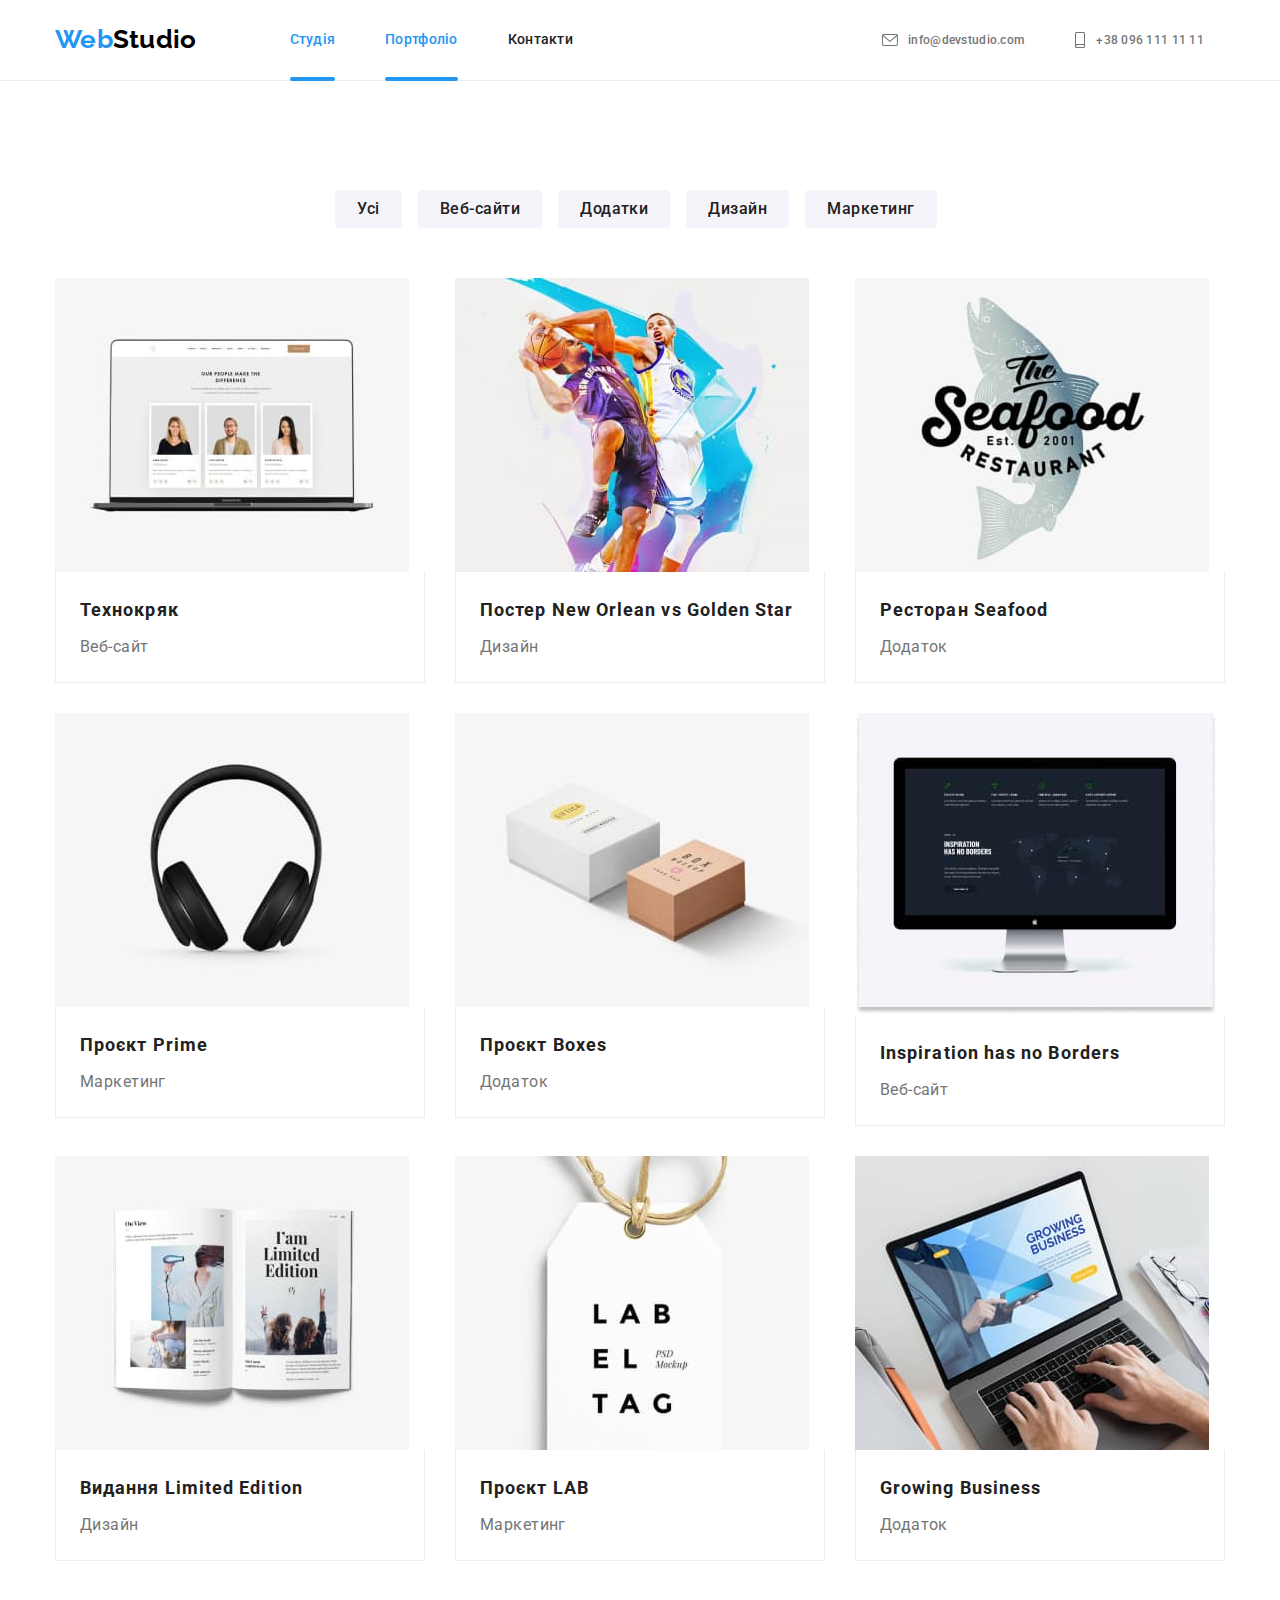
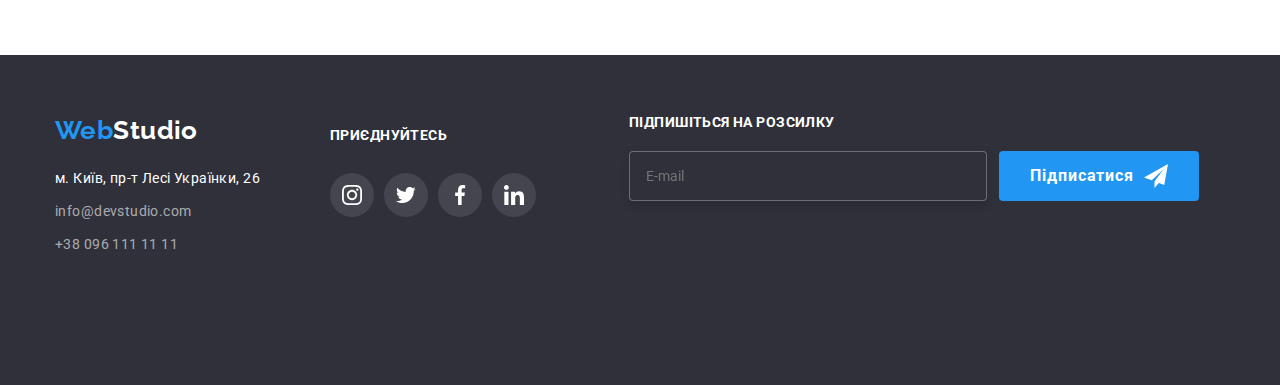
==== commit a3603417: "до другої перевірки" ====
--- a/portfolio.html
+++ b/portfolio.html
@@ -19,32 +19,32 @@
   <body>
     <header class="header">
       <div class="header__container container">
-        <nav class="header-nav__desktop header-nav">
+        <nav class="header-nav">
           <a href="/" lang="en" class="header__logo">
             <span class="header__logo--blue">Web</span>Studio</a
           >
           <button
-            class="header__button"
+            class="menu__button js-open-menu"
             aria-expanded="false"
             aria-controls="menu-burger"
-            data-menu-button
           >
+            <!--data-menu-button-->
             <svg width="40" height="40" aria-label="Перемикач мобільного меню">
               <use
-                class="header__button--open"
+                class="menu__button--open"
                 href="./images/icons/symbol-defs.svg#burger_menu"
-              ></use>
-              <use
-                class="header__button--close"
-                href="./images/icons/symbol-defs.svg#burger_close"
               ></use>
             </svg>
           </button>
 
-          <div class="header-menu__container" id="menu-burger" data-menu>
+          <div class="header-menu__container" id="menu-burger">
             <ul class="header-nav__list">
               <li class="header-nav__item">
-                <a href="./index.html" class="header-nav__link">Студія</a>
+                <a
+                  href="./index.html"
+                  class="header-nav__link header-nav--current"
+                  >Студія</a
+                >
               </li>
               <li class="header-nav__item">
                 <a
@@ -75,20 +75,6 @@
                 </a>
               </li>
             </ul>
-            <ul class="header-social__list">
-              <li class="header-social__item">
-                <a href="./index.html">Instagram</a>
-              </li>
-              <li class="header-social__item">
-                <a href="./index.html">Twitter</a>
-              </li>
-              <li class="header-social__item">
-                <a href="./index.html">Facebook</a>
-              </li>
-              <li class="header-social__item">
-                <a href="./index.html">LinkedIn</a>
-              </li>
-            </ul>
           </div>
         </nav>
       </div>
@@ -573,70 +559,62 @@
         </div>
       </section>
     </main>
-
-    <!--<div class="menu-mobile__container" id="menu-burger" data-menu>
+    <div class="mobile-menu__container js-menu-container" id="menu-burger">
       <button
-        class="header__button"
+        class="menu__button js-close-menu"
         aria-expanded="false"
         aria-controls="menu-burger"
-        data-menu-button
       >
-        
         <svg width="40" height="40" aria-label="Перемикач мобільного меню">
           <use
-            class="header__button--close"
+            class="menu__button--close"
             href="./images/icons/symbol-defs.svg#burger_close"
           ></use>
         </svg>
       </button>
-      <ul class="menu-mobile__list">
-        <li class="menu-mobile__item">
-          <a href="./index.html" class="menu-mobile__link">Студія</a>
-        </li>
-        <li class="header-nav__item">
+      <ul class="menu-nav__list">
+        <li class="menu-nav__item">
+          <a href="./index.html" class="menu-nav__link menu-nav--current"
+            >Студія</a
+          >
+        </li>
+        <li class="menu-nav__item">
+          <a href="./portfolio.html" class="menu-nav__link">Портфоліо</a>
+        </li>
+        <li class="menu-nav__item">
+          <a href="#" class="menu-nav__link">Контакти</a>
+        </li>
+      </ul>
+      <ul class="menu-auth__list">
+        <li class="menu-auth__item menu-auth__phone">
+          <a href="tel:+380961111111" class="menu-auth__link menu-auth__phone">
+            +38 096 111 11 11
+          </a>
+        </li>
+        <li class="menu-auth__item menu-auth__mail">
           <a
-            href="./portfolio.html"
-            class="header-nav__link header-nav--current"
-            >Портфоліо</a
+            href="mailto:info@devstudio.com"
+            class="menu-auth__link menu-auth__mail"
           >
-        </li>
-        <li class="header-nav__item">
-          <a href="#" class="header-nav__link">Контакти</a>
-        </li>
-      </ul>
-      <ul class="header-auth__desktop header-auth__list">
-        <li class="header-auth__item">
-          <a href="mailto:info@devstudio.com">
-            <svg class="header-auth__icon" width="16" height="12">
-              <use xlink:href="./images/icons.svg#email"></use>
-            </svg>
             info@devstudio.com
           </a>
         </li>
-        <li class="header-auth__item">
-          <a href="tel:+380961111111">
-            <svg class="header-auth__icon" width="12" height="16">
-              <use xlink:href="./images/icons.svg#smartphone"></use>
-            </svg>
-            +38 096 111 11 11
-          </a>
-        </li>
       </ul>
-      <ul class="header-social__list">
-        <li class="header-social__item">
-          <a href="./index.html">Instagram</a>
-        </li>
-        <li class="header-social__item">
-          <a href="./index.html">Twitter</a>
-        </li>
-        <li class="header-social__item">
-          <a href="./index.html">Facebook</a>
-        </li>
-        <li class="header-social__item">
-          <a href="./index.html">LinkedIn</a>
+      <ul class="menu-social__list">
+        <li class="menu-social__item">
+          <a href="./index.html" class="menu-social__link">Instagram</a>
+        </li>
+        <li class="menu-social__item">
+          <a href="./index.html" class="menu-social__link">Twitter</a>
+        </li>
+        <li class="menu-social__item">
+          <a href="./index.html" class="menu-social__link">Facebook</a>
+        </li>
+        <li class="menu-social__item">
+          <a href="./index.html" class="menu-social__link">LinkedIn</a>
         </li>
       </ul>
-    </div>-->
+    </div>
     <footer class="footer">
       <div class="footer__container container">
         <div class="footer-contacts">
--- a/css/main.min.css
+++ b/css/main.min.css
@@ -1 +1 @@
-:root{--primary-text-color: #212121;--title-text-color: #757575;--accent-color: #2196f3;--noactive-button: #f5f4fa;--accent-white-color: #ffffff}body{margin:0;font-family:Roboto,sans-serif;font-size:14px;letter-spacing:.03em}img{display:block;max-width:100%}.visually-hidden{position:absolute;width:1px;height:1px;margin:-1px;border:0;padding:0;white-space:nowrap;-webkit-clip-path:inset(100%);clip-path:inset(100%);clip:rect(0 0 0 0);overflow:hidden}.container{padding-left:15px;padding-right:15px;margin-left:auto;margin-right:auto}@media screen and (min-width: 480px){.container{width:480px}}@media screen and (min-width: 768px){.container{width:768px}}@media screen and (min-width: 1200px){.container{width:1200px}}.header__logo{color:#000;font-family:Raleway,sans-serif;font-weight:700;font-size:26px;line-height:1.19}.header__logo--blue{color:var(--accent-color)}@media screen and (max-width: 767px){.header__logo{display:block}}@media screen and (min-width: 768px){.header__logo{margin:26px 0}}@media screen and (min-width: 1200px){.header__logo{margin:24px 0 25px auto}}.footer-contacts .footer-logo{display:block;margin-bottom:20px;-webkit-transition:color 250ms cubic-bezier(0.4, 0, 0.2, 1);transition:color 250ms cubic-bezier(0.4, 0, 0.2, 1);font-family:Raleway,sans-serif;font-weight:700;font-size:24px;line-height:1.17;color:var(--accent-white-color);text-decoration:none}@media screen and (min-width: 768px){.footer-contacts .footer-logo{font-size:26px;line-height:1.19}}.footer-logo--blue{color:var(--accent-color)}.header{font-weight:500;font-size:14px;line-height:1.14;letter-spacing:.02em;border-bottom:1px solid #ececec}.header__container{display:-webkit-box;display:-ms-flexbox;display:flex;position:relative;-ms-flex-line-pack:center;align-content:center}.header__container.is-open{display:block}.header-nav{display:-webkit-box;display:-ms-flexbox;display:flex;width:100%;-webkit-box-align:center;-ms-flex-align:center;align-items:center;-webkit-box-pack:justify;-ms-flex-pack:justify;justify-content:space-between}@media screen and (min-width: 1200px){.header-nav{padding:0 auto;width:100%;max-width:1200px}}.header-menu__container{display:-webkit-box;display:-ms-flexbox;display:flex;position:absolute;top:100%;left:0;width:100%;text-align:center;background-color:var(--accent-white-color);color:var(--primary-text-color)}@media screen and (max-width: 767px){.header-menu__container{display:none}.header-menu__container.is-open{display:block}}@media screen and (min-width: 768px){.header-menu__container{display:-webkit-box;display:-ms-flexbox;display:flex;position:static;-webkit-box-flex:1;-ms-flex-positive:1;flex-grow:1;-webkit-box-pack:justify;-ms-flex-pack:justify;justify-content:space-between;padding:0}}.header-nav__list{padding:0;margin:0;list-style:none}@media screen and (max-width: 767px){.header-nav__list{text-align:left;font-size:40px;line-height:1.18}}@media screen and (min-width: 768px){.header-nav__list{display:-webkit-box;display:-ms-flexbox;display:flex;margin-left:88px;padding:32px 0;-webkit-box-align:center;-ms-flex-align:center;align-items:center}}@media screen and (min-width: 1200px){.header-nav__list{display:-webkit-box;display:-ms-flexbox;display:flex;margin:0 93px 0}}.header-nav__item{position:relative;margin-right:50px;font-size:40px}.header-nav__item:last-child{margin-right:0;padding-bottom:0}@media screen and (max-width: 767px){.header-nav__item{margin:0;padding:0;padding-bottom:33px}}@media screen and (min-width: 768px){.header-nav__item{font-size:14px}}.header-nav a{text-decoration:none}@media screen and (max-width: 1199px){.header-nav a{width:100%}}.header-nav__list a{color:var(--primary-text-color);-webkit-transition:color 250ms cubic-bezier(0.4, 0, 0.2, 1);transition:color 250ms cubic-bezier(0.4, 0, 0.2, 1)}.header-nav__list a:hover,.header-nav__list a:focus{color:var(--accent-color)}.header-nav__list .header-nav--current{color:var(--accent-color)}@media screen and (min-width: 768px){.header-nav--current::after{position:absolute;content:"";width:100%;height:4px;border-radius:2px;background:var(--accent-color);bottom:-37px;left:0}}@media screen and (min-width: 1200px){.header-nav--current::after{bottom:-33px}}.header-auth__list{padding:0;-webkit-box-align:center;-ms-flex-align:center;align-items:center;list-style:none}@media screen and (max-width: 767px){.header-auth__list{margin-left:auto;margin-top:302px;margin-bottom:0;font-size:34px;line-height:1.18}}.header-auth__list:last-child{font-size:24px;line-height:1.17}@media screen and (min-width: 768px){.header-auth__list{display:block;margin-left:90px}}@media screen and (min-width: 1200px){.header-auth__list{display:-webkit-box;display:-ms-flexbox;display:flex;margin:0;margin:15px 21px 15px auto}}@media screen and (max-width: 767px){.header-auth__item{padding-bottom:32px}.header-auth__item:last-child{padding-bottom:0}}@media screen and (min-width: 768px){.header-auth__item{padding-bottom:10px}.header-auth__item:last-child{padding-bottom:0}}@media screen and (min-width: 1200px){.header-auth__item{padding-bottom:0}}.header-auth__list a{display:-webkit-box;display:-ms-flexbox;display:flex;color:var(--title-text-color);-webkit-box-align:center;-ms-flex-align:center;align-items:center;text-decoration:none;-webkit-transition:color 250ms cubic-bezier(0.4, 0, 0.2, 1);transition:color 250ms cubic-bezier(0.4, 0, 0.2, 1)}.header-auth__list a:hover,.header-auth__list a:focus{color:var(--accent-color)}@media screen and (min-width: 768px){.header-auth__list a{font-size:12px}}@media screen and (min-width: 1200px){.header-auth__item+.header-auth__item{margin-left:50px}}a .header-auth__icon{display:none}@media screen and (min-width: 768px){a .header-auth__icon{display:inline-block;fill:var(--title-text-color);margin-right:10px;-webkit-transition:fill 250ms cubic-bezier(0.4, 0, 0.2, 1);transition:fill 250ms cubic-bezier(0.4, 0, 0.2, 1)}}a:hover .header-auth__icon,a:focus .header-auth__icon{fill:var(--accent-color)}.footer{background-color:#2f303a;padding:60px 0}.footer__container{display:block;text-align:center}@media screen and (min-width: 768px)and (max-width: 1199px){.footer__container{display:-webkit-box;display:-ms-flexbox;display:flex;-ms-flex-wrap:wrap;flex-wrap:wrap;-webkit-box-align:baseline;-ms-flex-align:baseline;align-items:baseline;-ms-flex-pack:distribute;justify-content:space-around}}@media screen and (min-width: 1200px){.footer__container{display:-webkit-box;display:-ms-flexbox;display:flex;width:1200px;padding-left:15px;padding-right:15px;margin-left:auto;margin-right:auto;text-align:start}}.footer-contacts{display:inline-block;margin-bottom:60px}@media screen and (min-width: 768)and (max-width: 1199px){.footer-contacts{margin-right:165px}}.footer-contacts__list{padding:0;margin:0;list-style:none;display:block;text-decoration:none}.footer__address{font-weight:400;font-style:normal;color:var(--accent-white-color)}.footer-contacts__list{display:inline-block}.footer-contacts__list li{line-height:24px}@media screen and (min-width: 480px){.footer-contacts__list li{margin-bottom:8px}.footer-contacts__list li li:last-child{margin-bottom:0}}@media screen and (min-width: 1200px){.footer-contacts__list li{margin-bottom:9px}.footer-contacts__list li li:last-child{margin-bottom:0}}.footer-contacts__list a{color:rgba(255,255,255,.6);text-decoration:none;-webkit-transition:color 250ms cubic-bezier(0.4, 0, 0.2, 1);transition:color 250ms cubic-bezier(0.4, 0, 0.2, 1)}.footer-contacts__list a:hover,.footer-contacts__list a:focus{color:var(--accent-color)}.footer-social{text-align:center;margin-bottom:60px}@media screen and (min-width: 1200px){.footer-social{display:inline-block;margin:0;margin-left:70px;padding:0;text-align:left}}.footer-social h2{color:var(--accent-white-color);font-weight:700;font-size:14px;line-height:16px;letter-spacing:.03em;text-transform:uppercase;margin-bottom:20px}.footer-social__list{display:-webkit-box;display:-ms-flexbox;display:flex;padding:0;margin:0;-webkit-box-pack:center;-ms-flex-pack:center;justify-content:center;list-style:none;-webkit-transition:color 250ms cubic-bezier(0.4, 0, 0.2, 1);transition:color 250ms cubic-bezier(0.4, 0, 0.2, 1)}@media screen and (min-width: 768px){.footer-social__list{padding-top:10px}}.footer-social__list li{line-height:24px}.footer-social__list li li:last-child{margin-bottom:0}.footer-social a{text-decoration:none;color:rgba(255,255,255,.6);-webkit-transition:color 250ms cubic-bezier(0.4, 0, 0.2, 1);transition:color 250ms cubic-bezier(0.4, 0, 0.2, 1)}.footer-social a:hover,.footer-social a:focus{color:var(--accent-color)}.footer-social__icons{margin-right:10px;border-radius:50%;-webkit-transition:background-color 250ms cubic-bezier(0.4, 0, 0.2, 1),border-radius 250ms cubic-bezier(0.4, 0, 0.2, 1),fill 250ms cubic-bezier(0.4, 0, 0.2, 1);transition:background-color 250ms cubic-bezier(0.4, 0, 0.2, 1),border-radius 250ms cubic-bezier(0.4, 0, 0.2, 1),fill 250ms cubic-bezier(0.4, 0, 0.2, 1)}.footer-social__icons:last-child{margin-right:0;-webkit-transition:color 250ms cubic-bezier(0.4, 0, 0.2, 1);transition:color 250ms cubic-bezier(0.4, 0, 0.2, 1);-webkit-transition:background-color 250ms cubic-bezier(0.4, 0, 0.2, 1);transition:background-color 250ms cubic-bezier(0.4, 0, 0.2, 1);transition:color 250ms cubic-bezier(0.4, 0, 0.2, 1)}.footer-social__icons:hover,.footer-social__icons:focus{fill:var(--accent-white-color);border-radius:50%;background-color:var(--accent-color)}.footer-social__link{display:-webkit-box;display:-ms-flexbox;display:flex;-webkit-box-align:center;-ms-flex-align:center;align-items:center;-webkit-box-pack:center;-ms-flex-pack:center;justify-content:center;width:44px;height:44px;border-radius:50%;background-color:rgba(255,255,255,.1);-webkit-transition:fill 250ms cubic-bezier(0.4, 0, 0.2, 1);transition:fill 250ms cubic-bezier(0.4, 0, 0.2, 1)}.footer-social__link svg{fill:var(--accent-white-color)}.footer-form{margin-top:0;margin-left:0}@media screen and (min-width: 1200px){.footer-form{margin-left:93px}}.footer-form__text{margin:0;padding-bottom:20px;font-weight:700;line-height:1.14;letter-spacing:.03em;text-transform:uppercase;color:var(--accent-white-color)}@media screen and (min-width: 1200px){.footer-form__text{text-align:left}}.footer-form form{display:inline-block}@media screen and (min-width: 1200px){.footer-form form{display:-webkit-box;display:-ms-flexbox;display:flex}}.footer-form label{display:block;margin-left:auto;margin-right:auto}@media screen and (min-width: 1200px){.footer-form label{display:inline}}.footer-form input{padding:15px 0 15px 16px;width:100%;height:45px;background-color:#2f303a;color:var(--accent-white-color);border:1px solid rgba(255,255,255,.3);-webkit-filter:drop-shadow(0px 4px 4px rgba(0, 0, 0, 0.15));filter:drop-shadow(0px 4px 4px rgba(0, 0, 0, 0.15));border-radius:4px}.footer-form input input::-webkit-input-placeholder{font-weight:400;font-size:16px;line-height:1.25;display:-webkit-box;display:flex;-webkit-box-align:center;align-items:center;color:rgba(255,255,255,.6)}.footer-form input input::-moz-placeholder{font-weight:400;font-size:16px;line-height:1.25;display:flex;align-items:center;color:rgba(255,255,255,.6)}.footer-form input input:-ms-input-placeholder{font-weight:400;font-size:16px;line-height:1.25;display:-ms-flexbox;display:flex;-ms-flex-align:center;align-items:center;color:rgba(255,255,255,.6)}.footer-form input input::-ms-input-placeholder{font-weight:400;font-size:16px;line-height:1.25;display:-ms-flexbox;display:flex;-ms-flex-align:center;align-items:center;color:rgba(255,255,255,.6)}.footer-form input input::placeholder{font-weight:400;font-size:16px;line-height:1.25;display:-webkit-box;display:-ms-flexbox;display:flex;-webkit-box-align:center;-ms-flex-align:center;align-items:center;color:rgba(255,255,255,.6)}@media screen and (min-width: 480px)and (max-width: 1199px){.footer-form input{height:50px;width:450px}}@media screen and (min-width: 1200px){.footer-form input{height:50px;width:358px}}.footer-form button{display:-webkit-inline-box;display:-ms-inline-flexbox;display:inline-flex;-ms-flex-line-pack:center;align-content:center;-webkit-box-pack:center;-ms-flex-pack:center;justify-content:center;width:200px;height:50px;margin-top:20px;padding:0;background-color:var(--accent-color);border:none;border-radius:4px;font-weight:700;font-size:16px;line-height:1.88;letter-spacing:.06em;-webkit-box-align:center;-ms-flex-align:center;align-items:center;text-align:center;color:var(--accent-white-color);-webkit-transition:background-color 250ms cubic-bezier(0.4, 0, 0.2, 1);transition:background-color 250ms cubic-bezier(0.4, 0, 0.2, 1)}.footer-form button:hover,.footer-form button:focus{background-color:#188ce8;cursor:pointer}@media screen and (min-width: 768px){.footer-form button{margin-left:12px}}@media screen and (min-width: 1200px){.footer-form button{margin-top:0}}.footer-form__send{display:-webkit-inline-box;display:-ms-inline-flexbox;display:inline-flex}.footer-form button img{margin-left:10px;width:24px;height:24px}.hero{background-image:-webkit-gradient(linear, left top, left bottom, from(rgba(47, 48, 58, 0.4)), to(rgba(47, 48, 58, 0.4))),url("../images/hero-mobile_1x.jpg");background-image:linear-gradient(rgba(47, 48, 58, 0.4), rgba(47, 48, 58, 0.4)),url("../images/hero-mobile_1x.jpg");background-size:cover;background-repeat:no-repeat;background-position:center;text-align:center;color:var(--accent-white-color);background-color:#2f303a;margin:0 auto}@media screen and (max-width: 1199px){.hero{padding:118px 0}}@media screen and (min-width: 1200px){.hero{padding-top:200px;padding-bottom:200px;max-width:1600px}}@media(min-device-pixel-ratio: 2),(-webkit-min-device-pixel-ratio: 2),(min-resolution: 192dpi),(min-resolution: 2dppx){.hero{background-image:-webkit-gradient(linear, left top, left bottom, from(rgba(47, 48, 58, 0.4)), to(rgba(47, 48, 58, 0.4))),url("../images/hero-mobile_2x.jpg");background-image:linear-gradient(rgba(47, 48, 58, 0.4), rgba(47, 48, 58, 0.4)),url("../images/hero-mobile_2x.jpg")}}@media(min-device-pixel-ratio: 3),(-webkit-min-device-pixel-ratio: 3),(min-resolution: 288dpi),(min-resolution: 3dppx){.hero{background-image:-webkit-gradient(linear, left top, left bottom, from(rgba(47, 48, 58, 0.4)), to(rgba(47, 48, 58, 0.4))),url("../images/hero-mobile_2x.jpg");background-image:linear-gradient(rgba(47, 48, 58, 0.4), rgba(47, 48, 58, 0.4)),url("../images/hero-mobile_2x.jpg")}}@media screen and (min-width: 320px){.hero{background-image:-webkit-gradient(linear, left top, left bottom, from(rgba(47, 48, 58, 0.4)), to(rgba(47, 48, 58, 0.4))),url("../images/hero-tablet_1x.jpg");background-image:linear-gradient(rgba(47, 48, 58, 0.4), rgba(47, 48, 58, 0.4)),url("../images/hero-tablet_1x.jpg")}}@media screen and (min-width: 320px)and (min-device-pixel-ratio: 2),screen and (min-width: 320px)and (-webkit-min-device-pixel-ratio: 2),screen and (min-width: 320px)and (min-resolution: 192dpi),screen and (min-width: 320px)and (min-resolution: 2dppx){.hero{background-image:-webkit-gradient(linear, left top, left bottom, from(rgba(47, 48, 58, 0.4)), to(rgba(47, 48, 58, 0.4))),url("../images/hero-tablet_2x.jpg");background-image:linear-gradient(rgba(47, 48, 58, 0.4), rgba(47, 48, 58, 0.4)),url("../images/hero-tablet_2x.jpg")}}@media screen and (min-width: 320px)and (min-device-pixel-ratio: 3),screen and (min-width: 320px)and (-webkit-min-device-pixel-ratio: 3),screen and (min-width: 320px)and (min-resolution: 288dpi),screen and (min-width: 320px)and (min-resolution: 3dppx){.hero{background-image:-webkit-gradient(linear, left top, left bottom, from(rgba(47, 48, 58, 0.4)), to(rgba(47, 48, 58, 0.4))),url("../images/hero-tablet_2x.jpg");background-image:linear-gradient(rgba(47, 48, 58, 0.4), rgba(47, 48, 58, 0.4)),url("../images/hero-tablet_2x.jpg")}}@media screen and (min-width: 768px){.hero{background-image:-webkit-gradient(linear, left top, left bottom, from(rgba(47, 48, 58, 0.4)), to(rgba(47, 48, 58, 0.4))),url("../images/hero-desktop_1x.jpg");background-image:linear-gradient(rgba(47, 48, 58, 0.4), rgba(47, 48, 58, 0.4)),url("../images/hero-desktop_1x.jpg")}}@media screen and (min-width: 768px)and (min-device-pixel-ratio: 2),screen and (min-width: 768px)and (-webkit-min-device-pixel-ratio: 2),screen and (min-width: 768px)and (min-resolution: 192dpi),screen and (min-width: 768px)and (min-resolution: 2dppx){.hero{background-image:-webkit-gradient(linear, left top, left bottom, from(rgba(47, 48, 58, 0.4)), to(rgba(47, 48, 58, 0.4))),url("../images/hero-desktop_2x.jpg");background-image:linear-gradient(rgba(47, 48, 58, 0.4), rgba(47, 48, 58, 0.4)),url("../images/hero-desktop_2x.jpg")}}@media screen and (min-width: 768px)and (min-device-pixel-ratio: 3),screen and (min-width: 768px)and (-webkit-min-device-pixel-ratio: 3),screen and (min-width: 768px)and (min-resolution: 288dpi),screen and (min-width: 768px)and (min-resolution: 3dppx){.hero{background-image:-webkit-gradient(linear, left top, left bottom, from(rgba(47, 48, 58, 0.4)), to(rgba(47, 48, 58, 0.4))),url("../images/hero-desktop_2x.jpg");background-image:linear-gradient(rgba(47, 48, 58, 0.4), rgba(47, 48, 58, 0.4)),url("../images/hero-desktop_2x.jpg")}}.hero__container{display:block;width:1200px;padding-left:15px;padding-right:15px;margin-left:auto;margin-right:auto}.hero h1{margin-top:0;margin-bottom:30px;font-weight:900;font-size:26px;line-height:1.62;text-transform:uppercase}@media screen and (min-width: 1200px){.hero h1{font-size:44px;line-height:1.36;letter-spacing:.06em}}.hero__button{background-color:var(--accent-color);color:var(--accent-white-color);border:1px solid var(--accent-color);border-radius:4px;font-weight:700;font-size:16px;line-height:1.87;letter-spacing:.06em;padding:10px 24px;-webkit-transition:background-color 250ms cubic-bezier(0.4, 0, 0.2, 1);transition:background-color 250ms cubic-bezier(0.4, 0, 0.2, 1)}.hero__button:hover,.hero__button:focus{background-color:#188ce8;cursor:pointer}@media screen and (min-width: 1200px){.hero__button{padding:10px 32px}}.features__section{padding-top:60px;padding-bottom:60px}@media screen and (min-width: 768px){.features__section{padding-top:94px;padding-bottom:94px}}.features__list{padding:0;margin:0;list-style:none}@media screen and (min-width: 768px){.features__list{display:-webkit-box;display:-ms-flexbox;display:flex;-ms-flex-wrap:wrap;flex-wrap:wrap}}.features__item{margin-bottom:30px}.features__item:last-child{margin-bottom:0}@media screen and (min-width: 768px)and (max-width: 1199px){.features__item{width:calc((100% - 30px)/2);margin-right:30px}.features__item:nth-child(2n){margin-right:0}.features__item:nth-last-child(-n+2){margin-bottom:0}}@media screen and (min-width: 1200px){.features__item{width:calc((100% - 90px)/4);margin-right:30px}.features__item:nth-child(4n){margin-right:0}.features__item:nth-last-child(-n+4){margin-bottom:0}}.features__item::before{display:block;content:"";height:120px;background-color:var(--noactive-button);border-radius:4px;background-repeat:no-repeat;background-position:center;margin-bottom:30px}.features__item::before:last-child{margin-right:0}.features__item--antena::before{background-image:url("../images/antenna 1.svg")}.features__item--clock::before{background-image:url("../images/clock 1.svg")}.features__item--diagram::before{background-image:url("../images/diagram 1.svg")}.features__item--astronaut::before{background-image:url("../images/astronaut 1.svg")}.features__title{margin-top:0;margin-bottom:10px;color:var(--primary-text-color);font-size:14px;font-weight:700;line-height:1.14;letter-spacing:.03em;text-transform:uppercase;text-align:center}@media screen and (min-width: 768px){.features__title{text-align:start}}.features__text{margin-top:0;margin-bottom:0;line-height:1.71;font-size:14px;color:var(--title-text-color)}.we-do__section{padding-bottom:94px}@media screen and (max-width: 1199px){.we-do__section{display:none}}.we-do__title{margin-top:0;margin-bottom:50px;font-weight:700;font-size:36px;line-height:1.17;text-align:center;letter-spacing:.03em;color:var(--primary-text-color)}.we-do__list{list-style:none;display:-webkit-box;display:-ms-flexbox;display:flex;-ms-flex-wrap:wrap;flex-wrap:wrap;padding:0;margin:0}.we-do__item{width:370px;margin-right:30px}.we-do__item:nth-child(3n){margin-right:0}.we-do__item:nth-last-child(-n+4){margin-bottom:0}.we-do__link{text-decoration:none}.we-do__section img{width:370px}.we-do__box{position:relative;display:-webkit-box;display:-ms-flexbox;display:flex;-webkit-box-pack:center;-ms-flex-pack:center;justify-content:center;-webkit-box-align:end;-ms-flex-align:end;align-items:flex-end}.we-do__box::before{display:inline-block;position:absolute;content:"";width:100%;height:71px;background:rgba(47,48,58,.8)}.we-do__box h3{position:absolute;padding:27px 0;margin:0;font-size:14px;line-height:1.14;text-transform:uppercase;color:var(--accent-white-color)}.team__section{padding:60px 0;background-color:#f5f4fa}@media screen and (min-width: 768px){.team__section{padding-top:94px;padding-bottom:94px}}.team__container h2{margin-top:0;margin-bottom:30px;font-weight:700;font-size:28px;line-height:1.17;text-align:center;color:var(--primary-text-color)}@media screen and (min-width: 768px){.team__container h2{margin-bottom:30px}}@media screen and (min-width: 1200px){.team__container h2{margin-bottom:50px;font-size:36px}}.team-section__list{list-style:none;-webkit-box-pack:center;-ms-flex-pack:center;justify-content:center;padding:0;margin:0}@media screen and (min-width: 768px){.team-section__list{display:-webkit-box;display:-ms-flexbox;display:flex;-ms-flex-wrap:wrap;flex-wrap:wrap}}.team-section__item{margin-bottom:30px;background-color:var(--accent-white-color);-webkit-box-shadow:0px 1px 3px rgba(0,0,0,.12),0px 1px 1px rgba(0,0,0,.14),0px 2px 1px rgba(0,0,0,.2);box-shadow:0px 1px 3px rgba(0,0,0,.12),0px 1px 1px rgba(0,0,0,.14),0px 2px 1px rgba(0,0,0,.2);border-radius:0px 0px 4px 4px}.team-section__item:last-child{margin-bottom:0}@media screen and (min-width: 768px)and (max-width: 1199px){.team-section__item{width:calc((100% - 30px)/2);margin-right:30px}.team-section__item:nth-child(2n){margin-right:0}.team-section__item:nth-last-child(-n+2){margin-bottom:0}}@media screen and (min-width: 1200px){.team-section__item{width:calc((100% - 90px)/4);margin-right:30px}.team-section__item:nth-child(4n){margin-right:0}.team-section__item:nth-last-child(-n+4){margin-bottom:0}}.team-section__title{padding:30px 0 24px;text-align:center;font-size:16px;line-height:1.18;letter-spacing:.42px}.team-section__title h3{font-weight:500;margin-top:0;margin-bottom:10px;color:var(--primary-text-color)}.team-section__title p{font-weight:400;color:var(--title-text-color);margin-top:0;margin-bottom:16px}@media screen and (min-width: 768px){.team-section__title{padding:30px 0}}.team-list{display:-webkit-box;display:-ms-flexbox;display:flex;-ms-flex-wrap:wrap;flex-wrap:wrap;list-style:none;-webkit-box-align:center;-ms-flex-align:center;align-items:center;-webkit-box-pack:center;-ms-flex-pack:center;justify-content:center;padding:0}.team-list__icons{margin-right:10px}.team-list__icons:last-child{margin-right:0}.team-list__link{display:-webkit-box;display:-ms-flexbox;display:flex;-webkit-box-align:center;-ms-flex-align:center;align-items:center;-webkit-box-pack:center;-ms-flex-pack:center;justify-content:center;width:44px;height:44px;border-radius:50%;background-color:var(--accent-white-color);-webkit-transition:background-color 250ms cubic-bezier(0.4, 0, 0.2, 1);transition:background-color 250ms cubic-bezier(0.4, 0, 0.2, 1)}.team-list__link:hover,.team-list__link:focus{background-color:var(--accent-color)}a .team-list--social{fill:#afb1b8;-webkit-transition:fill 250ms cubic-bezier(0.4, 0, 0.2, 1);transition:fill 250ms cubic-bezier(0.4, 0, 0.2, 1)}.team-list__link:hover .team-list--social,.team-list__link:focus .team-list--social{fill:var(--accent-white-color)}.customers__section{padding-top:60px;padding-bottom:60px}@media screen and (min-width: 1200px){.customers__section{padding-top:94px;padding-bottom:94px}}.customers__title{margin-top:0;margin-bottom:30px;font-weight:700;font-size:28px;line-height:1.17;text-align:center;color:var(--primary-text-color)}@media screen and (min-width: 768px){.customers__title{margin-bottom:30px}}@media screen and (min-width: 1200px){.customers__title{font-size:36px;margin-bottom:50px}}.customers__list{padding:0;margin:0;list-style:none;display:-webkit-box;display:-ms-flexbox;display:flex;-ms-flex-wrap:wrap;flex-wrap:wrap;width:100%}.customers__item{text-align:center}@media screen and (max-width: 767px){.customers__item{width:calc((100% - 30px)/2);margin-right:30px;margin-bottom:30px}.customers__item:nth-child(2n){margin-right:0}.customers__item:nth-last-child(-n+2){margin-bottom:0}}@media screen and (min-width: 768px)and (max-width: 1199px){.customers__item{width:calc((100% - 60px)/3);margin-right:30px;margin-bottom:30px}.customers__item:nth-child(3n){margin-right:0}.customers__item:nth-last-child(-n+3){margin-bottom:0}}@media screen and (min-width: 1200px){.customers__item{width:calc((100% - 150px)/6);margin-right:30px}.customers__item:nth-child(6n){margin-right:0}}.customers__link{display:-webkit-box;display:-ms-flexbox;display:flex;-webkit-box-align:center;-ms-flex-align:center;align-items:center;-webkit-box-pack:center;-ms-flex-pack:center;justify-content:center;width:100%;height:92px;border:1px solid #afb1b8;border-radius:4px;-webkit-transition:border 250ms cubic-bezier(0.4, 0, 0.2, 1);transition:border 250ms cubic-bezier(0.4, 0, 0.2, 1)}.customers__link:hover,.customers__link:focus{border:1px solid var(--accent-color)}.customer__icon{fill:#afb1b8;-webkit-transition:fill 250ms cubic-bezier(0.4, 0, 0.2, 1);transition:fill 250ms cubic-bezier(0.4, 0, 0.2, 1)}.customers__link:hover .customer__icon,.customers__link:focus .customer__icon{fill:var(--accent-color)}.portfolio__section{padding-top:60px;padding-bottom:60px}@media screen and (min-width: 768px){.portfolio__section{padding-top:94px;padding-bottom:94px}}.portfolio__project{display:block}@media screen and (min-width: 768px){.portfolio__container{max-width:1200px}}.portfolio__list{-ms-flex-wrap:wrap;flex-wrap:wrap;padding:0;margin:0;list-style:none}@media screen and (min-width: 768px){.portfolio__list{display:-webkit-box;display:-ms-flexbox;display:flex}}.portfolio__item{margin-bottom:30px;width:100%}.portfolio__item:last-child{margin-bottom:0}@media screen and (min-width: 768px)and (max-width: 1199px){.portfolio__item{width:calc((100% - 30px)/2);margin-right:30px}.portfolio__item:nth-child(2n){margin-right:0}.portfolio__item:nth-last-child(-n+2){margin-bottom:0}}@media screen and (min-width: 1200px){.portfolio__item{width:calc((100% - 60px)/3);margin-right:30px}.portfolio__item:nth-child(3n){margin-right:0}.portfolio__item:nth-last-child(-n+3){margin-bottom:0}}.portfolio__link{display:block;overflow:hidden;text-decoration:none;-webkit-transition:-webkit-box-shadow 250ms cubic-bezier(0.4, 0, 0.2, 1);transition:-webkit-box-shadow 250ms cubic-bezier(0.4, 0, 0.2, 1);transition:box-shadow 250ms cubic-bezier(0.4, 0, 0.2, 1);transition:box-shadow 250ms cubic-bezier(0.4, 0, 0.2, 1), -webkit-box-shadow 250ms cubic-bezier(0.4, 0, 0.2, 1);-webkit-transition:opacity 250ms cubic-bezier(0.4, 0, 0.2, 1);transition:opacity 250ms cubic-bezier(0.4, 0, 0.2, 1)}.portfolio__link:hover,.portfolio__link:focus{-webkit-box-shadow:0px 1px 1px rgba(0,0,0,.12),0px 4px 4px rgba(0,0,0,.06),1px 4px 6px rgba(0,0,0,.16);box-shadow:0px 1px 1px rgba(0,0,0,.12),0px 4px 4px rgba(0,0,0,.06),1px 4px 6px rgba(0,0,0,.16);opacity:1}.portfolio__overlay{position:relative;overflow:hidden}.portfolio__overlay picture{display:block;max-width:100%}.portfolio__overlay--text{display:-webkit-box;display:-ms-flexbox;display:flex;position:absolute;-webkit-box-pack:center;-ms-flex-pack:center;justify-content:center;-webkit-box-align:center;-ms-flex-align:center;align-items:center;width:100%;height:100%;top:0;left:0;padding-right:30px;padding-left:30px;margin-top:0;margin-bottom:0;background-color:rgba(33,150,243,.9);color:var(--accent-white-color);font-weight:400;font-size:18px;line-height:1.56;-webkit-transform:translateY(100%);transform:translateY(100%);-webkit-transition:opacity 250ms cubic-bezier(0.4, 0, 0.2, 1),-webkit-transform 250ms cubic-bezier(0.4, 0, 0.2, 1);transition:opacity 250ms cubic-bezier(0.4, 0, 0.2, 1),-webkit-transform 250ms cubic-bezier(0.4, 0, 0.2, 1);transition:opacity 250ms cubic-bezier(0.4, 0, 0.2, 1),transform 250ms cubic-bezier(0.4, 0, 0.2, 1);transition:opacity 250ms cubic-bezier(0.4, 0, 0.2, 1),transform 250ms cubic-bezier(0.4, 0, 0.2, 1),-webkit-transform 250ms cubic-bezier(0.4, 0, 0.2, 1)}.portfolio__link:hover .portfolio__overlay--text::before,.portfolio__link:focus .portfolio__overlay--text::before{-webkit-transform:translateY(0%);transform:translateY(0%);opacity:1}.portfolio__link:hover .portfolio__overlay--text,.portfolio__link:focus .portfolio-__overlay--text{-webkit-transform:translateY(0);transform:translateY(0)}.portfolio__text{padding:20px 24px;border-right:1px solid #eee;border-bottom:1px solid #eee;border-left:1px solid #eee}.portfolio__text h2{color:var(--primary-text-color);font-weight:700;font-size:18px;line-height:2;letter-spacing:.06em;margin-top:0;margin-bottom:4px}.portfolio__text p{color:var(--title-text-color);font-size:16px;line-height:1.88;margin-top:0px;margin-bottom:0px}.portfolio__button{display:-webkit-box;display:-ms-flexbox;display:flex;-ms-flex-wrap:wrap;flex-wrap:wrap;margin:0;margin-bottom:40px}@media screen and (min-width: 768px){.portfolio__button{-webkit-box-pack:center;-ms-flex-pack:center;justify-content:center;margin-top:0;margin-bottom:50px;padding:0}.portfolio__button li:not(:last-child){margin-right:8px}}.portfolio__button button{margin-right:8px;margin-top:15px;font-family:inherit;font-weight:500;font-size:16px;line-height:1.62;letter-spacing:.03em;list-style:none;cursor:pointer;background-color:var(--noactive-button);color:var(--primary-text-color);text-decoration:none;border-radius:4px;border:none;padding:6px 22px;-webkit-transition:background-color 250ms cubic-bezier(0.4, 0, 0.2, 1),color 250ms cubic-bezier(0.4, 0, 0.2, 1),-webkit-box-shadow 250ms cubic-bezier(0.4, 0, 0.2, 1);transition:background-color 250ms cubic-bezier(0.4, 0, 0.2, 1),color 250ms cubic-bezier(0.4, 0, 0.2, 1),-webkit-box-shadow 250ms cubic-bezier(0.4, 0, 0.2, 1);transition:background-color 250ms cubic-bezier(0.4, 0, 0.2, 1),color 250ms cubic-bezier(0.4, 0, 0.2, 1),box-shadow 250ms cubic-bezier(0.4, 0, 0.2, 1);transition:background-color 250ms cubic-bezier(0.4, 0, 0.2, 1),color 250ms cubic-bezier(0.4, 0, 0.2, 1),box-shadow 250ms cubic-bezier(0.4, 0, 0.2, 1),-webkit-box-shadow 250ms cubic-bezier(0.4, 0, 0.2, 1)}.portfolio__button button:hover,.portfolio__button button:focus{background-color:var(--accent-color);color:var(--accent-white-color);-webkit-box-shadow:0px 3px 1px rgba(0,0,0,.1),0px 1px 2px rgba(0,0,0,.08),0px 2px 2px rgba(0,0,0,.12);box-shadow:0px 3px 1px rgba(0,0,0,.1),0px 1px 2px rgba(0,0,0,.08),0px 2px 2px rgba(0,0,0,.12)}.portfolio__button li{padding:0;margin:0;list-style:none}.backdrop{position:fixed;top:0;left:0;width:100%;height:100%;padding:93px 15px 94px;background-color:rgba(0,0,0,.1);overflow-y:scroll}.backdrop.is-hidden{opacity:0;pointer-events:none}.modal{position:absolute;left:50%;top:50%;-webkit-transform:translate(-50%, -50%);transform:translate(-50%, -50%);background-color:var(--accent-white-color)}@media screen and (min-width: 1200px){.modal{width:528px;left:50%;top:50%}}.modal--close{position:absolute;top:0;right:0;cursor:pointer;width:30px;height:30px;margin:8px 8px 0;background-color:var(--accent-white-color);border-radius:50%;border:1px solid rgba(0,0,0,.1);-webkit-transition:fill 250ms cubic-bezier(0.4, 0, 0.2, 1);transition:fill 250ms cubic-bezier(0.4, 0, 0.2, 1)}.modal--close svg{top:50%;left:50%;-webkit-transform:translate(-8%, 15%);transform:translate(-8%, 15%);width:18px;height:18px;margin:0;fill:var(--primary-text-color)}.modal--close:hover svg,.modal--close:focus svg{fill:var(--accent-color)}.modal-form{padding:40px}.modal-form__title{margin:0 0 17px;font-weight:700;font-size:20px;line-height:1.5;text-align:center;color:var(--primary-text-color)}.modal-form__group{position:relative;margin-bottom:10px;border-radius:4px}.modal-form__label{display:block;margin-bottom:4px}.modal-form__label span,.modal-form__textarea span{font-weight:400;font-size:12px;line-height:1.17;letter-spacing:.01em;color:var(--title-text-color)}.modal-form__group:focus-within>span{border-color:var(--accent-color);fill:var(--accent-color)}.modal-form__icon{position:absolute;width:18px;height:18px;top:0;left:12px;fill:#212121;-webkit-transform:translateY(50%);transform:translateY(50%)}.modal-form__input{position:relative}.modal-form__input input{width:100%;height:40px;padding:0 0 0 42px;border:1px solid rgba(33,33,33,.2);border-radius:4px;-webkit-transition:border 250ms cubic-bezier(0.4, 0, 0.2, 1),fill 250ms cubic-bezier(0.4, 0, 0.2, 1);transition:border 250ms cubic-bezier(0.4, 0, 0.2, 1),fill 250ms cubic-bezier(0.4, 0, 0.2, 1)}.modal-form__input input:focus{outline:none;border:1px solid var(--accent-color);fill:var(--accent-color)}.modal-form__input input:focus+.modal-form__icon{fill:var(--accent-color)}textarea{width:100%;height:120px;border:1px solid rgba(33,33,33,.2);border-radius:4px;resize:none;-webkit-transition:border 250ms cubic-bezier(0.4, 0, 0.2, 1);transition:border 250ms cubic-bezier(0.4, 0, 0.2, 1);margin-top:4px;padding-top:12px;padding-left:16px;font-size:12px;line-height:1.17;letter-spacing:.01em;transition:border 250ms cubic-bezier(0.4, 0, 0.2, 1)}textarea:focus{outline:none;border:1px solid var(--accent-color)}textarea::-webkit-input-placeholder{color:rgba(117,117,117,.5)}textarea::-moz-placeholder{color:rgba(117,117,117,.5)}textarea:-ms-input-placeholder{color:rgba(117,117,117,.5)}textarea::-ms-input-placeholder{color:rgba(117,117,117,.5)}textarea::placeholder{color:rgba(117,117,117,.5)}.modal-form:focus-within>textarea{border-color:var(--accent-color)}.modal-form--agreement{position:relative;display:inline-block;padding-left:34px}.modal-form--agreement span{font-size:12px;line-height:1.17;padding-top:5px;font-weight:400;line-height:1.71;color:#757575}.modal-form--agreement input[type=checkbox]{-webkit-appearance:none;-moz-appearance:none;appearance:none;position:absolute}.modal-form__checkbox:checked+.modal-form__border{border:1px solid var(--accent-color);background-color:var(--accent-color);fill:var(--accent-white-color)}.modal-form__checkbox:checked+.modal-form__border .modal-form__icon--agreement{opacity:1}.modal-form__checkbox:focus+.modal-form__icon--agreement{border-color:var(--accent-color)}.modal-form__checkbox:focus+.modal-form__border{border-color:var(--accent-color)}.modal-form__border{position:absolute;width:16px;height:15px;top:0;left:0;-webkit-transform:translateY(15%);transform:translateY(15%);border:2px solid #212121;border-radius:2px}.modal-form__icon--agreement{position:absolute;opacity:0;top:0;left:0;-webkit-transform:translate(20%, 25%);transform:translate(20%, 25%)}.modal-form__checkbox--agreement a{color:var(--accent-color);-webkit-transition:-webkit-text-decoration 250ms cubic-bezier(0.4, 0, 0.2, 1);transition:-webkit-text-decoration 250ms cubic-bezier(0.4, 0, 0.2, 1);transition:text-decoration 250ms cubic-bezier(0.4, 0, 0.2, 1);transition:text-decoration 250ms cubic-bezier(0.4, 0, 0.2, 1), -webkit-text-decoration 250ms cubic-bezier(0.4, 0, 0.2, 1)}.modal-form__checkbox--agreement a:hover{text-decoration:none}.modal-form button{width:200px;height:50px;padding:0;margin-top:30px;margin-left:85px;margin-right:85px;background-color:var(--accent-color);-webkit-box-shadow:0px 1px 3px rgba(0,0,0,.12),0px 1px 1px rgba(0,0,0,.14),0px 2px 1px rgba(0,0,0,.2);box-shadow:0px 1px 3px rgba(0,0,0,.12),0px 1px 1px rgba(0,0,0,.14),0px 2px 1px rgba(0,0,0,.2);border-radius:4px;border:none;-webkit-transition:background-color 250ms cubic-bezier(0.4, 0, 0.2, 1);transition:background-color 250ms cubic-bezier(0.4, 0, 0.2, 1)}.modal-form button:hover{background-color:#188ce8;cursor:pointer}@media screen and (min-width: 1200px){.modal-form button{margin-left:125px;margin-right:125px}}.modal-form__submit{margin-top:30px}.modal-form__button{color:var(--accent-white-color);font-weight:700;font-size:16px;line-height:1.88;letter-spacing:.06em}.mobile-menu__container{position:fixed;top:0;left:0;width:100vw;height:100vh;padding:0 0 48px 40px;background-color:var(--accent-white-color);z-index:999;font-weight:500;letter-spacing:.02em;line-height:1.18;-webkit-transform:translateX(100%);transform:translateX(100%);-webkit-transition:-webkit-transform 250ms ease-in-out;transition:-webkit-transform 250ms ease-in-out;transition:transform 250ms ease-in-out;transition:transform 250ms ease-in-out, -webkit-transform 250ms ease-in-out}.mobile-menu__container.is-open{-webkit-transform:translateX(0);transform:translateX(0)}.mobile-menu__container li{list-style:none}.mobile-menu__container a{text-decoration:none}.mobile-menu__container .mobile__button{position:absolute;top:16px;right:16px;color:var(--primary-text-color)}.menu-nav__list,.menu-auth__list{padding:0;margin:0}.menu-nav__link{display:block;padding:10px;font-size:40px;color:var(--primary-text-color)}.menu-nav__link.menu-nav--current{color:var(--accent-color)}.menu-auth__list{padding-top:302px}.menu-auth__item .menu-auth__phone{margin-bottom:32px;font-size:34px;line-height:1.17;color:var(--accent-color)}.menu-auth__link.menu-auth__mail{font-size:24px;color:var(--title-text-color)}@media screen and (max-width: 767px){.menu-social__list{display:-webkit-box;display:-ms-flexbox;display:flex;padding:0;margin:0;padding-top:64px}}@media screen and (min-width: 768px){.menu-social__list{display:none}}.menu-social__item{padding:0 10px;list-style:none;font-size:18px;line-height:1.22;color:var(--accent-color);border-right:1px solid var(--primary-text-color)}.menu-social__item:first-child{padding-left:0}.menu-social__item:last-child{border-right:none;padding-right:0}.menu__button{display:-webkit-inline-box;display:-ms-inline-flexbox;display:inline-flex;margin:0;padding:10px 15px 10px 0;border:none;background-color:rgba(0,0,0,0)}@media screen and (min-width: 768px){.menu__button{display:none}}.menu__button svg{fill:var(--primary-text-color);-webkit-transition:color 250ms cubic-bezier(0.4, 0, 0.2, 1);transition:color 250ms cubic-bezier(0.4, 0, 0.2, 1)}.menu__button svg:hover,.menu__button svg:focus{fill:var(--accent-color)}.menu__button--close{width:24px;height:16px}.menu__button .menur__button--close{display:none}.menu__button.is-open .menu__button--close{display:block}.menu__button.is-open .menu__button--open{display:none}/*# sourceMappingURL=main.min.css.map */+:root{--primary-text-color: #212121;--title-text-color: #757575;--accent-color: #2196f3;--noactive-button: #f5f4fa;--accent-white-color: #ffffff}body{margin:0;font-family:Roboto,sans-serif;font-size:14px;letter-spacing:.03em}img{display:block;max-width:100%}.visually-hidden{position:absolute;width:1px;height:1px;margin:-1px;border:0;padding:0;white-space:nowrap;-webkit-clip-path:inset(100%);clip-path:inset(100%);clip:rect(0 0 0 0);overflow:hidden}.container{padding-left:15px;padding-right:15px;margin-left:auto;margin-right:auto}@media screen and (min-width: 480px){.container{width:480px}}@media screen and (min-width: 768px){.container{width:768px}}@media screen and (min-width: 1200px){.container{width:1200px}}.header__logo{color:#000;font-family:Raleway,sans-serif;font-weight:700;font-size:26px;line-height:1.19}.header__logo--blue{color:var(--accent-color)}@media screen and (max-width: 767px){.header__logo{display:block}}@media screen and (min-width: 768px){.header__logo{margin:26px 0}}@media screen and (min-width: 1200px){.header__logo{margin:24px 0 25px auto}}.footer-contacts .footer-logo{display:block;margin-bottom:20px;-webkit-transition:color 250ms cubic-bezier(0.4, 0, 0.2, 1);transition:color 250ms cubic-bezier(0.4, 0, 0.2, 1);font-family:Raleway,sans-serif;font-weight:700;font-size:24px;line-height:1.17;color:var(--accent-white-color);text-decoration:none}@media screen and (min-width: 768px){.footer-contacts .footer-logo{font-size:26px;line-height:1.19}}.footer-logo--blue{color:var(--accent-color)}.header{font-weight:500;font-size:14px;line-height:1.14;letter-spacing:.02em;border-bottom:1px solid #ececec}.header__container{display:-webkit-box;display:-ms-flexbox;display:flex;position:relative;-ms-flex-line-pack:center;align-content:center}.header__container.is-open{display:block}.header-nav{display:-webkit-box;display:-ms-flexbox;display:flex;width:100%;-webkit-box-align:center;-ms-flex-align:center;align-items:center;-webkit-box-pack:justify;-ms-flex-pack:justify;justify-content:space-between}@media screen and (min-width: 1200px){.header-nav{padding:0 auto;width:100%;max-width:1200px}}.header-menu__container{display:-webkit-box;display:-ms-flexbox;display:flex;position:absolute;top:100%;left:0;width:100%;text-align:center;background-color:var(--accent-white-color);color:var(--primary-text-color)}@media screen and (max-width: 767px){.header-menu__container{display:none}.header-menu__container.is-open{display:block}}@media screen and (min-width: 768px){.header-menu__container{display:-webkit-box;display:-ms-flexbox;display:flex;position:static;-webkit-box-flex:1;-ms-flex-positive:1;flex-grow:1;-webkit-box-pack:justify;-ms-flex-pack:justify;justify-content:space-between;padding:0}}.header-nav__list{padding:0;margin:0;list-style:none}@media screen and (max-width: 767px){.header-nav__list{text-align:left;font-size:40px;line-height:1.18}}@media screen and (min-width: 768px){.header-nav__list{display:-webkit-box;display:-ms-flexbox;display:flex;margin-left:88px;padding:32px 0;-webkit-box-align:center;-ms-flex-align:center;align-items:center}}@media screen and (min-width: 1200px){.header-nav__list{display:-webkit-box;display:-ms-flexbox;display:flex;margin:0 93px 0}}.header-nav__item{position:relative;margin-right:50px;font-size:40px}.header-nav__item:last-child{margin-right:0;padding-bottom:0}@media screen and (max-width: 767px){.header-nav__item{margin:0;padding:0;padding-bottom:33px}}@media screen and (min-width: 768px){.header-nav__item{font-size:14px}}.header-nav a{text-decoration:none}@media screen and (max-width: 1199px){.header-nav a{width:100%}}.header-nav__list a{color:var(--primary-text-color);-webkit-transition:color 250ms cubic-bezier(0.4, 0, 0.2, 1);transition:color 250ms cubic-bezier(0.4, 0, 0.2, 1)}.header-nav__list a:hover,.header-nav__list a:focus{color:var(--accent-color)}.header-nav__list .header-nav--current{color:var(--accent-color)}@media screen and (min-width: 768px){.header-nav--current::after{position:absolute;content:"";width:100%;height:4px;border-radius:2px;background:var(--accent-color);bottom:-37px;left:0}}@media screen and (min-width: 1200px){.header-nav--current::after{bottom:-33px}}.menu__button{display:-webkit-inline-box;display:-ms-inline-flexbox;display:inline-flex;margin:0;padding:10px 15px 10px 0;border:none;background-color:rgba(0,0,0,0)}@media screen and (min-width: 768px){.menu__button{display:none}}.header-auth__list{padding:0;-webkit-box-align:center;-ms-flex-align:center;align-items:center;list-style:none}@media screen and (max-width: 767px){.header-auth__list{margin-left:auto;margin-top:302px;margin-bottom:0;font-size:34px;line-height:1.18}}.header-auth__list:last-child{font-size:24px;line-height:1.17}@media screen and (min-width: 768px){.header-auth__list{display:block;margin-left:90px}}@media screen and (min-width: 1200px){.header-auth__list{display:-webkit-box;display:-ms-flexbox;display:flex;margin:0;margin:15px 21px 15px auto}}@media screen and (max-width: 767px){.header-auth__item{padding-bottom:32px}.header-auth__item:last-child{padding-bottom:0}}@media screen and (min-width: 768px){.header-auth__item{padding-bottom:10px}.header-auth__item:last-child{padding-bottom:0}}@media screen and (min-width: 1200px){.header-auth__item{padding-bottom:0}}.header-auth__list a{display:-webkit-box;display:-ms-flexbox;display:flex;color:var(--title-text-color);-webkit-box-align:center;-ms-flex-align:center;align-items:center;text-decoration:none;-webkit-transition:color 250ms cubic-bezier(0.4, 0, 0.2, 1);transition:color 250ms cubic-bezier(0.4, 0, 0.2, 1)}.header-auth__list a:hover,.header-auth__list a:focus{color:var(--accent-color)}@media screen and (min-width: 768px){.header-auth__list a{font-size:12px}}@media screen and (min-width: 1200px){.header-auth__item+.header-auth__item{margin-left:50px}}a .header-auth__icon{display:none}@media screen and (min-width: 768px){a .header-auth__icon{display:inline-block;fill:var(--title-text-color);margin-right:10px;-webkit-transition:fill 250ms cubic-bezier(0.4, 0, 0.2, 1);transition:fill 250ms cubic-bezier(0.4, 0, 0.2, 1)}}a:hover .header-auth__icon,a:focus .header-auth__icon{fill:var(--accent-color)}.footer{background-color:#2f303a;padding:60px 0}.footer__container{display:block;text-align:center}@media screen and (min-width: 768px)and (max-width: 1199px){.footer__container{display:-webkit-box;display:-ms-flexbox;display:flex;-ms-flex-wrap:wrap;flex-wrap:wrap;-webkit-box-align:baseline;-ms-flex-align:baseline;align-items:baseline;-ms-flex-pack:distribute;justify-content:space-around}}@media screen and (min-width: 1200px){.footer__container{display:-webkit-box;display:-ms-flexbox;display:flex;width:1200px;padding-left:15px;padding-right:15px;margin-left:auto;margin-right:auto;text-align:start}}.footer-contacts{display:inline-block;margin-bottom:60px}@media screen and (min-width: 768)and (max-width: 1199px){.footer-contacts{margin-right:165px}}.footer-contacts__list{padding:0;margin:0;list-style:none;display:block;text-decoration:none}.footer__address{font-weight:400;font-style:normal;color:var(--accent-white-color)}.footer-contacts__list{display:inline-block}.footer-contacts__list li{line-height:24px}@media screen and (min-width: 480px){.footer-contacts__list li{margin-bottom:8px}.footer-contacts__list li li:last-child{margin-bottom:0}}@media screen and (min-width: 1200px){.footer-contacts__list li{margin-bottom:9px}.footer-contacts__list li li:last-child{margin-bottom:0}}.footer-contacts__list a{color:rgba(255,255,255,.6);text-decoration:none;-webkit-transition:color 250ms cubic-bezier(0.4, 0, 0.2, 1);transition:color 250ms cubic-bezier(0.4, 0, 0.2, 1)}.footer-contacts__list a:hover,.footer-contacts__list a:focus{color:var(--accent-color)}.footer-social{text-align:center;margin-bottom:60px}@media screen and (min-width: 1200px){.footer-social{display:inline-block;margin:0;margin-left:70px;padding:0;text-align:left}}.footer-social h2{color:var(--accent-white-color);font-weight:700;font-size:14px;line-height:16px;letter-spacing:.03em;text-transform:uppercase;margin-bottom:20px}.footer-social__list{display:-webkit-box;display:-ms-flexbox;display:flex;padding:0;margin:0;-webkit-box-pack:center;-ms-flex-pack:center;justify-content:center;list-style:none;-webkit-transition:color 250ms cubic-bezier(0.4, 0, 0.2, 1);transition:color 250ms cubic-bezier(0.4, 0, 0.2, 1)}@media screen and (min-width: 768px){.footer-social__list{padding-top:10px}}.footer-social__list li{line-height:24px}.footer-social__list li li:last-child{margin-bottom:0}.footer-social a{text-decoration:none;color:rgba(255,255,255,.6);-webkit-transition:color 250ms cubic-bezier(0.4, 0, 0.2, 1);transition:color 250ms cubic-bezier(0.4, 0, 0.2, 1)}.footer-social a:hover,.footer-social a:focus{color:var(--accent-color)}.footer-social__icons{margin-right:10px;border-radius:50%;-webkit-transition:background-color 250ms cubic-bezier(0.4, 0, 0.2, 1),border-radius 250ms cubic-bezier(0.4, 0, 0.2, 1),fill 250ms cubic-bezier(0.4, 0, 0.2, 1);transition:background-color 250ms cubic-bezier(0.4, 0, 0.2, 1),border-radius 250ms cubic-bezier(0.4, 0, 0.2, 1),fill 250ms cubic-bezier(0.4, 0, 0.2, 1)}.footer-social__icons:last-child{margin-right:0;-webkit-transition:color 250ms cubic-bezier(0.4, 0, 0.2, 1);transition:color 250ms cubic-bezier(0.4, 0, 0.2, 1);-webkit-transition:background-color 250ms cubic-bezier(0.4, 0, 0.2, 1);transition:background-color 250ms cubic-bezier(0.4, 0, 0.2, 1);transition:color 250ms cubic-bezier(0.4, 0, 0.2, 1)}.footer-social__icons:hover,.footer-social__icons:focus{fill:var(--accent-white-color);border-radius:50%;background-color:var(--accent-color)}.footer-social__link{display:-webkit-box;display:-ms-flexbox;display:flex;-webkit-box-align:center;-ms-flex-align:center;align-items:center;-webkit-box-pack:center;-ms-flex-pack:center;justify-content:center;width:44px;height:44px;border-radius:50%;background-color:rgba(255,255,255,.1);-webkit-transition:fill 250ms cubic-bezier(0.4, 0, 0.2, 1);transition:fill 250ms cubic-bezier(0.4, 0, 0.2, 1)}.footer-social__link svg{fill:var(--accent-white-color)}.footer-form{margin-top:0;margin-left:0}@media screen and (min-width: 1200px){.footer-form{margin-left:93px}}.footer-form__text{margin:0;padding-bottom:20px;font-weight:700;line-height:1.14;letter-spacing:.03em;text-transform:uppercase;color:var(--accent-white-color)}@media screen and (min-width: 1200px){.footer-form__text{text-align:left}}.footer-form form{display:inline-block}@media screen and (min-width: 1200px){.footer-form form{display:-webkit-box;display:-ms-flexbox;display:flex}}.footer-form label{display:block;margin-left:auto;margin-right:auto}@media screen and (min-width: 1200px){.footer-form label{display:inline}}.footer-form input{padding:15px 0 15px 16px;width:100%;height:45px;background-color:#2f303a;color:var(--accent-white-color);border:1px solid rgba(255,255,255,.3);-webkit-filter:drop-shadow(0px 4px 4px rgba(0, 0, 0, 0.15));filter:drop-shadow(0px 4px 4px rgba(0, 0, 0, 0.15));border-radius:4px}.footer-form input input::-webkit-input-placeholder{font-weight:400;font-size:16px;line-height:1.25;display:-webkit-box;display:flex;-webkit-box-align:center;align-items:center;color:rgba(255,255,255,.6)}.footer-form input input::-moz-placeholder{font-weight:400;font-size:16px;line-height:1.25;display:flex;align-items:center;color:rgba(255,255,255,.6)}.footer-form input input:-ms-input-placeholder{font-weight:400;font-size:16px;line-height:1.25;display:-ms-flexbox;display:flex;-ms-flex-align:center;align-items:center;color:rgba(255,255,255,.6)}.footer-form input input::-ms-input-placeholder{font-weight:400;font-size:16px;line-height:1.25;display:-ms-flexbox;display:flex;-ms-flex-align:center;align-items:center;color:rgba(255,255,255,.6)}.footer-form input input::placeholder{font-weight:400;font-size:16px;line-height:1.25;display:-webkit-box;display:-ms-flexbox;display:flex;-webkit-box-align:center;-ms-flex-align:center;align-items:center;color:rgba(255,255,255,.6)}@media screen and (min-width: 480px)and (max-width: 1199px){.footer-form input{height:50px;width:450px}}@media screen and (min-width: 1200px){.footer-form input{height:50px;width:358px}}.footer-form button{display:-webkit-inline-box;display:-ms-inline-flexbox;display:inline-flex;-ms-flex-line-pack:center;align-content:center;-webkit-box-pack:center;-ms-flex-pack:center;justify-content:center;width:200px;height:50px;margin-top:20px;padding:0;background-color:var(--accent-color);border:none;border-radius:4px;font-weight:700;font-size:16px;line-height:1.88;letter-spacing:.06em;-webkit-box-align:center;-ms-flex-align:center;align-items:center;text-align:center;color:var(--accent-white-color);-webkit-transition:background-color 250ms cubic-bezier(0.4, 0, 0.2, 1);transition:background-color 250ms cubic-bezier(0.4, 0, 0.2, 1)}.footer-form button:hover,.footer-form button:focus{background-color:#188ce8;cursor:pointer}@media screen and (min-width: 768px){.footer-form button{margin-left:12px}}@media screen and (min-width: 1200px){.footer-form button{margin-top:0}}.footer-form__send{display:-webkit-inline-box;display:-ms-inline-flexbox;display:inline-flex}.footer-form button img{margin-left:10px;width:24px;height:24px}.hero{background-image:-webkit-gradient(linear, left top, left bottom, from(rgba(47, 48, 58, 0.4)), to(rgba(47, 48, 58, 0.4))),url("../images/hero-mobile_1x.jpg");background-image:linear-gradient(rgba(47, 48, 58, 0.4), rgba(47, 48, 58, 0.4)),url("../images/hero-mobile_1x.jpg");background-size:cover;background-repeat:no-repeat;background-position:center;text-align:center;color:var(--accent-white-color);background-color:#2f303a;margin:0 auto}@media screen and (max-width: 1199px){.hero{padding:118px 0}}@media screen and (min-width: 1200px){.hero{padding-top:200px;padding-bottom:200px;max-width:1600px}}@media(min-device-pixel-ratio: 2),(-webkit-min-device-pixel-ratio: 2),(min-resolution: 192dpi),(min-resolution: 2dppx){.hero{background-image:-webkit-gradient(linear, left top, left bottom, from(rgba(47, 48, 58, 0.4)), to(rgba(47, 48, 58, 0.4))),url("../images/hero-mobile_2x.jpg");background-image:linear-gradient(rgba(47, 48, 58, 0.4), rgba(47, 48, 58, 0.4)),url("../images/hero-mobile_2x.jpg")}}@media(min-device-pixel-ratio: 3),(-webkit-min-device-pixel-ratio: 3),(min-resolution: 288dpi),(min-resolution: 3dppx){.hero{background-image:-webkit-gradient(linear, left top, left bottom, from(rgba(47, 48, 58, 0.4)), to(rgba(47, 48, 58, 0.4))),url("../images/hero-mobile_2x.jpg");background-image:linear-gradient(rgba(47, 48, 58, 0.4), rgba(47, 48, 58, 0.4)),url("../images/hero-mobile_2x.jpg")}}@media screen and (min-width: 320px){.hero{background-image:-webkit-gradient(linear, left top, left bottom, from(rgba(47, 48, 58, 0.4)), to(rgba(47, 48, 58, 0.4))),url("../images/hero-tablet_1x.jpg");background-image:linear-gradient(rgba(47, 48, 58, 0.4), rgba(47, 48, 58, 0.4)),url("../images/hero-tablet_1x.jpg")}}@media screen and (min-width: 320px)and (min-device-pixel-ratio: 2),screen and (min-width: 320px)and (-webkit-min-device-pixel-ratio: 2),screen and (min-width: 320px)and (min-resolution: 192dpi),screen and (min-width: 320px)and (min-resolution: 2dppx){.hero{background-image:-webkit-gradient(linear, left top, left bottom, from(rgba(47, 48, 58, 0.4)), to(rgba(47, 48, 58, 0.4))),url("../images/hero-tablet_2x.jpg");background-image:linear-gradient(rgba(47, 48, 58, 0.4), rgba(47, 48, 58, 0.4)),url("../images/hero-tablet_2x.jpg")}}@media screen and (min-width: 320px)and (min-device-pixel-ratio: 3),screen and (min-width: 320px)and (-webkit-min-device-pixel-ratio: 3),screen and (min-width: 320px)and (min-resolution: 288dpi),screen and (min-width: 320px)and (min-resolution: 3dppx){.hero{background-image:-webkit-gradient(linear, left top, left bottom, from(rgba(47, 48, 58, 0.4)), to(rgba(47, 48, 58, 0.4))),url("../images/hero-tablet_2x.jpg");background-image:linear-gradient(rgba(47, 48, 58, 0.4), rgba(47, 48, 58, 0.4)),url("../images/hero-tablet_2x.jpg")}}@media screen and (min-width: 768px){.hero{background-image:-webkit-gradient(linear, left top, left bottom, from(rgba(47, 48, 58, 0.4)), to(rgba(47, 48, 58, 0.4))),url("../images/hero-desktop_1x.jpg");background-image:linear-gradient(rgba(47, 48, 58, 0.4), rgba(47, 48, 58, 0.4)),url("../images/hero-desktop_1x.jpg")}}@media screen and (min-width: 768px)and (min-device-pixel-ratio: 2),screen and (min-width: 768px)and (-webkit-min-device-pixel-ratio: 2),screen and (min-width: 768px)and (min-resolution: 192dpi),screen and (min-width: 768px)and (min-resolution: 2dppx){.hero{background-image:-webkit-gradient(linear, left top, left bottom, from(rgba(47, 48, 58, 0.4)), to(rgba(47, 48, 58, 0.4))),url("../images/hero-desktop_2x.jpg");background-image:linear-gradient(rgba(47, 48, 58, 0.4), rgba(47, 48, 58, 0.4)),url("../images/hero-desktop_2x.jpg")}}@media screen and (min-width: 768px)and (min-device-pixel-ratio: 3),screen and (min-width: 768px)and (-webkit-min-device-pixel-ratio: 3),screen and (min-width: 768px)and (min-resolution: 288dpi),screen and (min-width: 768px)and (min-resolution: 3dppx){.hero{background-image:-webkit-gradient(linear, left top, left bottom, from(rgba(47, 48, 58, 0.4)), to(rgba(47, 48, 58, 0.4))),url("../images/hero-desktop_2x.jpg");background-image:linear-gradient(rgba(47, 48, 58, 0.4), rgba(47, 48, 58, 0.4)),url("../images/hero-desktop_2x.jpg")}}.hero__container{display:block;width:1200px;padding-left:15px;padding-right:15px;margin-left:auto;margin-right:auto}.hero h1{margin-top:0;margin-bottom:30px;font-weight:900;font-size:26px;line-height:1.62;text-transform:uppercase}@media screen and (min-width: 1200px){.hero h1{font-size:44px;line-height:1.36;letter-spacing:.06em}}.hero__button{background-color:var(--accent-color);color:var(--accent-white-color);border:1px solid var(--accent-color);border-radius:4px;font-weight:700;font-size:16px;line-height:1.87;letter-spacing:.06em;padding:10px 24px;-webkit-transition:background-color 250ms cubic-bezier(0.4, 0, 0.2, 1);transition:background-color 250ms cubic-bezier(0.4, 0, 0.2, 1)}.hero__button:hover,.hero__button:focus{background-color:#188ce8;cursor:pointer}@media screen and (min-width: 1200px){.hero__button{padding:10px 32px}}.features__section{padding-top:60px;padding-bottom:60px}@media screen and (min-width: 768px){.features__section{padding-top:94px;padding-bottom:94px}}.features__list{padding:0;margin:0;list-style:none}@media screen and (min-width: 768px){.features__list{display:-webkit-box;display:-ms-flexbox;display:flex;-ms-flex-wrap:wrap;flex-wrap:wrap}}.features__item{margin-bottom:30px}.features__item:last-child{margin-bottom:0}@media screen and (min-width: 768px)and (max-width: 1199px){.features__item{width:calc((100% - 30px)/2);margin-right:30px}.features__item:nth-child(2n){margin-right:0}.features__item:nth-last-child(-n+2){margin-bottom:0}}@media screen and (min-width: 1200px){.features__item{width:calc((100% - 90px)/4);margin-right:30px}.features__item:nth-child(4n){margin-right:0}.features__item:nth-last-child(-n+4){margin-bottom:0}}.features__item::before{display:block;content:"";height:120px;background-color:var(--noactive-button);border-radius:4px;background-repeat:no-repeat;background-position:center;margin-bottom:30px}.features__item::before:last-child{margin-right:0}.features__item--antena::before{background-image:url("../images/antenna 1.svg")}.features__item--clock::before{background-image:url("../images/clock 1.svg")}.features__item--diagram::before{background-image:url("../images/diagram 1.svg")}.features__item--astronaut::before{background-image:url("../images/astronaut 1.svg")}.features__title{margin-top:0;margin-bottom:10px;color:var(--primary-text-color);font-size:14px;font-weight:700;line-height:1.14;letter-spacing:.03em;text-transform:uppercase;text-align:center}@media screen and (min-width: 768px){.features__title{text-align:start}}.features__text{margin-top:0;margin-bottom:0;line-height:1.71;font-size:14px;color:var(--title-text-color)}.we-do__section{padding-bottom:94px}@media screen and (max-width: 1199px){.we-do__section{display:none}}.we-do__title{margin-top:0;margin-bottom:50px;font-weight:700;font-size:36px;line-height:1.17;text-align:center;letter-spacing:.03em;color:var(--primary-text-color)}.we-do__list{list-style:none;display:-webkit-box;display:-ms-flexbox;display:flex;-ms-flex-wrap:wrap;flex-wrap:wrap;padding:0;margin:0}.we-do__item{width:370px;margin-right:30px}.we-do__item:nth-child(3n){margin-right:0}.we-do__item:nth-last-child(-n+4){margin-bottom:0}.we-do__link{text-decoration:none}.we-do__section img{width:370px}.we-do__box{position:relative;display:-webkit-box;display:-ms-flexbox;display:flex;-webkit-box-pack:center;-ms-flex-pack:center;justify-content:center;-webkit-box-align:end;-ms-flex-align:end;align-items:flex-end}.we-do__box::before{display:inline-block;position:absolute;content:"";width:100%;height:71px;background:rgba(47,48,58,.8)}.we-do__box h3{position:absolute;padding:27px 0;margin:0;font-size:14px;line-height:1.14;text-transform:uppercase;color:var(--accent-white-color)}.team__section{padding:60px 0;background-color:#f5f4fa}@media screen and (min-width: 768px){.team__section{padding-top:94px;padding-bottom:94px}}.team__container h2{margin-top:0;margin-bottom:30px;font-weight:700;font-size:28px;line-height:1.17;text-align:center;color:var(--primary-text-color)}@media screen and (min-width: 768px){.team__container h2{margin-bottom:30px}}@media screen and (min-width: 1200px){.team__container h2{margin-bottom:50px;font-size:36px}}.team-section__list{list-style:none;-webkit-box-pack:center;-ms-flex-pack:center;justify-content:center;padding:0;margin:0}@media screen and (min-width: 768px){.team-section__list{display:-webkit-box;display:-ms-flexbox;display:flex;-ms-flex-wrap:wrap;flex-wrap:wrap}}.team-section__item{margin-bottom:30px;background-color:var(--accent-white-color);-webkit-box-shadow:0px 1px 3px rgba(0,0,0,.12),0px 1px 1px rgba(0,0,0,.14),0px 2px 1px rgba(0,0,0,.2);box-shadow:0px 1px 3px rgba(0,0,0,.12),0px 1px 1px rgba(0,0,0,.14),0px 2px 1px rgba(0,0,0,.2);border-radius:0px 0px 4px 4px}.team-section__item:last-child{margin-bottom:0}@media screen and (min-width: 768px)and (max-width: 1199px){.team-section__item{width:calc((100% - 30px)/2);margin-right:30px}.team-section__item:nth-child(2n){margin-right:0}.team-section__item:nth-last-child(-n+2){margin-bottom:0}}@media screen and (min-width: 1200px){.team-section__item{width:calc((100% - 90px)/4);margin-right:30px}.team-section__item:nth-child(4n){margin-right:0}.team-section__item:nth-last-child(-n+4){margin-bottom:0}}.team-section__title{padding:30px 0 24px;text-align:center;font-size:16px;line-height:1.18;letter-spacing:.42px}.team-section__title h3{font-weight:500;margin-top:0;margin-bottom:10px;color:var(--primary-text-color)}.team-section__title p{font-weight:400;color:var(--title-text-color);margin-top:0;margin-bottom:16px}@media screen and (min-width: 768px){.team-section__title{padding:30px 0}}.team-list{display:-webkit-box;display:-ms-flexbox;display:flex;-ms-flex-wrap:wrap;flex-wrap:wrap;list-style:none;-webkit-box-align:center;-ms-flex-align:center;align-items:center;-webkit-box-pack:center;-ms-flex-pack:center;justify-content:center;padding:0}.team-list__icons{margin-right:10px}.team-list__icons:last-child{margin-right:0}.team-list__link{display:-webkit-box;display:-ms-flexbox;display:flex;-webkit-box-align:center;-ms-flex-align:center;align-items:center;-webkit-box-pack:center;-ms-flex-pack:center;justify-content:center;width:44px;height:44px;border-radius:50%;background-color:var(--accent-white-color);-webkit-transition:background-color 250ms cubic-bezier(0.4, 0, 0.2, 1);transition:background-color 250ms cubic-bezier(0.4, 0, 0.2, 1)}.team-list__link:hover,.team-list__link:focus{background-color:var(--accent-color)}a .team-list--social{fill:#afb1b8;-webkit-transition:fill 250ms cubic-bezier(0.4, 0, 0.2, 1);transition:fill 250ms cubic-bezier(0.4, 0, 0.2, 1)}.team-list__link:hover .team-list--social,.team-list__link:focus .team-list--social{fill:var(--accent-white-color)}.customers__section{padding-top:60px;padding-bottom:60px}@media screen and (min-width: 1200px){.customers__section{padding-top:94px;padding-bottom:94px}}.customers__title{margin-top:0;margin-bottom:30px;font-weight:700;font-size:28px;line-height:1.17;text-align:center;color:var(--primary-text-color)}@media screen and (min-width: 768px){.customers__title{margin-bottom:30px}}@media screen and (min-width: 1200px){.customers__title{font-size:36px;margin-bottom:50px}}.customers__list{padding:0;margin:0;list-style:none;display:-webkit-box;display:-ms-flexbox;display:flex;-ms-flex-wrap:wrap;flex-wrap:wrap;width:100%}.customers__item{text-align:center}@media screen and (max-width: 767px){.customers__item{width:calc((100% - 30px)/2);margin-right:30px;margin-bottom:30px}.customers__item:nth-child(2n){margin-right:0}.customers__item:nth-last-child(-n+2){margin-bottom:0}}@media screen and (min-width: 768px)and (max-width: 1199px){.customers__item{width:calc((100% - 60px)/3);margin-right:30px;margin-bottom:30px}.customers__item:nth-child(3n){margin-right:0}.customers__item:nth-last-child(-n+3){margin-bottom:0}}@media screen and (min-width: 1200px){.customers__item{width:calc((100% - 150px)/6);margin-right:30px}.customers__item:nth-child(6n){margin-right:0}}.customers__link{display:-webkit-box;display:-ms-flexbox;display:flex;-webkit-box-align:center;-ms-flex-align:center;align-items:center;-webkit-box-pack:center;-ms-flex-pack:center;justify-content:center;width:100%;height:92px;border:1px solid #afb1b8;border-radius:4px;-webkit-transition:border 250ms cubic-bezier(0.4, 0, 0.2, 1);transition:border 250ms cubic-bezier(0.4, 0, 0.2, 1)}.customers__link:hover,.customers__link:focus{border:1px solid var(--accent-color)}.customer__icon{fill:#afb1b8;-webkit-transition:fill 250ms cubic-bezier(0.4, 0, 0.2, 1);transition:fill 250ms cubic-bezier(0.4, 0, 0.2, 1)}.customers__link:hover .customer__icon,.customers__link:focus .customer__icon{fill:var(--accent-color)}.portfolio__section{padding-top:60px;padding-bottom:60px}@media screen and (min-width: 768px){.portfolio__section{padding-top:94px;padding-bottom:94px}}.portfolio__project{display:block}@media screen and (min-width: 768px){.portfolio__container{max-width:1200px}}.portfolio__list{-ms-flex-wrap:wrap;flex-wrap:wrap;padding:0;margin:0;list-style:none}@media screen and (min-width: 768px){.portfolio__list{display:-webkit-box;display:-ms-flexbox;display:flex}}.portfolio__item{margin-bottom:30px;width:100%}.portfolio__item:last-child{margin-bottom:0}@media screen and (min-width: 768px)and (max-width: 1199px){.portfolio__item{width:calc((100% - 30px)/2);margin-right:30px}.portfolio__item:nth-child(2n){margin-right:0}.portfolio__item:nth-last-child(-n+2){margin-bottom:0}}@media screen and (min-width: 1200px){.portfolio__item{width:calc((100% - 60px)/3);margin-right:30px}.portfolio__item:nth-child(3n){margin-right:0}.portfolio__item:nth-last-child(-n+3){margin-bottom:0}}.portfolio__link{display:block;overflow:hidden;text-decoration:none;-webkit-transition:-webkit-box-shadow 250ms cubic-bezier(0.4, 0, 0.2, 1);transition:-webkit-box-shadow 250ms cubic-bezier(0.4, 0, 0.2, 1);transition:box-shadow 250ms cubic-bezier(0.4, 0, 0.2, 1);transition:box-shadow 250ms cubic-bezier(0.4, 0, 0.2, 1), -webkit-box-shadow 250ms cubic-bezier(0.4, 0, 0.2, 1);-webkit-transition:opacity 250ms cubic-bezier(0.4, 0, 0.2, 1);transition:opacity 250ms cubic-bezier(0.4, 0, 0.2, 1)}.portfolio__link:hover,.portfolio__link:focus{-webkit-box-shadow:0px 1px 1px rgba(0,0,0,.12),0px 4px 4px rgba(0,0,0,.06),1px 4px 6px rgba(0,0,0,.16);box-shadow:0px 1px 1px rgba(0,0,0,.12),0px 4px 4px rgba(0,0,0,.06),1px 4px 6px rgba(0,0,0,.16);opacity:1}.portfolio__overlay{position:relative;overflow:hidden}.portfolio__overlay picture{display:block;max-width:100%}.portfolio__overlay--text{display:-webkit-box;display:-ms-flexbox;display:flex;position:absolute;-webkit-box-pack:center;-ms-flex-pack:center;justify-content:center;-webkit-box-align:center;-ms-flex-align:center;align-items:center;width:100%;height:100%;top:0;left:0;padding-right:30px;padding-left:30px;margin-top:0;margin-bottom:0;background-color:rgba(33,150,243,.9);color:var(--accent-white-color);font-weight:400;font-size:18px;line-height:1.56;-webkit-transform:translateY(100%);transform:translateY(100%);-webkit-transition:opacity 250ms cubic-bezier(0.4, 0, 0.2, 1),-webkit-transform 250ms cubic-bezier(0.4, 0, 0.2, 1);transition:opacity 250ms cubic-bezier(0.4, 0, 0.2, 1),-webkit-transform 250ms cubic-bezier(0.4, 0, 0.2, 1);transition:opacity 250ms cubic-bezier(0.4, 0, 0.2, 1),transform 250ms cubic-bezier(0.4, 0, 0.2, 1);transition:opacity 250ms cubic-bezier(0.4, 0, 0.2, 1),transform 250ms cubic-bezier(0.4, 0, 0.2, 1),-webkit-transform 250ms cubic-bezier(0.4, 0, 0.2, 1)}.portfolio__link:hover .portfolio__overlay--text::before,.portfolio__link:focus .portfolio__overlay--text::before{-webkit-transform:translateY(0%);transform:translateY(0%);opacity:1}.portfolio__link:hover .portfolio__overlay--text,.portfolio__link:focus .portfolio-__overlay--text{-webkit-transform:translateY(0);transform:translateY(0)}.portfolio__text{padding:20px 24px;border-right:1px solid #eee;border-bottom:1px solid #eee;border-left:1px solid #eee}.portfolio__text h2{color:var(--primary-text-color);font-weight:700;font-size:18px;line-height:2;letter-spacing:.06em;margin-top:0;margin-bottom:4px}.portfolio__text p{color:var(--title-text-color);font-size:16px;line-height:1.88;margin-top:0px;margin-bottom:0px}.portfolio__button{display:-webkit-box;display:-ms-flexbox;display:flex;-ms-flex-wrap:wrap;flex-wrap:wrap;margin:0;margin-bottom:40px}@media screen and (min-width: 768px){.portfolio__button{-webkit-box-pack:center;-ms-flex-pack:center;justify-content:center;margin-top:0;margin-bottom:50px;padding:0}.portfolio__button li:not(:last-child){margin-right:8px}}.portfolio__button button{margin-right:8px;margin-top:15px;font-family:inherit;font-weight:500;font-size:16px;line-height:1.62;letter-spacing:.03em;list-style:none;cursor:pointer;background-color:var(--noactive-button);color:var(--primary-text-color);text-decoration:none;border-radius:4px;border:none;padding:6px 22px;-webkit-transition:background-color 250ms cubic-bezier(0.4, 0, 0.2, 1),color 250ms cubic-bezier(0.4, 0, 0.2, 1),-webkit-box-shadow 250ms cubic-bezier(0.4, 0, 0.2, 1);transition:background-color 250ms cubic-bezier(0.4, 0, 0.2, 1),color 250ms cubic-bezier(0.4, 0, 0.2, 1),-webkit-box-shadow 250ms cubic-bezier(0.4, 0, 0.2, 1);transition:background-color 250ms cubic-bezier(0.4, 0, 0.2, 1),color 250ms cubic-bezier(0.4, 0, 0.2, 1),box-shadow 250ms cubic-bezier(0.4, 0, 0.2, 1);transition:background-color 250ms cubic-bezier(0.4, 0, 0.2, 1),color 250ms cubic-bezier(0.4, 0, 0.2, 1),box-shadow 250ms cubic-bezier(0.4, 0, 0.2, 1),-webkit-box-shadow 250ms cubic-bezier(0.4, 0, 0.2, 1)}.portfolio__button button:hover,.portfolio__button button:focus{background-color:var(--accent-color);color:var(--accent-white-color);-webkit-box-shadow:0px 3px 1px rgba(0,0,0,.1),0px 1px 2px rgba(0,0,0,.08),0px 2px 2px rgba(0,0,0,.12);box-shadow:0px 3px 1px rgba(0,0,0,.1),0px 1px 2px rgba(0,0,0,.08),0px 2px 2px rgba(0,0,0,.12)}.portfolio__button li{padding:0;margin:0;list-style:none}.backdrop{position:fixed;top:0;left:0;width:100%;height:100%;padding:93px 15px 94px;background-color:rgba(0,0,0,.1);overflow-y:scroll}.backdrop.is-hidden{opacity:0;pointer-events:none}.modal{position:absolute;left:50%;top:50%;-webkit-transform:translate(-50%, -50%);transform:translate(-50%, -50%);background-color:var(--accent-white-color)}@media screen and (min-width: 1200px){.modal{width:528px;left:50%;top:50%}}.modal--close{position:absolute;top:0;right:0;cursor:pointer;width:30px;height:30px;margin:8px 8px 0;background-color:var(--accent-white-color);border-radius:50%;border:1px solid rgba(0,0,0,.1);-webkit-transition:fill 250ms cubic-bezier(0.4, 0, 0.2, 1);transition:fill 250ms cubic-bezier(0.4, 0, 0.2, 1)}.modal--close svg{top:50%;left:50%;-webkit-transform:translate(-8%, 15%);transform:translate(-8%, 15%);width:18px;height:18px;margin:0;fill:var(--primary-text-color)}.modal--close:hover svg,.modal--close:focus svg{fill:var(--accent-color)}.modal-form{padding:40px}.modal-form__title{margin:0 0 17px;font-weight:700;font-size:20px;line-height:1.5;text-align:center;color:var(--primary-text-color)}.modal-form__group{position:relative;margin-bottom:10px;border-radius:4px}.modal-form__label{display:block;margin-bottom:4px}.modal-form__label span,.modal-form__textarea span{font-weight:400;font-size:12px;line-height:1.17;letter-spacing:.01em;color:var(--title-text-color)}.modal-form__group:focus-within>span{border-color:var(--accent-color);fill:var(--accent-color)}.modal-form__icon{position:absolute;width:18px;height:18px;top:0;left:12px;fill:#212121;-webkit-transform:translateY(50%);transform:translateY(50%)}.modal-form__input{position:relative}.modal-form__input input{width:100%;height:40px;padding:0 0 0 42px;border:1px solid rgba(33,33,33,.2);border-radius:4px;-webkit-transition:border 250ms cubic-bezier(0.4, 0, 0.2, 1),fill 250ms cubic-bezier(0.4, 0, 0.2, 1);transition:border 250ms cubic-bezier(0.4, 0, 0.2, 1),fill 250ms cubic-bezier(0.4, 0, 0.2, 1)}.modal-form__input input:focus{outline:none;border:1px solid var(--accent-color);fill:var(--accent-color)}.modal-form__input input:focus+.modal-form__icon{fill:var(--accent-color)}textarea{width:100%;height:120px;border:1px solid rgba(33,33,33,.2);border-radius:4px;resize:none;-webkit-transition:border 250ms cubic-bezier(0.4, 0, 0.2, 1);transition:border 250ms cubic-bezier(0.4, 0, 0.2, 1);margin-top:4px;padding-top:12px;padding-left:16px;font-size:12px;line-height:1.17;letter-spacing:.01em;transition:border 250ms cubic-bezier(0.4, 0, 0.2, 1)}textarea:focus{outline:none;border:1px solid var(--accent-color)}textarea::-webkit-input-placeholder{color:rgba(117,117,117,.5)}textarea::-moz-placeholder{color:rgba(117,117,117,.5)}textarea:-ms-input-placeholder{color:rgba(117,117,117,.5)}textarea::-ms-input-placeholder{color:rgba(117,117,117,.5)}textarea::placeholder{color:rgba(117,117,117,.5)}.modal-form:focus-within>textarea{border-color:var(--accent-color)}.modal-form--agreement{position:relative;display:inline-block;padding-left:34px}.modal-form--agreement span{font-size:12px;line-height:1.17;padding-top:5px;font-weight:400;line-height:1.71;color:#757575}.modal-form--agreement input[type=checkbox]{-webkit-appearance:none;-moz-appearance:none;appearance:none;position:absolute}.modal-form__checkbox:checked+.modal-form__border{border:1px solid var(--accent-color);background-color:var(--accent-color);fill:var(--accent-white-color)}.modal-form__checkbox:checked+.modal-form__border .modal-form__icon--agreement{opacity:1}.modal-form__checkbox:focus+.modal-form__icon--agreement{border-color:var(--accent-color)}.modal-form__checkbox:focus+.modal-form__border{border-color:var(--accent-color)}.modal-form__border{position:absolute;width:16px;height:15px;top:0;left:0;-webkit-transform:translateY(15%);transform:translateY(15%);border:2px solid #212121;border-radius:2px}.modal-form__icon--agreement{position:absolute;opacity:0;top:0;left:0;-webkit-transform:translate(20%, 25%);transform:translate(20%, 25%)}.modal-form__checkbox--agreement a{color:var(--accent-color);-webkit-transition:-webkit-text-decoration 250ms cubic-bezier(0.4, 0, 0.2, 1);transition:-webkit-text-decoration 250ms cubic-bezier(0.4, 0, 0.2, 1);transition:text-decoration 250ms cubic-bezier(0.4, 0, 0.2, 1);transition:text-decoration 250ms cubic-bezier(0.4, 0, 0.2, 1), -webkit-text-decoration 250ms cubic-bezier(0.4, 0, 0.2, 1)}.modal-form__checkbox--agreement a:hover{text-decoration:none}.modal-form button{width:200px;height:50px;padding:0;margin-top:30px;margin-left:85px;margin-right:85px;background-color:var(--accent-color);-webkit-box-shadow:0px 1px 3px rgba(0,0,0,.12),0px 1px 1px rgba(0,0,0,.14),0px 2px 1px rgba(0,0,0,.2);box-shadow:0px 1px 3px rgba(0,0,0,.12),0px 1px 1px rgba(0,0,0,.14),0px 2px 1px rgba(0,0,0,.2);border-radius:4px;border:none;-webkit-transition:background-color 250ms cubic-bezier(0.4, 0, 0.2, 1);transition:background-color 250ms cubic-bezier(0.4, 0, 0.2, 1)}.modal-form button:hover{background-color:#188ce8;cursor:pointer}@media screen and (min-width: 1200px){.modal-form button{margin-left:125px;margin-right:125px}}.modal-form__submit{margin-top:30px}.modal-form__button{color:var(--accent-white-color);font-weight:700;font-size:16px;line-height:1.88;letter-spacing:.06em}.mobile-menu__container{position:fixed;top:0;left:0;width:100vw;height:100vh;padding:48px 0 48px 40px;background-color:var(--accent-white-color);z-index:999;font-weight:500;letter-spacing:.02em;line-height:1.18;-webkit-transform:translateX(100%);transform:translateX(100%);-webkit-transition:-webkit-transform 250ms ease-in-out;transition:-webkit-transform 250ms ease-in-out;transition:transform 250ms ease-in-out;transition:transform 250ms ease-in-out, -webkit-transform 250ms ease-in-out}.mobile-menu__container.is-open{-webkit-transform:translateX(0);transform:translateX(0)}.mobile-menu__container li{list-style:none}.mobile-menu__container a{text-decoration:none}.mobile-menu__container .mobile__button{position:absolute;top:16px;right:16px;color:var(--primary-text-color)}.menu-nav__list,.menu-auth__list{padding:0;margin:0}.menu-nav__link{display:block;padding:10px;font-size:40px;color:var(--primary-text-color)}.menu-nav__link.menu-nav--current{color:var(--accent-color)}.menu-auth__list{padding-top:302px}.menu-auth__phone{padding-bottom:32px;font-size:34px;line-height:1.17;color:var(--accent-color)}.menu-auth__link.menu-auth__mail{font-size:24px;color:var(--title-text-color)}@media screen and (max-width: 767px){.menu-social__list{display:-webkit-box;display:-ms-flexbox;display:flex;padding:0;margin:0;padding-top:64px}}@media screen and (min-width: 768px){.menu-social__list{display:none}}.menu-social__item{padding:0 10px;list-style:none;border-right:1px solid var(--primary-text-color)}.menu-social__item:first-child{padding-left:0}.menu-social__item:last-child{border-right:none;padding-right:0}.menu-social__link{font-size:18px;line-height:1.22;color:var(--accent-color)}.menu__button.js-close-menu{display:-webkit-inline-box;display:-ms-inline-flexbox;display:inline-flex;position:absolute;top:0;right:0;margin:0;padding:10px 15px 10px 0;border:none;background-color:rgba(0,0,0,0)}@media screen and (min-width: 768px){.menu__button.js-close-menu{display:none}}.menu__button svg{fill:var(--primary-text-color);-webkit-transition:color 250ms cubic-bezier(0.4, 0, 0.2, 1);transition:color 250ms cubic-bezier(0.4, 0, 0.2, 1)}.menu__button svg:hover,.menu__button svg:focus{fill:var(--accent-color)}.menu__button--close{width:24px;height:16px}.menu__button .menur__button--close{display:none}.menu__button.is-open .menu__button--close{display:block}.menu__button.is-open .menu__button--open{display:none}/*# sourceMappingURL=main.min.css.map */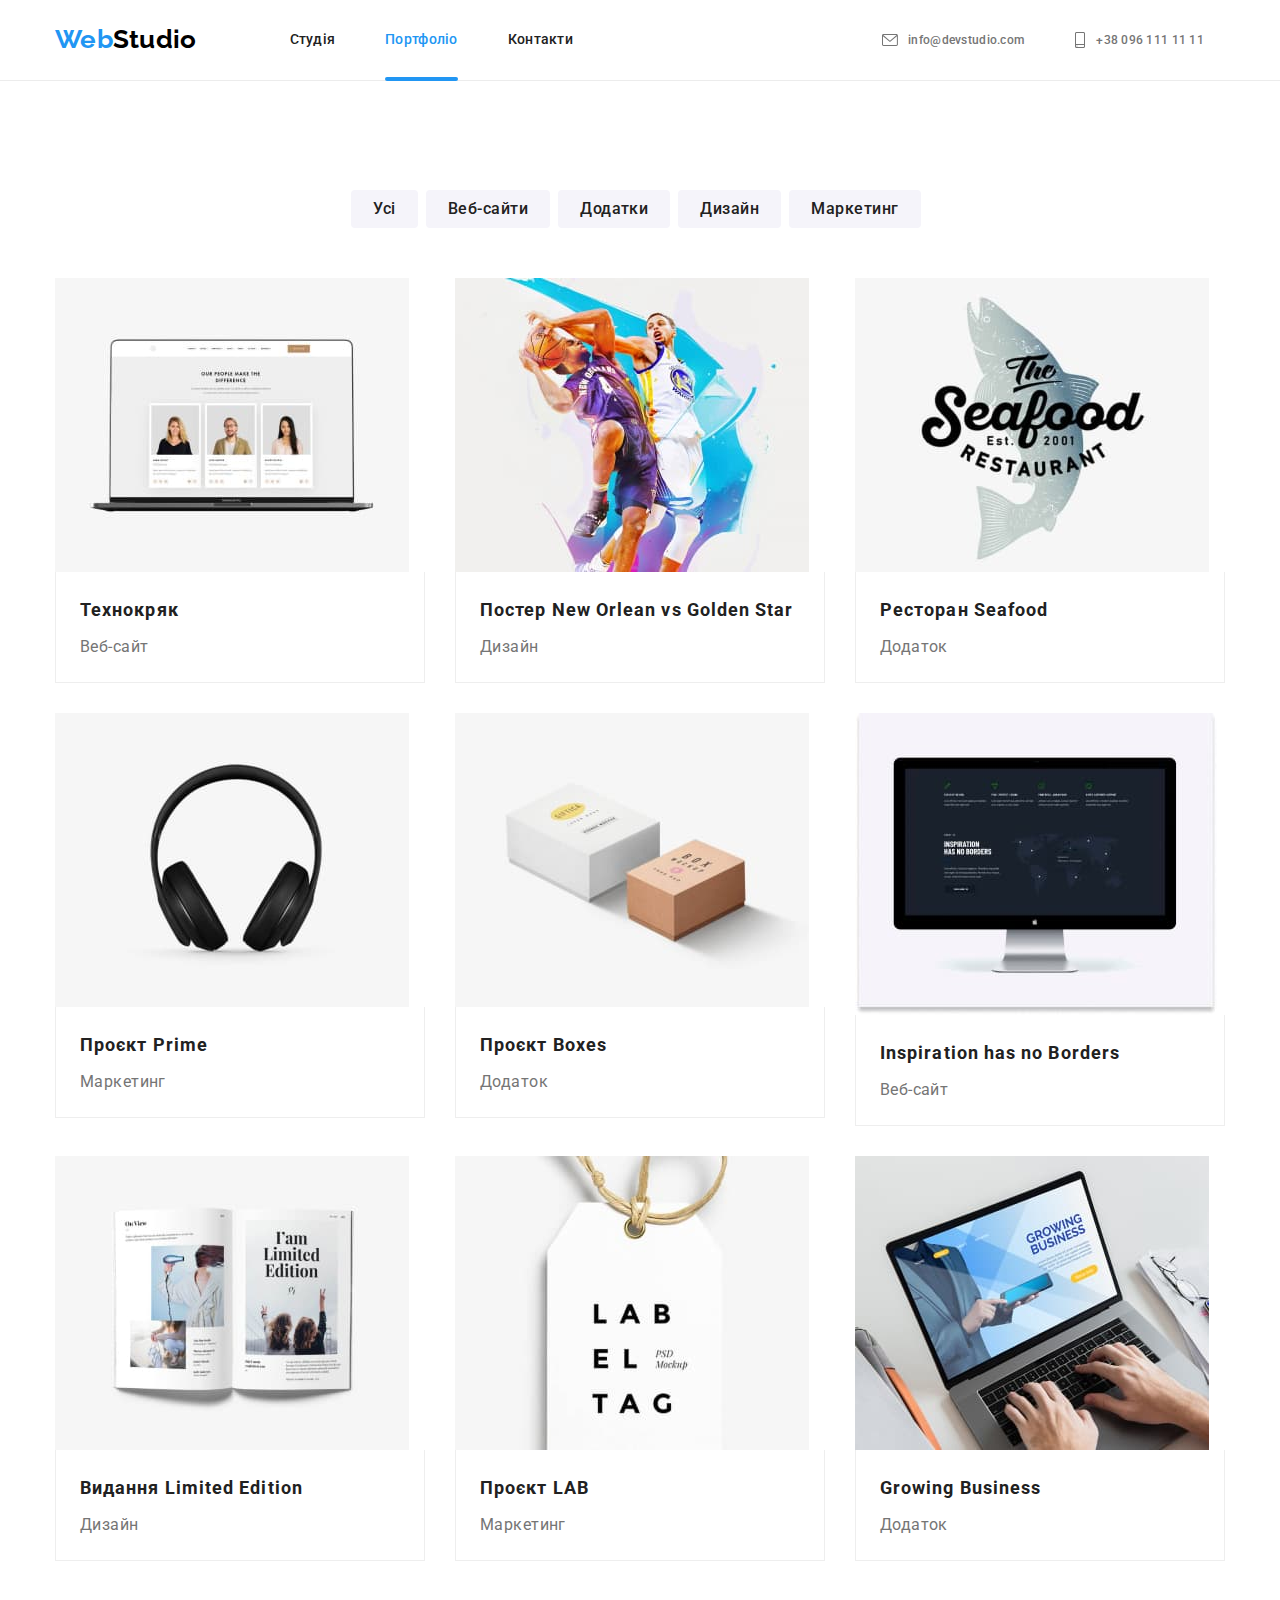
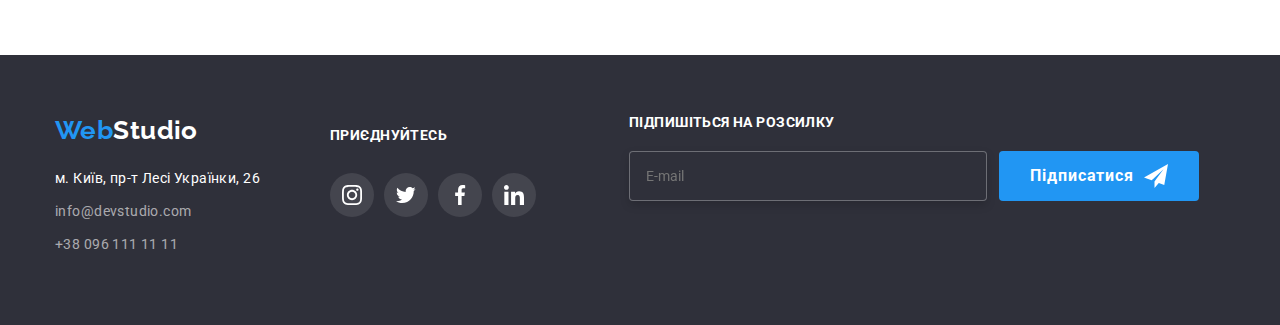
==== commit 5f33f6b6: "до третьої перевірки" ====
--- a/portfolio.html
+++ b/portfolio.html
@@ -40,11 +40,7 @@
           <div class="header-menu__container" id="menu-burger">
             <ul class="header-nav__list">
               <li class="header-nav__item">
-                <a
-                  href="./index.html"
-                  class="header-nav__link header-nav--current"
-                  >Студія</a
-                >
+                <a href="./index.html" class="header-nav__link">Студія</a>
               </li>
               <li class="header-nav__item">
                 <a
--- a/css/main.min.css
+++ b/css/main.min.css
@@ -1 +1 @@
-:root{--primary-text-color: #212121;--title-text-color: #757575;--accent-color: #2196f3;--noactive-button: #f5f4fa;--accent-white-color: #ffffff}body{margin:0;font-family:Roboto,sans-serif;font-size:14px;letter-spacing:.03em}img{display:block;max-width:100%}.visually-hidden{position:absolute;width:1px;height:1px;margin:-1px;border:0;padding:0;white-space:nowrap;-webkit-clip-path:inset(100%);clip-path:inset(100%);clip:rect(0 0 0 0);overflow:hidden}.container{padding-left:15px;padding-right:15px;margin-left:auto;margin-right:auto}@media screen and (min-width: 480px){.container{width:480px}}@media screen and (min-width: 768px){.container{width:768px}}@media screen and (min-width: 1200px){.container{width:1200px}}.header__logo{color:#000;font-family:Raleway,sans-serif;font-weight:700;font-size:26px;line-height:1.19}.header__logo--blue{color:var(--accent-color)}@media screen and (max-width: 767px){.header__logo{display:block}}@media screen and (min-width: 768px){.header__logo{margin:26px 0}}@media screen and (min-width: 1200px){.header__logo{margin:24px 0 25px auto}}.footer-contacts .footer-logo{display:block;margin-bottom:20px;-webkit-transition:color 250ms cubic-bezier(0.4, 0, 0.2, 1);transition:color 250ms cubic-bezier(0.4, 0, 0.2, 1);font-family:Raleway,sans-serif;font-weight:700;font-size:24px;line-height:1.17;color:var(--accent-white-color);text-decoration:none}@media screen and (min-width: 768px){.footer-contacts .footer-logo{font-size:26px;line-height:1.19}}.footer-logo--blue{color:var(--accent-color)}.header{font-weight:500;font-size:14px;line-height:1.14;letter-spacing:.02em;border-bottom:1px solid #ececec}.header__container{display:-webkit-box;display:-ms-flexbox;display:flex;position:relative;-ms-flex-line-pack:center;align-content:center}.header__container.is-open{display:block}.header-nav{display:-webkit-box;display:-ms-flexbox;display:flex;width:100%;-webkit-box-align:center;-ms-flex-align:center;align-items:center;-webkit-box-pack:justify;-ms-flex-pack:justify;justify-content:space-between}@media screen and (min-width: 1200px){.header-nav{padding:0 auto;width:100%;max-width:1200px}}.header-menu__container{display:-webkit-box;display:-ms-flexbox;display:flex;position:absolute;top:100%;left:0;width:100%;text-align:center;background-color:var(--accent-white-color);color:var(--primary-text-color)}@media screen and (max-width: 767px){.header-menu__container{display:none}.header-menu__container.is-open{display:block}}@media screen and (min-width: 768px){.header-menu__container{display:-webkit-box;display:-ms-flexbox;display:flex;position:static;-webkit-box-flex:1;-ms-flex-positive:1;flex-grow:1;-webkit-box-pack:justify;-ms-flex-pack:justify;justify-content:space-between;padding:0}}.header-nav__list{padding:0;margin:0;list-style:none}@media screen and (max-width: 767px){.header-nav__list{text-align:left;font-size:40px;line-height:1.18}}@media screen and (min-width: 768px){.header-nav__list{display:-webkit-box;display:-ms-flexbox;display:flex;margin-left:88px;padding:32px 0;-webkit-box-align:center;-ms-flex-align:center;align-items:center}}@media screen and (min-width: 1200px){.header-nav__list{display:-webkit-box;display:-ms-flexbox;display:flex;margin:0 93px 0}}.header-nav__item{position:relative;margin-right:50px;font-size:40px}.header-nav__item:last-child{margin-right:0;padding-bottom:0}@media screen and (max-width: 767px){.header-nav__item{margin:0;padding:0;padding-bottom:33px}}@media screen and (min-width: 768px){.header-nav__item{font-size:14px}}.header-nav a{text-decoration:none}@media screen and (max-width: 1199px){.header-nav a{width:100%}}.header-nav__list a{color:var(--primary-text-color);-webkit-transition:color 250ms cubic-bezier(0.4, 0, 0.2, 1);transition:color 250ms cubic-bezier(0.4, 0, 0.2, 1)}.header-nav__list a:hover,.header-nav__list a:focus{color:var(--accent-color)}.header-nav__list .header-nav--current{color:var(--accent-color)}@media screen and (min-width: 768px){.header-nav--current::after{position:absolute;content:"";width:100%;height:4px;border-radius:2px;background:var(--accent-color);bottom:-37px;left:0}}@media screen and (min-width: 1200px){.header-nav--current::after{bottom:-33px}}.menu__button{display:-webkit-inline-box;display:-ms-inline-flexbox;display:inline-flex;margin:0;padding:10px 15px 10px 0;border:none;background-color:rgba(0,0,0,0)}@media screen and (min-width: 768px){.menu__button{display:none}}.header-auth__list{padding:0;-webkit-box-align:center;-ms-flex-align:center;align-items:center;list-style:none}@media screen and (max-width: 767px){.header-auth__list{margin-left:auto;margin-top:302px;margin-bottom:0;font-size:34px;line-height:1.18}}.header-auth__list:last-child{font-size:24px;line-height:1.17}@media screen and (min-width: 768px){.header-auth__list{display:block;margin-left:90px}}@media screen and (min-width: 1200px){.header-auth__list{display:-webkit-box;display:-ms-flexbox;display:flex;margin:0;margin:15px 21px 15px auto}}@media screen and (max-width: 767px){.header-auth__item{padding-bottom:32px}.header-auth__item:last-child{padding-bottom:0}}@media screen and (min-width: 768px){.header-auth__item{padding-bottom:10px}.header-auth__item:last-child{padding-bottom:0}}@media screen and (min-width: 1200px){.header-auth__item{padding-bottom:0}}.header-auth__list a{display:-webkit-box;display:-ms-flexbox;display:flex;color:var(--title-text-color);-webkit-box-align:center;-ms-flex-align:center;align-items:center;text-decoration:none;-webkit-transition:color 250ms cubic-bezier(0.4, 0, 0.2, 1);transition:color 250ms cubic-bezier(0.4, 0, 0.2, 1)}.header-auth__list a:hover,.header-auth__list a:focus{color:var(--accent-color)}@media screen and (min-width: 768px){.header-auth__list a{font-size:12px}}@media screen and (min-width: 1200px){.header-auth__item+.header-auth__item{margin-left:50px}}a .header-auth__icon{display:none}@media screen and (min-width: 768px){a .header-auth__icon{display:inline-block;fill:var(--title-text-color);margin-right:10px;-webkit-transition:fill 250ms cubic-bezier(0.4, 0, 0.2, 1);transition:fill 250ms cubic-bezier(0.4, 0, 0.2, 1)}}a:hover .header-auth__icon,a:focus .header-auth__icon{fill:var(--accent-color)}.footer{background-color:#2f303a;padding:60px 0}.footer__container{display:block;text-align:center}@media screen and (min-width: 768px)and (max-width: 1199px){.footer__container{display:-webkit-box;display:-ms-flexbox;display:flex;-ms-flex-wrap:wrap;flex-wrap:wrap;-webkit-box-align:baseline;-ms-flex-align:baseline;align-items:baseline;-ms-flex-pack:distribute;justify-content:space-around}}@media screen and (min-width: 1200px){.footer__container{display:-webkit-box;display:-ms-flexbox;display:flex;width:1200px;padding-left:15px;padding-right:15px;margin-left:auto;margin-right:auto;text-align:start}}.footer-contacts{display:inline-block;margin-bottom:60px}@media screen and (min-width: 768)and (max-width: 1199px){.footer-contacts{margin-right:165px}}.footer-contacts__list{padding:0;margin:0;list-style:none;display:block;text-decoration:none}.footer__address{font-weight:400;font-style:normal;color:var(--accent-white-color)}.footer-contacts__list{display:inline-block}.footer-contacts__list li{line-height:24px}@media screen and (min-width: 480px){.footer-contacts__list li{margin-bottom:8px}.footer-contacts__list li li:last-child{margin-bottom:0}}@media screen and (min-width: 1200px){.footer-contacts__list li{margin-bottom:9px}.footer-contacts__list li li:last-child{margin-bottom:0}}.footer-contacts__list a{color:rgba(255,255,255,.6);text-decoration:none;-webkit-transition:color 250ms cubic-bezier(0.4, 0, 0.2, 1);transition:color 250ms cubic-bezier(0.4, 0, 0.2, 1)}.footer-contacts__list a:hover,.footer-contacts__list a:focus{color:var(--accent-color)}.footer-social{text-align:center;margin-bottom:60px}@media screen and (min-width: 1200px){.footer-social{display:inline-block;margin:0;margin-left:70px;padding:0;text-align:left}}.footer-social h2{color:var(--accent-white-color);font-weight:700;font-size:14px;line-height:16px;letter-spacing:.03em;text-transform:uppercase;margin-bottom:20px}.footer-social__list{display:-webkit-box;display:-ms-flexbox;display:flex;padding:0;margin:0;-webkit-box-pack:center;-ms-flex-pack:center;justify-content:center;list-style:none;-webkit-transition:color 250ms cubic-bezier(0.4, 0, 0.2, 1);transition:color 250ms cubic-bezier(0.4, 0, 0.2, 1)}@media screen and (min-width: 768px){.footer-social__list{padding-top:10px}}.footer-social__list li{line-height:24px}.footer-social__list li li:last-child{margin-bottom:0}.footer-social a{text-decoration:none;color:rgba(255,255,255,.6);-webkit-transition:color 250ms cubic-bezier(0.4, 0, 0.2, 1);transition:color 250ms cubic-bezier(0.4, 0, 0.2, 1)}.footer-social a:hover,.footer-social a:focus{color:var(--accent-color)}.footer-social__icons{margin-right:10px;border-radius:50%;-webkit-transition:background-color 250ms cubic-bezier(0.4, 0, 0.2, 1),border-radius 250ms cubic-bezier(0.4, 0, 0.2, 1),fill 250ms cubic-bezier(0.4, 0, 0.2, 1);transition:background-color 250ms cubic-bezier(0.4, 0, 0.2, 1),border-radius 250ms cubic-bezier(0.4, 0, 0.2, 1),fill 250ms cubic-bezier(0.4, 0, 0.2, 1)}.footer-social__icons:last-child{margin-right:0;-webkit-transition:color 250ms cubic-bezier(0.4, 0, 0.2, 1);transition:color 250ms cubic-bezier(0.4, 0, 0.2, 1);-webkit-transition:background-color 250ms cubic-bezier(0.4, 0, 0.2, 1);transition:background-color 250ms cubic-bezier(0.4, 0, 0.2, 1);transition:color 250ms cubic-bezier(0.4, 0, 0.2, 1)}.footer-social__icons:hover,.footer-social__icons:focus{fill:var(--accent-white-color);border-radius:50%;background-color:var(--accent-color)}.footer-social__link{display:-webkit-box;display:-ms-flexbox;display:flex;-webkit-box-align:center;-ms-flex-align:center;align-items:center;-webkit-box-pack:center;-ms-flex-pack:center;justify-content:center;width:44px;height:44px;border-radius:50%;background-color:rgba(255,255,255,.1);-webkit-transition:fill 250ms cubic-bezier(0.4, 0, 0.2, 1);transition:fill 250ms cubic-bezier(0.4, 0, 0.2, 1)}.footer-social__link svg{fill:var(--accent-white-color)}.footer-form{margin-top:0;margin-left:0}@media screen and (min-width: 1200px){.footer-form{margin-left:93px}}.footer-form__text{margin:0;padding-bottom:20px;font-weight:700;line-height:1.14;letter-spacing:.03em;text-transform:uppercase;color:var(--accent-white-color)}@media screen and (min-width: 1200px){.footer-form__text{text-align:left}}.footer-form form{display:inline-block}@media screen and (min-width: 1200px){.footer-form form{display:-webkit-box;display:-ms-flexbox;display:flex}}.footer-form label{display:block;margin-left:auto;margin-right:auto}@media screen and (min-width: 1200px){.footer-form label{display:inline}}.footer-form input{padding:15px 0 15px 16px;width:100%;height:45px;background-color:#2f303a;color:var(--accent-white-color);border:1px solid rgba(255,255,255,.3);-webkit-filter:drop-shadow(0px 4px 4px rgba(0, 0, 0, 0.15));filter:drop-shadow(0px 4px 4px rgba(0, 0, 0, 0.15));border-radius:4px}.footer-form input input::-webkit-input-placeholder{font-weight:400;font-size:16px;line-height:1.25;display:-webkit-box;display:flex;-webkit-box-align:center;align-items:center;color:rgba(255,255,255,.6)}.footer-form input input::-moz-placeholder{font-weight:400;font-size:16px;line-height:1.25;display:flex;align-items:center;color:rgba(255,255,255,.6)}.footer-form input input:-ms-input-placeholder{font-weight:400;font-size:16px;line-height:1.25;display:-ms-flexbox;display:flex;-ms-flex-align:center;align-items:center;color:rgba(255,255,255,.6)}.footer-form input input::-ms-input-placeholder{font-weight:400;font-size:16px;line-height:1.25;display:-ms-flexbox;display:flex;-ms-flex-align:center;align-items:center;color:rgba(255,255,255,.6)}.footer-form input input::placeholder{font-weight:400;font-size:16px;line-height:1.25;display:-webkit-box;display:-ms-flexbox;display:flex;-webkit-box-align:center;-ms-flex-align:center;align-items:center;color:rgba(255,255,255,.6)}@media screen and (min-width: 480px)and (max-width: 1199px){.footer-form input{height:50px;width:450px}}@media screen and (min-width: 1200px){.footer-form input{height:50px;width:358px}}.footer-form button{display:-webkit-inline-box;display:-ms-inline-flexbox;display:inline-flex;-ms-flex-line-pack:center;align-content:center;-webkit-box-pack:center;-ms-flex-pack:center;justify-content:center;width:200px;height:50px;margin-top:20px;padding:0;background-color:var(--accent-color);border:none;border-radius:4px;font-weight:700;font-size:16px;line-height:1.88;letter-spacing:.06em;-webkit-box-align:center;-ms-flex-align:center;align-items:center;text-align:center;color:var(--accent-white-color);-webkit-transition:background-color 250ms cubic-bezier(0.4, 0, 0.2, 1);transition:background-color 250ms cubic-bezier(0.4, 0, 0.2, 1)}.footer-form button:hover,.footer-form button:focus{background-color:#188ce8;cursor:pointer}@media screen and (min-width: 768px){.footer-form button{margin-left:12px}}@media screen and (min-width: 1200px){.footer-form button{margin-top:0}}.footer-form__send{display:-webkit-inline-box;display:-ms-inline-flexbox;display:inline-flex}.footer-form button img{margin-left:10px;width:24px;height:24px}.hero{background-image:-webkit-gradient(linear, left top, left bottom, from(rgba(47, 48, 58, 0.4)), to(rgba(47, 48, 58, 0.4))),url("../images/hero-mobile_1x.jpg");background-image:linear-gradient(rgba(47, 48, 58, 0.4), rgba(47, 48, 58, 0.4)),url("../images/hero-mobile_1x.jpg");background-size:cover;background-repeat:no-repeat;background-position:center;text-align:center;color:var(--accent-white-color);background-color:#2f303a;margin:0 auto}@media screen and (max-width: 1199px){.hero{padding:118px 0}}@media screen and (min-width: 1200px){.hero{padding-top:200px;padding-bottom:200px;max-width:1600px}}@media(min-device-pixel-ratio: 2),(-webkit-min-device-pixel-ratio: 2),(min-resolution: 192dpi),(min-resolution: 2dppx){.hero{background-image:-webkit-gradient(linear, left top, left bottom, from(rgba(47, 48, 58, 0.4)), to(rgba(47, 48, 58, 0.4))),url("../images/hero-mobile_2x.jpg");background-image:linear-gradient(rgba(47, 48, 58, 0.4), rgba(47, 48, 58, 0.4)),url("../images/hero-mobile_2x.jpg")}}@media(min-device-pixel-ratio: 3),(-webkit-min-device-pixel-ratio: 3),(min-resolution: 288dpi),(min-resolution: 3dppx){.hero{background-image:-webkit-gradient(linear, left top, left bottom, from(rgba(47, 48, 58, 0.4)), to(rgba(47, 48, 58, 0.4))),url("../images/hero-mobile_2x.jpg");background-image:linear-gradient(rgba(47, 48, 58, 0.4), rgba(47, 48, 58, 0.4)),url("../images/hero-mobile_2x.jpg")}}@media screen and (min-width: 320px){.hero{background-image:-webkit-gradient(linear, left top, left bottom, from(rgba(47, 48, 58, 0.4)), to(rgba(47, 48, 58, 0.4))),url("../images/hero-tablet_1x.jpg");background-image:linear-gradient(rgba(47, 48, 58, 0.4), rgba(47, 48, 58, 0.4)),url("../images/hero-tablet_1x.jpg")}}@media screen and (min-width: 320px)and (min-device-pixel-ratio: 2),screen and (min-width: 320px)and (-webkit-min-device-pixel-ratio: 2),screen and (min-width: 320px)and (min-resolution: 192dpi),screen and (min-width: 320px)and (min-resolution: 2dppx){.hero{background-image:-webkit-gradient(linear, left top, left bottom, from(rgba(47, 48, 58, 0.4)), to(rgba(47, 48, 58, 0.4))),url("../images/hero-tablet_2x.jpg");background-image:linear-gradient(rgba(47, 48, 58, 0.4), rgba(47, 48, 58, 0.4)),url("../images/hero-tablet_2x.jpg")}}@media screen and (min-width: 320px)and (min-device-pixel-ratio: 3),screen and (min-width: 320px)and (-webkit-min-device-pixel-ratio: 3),screen and (min-width: 320px)and (min-resolution: 288dpi),screen and (min-width: 320px)and (min-resolution: 3dppx){.hero{background-image:-webkit-gradient(linear, left top, left bottom, from(rgba(47, 48, 58, 0.4)), to(rgba(47, 48, 58, 0.4))),url("../images/hero-tablet_2x.jpg");background-image:linear-gradient(rgba(47, 48, 58, 0.4), rgba(47, 48, 58, 0.4)),url("../images/hero-tablet_2x.jpg")}}@media screen and (min-width: 768px){.hero{background-image:-webkit-gradient(linear, left top, left bottom, from(rgba(47, 48, 58, 0.4)), to(rgba(47, 48, 58, 0.4))),url("../images/hero-desktop_1x.jpg");background-image:linear-gradient(rgba(47, 48, 58, 0.4), rgba(47, 48, 58, 0.4)),url("../images/hero-desktop_1x.jpg")}}@media screen and (min-width: 768px)and (min-device-pixel-ratio: 2),screen and (min-width: 768px)and (-webkit-min-device-pixel-ratio: 2),screen and (min-width: 768px)and (min-resolution: 192dpi),screen and (min-width: 768px)and (min-resolution: 2dppx){.hero{background-image:-webkit-gradient(linear, left top, left bottom, from(rgba(47, 48, 58, 0.4)), to(rgba(47, 48, 58, 0.4))),url("../images/hero-desktop_2x.jpg");background-image:linear-gradient(rgba(47, 48, 58, 0.4), rgba(47, 48, 58, 0.4)),url("../images/hero-desktop_2x.jpg")}}@media screen and (min-width: 768px)and (min-device-pixel-ratio: 3),screen and (min-width: 768px)and (-webkit-min-device-pixel-ratio: 3),screen and (min-width: 768px)and (min-resolution: 288dpi),screen and (min-width: 768px)and (min-resolution: 3dppx){.hero{background-image:-webkit-gradient(linear, left top, left bottom, from(rgba(47, 48, 58, 0.4)), to(rgba(47, 48, 58, 0.4))),url("../images/hero-desktop_2x.jpg");background-image:linear-gradient(rgba(47, 48, 58, 0.4), rgba(47, 48, 58, 0.4)),url("../images/hero-desktop_2x.jpg")}}.hero__container{display:block;width:1200px;padding-left:15px;padding-right:15px;margin-left:auto;margin-right:auto}.hero h1{margin-top:0;margin-bottom:30px;font-weight:900;font-size:26px;line-height:1.62;text-transform:uppercase}@media screen and (min-width: 1200px){.hero h1{font-size:44px;line-height:1.36;letter-spacing:.06em}}.hero__button{background-color:var(--accent-color);color:var(--accent-white-color);border:1px solid var(--accent-color);border-radius:4px;font-weight:700;font-size:16px;line-height:1.87;letter-spacing:.06em;padding:10px 24px;-webkit-transition:background-color 250ms cubic-bezier(0.4, 0, 0.2, 1);transition:background-color 250ms cubic-bezier(0.4, 0, 0.2, 1)}.hero__button:hover,.hero__button:focus{background-color:#188ce8;cursor:pointer}@media screen and (min-width: 1200px){.hero__button{padding:10px 32px}}.features__section{padding-top:60px;padding-bottom:60px}@media screen and (min-width: 768px){.features__section{padding-top:94px;padding-bottom:94px}}.features__list{padding:0;margin:0;list-style:none}@media screen and (min-width: 768px){.features__list{display:-webkit-box;display:-ms-flexbox;display:flex;-ms-flex-wrap:wrap;flex-wrap:wrap}}.features__item{margin-bottom:30px}.features__item:last-child{margin-bottom:0}@media screen and (min-width: 768px)and (max-width: 1199px){.features__item{width:calc((100% - 30px)/2);margin-right:30px}.features__item:nth-child(2n){margin-right:0}.features__item:nth-last-child(-n+2){margin-bottom:0}}@media screen and (min-width: 1200px){.features__item{width:calc((100% - 90px)/4);margin-right:30px}.features__item:nth-child(4n){margin-right:0}.features__item:nth-last-child(-n+4){margin-bottom:0}}.features__item::before{display:block;content:"";height:120px;background-color:var(--noactive-button);border-radius:4px;background-repeat:no-repeat;background-position:center;margin-bottom:30px}.features__item::before:last-child{margin-right:0}.features__item--antena::before{background-image:url("../images/antenna 1.svg")}.features__item--clock::before{background-image:url("../images/clock 1.svg")}.features__item--diagram::before{background-image:url("../images/diagram 1.svg")}.features__item--astronaut::before{background-image:url("../images/astronaut 1.svg")}.features__title{margin-top:0;margin-bottom:10px;color:var(--primary-text-color);font-size:14px;font-weight:700;line-height:1.14;letter-spacing:.03em;text-transform:uppercase;text-align:center}@media screen and (min-width: 768px){.features__title{text-align:start}}.features__text{margin-top:0;margin-bottom:0;line-height:1.71;font-size:14px;color:var(--title-text-color)}.we-do__section{padding-bottom:94px}@media screen and (max-width: 1199px){.we-do__section{display:none}}.we-do__title{margin-top:0;margin-bottom:50px;font-weight:700;font-size:36px;line-height:1.17;text-align:center;letter-spacing:.03em;color:var(--primary-text-color)}.we-do__list{list-style:none;display:-webkit-box;display:-ms-flexbox;display:flex;-ms-flex-wrap:wrap;flex-wrap:wrap;padding:0;margin:0}.we-do__item{width:370px;margin-right:30px}.we-do__item:nth-child(3n){margin-right:0}.we-do__item:nth-last-child(-n+4){margin-bottom:0}.we-do__link{text-decoration:none}.we-do__section img{width:370px}.we-do__box{position:relative;display:-webkit-box;display:-ms-flexbox;display:flex;-webkit-box-pack:center;-ms-flex-pack:center;justify-content:center;-webkit-box-align:end;-ms-flex-align:end;align-items:flex-end}.we-do__box::before{display:inline-block;position:absolute;content:"";width:100%;height:71px;background:rgba(47,48,58,.8)}.we-do__box h3{position:absolute;padding:27px 0;margin:0;font-size:14px;line-height:1.14;text-transform:uppercase;color:var(--accent-white-color)}.team__section{padding:60px 0;background-color:#f5f4fa}@media screen and (min-width: 768px){.team__section{padding-top:94px;padding-bottom:94px}}.team__container h2{margin-top:0;margin-bottom:30px;font-weight:700;font-size:28px;line-height:1.17;text-align:center;color:var(--primary-text-color)}@media screen and (min-width: 768px){.team__container h2{margin-bottom:30px}}@media screen and (min-width: 1200px){.team__container h2{margin-bottom:50px;font-size:36px}}.team-section__list{list-style:none;-webkit-box-pack:center;-ms-flex-pack:center;justify-content:center;padding:0;margin:0}@media screen and (min-width: 768px){.team-section__list{display:-webkit-box;display:-ms-flexbox;display:flex;-ms-flex-wrap:wrap;flex-wrap:wrap}}.team-section__item{margin-bottom:30px;background-color:var(--accent-white-color);-webkit-box-shadow:0px 1px 3px rgba(0,0,0,.12),0px 1px 1px rgba(0,0,0,.14),0px 2px 1px rgba(0,0,0,.2);box-shadow:0px 1px 3px rgba(0,0,0,.12),0px 1px 1px rgba(0,0,0,.14),0px 2px 1px rgba(0,0,0,.2);border-radius:0px 0px 4px 4px}.team-section__item:last-child{margin-bottom:0}@media screen and (min-width: 768px)and (max-width: 1199px){.team-section__item{width:calc((100% - 30px)/2);margin-right:30px}.team-section__item:nth-child(2n){margin-right:0}.team-section__item:nth-last-child(-n+2){margin-bottom:0}}@media screen and (min-width: 1200px){.team-section__item{width:calc((100% - 90px)/4);margin-right:30px}.team-section__item:nth-child(4n){margin-right:0}.team-section__item:nth-last-child(-n+4){margin-bottom:0}}.team-section__title{padding:30px 0 24px;text-align:center;font-size:16px;line-height:1.18;letter-spacing:.42px}.team-section__title h3{font-weight:500;margin-top:0;margin-bottom:10px;color:var(--primary-text-color)}.team-section__title p{font-weight:400;color:var(--title-text-color);margin-top:0;margin-bottom:16px}@media screen and (min-width: 768px){.team-section__title{padding:30px 0}}.team-list{display:-webkit-box;display:-ms-flexbox;display:flex;-ms-flex-wrap:wrap;flex-wrap:wrap;list-style:none;-webkit-box-align:center;-ms-flex-align:center;align-items:center;-webkit-box-pack:center;-ms-flex-pack:center;justify-content:center;padding:0}.team-list__icons{margin-right:10px}.team-list__icons:last-child{margin-right:0}.team-list__link{display:-webkit-box;display:-ms-flexbox;display:flex;-webkit-box-align:center;-ms-flex-align:center;align-items:center;-webkit-box-pack:center;-ms-flex-pack:center;justify-content:center;width:44px;height:44px;border-radius:50%;background-color:var(--accent-white-color);-webkit-transition:background-color 250ms cubic-bezier(0.4, 0, 0.2, 1);transition:background-color 250ms cubic-bezier(0.4, 0, 0.2, 1)}.team-list__link:hover,.team-list__link:focus{background-color:var(--accent-color)}a .team-list--social{fill:#afb1b8;-webkit-transition:fill 250ms cubic-bezier(0.4, 0, 0.2, 1);transition:fill 250ms cubic-bezier(0.4, 0, 0.2, 1)}.team-list__link:hover .team-list--social,.team-list__link:focus .team-list--social{fill:var(--accent-white-color)}.customers__section{padding-top:60px;padding-bottom:60px}@media screen and (min-width: 1200px){.customers__section{padding-top:94px;padding-bottom:94px}}.customers__title{margin-top:0;margin-bottom:30px;font-weight:700;font-size:28px;line-height:1.17;text-align:center;color:var(--primary-text-color)}@media screen and (min-width: 768px){.customers__title{margin-bottom:30px}}@media screen and (min-width: 1200px){.customers__title{font-size:36px;margin-bottom:50px}}.customers__list{padding:0;margin:0;list-style:none;display:-webkit-box;display:-ms-flexbox;display:flex;-ms-flex-wrap:wrap;flex-wrap:wrap;width:100%}.customers__item{text-align:center}@media screen and (max-width: 767px){.customers__item{width:calc((100% - 30px)/2);margin-right:30px;margin-bottom:30px}.customers__item:nth-child(2n){margin-right:0}.customers__item:nth-last-child(-n+2){margin-bottom:0}}@media screen and (min-width: 768px)and (max-width: 1199px){.customers__item{width:calc((100% - 60px)/3);margin-right:30px;margin-bottom:30px}.customers__item:nth-child(3n){margin-right:0}.customers__item:nth-last-child(-n+3){margin-bottom:0}}@media screen and (min-width: 1200px){.customers__item{width:calc((100% - 150px)/6);margin-right:30px}.customers__item:nth-child(6n){margin-right:0}}.customers__link{display:-webkit-box;display:-ms-flexbox;display:flex;-webkit-box-align:center;-ms-flex-align:center;align-items:center;-webkit-box-pack:center;-ms-flex-pack:center;justify-content:center;width:100%;height:92px;border:1px solid #afb1b8;border-radius:4px;-webkit-transition:border 250ms cubic-bezier(0.4, 0, 0.2, 1);transition:border 250ms cubic-bezier(0.4, 0, 0.2, 1)}.customers__link:hover,.customers__link:focus{border:1px solid var(--accent-color)}.customer__icon{fill:#afb1b8;-webkit-transition:fill 250ms cubic-bezier(0.4, 0, 0.2, 1);transition:fill 250ms cubic-bezier(0.4, 0, 0.2, 1)}.customers__link:hover .customer__icon,.customers__link:focus .customer__icon{fill:var(--accent-color)}.portfolio__section{padding-top:60px;padding-bottom:60px}@media screen and (min-width: 768px){.portfolio__section{padding-top:94px;padding-bottom:94px}}.portfolio__project{display:block}@media screen and (min-width: 768px){.portfolio__container{max-width:1200px}}.portfolio__list{-ms-flex-wrap:wrap;flex-wrap:wrap;padding:0;margin:0;list-style:none}@media screen and (min-width: 768px){.portfolio__list{display:-webkit-box;display:-ms-flexbox;display:flex}}.portfolio__item{margin-bottom:30px;width:100%}.portfolio__item:last-child{margin-bottom:0}@media screen and (min-width: 768px)and (max-width: 1199px){.portfolio__item{width:calc((100% - 30px)/2);margin-right:30px}.portfolio__item:nth-child(2n){margin-right:0}.portfolio__item:nth-last-child(-n+2){margin-bottom:0}}@media screen and (min-width: 1200px){.portfolio__item{width:calc((100% - 60px)/3);margin-right:30px}.portfolio__item:nth-child(3n){margin-right:0}.portfolio__item:nth-last-child(-n+3){margin-bottom:0}}.portfolio__link{display:block;overflow:hidden;text-decoration:none;-webkit-transition:-webkit-box-shadow 250ms cubic-bezier(0.4, 0, 0.2, 1);transition:-webkit-box-shadow 250ms cubic-bezier(0.4, 0, 0.2, 1);transition:box-shadow 250ms cubic-bezier(0.4, 0, 0.2, 1);transition:box-shadow 250ms cubic-bezier(0.4, 0, 0.2, 1), -webkit-box-shadow 250ms cubic-bezier(0.4, 0, 0.2, 1);-webkit-transition:opacity 250ms cubic-bezier(0.4, 0, 0.2, 1);transition:opacity 250ms cubic-bezier(0.4, 0, 0.2, 1)}.portfolio__link:hover,.portfolio__link:focus{-webkit-box-shadow:0px 1px 1px rgba(0,0,0,.12),0px 4px 4px rgba(0,0,0,.06),1px 4px 6px rgba(0,0,0,.16);box-shadow:0px 1px 1px rgba(0,0,0,.12),0px 4px 4px rgba(0,0,0,.06),1px 4px 6px rgba(0,0,0,.16);opacity:1}.portfolio__overlay{position:relative;overflow:hidden}.portfolio__overlay picture{display:block;max-width:100%}.portfolio__overlay--text{display:-webkit-box;display:-ms-flexbox;display:flex;position:absolute;-webkit-box-pack:center;-ms-flex-pack:center;justify-content:center;-webkit-box-align:center;-ms-flex-align:center;align-items:center;width:100%;height:100%;top:0;left:0;padding-right:30px;padding-left:30px;margin-top:0;margin-bottom:0;background-color:rgba(33,150,243,.9);color:var(--accent-white-color);font-weight:400;font-size:18px;line-height:1.56;-webkit-transform:translateY(100%);transform:translateY(100%);-webkit-transition:opacity 250ms cubic-bezier(0.4, 0, 0.2, 1),-webkit-transform 250ms cubic-bezier(0.4, 0, 0.2, 1);transition:opacity 250ms cubic-bezier(0.4, 0, 0.2, 1),-webkit-transform 250ms cubic-bezier(0.4, 0, 0.2, 1);transition:opacity 250ms cubic-bezier(0.4, 0, 0.2, 1),transform 250ms cubic-bezier(0.4, 0, 0.2, 1);transition:opacity 250ms cubic-bezier(0.4, 0, 0.2, 1),transform 250ms cubic-bezier(0.4, 0, 0.2, 1),-webkit-transform 250ms cubic-bezier(0.4, 0, 0.2, 1)}.portfolio__link:hover .portfolio__overlay--text::before,.portfolio__link:focus .portfolio__overlay--text::before{-webkit-transform:translateY(0%);transform:translateY(0%);opacity:1}.portfolio__link:hover .portfolio__overlay--text,.portfolio__link:focus .portfolio-__overlay--text{-webkit-transform:translateY(0);transform:translateY(0)}.portfolio__text{padding:20px 24px;border-right:1px solid #eee;border-bottom:1px solid #eee;border-left:1px solid #eee}.portfolio__text h2{color:var(--primary-text-color);font-weight:700;font-size:18px;line-height:2;letter-spacing:.06em;margin-top:0;margin-bottom:4px}.portfolio__text p{color:var(--title-text-color);font-size:16px;line-height:1.88;margin-top:0px;margin-bottom:0px}.portfolio__button{display:-webkit-box;display:-ms-flexbox;display:flex;-ms-flex-wrap:wrap;flex-wrap:wrap;margin:0;margin-bottom:40px}@media screen and (min-width: 768px){.portfolio__button{-webkit-box-pack:center;-ms-flex-pack:center;justify-content:center;margin-top:0;margin-bottom:50px;padding:0}.portfolio__button li:not(:last-child){margin-right:8px}}.portfolio__button button{margin-right:8px;margin-top:15px;font-family:inherit;font-weight:500;font-size:16px;line-height:1.62;letter-spacing:.03em;list-style:none;cursor:pointer;background-color:var(--noactive-button);color:var(--primary-text-color);text-decoration:none;border-radius:4px;border:none;padding:6px 22px;-webkit-transition:background-color 250ms cubic-bezier(0.4, 0, 0.2, 1),color 250ms cubic-bezier(0.4, 0, 0.2, 1),-webkit-box-shadow 250ms cubic-bezier(0.4, 0, 0.2, 1);transition:background-color 250ms cubic-bezier(0.4, 0, 0.2, 1),color 250ms cubic-bezier(0.4, 0, 0.2, 1),-webkit-box-shadow 250ms cubic-bezier(0.4, 0, 0.2, 1);transition:background-color 250ms cubic-bezier(0.4, 0, 0.2, 1),color 250ms cubic-bezier(0.4, 0, 0.2, 1),box-shadow 250ms cubic-bezier(0.4, 0, 0.2, 1);transition:background-color 250ms cubic-bezier(0.4, 0, 0.2, 1),color 250ms cubic-bezier(0.4, 0, 0.2, 1),box-shadow 250ms cubic-bezier(0.4, 0, 0.2, 1),-webkit-box-shadow 250ms cubic-bezier(0.4, 0, 0.2, 1)}.portfolio__button button:hover,.portfolio__button button:focus{background-color:var(--accent-color);color:var(--accent-white-color);-webkit-box-shadow:0px 3px 1px rgba(0,0,0,.1),0px 1px 2px rgba(0,0,0,.08),0px 2px 2px rgba(0,0,0,.12);box-shadow:0px 3px 1px rgba(0,0,0,.1),0px 1px 2px rgba(0,0,0,.08),0px 2px 2px rgba(0,0,0,.12)}.portfolio__button li{padding:0;margin:0;list-style:none}.backdrop{position:fixed;top:0;left:0;width:100%;height:100%;padding:93px 15px 94px;background-color:rgba(0,0,0,.1);overflow-y:scroll}.backdrop.is-hidden{opacity:0;pointer-events:none}.modal{position:absolute;left:50%;top:50%;-webkit-transform:translate(-50%, -50%);transform:translate(-50%, -50%);background-color:var(--accent-white-color)}@media screen and (min-width: 1200px){.modal{width:528px;left:50%;top:50%}}.modal--close{position:absolute;top:0;right:0;cursor:pointer;width:30px;height:30px;margin:8px 8px 0;background-color:var(--accent-white-color);border-radius:50%;border:1px solid rgba(0,0,0,.1);-webkit-transition:fill 250ms cubic-bezier(0.4, 0, 0.2, 1);transition:fill 250ms cubic-bezier(0.4, 0, 0.2, 1)}.modal--close svg{top:50%;left:50%;-webkit-transform:translate(-8%, 15%);transform:translate(-8%, 15%);width:18px;height:18px;margin:0;fill:var(--primary-text-color)}.modal--close:hover svg,.modal--close:focus svg{fill:var(--accent-color)}.modal-form{padding:40px}.modal-form__title{margin:0 0 17px;font-weight:700;font-size:20px;line-height:1.5;text-align:center;color:var(--primary-text-color)}.modal-form__group{position:relative;margin-bottom:10px;border-radius:4px}.modal-form__label{display:block;margin-bottom:4px}.modal-form__label span,.modal-form__textarea span{font-weight:400;font-size:12px;line-height:1.17;letter-spacing:.01em;color:var(--title-text-color)}.modal-form__group:focus-within>span{border-color:var(--accent-color);fill:var(--accent-color)}.modal-form__icon{position:absolute;width:18px;height:18px;top:0;left:12px;fill:#212121;-webkit-transform:translateY(50%);transform:translateY(50%)}.modal-form__input{position:relative}.modal-form__input input{width:100%;height:40px;padding:0 0 0 42px;border:1px solid rgba(33,33,33,.2);border-radius:4px;-webkit-transition:border 250ms cubic-bezier(0.4, 0, 0.2, 1),fill 250ms cubic-bezier(0.4, 0, 0.2, 1);transition:border 250ms cubic-bezier(0.4, 0, 0.2, 1),fill 250ms cubic-bezier(0.4, 0, 0.2, 1)}.modal-form__input input:focus{outline:none;border:1px solid var(--accent-color);fill:var(--accent-color)}.modal-form__input input:focus+.modal-form__icon{fill:var(--accent-color)}textarea{width:100%;height:120px;border:1px solid rgba(33,33,33,.2);border-radius:4px;resize:none;-webkit-transition:border 250ms cubic-bezier(0.4, 0, 0.2, 1);transition:border 250ms cubic-bezier(0.4, 0, 0.2, 1);margin-top:4px;padding-top:12px;padding-left:16px;font-size:12px;line-height:1.17;letter-spacing:.01em;transition:border 250ms cubic-bezier(0.4, 0, 0.2, 1)}textarea:focus{outline:none;border:1px solid var(--accent-color)}textarea::-webkit-input-placeholder{color:rgba(117,117,117,.5)}textarea::-moz-placeholder{color:rgba(117,117,117,.5)}textarea:-ms-input-placeholder{color:rgba(117,117,117,.5)}textarea::-ms-input-placeholder{color:rgba(117,117,117,.5)}textarea::placeholder{color:rgba(117,117,117,.5)}.modal-form:focus-within>textarea{border-color:var(--accent-color)}.modal-form--agreement{position:relative;display:inline-block;padding-left:34px}.modal-form--agreement span{font-size:12px;line-height:1.17;padding-top:5px;font-weight:400;line-height:1.71;color:#757575}.modal-form--agreement input[type=checkbox]{-webkit-appearance:none;-moz-appearance:none;appearance:none;position:absolute}.modal-form__checkbox:checked+.modal-form__border{border:1px solid var(--accent-color);background-color:var(--accent-color);fill:var(--accent-white-color)}.modal-form__checkbox:checked+.modal-form__border .modal-form__icon--agreement{opacity:1}.modal-form__checkbox:focus+.modal-form__icon--agreement{border-color:var(--accent-color)}.modal-form__checkbox:focus+.modal-form__border{border-color:var(--accent-color)}.modal-form__border{position:absolute;width:16px;height:15px;top:0;left:0;-webkit-transform:translateY(15%);transform:translateY(15%);border:2px solid #212121;border-radius:2px}.modal-form__icon--agreement{position:absolute;opacity:0;top:0;left:0;-webkit-transform:translate(20%, 25%);transform:translate(20%, 25%)}.modal-form__checkbox--agreement a{color:var(--accent-color);-webkit-transition:-webkit-text-decoration 250ms cubic-bezier(0.4, 0, 0.2, 1);transition:-webkit-text-decoration 250ms cubic-bezier(0.4, 0, 0.2, 1);transition:text-decoration 250ms cubic-bezier(0.4, 0, 0.2, 1);transition:text-decoration 250ms cubic-bezier(0.4, 0, 0.2, 1), -webkit-text-decoration 250ms cubic-bezier(0.4, 0, 0.2, 1)}.modal-form__checkbox--agreement a:hover{text-decoration:none}.modal-form button{width:200px;height:50px;padding:0;margin-top:30px;margin-left:85px;margin-right:85px;background-color:var(--accent-color);-webkit-box-shadow:0px 1px 3px rgba(0,0,0,.12),0px 1px 1px rgba(0,0,0,.14),0px 2px 1px rgba(0,0,0,.2);box-shadow:0px 1px 3px rgba(0,0,0,.12),0px 1px 1px rgba(0,0,0,.14),0px 2px 1px rgba(0,0,0,.2);border-radius:4px;border:none;-webkit-transition:background-color 250ms cubic-bezier(0.4, 0, 0.2, 1);transition:background-color 250ms cubic-bezier(0.4, 0, 0.2, 1)}.modal-form button:hover{background-color:#188ce8;cursor:pointer}@media screen and (min-width: 1200px){.modal-form button{margin-left:125px;margin-right:125px}}.modal-form__submit{margin-top:30px}.modal-form__button{color:var(--accent-white-color);font-weight:700;font-size:16px;line-height:1.88;letter-spacing:.06em}.mobile-menu__container{position:fixed;top:0;left:0;width:100vw;height:100vh;padding:48px 0 48px 40px;background-color:var(--accent-white-color);z-index:999;font-weight:500;letter-spacing:.02em;line-height:1.18;-webkit-transform:translateX(100%);transform:translateX(100%);-webkit-transition:-webkit-transform 250ms ease-in-out;transition:-webkit-transform 250ms ease-in-out;transition:transform 250ms ease-in-out;transition:transform 250ms ease-in-out, -webkit-transform 250ms ease-in-out}.mobile-menu__container.is-open{-webkit-transform:translateX(0);transform:translateX(0)}.mobile-menu__container li{list-style:none}.mobile-menu__container a{text-decoration:none}.mobile-menu__container .mobile__button{position:absolute;top:16px;right:16px;color:var(--primary-text-color)}.menu-nav__list,.menu-auth__list{padding:0;margin:0}.menu-nav__link{display:block;padding:10px;font-size:40px;color:var(--primary-text-color)}.menu-nav__link.menu-nav--current{color:var(--accent-color)}.menu-auth__list{padding-top:302px}.menu-auth__phone{padding-bottom:32px;font-size:34px;line-height:1.17;color:var(--accent-color)}.menu-auth__link.menu-auth__mail{font-size:24px;color:var(--title-text-color)}@media screen and (max-width: 767px){.menu-social__list{display:-webkit-box;display:-ms-flexbox;display:flex;padding:0;margin:0;padding-top:64px}}@media screen and (min-width: 768px){.menu-social__list{display:none}}.menu-social__item{padding:0 10px;list-style:none;border-right:1px solid var(--primary-text-color)}.menu-social__item:first-child{padding-left:0}.menu-social__item:last-child{border-right:none;padding-right:0}.menu-social__link{font-size:18px;line-height:1.22;color:var(--accent-color)}.menu__button.js-close-menu{display:-webkit-inline-box;display:-ms-inline-flexbox;display:inline-flex;position:absolute;top:0;right:0;margin:0;padding:10px 15px 10px 0;border:none;background-color:rgba(0,0,0,0)}@media screen and (min-width: 768px){.menu__button.js-close-menu{display:none}}.menu__button svg{fill:var(--primary-text-color);-webkit-transition:color 250ms cubic-bezier(0.4, 0, 0.2, 1);transition:color 250ms cubic-bezier(0.4, 0, 0.2, 1)}.menu__button svg:hover,.menu__button svg:focus{fill:var(--accent-color)}.menu__button--close{width:24px;height:16px}.menu__button .menur__button--close{display:none}.menu__button.is-open .menu__button--close{display:block}.menu__button.is-open .menu__button--open{display:none}/*# sourceMappingURL=main.min.css.map */+:root{--primary-text-color: #212121;--title-text-color: #757575;--accent-color: #2196f3;--noactive-button: #f5f4fa;--accent-white-color: #ffffff}body{margin:0;font-family:Roboto,sans-serif;font-size:14px;letter-spacing:.03em}img{display:block;max-width:100%}.visually-hidden{position:absolute;width:1px;height:1px;margin:-1px;border:0;padding:0;white-space:nowrap;-webkit-clip-path:inset(100%);clip-path:inset(100%);clip:rect(0 0 0 0);overflow:hidden}.container{padding-left:15px;padding-right:15px;margin-left:auto;margin-right:auto}@media screen and (min-width: 480px){.container{width:480px}}@media screen and (min-width: 768px){.container{width:768px}}@media screen and (min-width: 1200px){.container{width:1200px}}.header__logo{color:#000;font-family:Raleway,sans-serif;font-weight:700;font-size:26px;line-height:1.19}.header__logo--blue{color:var(--accent-color)}@media screen and (max-width: 767px){.header__logo{display:block}}@media screen and (min-width: 768px){.header__logo{margin:26px 0}}@media screen and (min-width: 1200px){.header__logo{margin:24px 0 25px auto}}.footer-contacts .footer-logo{display:block;margin-bottom:20px;-webkit-transition:color 250ms cubic-bezier(0.4, 0, 0.2, 1);transition:color 250ms cubic-bezier(0.4, 0, 0.2, 1);font-family:Raleway,sans-serif;font-weight:700;font-size:24px;line-height:1.17;color:var(--accent-white-color);text-decoration:none}@media screen and (min-width: 768px){.footer-contacts .footer-logo{font-size:26px;line-height:1.19}}.footer-logo--blue{color:var(--accent-color)}.header{font-weight:500;font-size:14px;line-height:1.14;letter-spacing:.02em;border-bottom:1px solid #ececec}.header__container{display:-webkit-box;display:-ms-flexbox;display:flex;position:relative;-ms-flex-line-pack:center;align-content:center}.header__container.is-open{display:block}.header-nav{display:-webkit-box;display:-ms-flexbox;display:flex;width:100%;-webkit-box-align:center;-ms-flex-align:center;align-items:center;-webkit-box-pack:justify;-ms-flex-pack:justify;justify-content:space-between}@media screen and (min-width: 1200px){.header-nav{padding:0 auto;width:100%;max-width:1200px}}.header-menu__container{display:-webkit-box;display:-ms-flexbox;display:flex;position:absolute;top:100%;left:0;width:100%;text-align:center;background-color:var(--accent-white-color);color:var(--primary-text-color)}@media screen and (max-width: 767px){.header-menu__container{display:none}.header-menu__container.is-open{display:block}}@media screen and (min-width: 768px){.header-menu__container{display:-webkit-box;display:-ms-flexbox;display:flex;position:static;-webkit-box-flex:1;-ms-flex-positive:1;flex-grow:1;-webkit-box-pack:justify;-ms-flex-pack:justify;justify-content:space-between;padding:0}}.header-nav__list{padding:0;margin:0;list-style:none}@media screen and (max-width: 767px){.header-nav__list{text-align:left;font-size:40px;line-height:1.18}}@media screen and (min-width: 768px){.header-nav__list{display:-webkit-box;display:-ms-flexbox;display:flex;margin-left:88px;padding:32px 0;-webkit-box-align:center;-ms-flex-align:center;align-items:center}}@media screen and (min-width: 1200px){.header-nav__list{display:-webkit-box;display:-ms-flexbox;display:flex;margin:0 93px 0}}.header-nav__item{position:relative;margin-right:50px;font-size:40px}.header-nav__item:last-child{margin-right:0;padding-bottom:0}@media screen and (max-width: 767px){.header-nav__item{margin:0;padding:0;padding-bottom:33px}}@media screen and (min-width: 768px){.header-nav__item{font-size:14px}}.header-nav a{text-decoration:none}@media screen and (max-width: 1199px){.header-nav a{width:100%}}.header-nav__list a{color:var(--primary-text-color);-webkit-transition:color 250ms cubic-bezier(0.4, 0, 0.2, 1);transition:color 250ms cubic-bezier(0.4, 0, 0.2, 1)}.header-nav__list a:hover,.header-nav__list a:focus{color:var(--accent-color)}.header-nav__list .header-nav--current{color:var(--accent-color)}@media screen and (min-width: 768px){.header-nav--current::after{position:absolute;content:"";width:100%;height:4px;border-radius:2px;background:var(--accent-color);bottom:-37px;left:0}}@media screen and (min-width: 1200px){.header-nav--current::after{bottom:-33px}}.menu__button{display:-webkit-inline-box;display:-ms-inline-flexbox;display:inline-flex;margin:0;padding:10px 15px 10px 0;border:none;background-color:rgba(0,0,0,0)}@media screen and (min-width: 768px){.menu__button{display:none}}.header-auth__list{padding:0;-webkit-box-align:center;-ms-flex-align:center;align-items:center;list-style:none}@media screen and (max-width: 767px){.header-auth__list{margin-left:auto;margin-top:302px;margin-bottom:0;font-size:34px;line-height:1.18}}.header-auth__list:last-child{font-size:24px;line-height:1.17}@media screen and (min-width: 768px){.header-auth__list{display:block;margin-left:90px}}@media screen and (min-width: 1200px){.header-auth__list{display:-webkit-box;display:-ms-flexbox;display:flex;margin:0;margin:15px 21px 15px auto}}@media screen and (max-width: 767px){.header-auth__item{padding-bottom:32px}.header-auth__item:last-child{padding-bottom:0}}@media screen and (min-width: 768px){.header-auth__item{padding-bottom:10px}.header-auth__item:last-child{padding-bottom:0}}@media screen and (min-width: 1200px){.header-auth__item{padding-bottom:0}}.header-auth__list a{display:-webkit-box;display:-ms-flexbox;display:flex;color:var(--title-text-color);-webkit-box-align:center;-ms-flex-align:center;align-items:center;text-decoration:none;-webkit-transition:color 250ms cubic-bezier(0.4, 0, 0.2, 1);transition:color 250ms cubic-bezier(0.4, 0, 0.2, 1)}.header-auth__list a:hover,.header-auth__list a:focus{color:var(--accent-color)}@media screen and (min-width: 768px){.header-auth__list a{font-size:12px}}@media screen and (min-width: 1200px){.header-auth__item+.header-auth__item{margin-left:50px}}a .header-auth__icon{display:none}@media screen and (min-width: 768px){a .header-auth__icon{display:inline-block;fill:var(--title-text-color);margin-right:10px;-webkit-transition:fill 250ms cubic-bezier(0.4, 0, 0.2, 1);transition:fill 250ms cubic-bezier(0.4, 0, 0.2, 1)}}a:hover .header-auth__icon,a:focus .header-auth__icon{fill:var(--accent-color)}.footer{background-color:#2f303a;padding:60px 0}.footer__container{display:block;text-align:center}@media screen and (min-width: 768px)and (max-width: 1199px){.footer__container{display:-webkit-box;display:-ms-flexbox;display:flex;-ms-flex-wrap:wrap;flex-wrap:wrap;-webkit-box-align:baseline;-ms-flex-align:baseline;align-items:baseline;-ms-flex-pack:distribute;justify-content:space-around}}@media screen and (min-width: 1200px){.footer__container{display:-webkit-box;display:-ms-flexbox;display:flex;width:1200px;padding-left:15px;padding-right:15px;margin-left:auto;margin-right:auto;text-align:start}}.footer-contacts{display:inline-block}@media screen and (max-width: 767px){.footer-contacts{margin-bottom:60px}}@media screen and (min-width: 768px)and (max-width: 1199px){.footer-contacts{margin-right:165px}}.footer-contacts__list{padding:0;margin:0;list-style:none;display:block;text-decoration:none}.footer__address{font-weight:400;font-style:normal;color:var(--accent-white-color)}.footer-contacts__list{display:inline-block}.footer-contacts__list li{line-height:24px}@media screen and (min-width: 480px){.footer-contacts__list li{margin-bottom:8px}.footer-contacts__list li li:last-child{margin-bottom:0}}@media screen and (min-width: 1200px){.footer-contacts__list li{margin-bottom:9px}.footer-contacts__list li li:last-child{margin-bottom:0}}.footer-contacts__list a{color:rgba(255,255,255,.6);text-decoration:none;-webkit-transition:color 250ms cubic-bezier(0.4, 0, 0.2, 1);transition:color 250ms cubic-bezier(0.4, 0, 0.2, 1)}.footer-contacts__list a:hover,.footer-contacts__list a:focus{color:var(--accent-color)}.footer-social{text-align:center;margin-bottom:60px}@media screen and (min-width: 1200px){.footer-social{display:inline-block;margin:0;margin-left:70px;padding:0;text-align:left}}.footer-social h2{color:var(--accent-white-color);font-weight:700;font-size:14px;line-height:16px;letter-spacing:.03em;text-transform:uppercase;margin-bottom:20px}.footer-social__list{display:-webkit-box;display:-ms-flexbox;display:flex;padding:0;margin:0;-webkit-box-pack:center;-ms-flex-pack:center;justify-content:center;list-style:none;-webkit-transition:color 250ms cubic-bezier(0.4, 0, 0.2, 1);transition:color 250ms cubic-bezier(0.4, 0, 0.2, 1)}@media screen and (min-width: 768px){.footer-social__list{padding-top:10px}}.footer-social__list li{line-height:24px}.footer-social__list li li:last-child{margin-bottom:0}.footer-social a{text-decoration:none;color:rgba(255,255,255,.6);-webkit-transition:color 250ms cubic-bezier(0.4, 0, 0.2, 1);transition:color 250ms cubic-bezier(0.4, 0, 0.2, 1)}.footer-social a:hover,.footer-social a:focus{color:var(--accent-color)}.footer-social__icons{margin-right:10px;border-radius:50%;-webkit-transition:background-color 250ms cubic-bezier(0.4, 0, 0.2, 1),border-radius 250ms cubic-bezier(0.4, 0, 0.2, 1),fill 250ms cubic-bezier(0.4, 0, 0.2, 1);transition:background-color 250ms cubic-bezier(0.4, 0, 0.2, 1),border-radius 250ms cubic-bezier(0.4, 0, 0.2, 1),fill 250ms cubic-bezier(0.4, 0, 0.2, 1)}.footer-social__icons:last-child{margin-right:0;-webkit-transition:color 250ms cubic-bezier(0.4, 0, 0.2, 1);transition:color 250ms cubic-bezier(0.4, 0, 0.2, 1);-webkit-transition:background-color 250ms cubic-bezier(0.4, 0, 0.2, 1);transition:background-color 250ms cubic-bezier(0.4, 0, 0.2, 1);transition:color 250ms cubic-bezier(0.4, 0, 0.2, 1)}.footer-social__icons:hover,.footer-social__icons:focus{fill:var(--accent-white-color);border-radius:50%;background-color:var(--accent-color)}.footer-social__link{display:-webkit-box;display:-ms-flexbox;display:flex;-webkit-box-align:center;-ms-flex-align:center;align-items:center;-webkit-box-pack:center;-ms-flex-pack:center;justify-content:center;width:44px;height:44px;border-radius:50%;background-color:rgba(255,255,255,.1);-webkit-transition:fill 250ms cubic-bezier(0.4, 0, 0.2, 1);transition:fill 250ms cubic-bezier(0.4, 0, 0.2, 1)}.footer-social__link svg{fill:var(--accent-white-color)}.footer-form{margin-top:0;margin-left:0}@media screen and (min-width: 768px)and (max-width: 1199px){.footer-form{margin-top:60px}}@media screen and (min-width: 1200px){.footer-form{margin-left:93px}}.footer-form__text{margin:0;padding-bottom:20px;font-weight:700;line-height:1.14;letter-spacing:.03em;text-transform:uppercase;color:var(--accent-white-color)}@media screen and (min-width: 1200px){.footer-form__text{text-align:left}}.footer-form form{display:inline-block}@media screen and (min-width: 1200px){.footer-form form{display:-webkit-box;display:-ms-flexbox;display:flex}}.footer-form label{display:block;margin-left:auto;margin-right:auto}@media screen and (min-width: 1200px){.footer-form label{display:inline}}.footer-form input{padding:15px 0 15px 16px;width:100%;height:45px;background-color:#2f303a;color:var(--accent-white-color);border:1px solid rgba(255,255,255,.3);-webkit-filter:drop-shadow(0px 4px 4px rgba(0, 0, 0, 0.15));filter:drop-shadow(0px 4px 4px rgba(0, 0, 0, 0.15));border-radius:4px}.footer-form input input::-webkit-input-placeholder{font-weight:400;font-size:16px;line-height:1.25;display:-webkit-box;display:flex;-webkit-box-align:center;align-items:center;color:rgba(255,255,255,.6)}.footer-form input input::-moz-placeholder{font-weight:400;font-size:16px;line-height:1.25;display:flex;align-items:center;color:rgba(255,255,255,.6)}.footer-form input input:-ms-input-placeholder{font-weight:400;font-size:16px;line-height:1.25;display:-ms-flexbox;display:flex;-ms-flex-align:center;align-items:center;color:rgba(255,255,255,.6)}.footer-form input input::-ms-input-placeholder{font-weight:400;font-size:16px;line-height:1.25;display:-ms-flexbox;display:flex;-ms-flex-align:center;align-items:center;color:rgba(255,255,255,.6)}.footer-form input input::placeholder{font-weight:400;font-size:16px;line-height:1.25;display:-webkit-box;display:-ms-flexbox;display:flex;-webkit-box-align:center;-ms-flex-align:center;align-items:center;color:rgba(255,255,255,.6)}@media screen and (min-width: 480px)and (max-width: 1199px){.footer-form input{height:50px;width:450px}}@media screen and (min-width: 1200px){.footer-form input{height:50px;width:358px}}.footer-form button{display:-webkit-inline-box;display:-ms-inline-flexbox;display:inline-flex;-ms-flex-line-pack:center;align-content:center;-webkit-box-pack:center;-ms-flex-pack:center;justify-content:center;width:200px;height:50px;margin-top:20px;padding:0;background-color:var(--accent-color);border:none;border-radius:4px;font-weight:700;font-size:16px;line-height:1.88;letter-spacing:.06em;-webkit-box-align:center;-ms-flex-align:center;align-items:center;text-align:center;color:var(--accent-white-color);-webkit-transition:background-color 250ms cubic-bezier(0.4, 0, 0.2, 1);transition:background-color 250ms cubic-bezier(0.4, 0, 0.2, 1)}.footer-form button:hover,.footer-form button:focus{background-color:#188ce8;cursor:pointer}@media screen and (min-width: 768px){.footer-form button{margin-left:12px}}@media screen and (min-width: 1200px){.footer-form button{margin-top:0}}.footer-form__send{display:-webkit-inline-box;display:-ms-inline-flexbox;display:inline-flex}.footer-form button img{margin-left:10px;width:24px;height:24px}.hero{background-image:-webkit-gradient(linear, left top, left bottom, from(rgba(47, 48, 58, 0.4)), to(rgba(47, 48, 58, 0.4))),url("../images/hero-mobile_1x.jpg");background-image:linear-gradient(rgba(47, 48, 58, 0.4), rgba(47, 48, 58, 0.4)),url("../images/hero-mobile_1x.jpg");background-size:cover;background-repeat:no-repeat;background-position:center;text-align:center;color:var(--accent-white-color);background-color:#2f303a;margin:0 auto}@media screen and (max-width: 1199px){.hero{padding:118px 0}}@media screen and (min-width: 1200px){.hero{padding-top:200px;padding-bottom:200px;max-width:1600px}}@media(min-device-pixel-ratio: 2),(-webkit-min-device-pixel-ratio: 2),(min-resolution: 192dpi),(min-resolution: 2dppx){.hero{background-image:-webkit-gradient(linear, left top, left bottom, from(rgba(47, 48, 58, 0.4)), to(rgba(47, 48, 58, 0.4))),url("../images/hero-mobile_2x.jpg");background-image:linear-gradient(rgba(47, 48, 58, 0.4), rgba(47, 48, 58, 0.4)),url("../images/hero-mobile_2x.jpg")}}@media(min-device-pixel-ratio: 3),(-webkit-min-device-pixel-ratio: 3),(min-resolution: 288dpi),(min-resolution: 3dppx){.hero{background-image:-webkit-gradient(linear, left top, left bottom, from(rgba(47, 48, 58, 0.4)), to(rgba(47, 48, 58, 0.4))),url("../images/hero-mobile_2x.jpg");background-image:linear-gradient(rgba(47, 48, 58, 0.4), rgba(47, 48, 58, 0.4)),url("../images/hero-mobile_2x.jpg")}}@media screen and (min-width: 320px){.hero{background-image:-webkit-gradient(linear, left top, left bottom, from(rgba(47, 48, 58, 0.4)), to(rgba(47, 48, 58, 0.4))),url("../images/hero-tablet_1x.jpg");background-image:linear-gradient(rgba(47, 48, 58, 0.4), rgba(47, 48, 58, 0.4)),url("../images/hero-tablet_1x.jpg")}}@media screen and (min-width: 320px)and (min-device-pixel-ratio: 2),screen and (min-width: 320px)and (-webkit-min-device-pixel-ratio: 2),screen and (min-width: 320px)and (min-resolution: 192dpi),screen and (min-width: 320px)and (min-resolution: 2dppx){.hero{background-image:-webkit-gradient(linear, left top, left bottom, from(rgba(47, 48, 58, 0.4)), to(rgba(47, 48, 58, 0.4))),url("../images/hero-tablet_2x.jpg");background-image:linear-gradient(rgba(47, 48, 58, 0.4), rgba(47, 48, 58, 0.4)),url("../images/hero-tablet_2x.jpg")}}@media screen and (min-width: 320px)and (min-device-pixel-ratio: 3),screen and (min-width: 320px)and (-webkit-min-device-pixel-ratio: 3),screen and (min-width: 320px)and (min-resolution: 288dpi),screen and (min-width: 320px)and (min-resolution: 3dppx){.hero{background-image:-webkit-gradient(linear, left top, left bottom, from(rgba(47, 48, 58, 0.4)), to(rgba(47, 48, 58, 0.4))),url("../images/hero-tablet_2x.jpg");background-image:linear-gradient(rgba(47, 48, 58, 0.4), rgba(47, 48, 58, 0.4)),url("../images/hero-tablet_2x.jpg")}}@media screen and (min-width: 768px){.hero{background-image:-webkit-gradient(linear, left top, left bottom, from(rgba(47, 48, 58, 0.4)), to(rgba(47, 48, 58, 0.4))),url("../images/hero-desktop_1x.jpg");background-image:linear-gradient(rgba(47, 48, 58, 0.4), rgba(47, 48, 58, 0.4)),url("../images/hero-desktop_1x.jpg")}}@media screen and (min-width: 768px)and (min-device-pixel-ratio: 2),screen and (min-width: 768px)and (-webkit-min-device-pixel-ratio: 2),screen and (min-width: 768px)and (min-resolution: 192dpi),screen and (min-width: 768px)and (min-resolution: 2dppx){.hero{background-image:-webkit-gradient(linear, left top, left bottom, from(rgba(47, 48, 58, 0.4)), to(rgba(47, 48, 58, 0.4))),url("../images/hero-desktop_2x.jpg");background-image:linear-gradient(rgba(47, 48, 58, 0.4), rgba(47, 48, 58, 0.4)),url("../images/hero-desktop_2x.jpg")}}@media screen and (min-width: 768px)and (min-device-pixel-ratio: 3),screen and (min-width: 768px)and (-webkit-min-device-pixel-ratio: 3),screen and (min-width: 768px)and (min-resolution: 288dpi),screen and (min-width: 768px)and (min-resolution: 3dppx){.hero{background-image:-webkit-gradient(linear, left top, left bottom, from(rgba(47, 48, 58, 0.4)), to(rgba(47, 48, 58, 0.4))),url("../images/hero-desktop_2x.jpg");background-image:linear-gradient(rgba(47, 48, 58, 0.4), rgba(47, 48, 58, 0.4)),url("../images/hero-desktop_2x.jpg")}}.hero__container{display:block;width:1200px;padding-left:15px;padding-right:15px;margin-left:auto;margin-right:auto}.hero h1{margin-top:0;margin-bottom:30px;font-weight:900;font-size:26px;line-height:1.62;text-transform:uppercase}@media screen and (min-width: 1200px){.hero h1{font-size:44px;line-height:1.36;letter-spacing:.06em}}.hero__button{background-color:var(--accent-color);color:var(--accent-white-color);border:1px solid var(--accent-color);border-radius:4px;font-weight:700;font-size:16px;line-height:1.87;letter-spacing:.06em;padding:10px 24px;-webkit-transition:background-color 250ms cubic-bezier(0.4, 0, 0.2, 1);transition:background-color 250ms cubic-bezier(0.4, 0, 0.2, 1)}.hero__button:hover,.hero__button:focus{background-color:#188ce8;cursor:pointer}@media screen and (min-width: 1200px){.hero__button{padding:10px 32px}}.features__section{padding-top:60px;padding-bottom:60px}@media screen and (min-width: 768px){.features__section{padding-top:94px;padding-bottom:94px}}.features__list{padding:0;margin:0;list-style:none}@media screen and (min-width: 768px){.features__list{display:-webkit-box;display:-ms-flexbox;display:flex;-ms-flex-wrap:wrap;flex-wrap:wrap}}.features__item{margin-bottom:30px}.features__item:last-child{margin-bottom:0}@media screen and (min-width: 768px)and (max-width: 1199px){.features__item{width:calc((100% - 30px)/2);margin-right:30px}.features__item:nth-child(2n){margin-right:0}.features__item:nth-last-child(-n+2){margin-bottom:0}}@media screen and (min-width: 1200px){.features__item{width:calc((100% - 90px)/4);margin-right:30px}.features__item:nth-child(4n){margin-right:0}.features__item:nth-last-child(-n+4){margin-bottom:0}}.features__item::before{display:block;content:"";height:120px;background-color:var(--noactive-button);border-radius:4px;background-repeat:no-repeat;background-position:center;margin-bottom:30px}.features__item::before:last-child{margin-right:0}.features__item--antena::before{background-image:url("../images/antenna 1.svg")}.features__item--clock::before{background-image:url("../images/clock 1.svg")}.features__item--diagram::before{background-image:url("../images/diagram 1.svg")}.features__item--astronaut::before{background-image:url("../images/astronaut 1.svg")}.features__title{margin-top:0;margin-bottom:10px;color:var(--primary-text-color);font-size:14px;font-weight:700;line-height:1.14;letter-spacing:.03em;text-transform:uppercase;text-align:center}@media screen and (min-width: 768px){.features__title{text-align:start}}.features__text{margin-top:0;margin-bottom:0;line-height:1.71;font-size:14px;color:var(--title-text-color)}.we-do__section{padding-bottom:94px}@media screen and (max-width: 1199px){.we-do__section{display:none}}.we-do__title{margin-top:0;margin-bottom:50px;font-weight:700;font-size:36px;line-height:1.17;text-align:center;letter-spacing:.03em;color:var(--primary-text-color)}.we-do__list{list-style:none;display:-webkit-box;display:-ms-flexbox;display:flex;-ms-flex-wrap:wrap;flex-wrap:wrap;padding:0;margin:0}.we-do__item{width:370px;margin-right:30px}.we-do__item:nth-child(3n){margin-right:0}.we-do__item:nth-last-child(-n+4){margin-bottom:0}.we-do__link{text-decoration:none}.we-do__section img{width:370px}.we-do__box{position:relative;display:-webkit-box;display:-ms-flexbox;display:flex;-webkit-box-pack:center;-ms-flex-pack:center;justify-content:center;-webkit-box-align:end;-ms-flex-align:end;align-items:flex-end}.we-do__box::before{display:inline-block;position:absolute;content:"";width:100%;height:71px;background:rgba(47,48,58,.8)}.we-do__box h3{position:absolute;padding:27px 0;margin:0;font-size:14px;line-height:1.14;text-transform:uppercase;color:var(--accent-white-color)}.team__section{padding:60px 0;background-color:#f5f4fa}@media screen and (min-width: 768px){.team__section{padding-top:94px;padding-bottom:94px}}.team__container h2{margin-top:0;margin-bottom:30px;font-weight:700;font-size:28px;line-height:1.17;text-align:center;color:var(--primary-text-color)}@media screen and (min-width: 768px){.team__container h2{margin-bottom:30px}}@media screen and (min-width: 1200px){.team__container h2{margin-bottom:50px;font-size:36px}}.team-section__list{list-style:none;-webkit-box-pack:center;-ms-flex-pack:center;justify-content:center;padding:0;margin:0}@media screen and (min-width: 768px){.team-section__list{display:-webkit-box;display:-ms-flexbox;display:flex;-ms-flex-wrap:wrap;flex-wrap:wrap}}.team-section__item{margin-bottom:30px;background-color:var(--accent-white-color);-webkit-box-shadow:0px 1px 3px rgba(0,0,0,.12),0px 1px 1px rgba(0,0,0,.14),0px 2px 1px rgba(0,0,0,.2);box-shadow:0px 1px 3px rgba(0,0,0,.12),0px 1px 1px rgba(0,0,0,.14),0px 2px 1px rgba(0,0,0,.2);border-radius:0px 0px 4px 4px}.team-section__item:last-child{margin-bottom:0}@media screen and (min-width: 768px)and (max-width: 1199px){.team-section__item{width:calc((100% - 30px)/2);margin-right:30px}.team-section__item:nth-child(2n){margin-right:0}.team-section__item:nth-last-child(-n+2){margin-bottom:0}}@media screen and (min-width: 1200px){.team-section__item{width:calc((100% - 90px)/4);margin-right:30px}.team-section__item:nth-child(4n){margin-right:0}.team-section__item:nth-last-child(-n+4){margin-bottom:0}}.team-section__title{padding:30px 0 24px;text-align:center;font-size:16px;line-height:1.18;letter-spacing:.42px}.team-section__title h3{font-weight:500;margin-top:0;margin-bottom:10px;color:var(--primary-text-color)}.team-section__title p{font-weight:400;color:var(--title-text-color);margin-top:0;margin-bottom:16px}@media screen and (min-width: 768px){.team-section__title{padding:30px 0}}.team-list{display:-webkit-box;display:-ms-flexbox;display:flex;-ms-flex-wrap:wrap;flex-wrap:wrap;list-style:none;-webkit-box-align:center;-ms-flex-align:center;align-items:center;-webkit-box-pack:center;-ms-flex-pack:center;justify-content:center;padding:0}.team-list__icons{margin-right:10px}.team-list__icons:last-child{margin-right:0}.team-list__link{display:-webkit-box;display:-ms-flexbox;display:flex;-webkit-box-align:center;-ms-flex-align:center;align-items:center;-webkit-box-pack:center;-ms-flex-pack:center;justify-content:center;width:44px;height:44px;border-radius:50%;background-color:var(--accent-white-color);-webkit-transition:background-color 250ms cubic-bezier(0.4, 0, 0.2, 1);transition:background-color 250ms cubic-bezier(0.4, 0, 0.2, 1)}.team-list__link:hover,.team-list__link:focus{background-color:var(--accent-color)}a .team-list--social{fill:#afb1b8;-webkit-transition:fill 250ms cubic-bezier(0.4, 0, 0.2, 1);transition:fill 250ms cubic-bezier(0.4, 0, 0.2, 1)}.team-list__link:hover .team-list--social,.team-list__link:focus .team-list--social{fill:var(--accent-white-color)}.customers__section{padding-top:60px;padding-bottom:60px}@media screen and (min-width: 1200px){.customers__section{padding-top:94px;padding-bottom:94px}}.customers__title{margin-top:0;margin-bottom:30px;font-weight:700;font-size:28px;line-height:1.17;text-align:center;color:var(--primary-text-color)}@media screen and (min-width: 768px){.customers__title{margin-bottom:30px}}@media screen and (min-width: 1200px){.customers__title{font-size:36px;margin-bottom:50px}}.customers__list{padding:0;margin:0;list-style:none;display:-webkit-box;display:-ms-flexbox;display:flex;-ms-flex-wrap:wrap;flex-wrap:wrap;width:100%}.customers__item{text-align:center}@media screen and (max-width: 767px){.customers__item{width:calc((100% - 30px)/2);margin-right:30px;margin-bottom:30px}.customers__item:nth-child(2n){margin-right:0}.customers__item:nth-last-child(-n+2){margin-bottom:0}}@media screen and (min-width: 768px)and (max-width: 1199px){.customers__item{width:calc((100% - 60px)/3);margin-right:30px;margin-bottom:30px}.customers__item:nth-child(3n){margin-right:0}.customers__item:nth-last-child(-n+3){margin-bottom:0}}@media screen and (min-width: 1200px){.customers__item{width:calc((100% - 150px)/6);margin-right:30px}.customers__item:nth-child(6n){margin-right:0}}.customers__link{display:-webkit-box;display:-ms-flexbox;display:flex;-webkit-box-align:center;-ms-flex-align:center;align-items:center;-webkit-box-pack:center;-ms-flex-pack:center;justify-content:center;width:100%;height:92px;border:1px solid #afb1b8;border-radius:4px;-webkit-transition:border 250ms cubic-bezier(0.4, 0, 0.2, 1);transition:border 250ms cubic-bezier(0.4, 0, 0.2, 1)}.customers__link:hover,.customers__link:focus{border:1px solid var(--accent-color)}.customer__icon{fill:#afb1b8;-webkit-transition:fill 250ms cubic-bezier(0.4, 0, 0.2, 1);transition:fill 250ms cubic-bezier(0.4, 0, 0.2, 1)}.customers__link:hover .customer__icon,.customers__link:focus .customer__icon{fill:var(--accent-color)}.portfolio__section{padding-top:60px;padding-bottom:60px}@media screen and (min-width: 768px){.portfolio__section{padding-top:94px;padding-bottom:94px}}.portfolio__project{display:block}@media screen and (min-width: 768px){.portfolio__container{max-width:1200px}}.portfolio__list{-ms-flex-wrap:wrap;flex-wrap:wrap;padding:0;margin:0;list-style:none}@media screen and (min-width: 768px){.portfolio__list{display:-webkit-box;display:-ms-flexbox;display:flex}}.portfolio__item{margin-bottom:30px;width:100%}.portfolio__item:last-child{margin-bottom:0}@media screen and (min-width: 768px)and (max-width: 1199px){.portfolio__item{width:calc((100% - 30px)/2);margin-right:30px}.portfolio__item:nth-child(2n){margin-right:0}.portfolio__item:nth-last-child(-n+2){margin-bottom:0}}@media screen and (min-width: 1200px){.portfolio__item{width:calc((100% - 60px)/3);margin-right:30px}.portfolio__item:nth-child(3n){margin-right:0}.portfolio__item:nth-last-child(-n+3){margin-bottom:0}}.portfolio__link{display:block;overflow:hidden;text-decoration:none;-webkit-transition:-webkit-box-shadow 250ms cubic-bezier(0.4, 0, 0.2, 1);transition:-webkit-box-shadow 250ms cubic-bezier(0.4, 0, 0.2, 1);transition:box-shadow 250ms cubic-bezier(0.4, 0, 0.2, 1);transition:box-shadow 250ms cubic-bezier(0.4, 0, 0.2, 1), -webkit-box-shadow 250ms cubic-bezier(0.4, 0, 0.2, 1);-webkit-transition:opacity 250ms cubic-bezier(0.4, 0, 0.2, 1);transition:opacity 250ms cubic-bezier(0.4, 0, 0.2, 1)}.portfolio__link:hover,.portfolio__link:focus{-webkit-box-shadow:0px 1px 1px rgba(0,0,0,.12),0px 4px 4px rgba(0,0,0,.06),1px 4px 6px rgba(0,0,0,.16);box-shadow:0px 1px 1px rgba(0,0,0,.12),0px 4px 4px rgba(0,0,0,.06),1px 4px 6px rgba(0,0,0,.16);opacity:1}.portfolio__overlay{position:relative;overflow:hidden}.portfolio__overlay picture{display:block;max-width:100%}.portfolio__overlay--text{display:-webkit-box;display:-ms-flexbox;display:flex;position:absolute;-webkit-box-pack:center;-ms-flex-pack:center;justify-content:center;-webkit-box-align:center;-ms-flex-align:center;align-items:center;width:100%;height:100%;top:0;left:0;padding-right:30px;padding-left:30px;margin-top:0;margin-bottom:0;background-color:rgba(33,150,243,.9);color:var(--accent-white-color);font-weight:400;font-size:18px;line-height:1.56;-webkit-transform:translateY(100%);transform:translateY(100%);-webkit-transition:opacity 250ms cubic-bezier(0.4, 0, 0.2, 1),-webkit-transform 250ms cubic-bezier(0.4, 0, 0.2, 1);transition:opacity 250ms cubic-bezier(0.4, 0, 0.2, 1),-webkit-transform 250ms cubic-bezier(0.4, 0, 0.2, 1);transition:opacity 250ms cubic-bezier(0.4, 0, 0.2, 1),transform 250ms cubic-bezier(0.4, 0, 0.2, 1);transition:opacity 250ms cubic-bezier(0.4, 0, 0.2, 1),transform 250ms cubic-bezier(0.4, 0, 0.2, 1),-webkit-transform 250ms cubic-bezier(0.4, 0, 0.2, 1)}.portfolio__link:hover .portfolio__overlay--text::before,.portfolio__link:focus .portfolio__overlay--text::before{-webkit-transform:translateY(0%);transform:translateY(0%);opacity:1}.portfolio__link:hover .portfolio__overlay--text,.portfolio__link:focus .portfolio-__overlay--text{-webkit-transform:translateY(0);transform:translateY(0)}.portfolio__text{padding:20px 24px;border-right:1px solid #eee;border-bottom:1px solid #eee;border-left:1px solid #eee}.portfolio__text h2{color:var(--primary-text-color);font-weight:700;font-size:18px;line-height:2;letter-spacing:.06em;margin-top:0;margin-bottom:4px}.portfolio__text p{color:var(--title-text-color);font-size:16px;line-height:1.88;margin-top:0px;margin-bottom:0px}.portfolio__button{display:-webkit-box;display:-ms-flexbox;display:flex;-ms-flex-wrap:wrap;flex-wrap:wrap;margin:0;margin-bottom:40px}@media screen and (min-width: 768px){.portfolio__button{-webkit-box-pack:center;-ms-flex-pack:center;justify-content:center;margin-top:0;margin-bottom:50px;padding:0}.portfolio__button li:not(:last-child){margin-right:8px}}.portfolio__button li{margin-right:8px;margin-top:15px;list-style:none}.portfolio__button button{font-family:inherit;font-weight:500;font-size:16px;line-height:1.62;letter-spacing:.03em;list-style:none;cursor:pointer;background-color:var(--noactive-button);color:var(--primary-text-color);text-decoration:none;border-radius:4px;border:none;padding:6px 22px;-webkit-transition:background-color 250ms cubic-bezier(0.4, 0, 0.2, 1),color 250ms cubic-bezier(0.4, 0, 0.2, 1),-webkit-box-shadow 250ms cubic-bezier(0.4, 0, 0.2, 1);transition:background-color 250ms cubic-bezier(0.4, 0, 0.2, 1),color 250ms cubic-bezier(0.4, 0, 0.2, 1),-webkit-box-shadow 250ms cubic-bezier(0.4, 0, 0.2, 1);transition:background-color 250ms cubic-bezier(0.4, 0, 0.2, 1),color 250ms cubic-bezier(0.4, 0, 0.2, 1),box-shadow 250ms cubic-bezier(0.4, 0, 0.2, 1);transition:background-color 250ms cubic-bezier(0.4, 0, 0.2, 1),color 250ms cubic-bezier(0.4, 0, 0.2, 1),box-shadow 250ms cubic-bezier(0.4, 0, 0.2, 1),-webkit-box-shadow 250ms cubic-bezier(0.4, 0, 0.2, 1)}.portfolio__button button:hover,.portfolio__button button:focus{background-color:var(--accent-color);color:var(--accent-white-color);-webkit-box-shadow:0px 3px 1px rgba(0,0,0,.1),0px 1px 2px rgba(0,0,0,.08),0px 2px 2px rgba(0,0,0,.12);box-shadow:0px 3px 1px rgba(0,0,0,.1),0px 1px 2px rgba(0,0,0,.08),0px 2px 2px rgba(0,0,0,.12)}.backdrop{position:fixed;top:0;left:0;width:100%;height:100%;padding:93px 15px 94px;background-color:rgba(0,0,0,.1);overflow-y:scroll}.backdrop.is-hidden{opacity:0;pointer-events:none}.modal{position:absolute;left:50%;top:50%;-webkit-transform:translate(-50%, -50%);transform:translate(-50%, -50%);background-color:var(--accent-white-color)}@media screen and (min-width: 1200px){.modal{width:528px;left:50%;top:50%}}.modal--close{position:absolute;top:0;right:0;cursor:pointer;width:30px;height:30px;margin:8px 8px 0;background-color:var(--accent-white-color);border-radius:50%;border:1px solid rgba(0,0,0,.1);-webkit-transition:fill 250ms cubic-bezier(0.4, 0, 0.2, 1);transition:fill 250ms cubic-bezier(0.4, 0, 0.2, 1)}.modal--close svg{top:50%;left:50%;-webkit-transform:translate(-8%, 15%);transform:translate(-8%, 15%);width:18px;height:18px;margin:0;fill:var(--primary-text-color)}.modal--close:hover svg,.modal--close:focus svg{fill:var(--accent-color)}.modal-form{padding:40px}.modal-form__title{margin:0 0 17px;font-weight:700;font-size:20px;line-height:1.5;text-align:center;color:var(--primary-text-color)}.modal-form__group{position:relative;margin-bottom:10px;border-radius:4px}.modal-form__label{display:block;margin-bottom:4px}.modal-form__label span,.modal-form__textarea span{font-weight:400;font-size:12px;line-height:1.17;letter-spacing:.01em;color:var(--title-text-color)}.modal-form__group:focus-within>span{border-color:var(--accent-color);fill:var(--accent-color)}.modal-form__icon{position:absolute;width:18px;height:18px;top:0;left:12px;fill:#212121;-webkit-transform:translateY(50%);transform:translateY(50%)}.modal-form__input{position:relative}.modal-form__input input{width:100%;height:40px;padding:0 0 0 42px;border:1px solid rgba(33,33,33,.2);border-radius:4px;-webkit-transition:border 250ms cubic-bezier(0.4, 0, 0.2, 1),fill 250ms cubic-bezier(0.4, 0, 0.2, 1);transition:border 250ms cubic-bezier(0.4, 0, 0.2, 1),fill 250ms cubic-bezier(0.4, 0, 0.2, 1)}.modal-form__input input:focus{outline:none;border:1px solid var(--accent-color);fill:var(--accent-color)}.modal-form__input input:focus+.modal-form__icon{fill:var(--accent-color)}textarea{width:100%;height:120px;border:1px solid rgba(33,33,33,.2);border-radius:4px;resize:none;-webkit-transition:border 250ms cubic-bezier(0.4, 0, 0.2, 1);transition:border 250ms cubic-bezier(0.4, 0, 0.2, 1);margin-top:4px;padding-top:12px;padding-left:16px;font-size:12px;line-height:1.17;letter-spacing:.01em;transition:border 250ms cubic-bezier(0.4, 0, 0.2, 1)}textarea:focus{outline:none;border:1px solid var(--accent-color)}textarea::-webkit-input-placeholder{color:rgba(117,117,117,.5)}textarea::-moz-placeholder{color:rgba(117,117,117,.5)}textarea:-ms-input-placeholder{color:rgba(117,117,117,.5)}textarea::-ms-input-placeholder{color:rgba(117,117,117,.5)}textarea::placeholder{color:rgba(117,117,117,.5)}.modal-form:focus-within>textarea{border-color:var(--accent-color)}.modal-form--agreement{position:relative;display:inline-block;padding-left:34px}.modal-form--agreement span{font-size:12px;line-height:1.17;padding-top:5px;font-weight:400;line-height:1.71;color:#757575}.modal-form--agreement input[type=checkbox]{-webkit-appearance:none;-moz-appearance:none;appearance:none;position:absolute}.modal-form__checkbox:checked+.modal-form__border{border:1px solid var(--accent-color);background-color:var(--accent-color);fill:var(--accent-white-color)}.modal-form__checkbox:checked+.modal-form__border .modal-form__icon--agreement{opacity:1}.modal-form__checkbox:focus+.modal-form__icon--agreement{border-color:var(--accent-color)}.modal-form__checkbox:focus+.modal-form__border{border-color:var(--accent-color)}.modal-form__border{position:absolute;width:16px;height:15px;top:0;left:0;-webkit-transform:translateY(15%);transform:translateY(15%);border:2px solid #212121;border-radius:2px}.modal-form__icon--agreement{position:absolute;opacity:0;top:0;left:0;-webkit-transform:translate(20%, 25%);transform:translate(20%, 25%)}.modal-form__checkbox--agreement a{color:var(--accent-color);-webkit-transition:-webkit-text-decoration 250ms cubic-bezier(0.4, 0, 0.2, 1);transition:-webkit-text-decoration 250ms cubic-bezier(0.4, 0, 0.2, 1);transition:text-decoration 250ms cubic-bezier(0.4, 0, 0.2, 1);transition:text-decoration 250ms cubic-bezier(0.4, 0, 0.2, 1), -webkit-text-decoration 250ms cubic-bezier(0.4, 0, 0.2, 1)}.modal-form__checkbox--agreement a:hover{text-decoration:none}.modal-form button{width:200px;height:50px;padding:0;margin-top:30px;margin-left:85px;margin-right:85px;background-color:var(--accent-color);-webkit-box-shadow:0px 1px 3px rgba(0,0,0,.12),0px 1px 1px rgba(0,0,0,.14),0px 2px 1px rgba(0,0,0,.2);box-shadow:0px 1px 3px rgba(0,0,0,.12),0px 1px 1px rgba(0,0,0,.14),0px 2px 1px rgba(0,0,0,.2);border-radius:4px;border:none;-webkit-transition:background-color 250ms cubic-bezier(0.4, 0, 0.2, 1);transition:background-color 250ms cubic-bezier(0.4, 0, 0.2, 1)}.modal-form button:hover{background-color:#188ce8;cursor:pointer}@media screen and (min-width: 1200px){.modal-form button{margin-left:125px;margin-right:125px}}.modal-form__submit{margin-top:30px}.modal-form__button{color:var(--accent-white-color);font-weight:700;font-size:16px;line-height:1.88;letter-spacing:.06em}.mobile-menu__container{position:fixed;top:0;left:0;width:100vw;height:100vh;padding:48px 0 48px 40px;background-color:var(--accent-white-color);z-index:999;font-weight:500;letter-spacing:.02em;line-height:1.18;-webkit-transform:translateX(100%);transform:translateX(100%);-webkit-transition:-webkit-transform 250ms ease-in-out;transition:-webkit-transform 250ms ease-in-out;transition:transform 250ms ease-in-out;transition:transform 250ms ease-in-out, -webkit-transform 250ms ease-in-out}.mobile-menu__container.is-open{-webkit-transform:translateX(0);transform:translateX(0)}.mobile-menu__container li{list-style:none}.mobile-menu__container a{text-decoration:none}.mobile-menu__container .mobile__button{position:absolute;top:16px;right:16px;color:var(--primary-text-color)}.menu-nav__list,.menu-auth__list{padding:0;margin:0}.menu-nav__link{display:block;padding:10px;font-size:40px;color:var(--primary-text-color)}.menu-nav__link.menu-nav--current{color:var(--accent-color)}.menu-auth__list{padding-top:302px}.menu-auth__phone{padding-bottom:32px;font-size:34px;line-height:1.17;color:var(--accent-color)}.menu-auth__link.menu-auth__mail{font-size:24px;color:var(--title-text-color)}@media screen and (max-width: 767px){.menu-social__list{display:-webkit-box;display:-ms-flexbox;display:flex;padding:0;margin:0;padding-top:64px}}@media screen and (min-width: 768px){.menu-social__list{display:none}}.menu-social__item{padding:0 10px;list-style:none;border-right:1px solid var(--primary-text-color)}.menu-social__item:first-child{padding-left:0}.menu-social__item:last-child{border-right:none;padding-right:0}.menu-social__link{font-size:18px;line-height:1.22;color:var(--accent-color)}.menu__button.js-close-menu{display:-webkit-inline-box;display:-ms-inline-flexbox;display:inline-flex;position:absolute;top:0;right:0;margin:0;padding:10px 15px 10px 0;border:none;background-color:rgba(0,0,0,0)}@media screen and (min-width: 768px){.menu__button.js-close-menu{display:none}}.menu__button svg{fill:var(--primary-text-color);-webkit-transition:color 250ms cubic-bezier(0.4, 0, 0.2, 1);transition:color 250ms cubic-bezier(0.4, 0, 0.2, 1)}.menu__button svg:hover,.menu__button svg:focus{fill:var(--accent-color)}.menu__button--close{width:24px;height:16px}.menu__button .menur__button--close{display:none}.menu__button.is-open .menu__button--close{display:block}.menu__button.is-open .menu__button--open{display:none}/*# sourceMappingURL=main.min.css.map */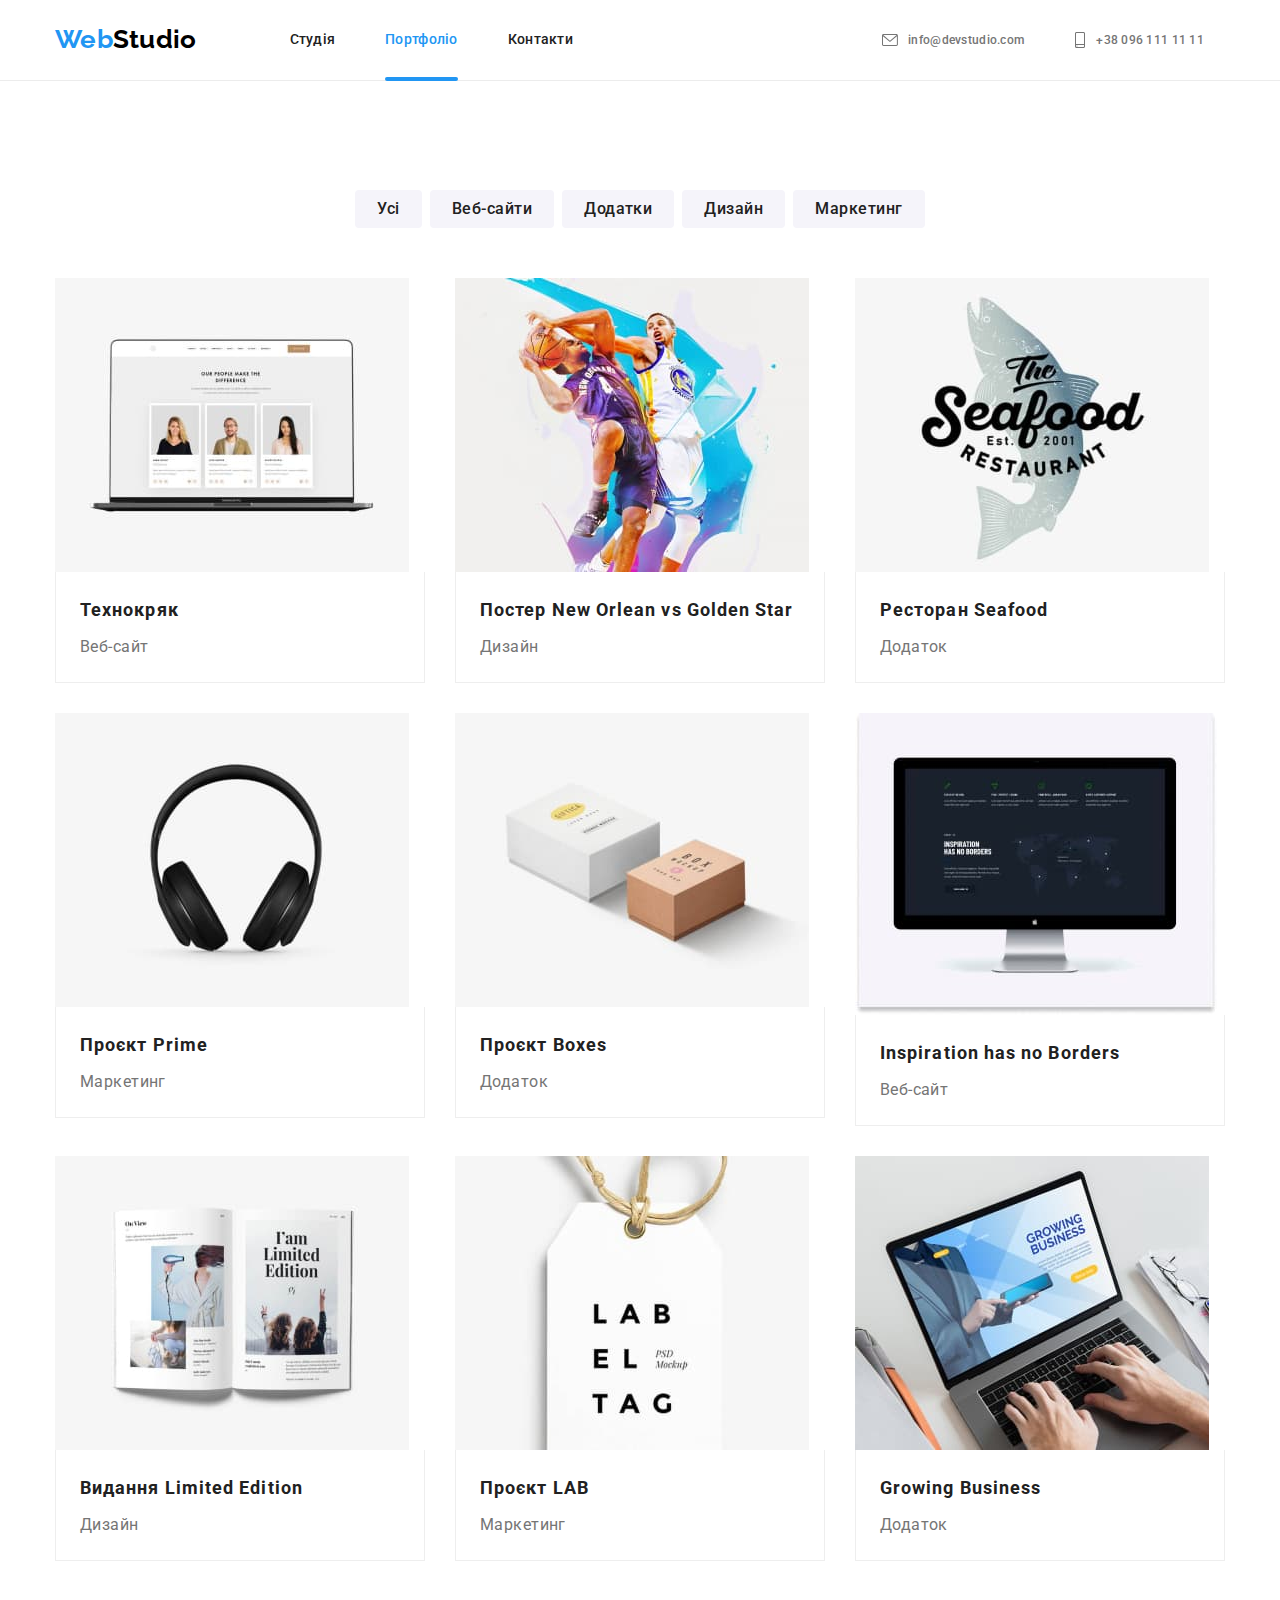
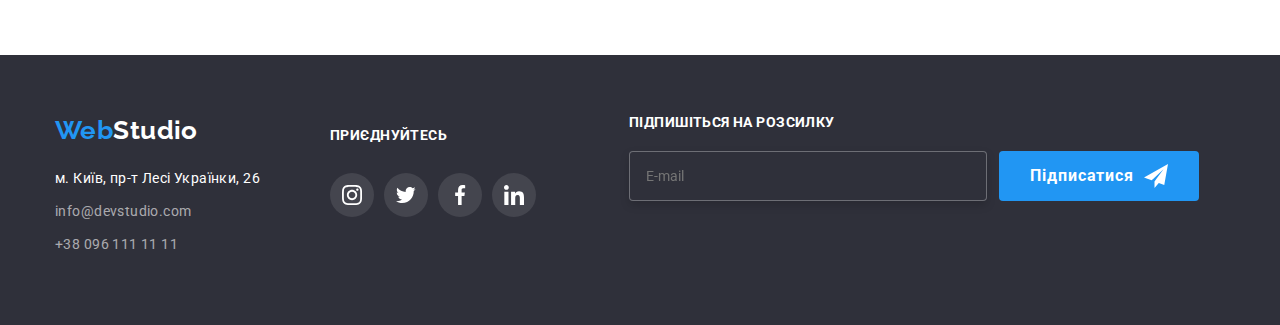
==== commit af311d37: "на перевірку" ====
--- a/portfolio.html
+++ b/portfolio.html
@@ -570,12 +570,12 @@
       </button>
       <ul class="menu-nav__list">
         <li class="menu-nav__item">
-          <a href="./index.html" class="menu-nav__link menu-nav--current"
-            >Студія</a
+          <a href="./index.html" class="menu-nav__link">Студія</a>
+        </li>
+        <li class="menu-nav__item">
+          <a href="./portfolio.html" class="menu-nav__link menu-nav--current"
+            >Портфоліо</a
           >
-        </li>
-        <li class="menu-nav__item">
-          <a href="./portfolio.html" class="menu-nav__link">Портфоліо</a>
         </li>
         <li class="menu-nav__item">
           <a href="#" class="menu-nav__link">Контакти</a>
--- a/css/main.min.css
+++ b/css/main.min.css
@@ -1 +1 @@
-:root{--primary-text-color: #212121;--title-text-color: #757575;--accent-color: #2196f3;--noactive-button: #f5f4fa;--accent-white-color: #ffffff}body{margin:0;font-family:Roboto,sans-serif;font-size:14px;letter-spacing:.03em}img{display:block;max-width:100%}.visually-hidden{position:absolute;width:1px;height:1px;margin:-1px;border:0;padding:0;white-space:nowrap;-webkit-clip-path:inset(100%);clip-path:inset(100%);clip:rect(0 0 0 0);overflow:hidden}.container{padding-left:15px;padding-right:15px;margin-left:auto;margin-right:auto}@media screen and (min-width: 480px){.container{width:480px}}@media screen and (min-width: 768px){.container{width:768px}}@media screen and (min-width: 1200px){.container{width:1200px}}.header__logo{color:#000;font-family:Raleway,sans-serif;font-weight:700;font-size:26px;line-height:1.19}.header__logo--blue{color:var(--accent-color)}@media screen and (max-width: 767px){.header__logo{display:block}}@media screen and (min-width: 768px){.header__logo{margin:26px 0}}@media screen and (min-width: 1200px){.header__logo{margin:24px 0 25px auto}}.footer-contacts .footer-logo{display:block;margin-bottom:20px;-webkit-transition:color 250ms cubic-bezier(0.4, 0, 0.2, 1);transition:color 250ms cubic-bezier(0.4, 0, 0.2, 1);font-family:Raleway,sans-serif;font-weight:700;font-size:24px;line-height:1.17;color:var(--accent-white-color);text-decoration:none}@media screen and (min-width: 768px){.footer-contacts .footer-logo{font-size:26px;line-height:1.19}}.footer-logo--blue{color:var(--accent-color)}.header{font-weight:500;font-size:14px;line-height:1.14;letter-spacing:.02em;border-bottom:1px solid #ececec}.header__container{display:-webkit-box;display:-ms-flexbox;display:flex;position:relative;-ms-flex-line-pack:center;align-content:center}.header__container.is-open{display:block}.header-nav{display:-webkit-box;display:-ms-flexbox;display:flex;width:100%;-webkit-box-align:center;-ms-flex-align:center;align-items:center;-webkit-box-pack:justify;-ms-flex-pack:justify;justify-content:space-between}@media screen and (min-width: 1200px){.header-nav{padding:0 auto;width:100%;max-width:1200px}}.header-menu__container{display:-webkit-box;display:-ms-flexbox;display:flex;position:absolute;top:100%;left:0;width:100%;text-align:center;background-color:var(--accent-white-color);color:var(--primary-text-color)}@media screen and (max-width: 767px){.header-menu__container{display:none}.header-menu__container.is-open{display:block}}@media screen and (min-width: 768px){.header-menu__container{display:-webkit-box;display:-ms-flexbox;display:flex;position:static;-webkit-box-flex:1;-ms-flex-positive:1;flex-grow:1;-webkit-box-pack:justify;-ms-flex-pack:justify;justify-content:space-between;padding:0}}.header-nav__list{padding:0;margin:0;list-style:none}@media screen and (max-width: 767px){.header-nav__list{text-align:left;font-size:40px;line-height:1.18}}@media screen and (min-width: 768px){.header-nav__list{display:-webkit-box;display:-ms-flexbox;display:flex;margin-left:88px;padding:32px 0;-webkit-box-align:center;-ms-flex-align:center;align-items:center}}@media screen and (min-width: 1200px){.header-nav__list{display:-webkit-box;display:-ms-flexbox;display:flex;margin:0 93px 0}}.header-nav__item{position:relative;margin-right:50px;font-size:40px}.header-nav__item:last-child{margin-right:0;padding-bottom:0}@media screen and (max-width: 767px){.header-nav__item{margin:0;padding:0;padding-bottom:33px}}@media screen and (min-width: 768px){.header-nav__item{font-size:14px}}.header-nav a{text-decoration:none}@media screen and (max-width: 1199px){.header-nav a{width:100%}}.header-nav__list a{color:var(--primary-text-color);-webkit-transition:color 250ms cubic-bezier(0.4, 0, 0.2, 1);transition:color 250ms cubic-bezier(0.4, 0, 0.2, 1)}.header-nav__list a:hover,.header-nav__list a:focus{color:var(--accent-color)}.header-nav__list .header-nav--current{color:var(--accent-color)}@media screen and (min-width: 768px){.header-nav--current::after{position:absolute;content:"";width:100%;height:4px;border-radius:2px;background:var(--accent-color);bottom:-37px;left:0}}@media screen and (min-width: 1200px){.header-nav--current::after{bottom:-33px}}.menu__button{display:-webkit-inline-box;display:-ms-inline-flexbox;display:inline-flex;margin:0;padding:10px 15px 10px 0;border:none;background-color:rgba(0,0,0,0)}@media screen and (min-width: 768px){.menu__button{display:none}}.header-auth__list{padding:0;-webkit-box-align:center;-ms-flex-align:center;align-items:center;list-style:none}@media screen and (max-width: 767px){.header-auth__list{margin-left:auto;margin-top:302px;margin-bottom:0;font-size:34px;line-height:1.18}}.header-auth__list:last-child{font-size:24px;line-height:1.17}@media screen and (min-width: 768px){.header-auth__list{display:block;margin-left:90px}}@media screen and (min-width: 1200px){.header-auth__list{display:-webkit-box;display:-ms-flexbox;display:flex;margin:0;margin:15px 21px 15px auto}}@media screen and (max-width: 767px){.header-auth__item{padding-bottom:32px}.header-auth__item:last-child{padding-bottom:0}}@media screen and (min-width: 768px){.header-auth__item{padding-bottom:10px}.header-auth__item:last-child{padding-bottom:0}}@media screen and (min-width: 1200px){.header-auth__item{padding-bottom:0}}.header-auth__list a{display:-webkit-box;display:-ms-flexbox;display:flex;color:var(--title-text-color);-webkit-box-align:center;-ms-flex-align:center;align-items:center;text-decoration:none;-webkit-transition:color 250ms cubic-bezier(0.4, 0, 0.2, 1);transition:color 250ms cubic-bezier(0.4, 0, 0.2, 1)}.header-auth__list a:hover,.header-auth__list a:focus{color:var(--accent-color)}@media screen and (min-width: 768px){.header-auth__list a{font-size:12px}}@media screen and (min-width: 1200px){.header-auth__item+.header-auth__item{margin-left:50px}}a .header-auth__icon{display:none}@media screen and (min-width: 768px){a .header-auth__icon{display:inline-block;fill:var(--title-text-color);margin-right:10px;-webkit-transition:fill 250ms cubic-bezier(0.4, 0, 0.2, 1);transition:fill 250ms cubic-bezier(0.4, 0, 0.2, 1)}}a:hover .header-auth__icon,a:focus .header-auth__icon{fill:var(--accent-color)}.footer{background-color:#2f303a;padding:60px 0}.footer__container{display:block;text-align:center}@media screen and (min-width: 768px)and (max-width: 1199px){.footer__container{display:-webkit-box;display:-ms-flexbox;display:flex;-ms-flex-wrap:wrap;flex-wrap:wrap;-webkit-box-align:baseline;-ms-flex-align:baseline;align-items:baseline;-ms-flex-pack:distribute;justify-content:space-around}}@media screen and (min-width: 1200px){.footer__container{display:-webkit-box;display:-ms-flexbox;display:flex;width:1200px;padding-left:15px;padding-right:15px;margin-left:auto;margin-right:auto;text-align:start}}.footer-contacts{display:inline-block}@media screen and (max-width: 767px){.footer-contacts{margin-bottom:60px}}@media screen and (min-width: 768px)and (max-width: 1199px){.footer-contacts{margin-right:165px}}.footer-contacts__list{padding:0;margin:0;list-style:none;display:block;text-decoration:none}.footer__address{font-weight:400;font-style:normal;color:var(--accent-white-color)}.footer-contacts__list{display:inline-block}.footer-contacts__list li{line-height:24px}@media screen and (min-width: 480px){.footer-contacts__list li{margin-bottom:8px}.footer-contacts__list li li:last-child{margin-bottom:0}}@media screen and (min-width: 1200px){.footer-contacts__list li{margin-bottom:9px}.footer-contacts__list li li:last-child{margin-bottom:0}}.footer-contacts__list a{color:rgba(255,255,255,.6);text-decoration:none;-webkit-transition:color 250ms cubic-bezier(0.4, 0, 0.2, 1);transition:color 250ms cubic-bezier(0.4, 0, 0.2, 1)}.footer-contacts__list a:hover,.footer-contacts__list a:focus{color:var(--accent-color)}.footer-social{text-align:center;margin-bottom:60px}@media screen and (min-width: 1200px){.footer-social{display:inline-block;margin:0;margin-left:70px;padding:0;text-align:left}}.footer-social h2{color:var(--accent-white-color);font-weight:700;font-size:14px;line-height:16px;letter-spacing:.03em;text-transform:uppercase;margin-bottom:20px}.footer-social__list{display:-webkit-box;display:-ms-flexbox;display:flex;padding:0;margin:0;-webkit-box-pack:center;-ms-flex-pack:center;justify-content:center;list-style:none;-webkit-transition:color 250ms cubic-bezier(0.4, 0, 0.2, 1);transition:color 250ms cubic-bezier(0.4, 0, 0.2, 1)}@media screen and (min-width: 768px){.footer-social__list{padding-top:10px}}.footer-social__list li{line-height:24px}.footer-social__list li li:last-child{margin-bottom:0}.footer-social a{text-decoration:none;color:rgba(255,255,255,.6);-webkit-transition:color 250ms cubic-bezier(0.4, 0, 0.2, 1);transition:color 250ms cubic-bezier(0.4, 0, 0.2, 1)}.footer-social a:hover,.footer-social a:focus{color:var(--accent-color)}.footer-social__icons{margin-right:10px;border-radius:50%;-webkit-transition:background-color 250ms cubic-bezier(0.4, 0, 0.2, 1),border-radius 250ms cubic-bezier(0.4, 0, 0.2, 1),fill 250ms cubic-bezier(0.4, 0, 0.2, 1);transition:background-color 250ms cubic-bezier(0.4, 0, 0.2, 1),border-radius 250ms cubic-bezier(0.4, 0, 0.2, 1),fill 250ms cubic-bezier(0.4, 0, 0.2, 1)}.footer-social__icons:last-child{margin-right:0;-webkit-transition:color 250ms cubic-bezier(0.4, 0, 0.2, 1);transition:color 250ms cubic-bezier(0.4, 0, 0.2, 1);-webkit-transition:background-color 250ms cubic-bezier(0.4, 0, 0.2, 1);transition:background-color 250ms cubic-bezier(0.4, 0, 0.2, 1);transition:color 250ms cubic-bezier(0.4, 0, 0.2, 1)}.footer-social__icons:hover,.footer-social__icons:focus{fill:var(--accent-white-color);border-radius:50%;background-color:var(--accent-color)}.footer-social__link{display:-webkit-box;display:-ms-flexbox;display:flex;-webkit-box-align:center;-ms-flex-align:center;align-items:center;-webkit-box-pack:center;-ms-flex-pack:center;justify-content:center;width:44px;height:44px;border-radius:50%;background-color:rgba(255,255,255,.1);-webkit-transition:fill 250ms cubic-bezier(0.4, 0, 0.2, 1);transition:fill 250ms cubic-bezier(0.4, 0, 0.2, 1)}.footer-social__link svg{fill:var(--accent-white-color)}.footer-form{margin-top:0;margin-left:0}@media screen and (min-width: 768px)and (max-width: 1199px){.footer-form{margin-top:60px}}@media screen and (min-width: 1200px){.footer-form{margin-left:93px}}.footer-form__text{margin:0;padding-bottom:20px;font-weight:700;line-height:1.14;letter-spacing:.03em;text-transform:uppercase;color:var(--accent-white-color)}@media screen and (min-width: 1200px){.footer-form__text{text-align:left}}.footer-form form{display:inline-block}@media screen and (min-width: 1200px){.footer-form form{display:-webkit-box;display:-ms-flexbox;display:flex}}.footer-form label{display:block;margin-left:auto;margin-right:auto}@media screen and (min-width: 1200px){.footer-form label{display:inline}}.footer-form input{padding:15px 0 15px 16px;width:100%;height:45px;background-color:#2f303a;color:var(--accent-white-color);border:1px solid rgba(255,255,255,.3);-webkit-filter:drop-shadow(0px 4px 4px rgba(0, 0, 0, 0.15));filter:drop-shadow(0px 4px 4px rgba(0, 0, 0, 0.15));border-radius:4px}.footer-form input input::-webkit-input-placeholder{font-weight:400;font-size:16px;line-height:1.25;display:-webkit-box;display:flex;-webkit-box-align:center;align-items:center;color:rgba(255,255,255,.6)}.footer-form input input::-moz-placeholder{font-weight:400;font-size:16px;line-height:1.25;display:flex;align-items:center;color:rgba(255,255,255,.6)}.footer-form input input:-ms-input-placeholder{font-weight:400;font-size:16px;line-height:1.25;display:-ms-flexbox;display:flex;-ms-flex-align:center;align-items:center;color:rgba(255,255,255,.6)}.footer-form input input::-ms-input-placeholder{font-weight:400;font-size:16px;line-height:1.25;display:-ms-flexbox;display:flex;-ms-flex-align:center;align-items:center;color:rgba(255,255,255,.6)}.footer-form input input::placeholder{font-weight:400;font-size:16px;line-height:1.25;display:-webkit-box;display:-ms-flexbox;display:flex;-webkit-box-align:center;-ms-flex-align:center;align-items:center;color:rgba(255,255,255,.6)}@media screen and (min-width: 480px)and (max-width: 1199px){.footer-form input{height:50px;width:450px}}@media screen and (min-width: 1200px){.footer-form input{height:50px;width:358px}}.footer-form button{display:-webkit-inline-box;display:-ms-inline-flexbox;display:inline-flex;-ms-flex-line-pack:center;align-content:center;-webkit-box-pack:center;-ms-flex-pack:center;justify-content:center;width:200px;height:50px;margin-top:20px;padding:0;background-color:var(--accent-color);border:none;border-radius:4px;font-weight:700;font-size:16px;line-height:1.88;letter-spacing:.06em;-webkit-box-align:center;-ms-flex-align:center;align-items:center;text-align:center;color:var(--accent-white-color);-webkit-transition:background-color 250ms cubic-bezier(0.4, 0, 0.2, 1);transition:background-color 250ms cubic-bezier(0.4, 0, 0.2, 1)}.footer-form button:hover,.footer-form button:focus{background-color:#188ce8;cursor:pointer}@media screen and (min-width: 768px){.footer-form button{margin-left:12px}}@media screen and (min-width: 1200px){.footer-form button{margin-top:0}}.footer-form__send{display:-webkit-inline-box;display:-ms-inline-flexbox;display:inline-flex}.footer-form button img{margin-left:10px;width:24px;height:24px}.hero{background-image:-webkit-gradient(linear, left top, left bottom, from(rgba(47, 48, 58, 0.4)), to(rgba(47, 48, 58, 0.4))),url("../images/hero-mobile_1x.jpg");background-image:linear-gradient(rgba(47, 48, 58, 0.4), rgba(47, 48, 58, 0.4)),url("../images/hero-mobile_1x.jpg");background-size:cover;background-repeat:no-repeat;background-position:center;text-align:center;color:var(--accent-white-color);background-color:#2f303a;margin:0 auto}@media screen and (max-width: 1199px){.hero{padding:118px 0}}@media screen and (min-width: 1200px){.hero{padding-top:200px;padding-bottom:200px;max-width:1600px}}@media(min-device-pixel-ratio: 2),(-webkit-min-device-pixel-ratio: 2),(min-resolution: 192dpi),(min-resolution: 2dppx){.hero{background-image:-webkit-gradient(linear, left top, left bottom, from(rgba(47, 48, 58, 0.4)), to(rgba(47, 48, 58, 0.4))),url("../images/hero-mobile_2x.jpg");background-image:linear-gradient(rgba(47, 48, 58, 0.4), rgba(47, 48, 58, 0.4)),url("../images/hero-mobile_2x.jpg")}}@media(min-device-pixel-ratio: 3),(-webkit-min-device-pixel-ratio: 3),(min-resolution: 288dpi),(min-resolution: 3dppx){.hero{background-image:-webkit-gradient(linear, left top, left bottom, from(rgba(47, 48, 58, 0.4)), to(rgba(47, 48, 58, 0.4))),url("../images/hero-mobile_2x.jpg");background-image:linear-gradient(rgba(47, 48, 58, 0.4), rgba(47, 48, 58, 0.4)),url("../images/hero-mobile_2x.jpg")}}@media screen and (min-width: 320px){.hero{background-image:-webkit-gradient(linear, left top, left bottom, from(rgba(47, 48, 58, 0.4)), to(rgba(47, 48, 58, 0.4))),url("../images/hero-tablet_1x.jpg");background-image:linear-gradient(rgba(47, 48, 58, 0.4), rgba(47, 48, 58, 0.4)),url("../images/hero-tablet_1x.jpg")}}@media screen and (min-width: 320px)and (min-device-pixel-ratio: 2),screen and (min-width: 320px)and (-webkit-min-device-pixel-ratio: 2),screen and (min-width: 320px)and (min-resolution: 192dpi),screen and (min-width: 320px)and (min-resolution: 2dppx){.hero{background-image:-webkit-gradient(linear, left top, left bottom, from(rgba(47, 48, 58, 0.4)), to(rgba(47, 48, 58, 0.4))),url("../images/hero-tablet_2x.jpg");background-image:linear-gradient(rgba(47, 48, 58, 0.4), rgba(47, 48, 58, 0.4)),url("../images/hero-tablet_2x.jpg")}}@media screen and (min-width: 320px)and (min-device-pixel-ratio: 3),screen and (min-width: 320px)and (-webkit-min-device-pixel-ratio: 3),screen and (min-width: 320px)and (min-resolution: 288dpi),screen and (min-width: 320px)and (min-resolution: 3dppx){.hero{background-image:-webkit-gradient(linear, left top, left bottom, from(rgba(47, 48, 58, 0.4)), to(rgba(47, 48, 58, 0.4))),url("../images/hero-tablet_2x.jpg");background-image:linear-gradient(rgba(47, 48, 58, 0.4), rgba(47, 48, 58, 0.4)),url("../images/hero-tablet_2x.jpg")}}@media screen and (min-width: 768px){.hero{background-image:-webkit-gradient(linear, left top, left bottom, from(rgba(47, 48, 58, 0.4)), to(rgba(47, 48, 58, 0.4))),url("../images/hero-desktop_1x.jpg");background-image:linear-gradient(rgba(47, 48, 58, 0.4), rgba(47, 48, 58, 0.4)),url("../images/hero-desktop_1x.jpg")}}@media screen and (min-width: 768px)and (min-device-pixel-ratio: 2),screen and (min-width: 768px)and (-webkit-min-device-pixel-ratio: 2),screen and (min-width: 768px)and (min-resolution: 192dpi),screen and (min-width: 768px)and (min-resolution: 2dppx){.hero{background-image:-webkit-gradient(linear, left top, left bottom, from(rgba(47, 48, 58, 0.4)), to(rgba(47, 48, 58, 0.4))),url("../images/hero-desktop_2x.jpg");background-image:linear-gradient(rgba(47, 48, 58, 0.4), rgba(47, 48, 58, 0.4)),url("../images/hero-desktop_2x.jpg")}}@media screen and (min-width: 768px)and (min-device-pixel-ratio: 3),screen and (min-width: 768px)and (-webkit-min-device-pixel-ratio: 3),screen and (min-width: 768px)and (min-resolution: 288dpi),screen and (min-width: 768px)and (min-resolution: 3dppx){.hero{background-image:-webkit-gradient(linear, left top, left bottom, from(rgba(47, 48, 58, 0.4)), to(rgba(47, 48, 58, 0.4))),url("../images/hero-desktop_2x.jpg");background-image:linear-gradient(rgba(47, 48, 58, 0.4), rgba(47, 48, 58, 0.4)),url("../images/hero-desktop_2x.jpg")}}.hero__container{display:block;width:1200px;padding-left:15px;padding-right:15px;margin-left:auto;margin-right:auto}.hero h1{margin-top:0;margin-bottom:30px;font-weight:900;font-size:26px;line-height:1.62;text-transform:uppercase}@media screen and (min-width: 1200px){.hero h1{font-size:44px;line-height:1.36;letter-spacing:.06em}}.hero__button{background-color:var(--accent-color);color:var(--accent-white-color);border:1px solid var(--accent-color);border-radius:4px;font-weight:700;font-size:16px;line-height:1.87;letter-spacing:.06em;padding:10px 24px;-webkit-transition:background-color 250ms cubic-bezier(0.4, 0, 0.2, 1);transition:background-color 250ms cubic-bezier(0.4, 0, 0.2, 1)}.hero__button:hover,.hero__button:focus{background-color:#188ce8;cursor:pointer}@media screen and (min-width: 1200px){.hero__button{padding:10px 32px}}.features__section{padding-top:60px;padding-bottom:60px}@media screen and (min-width: 768px){.features__section{padding-top:94px;padding-bottom:94px}}.features__list{padding:0;margin:0;list-style:none}@media screen and (min-width: 768px){.features__list{display:-webkit-box;display:-ms-flexbox;display:flex;-ms-flex-wrap:wrap;flex-wrap:wrap}}.features__item{margin-bottom:30px}.features__item:last-child{margin-bottom:0}@media screen and (min-width: 768px)and (max-width: 1199px){.features__item{width:calc((100% - 30px)/2);margin-right:30px}.features__item:nth-child(2n){margin-right:0}.features__item:nth-last-child(-n+2){margin-bottom:0}}@media screen and (min-width: 1200px){.features__item{width:calc((100% - 90px)/4);margin-right:30px}.features__item:nth-child(4n){margin-right:0}.features__item:nth-last-child(-n+4){margin-bottom:0}}.features__item::before{display:block;content:"";height:120px;background-color:var(--noactive-button);border-radius:4px;background-repeat:no-repeat;background-position:center;margin-bottom:30px}.features__item::before:last-child{margin-right:0}.features__item--antena::before{background-image:url("../images/antenna 1.svg")}.features__item--clock::before{background-image:url("../images/clock 1.svg")}.features__item--diagram::before{background-image:url("../images/diagram 1.svg")}.features__item--astronaut::before{background-image:url("../images/astronaut 1.svg")}.features__title{margin-top:0;margin-bottom:10px;color:var(--primary-text-color);font-size:14px;font-weight:700;line-height:1.14;letter-spacing:.03em;text-transform:uppercase;text-align:center}@media screen and (min-width: 768px){.features__title{text-align:start}}.features__text{margin-top:0;margin-bottom:0;line-height:1.71;font-size:14px;color:var(--title-text-color)}.we-do__section{padding-bottom:94px}@media screen and (max-width: 1199px){.we-do__section{display:none}}.we-do__title{margin-top:0;margin-bottom:50px;font-weight:700;font-size:36px;line-height:1.17;text-align:center;letter-spacing:.03em;color:var(--primary-text-color)}.we-do__list{list-style:none;display:-webkit-box;display:-ms-flexbox;display:flex;-ms-flex-wrap:wrap;flex-wrap:wrap;padding:0;margin:0}.we-do__item{width:370px;margin-right:30px}.we-do__item:nth-child(3n){margin-right:0}.we-do__item:nth-last-child(-n+4){margin-bottom:0}.we-do__link{text-decoration:none}.we-do__section img{width:370px}.we-do__box{position:relative;display:-webkit-box;display:-ms-flexbox;display:flex;-webkit-box-pack:center;-ms-flex-pack:center;justify-content:center;-webkit-box-align:end;-ms-flex-align:end;align-items:flex-end}.we-do__box::before{display:inline-block;position:absolute;content:"";width:100%;height:71px;background:rgba(47,48,58,.8)}.we-do__box h3{position:absolute;padding:27px 0;margin:0;font-size:14px;line-height:1.14;text-transform:uppercase;color:var(--accent-white-color)}.team__section{padding:60px 0;background-color:#f5f4fa}@media screen and (min-width: 768px){.team__section{padding-top:94px;padding-bottom:94px}}.team__container h2{margin-top:0;margin-bottom:30px;font-weight:700;font-size:28px;line-height:1.17;text-align:center;color:var(--primary-text-color)}@media screen and (min-width: 768px){.team__container h2{margin-bottom:30px}}@media screen and (min-width: 1200px){.team__container h2{margin-bottom:50px;font-size:36px}}.team-section__list{list-style:none;-webkit-box-pack:center;-ms-flex-pack:center;justify-content:center;padding:0;margin:0}@media screen and (min-width: 768px){.team-section__list{display:-webkit-box;display:-ms-flexbox;display:flex;-ms-flex-wrap:wrap;flex-wrap:wrap}}.team-section__item{margin-bottom:30px;background-color:var(--accent-white-color);-webkit-box-shadow:0px 1px 3px rgba(0,0,0,.12),0px 1px 1px rgba(0,0,0,.14),0px 2px 1px rgba(0,0,0,.2);box-shadow:0px 1px 3px rgba(0,0,0,.12),0px 1px 1px rgba(0,0,0,.14),0px 2px 1px rgba(0,0,0,.2);border-radius:0px 0px 4px 4px}.team-section__item:last-child{margin-bottom:0}@media screen and (min-width: 768px)and (max-width: 1199px){.team-section__item{width:calc((100% - 30px)/2);margin-right:30px}.team-section__item:nth-child(2n){margin-right:0}.team-section__item:nth-last-child(-n+2){margin-bottom:0}}@media screen and (min-width: 1200px){.team-section__item{width:calc((100% - 90px)/4);margin-right:30px}.team-section__item:nth-child(4n){margin-right:0}.team-section__item:nth-last-child(-n+4){margin-bottom:0}}.team-section__title{padding:30px 0 24px;text-align:center;font-size:16px;line-height:1.18;letter-spacing:.42px}.team-section__title h3{font-weight:500;margin-top:0;margin-bottom:10px;color:var(--primary-text-color)}.team-section__title p{font-weight:400;color:var(--title-text-color);margin-top:0;margin-bottom:16px}@media screen and (min-width: 768px){.team-section__title{padding:30px 0}}.team-list{display:-webkit-box;display:-ms-flexbox;display:flex;-ms-flex-wrap:wrap;flex-wrap:wrap;list-style:none;-webkit-box-align:center;-ms-flex-align:center;align-items:center;-webkit-box-pack:center;-ms-flex-pack:center;justify-content:center;padding:0}.team-list__icons{margin-right:10px}.team-list__icons:last-child{margin-right:0}.team-list__link{display:-webkit-box;display:-ms-flexbox;display:flex;-webkit-box-align:center;-ms-flex-align:center;align-items:center;-webkit-box-pack:center;-ms-flex-pack:center;justify-content:center;width:44px;height:44px;border-radius:50%;background-color:var(--accent-white-color);-webkit-transition:background-color 250ms cubic-bezier(0.4, 0, 0.2, 1);transition:background-color 250ms cubic-bezier(0.4, 0, 0.2, 1)}.team-list__link:hover,.team-list__link:focus{background-color:var(--accent-color)}a .team-list--social{fill:#afb1b8;-webkit-transition:fill 250ms cubic-bezier(0.4, 0, 0.2, 1);transition:fill 250ms cubic-bezier(0.4, 0, 0.2, 1)}.team-list__link:hover .team-list--social,.team-list__link:focus .team-list--social{fill:var(--accent-white-color)}.customers__section{padding-top:60px;padding-bottom:60px}@media screen and (min-width: 1200px){.customers__section{padding-top:94px;padding-bottom:94px}}.customers__title{margin-top:0;margin-bottom:30px;font-weight:700;font-size:28px;line-height:1.17;text-align:center;color:var(--primary-text-color)}@media screen and (min-width: 768px){.customers__title{margin-bottom:30px}}@media screen and (min-width: 1200px){.customers__title{font-size:36px;margin-bottom:50px}}.customers__list{padding:0;margin:0;list-style:none;display:-webkit-box;display:-ms-flexbox;display:flex;-ms-flex-wrap:wrap;flex-wrap:wrap;width:100%}.customers__item{text-align:center}@media screen and (max-width: 767px){.customers__item{width:calc((100% - 30px)/2);margin-right:30px;margin-bottom:30px}.customers__item:nth-child(2n){margin-right:0}.customers__item:nth-last-child(-n+2){margin-bottom:0}}@media screen and (min-width: 768px)and (max-width: 1199px){.customers__item{width:calc((100% - 60px)/3);margin-right:30px;margin-bottom:30px}.customers__item:nth-child(3n){margin-right:0}.customers__item:nth-last-child(-n+3){margin-bottom:0}}@media screen and (min-width: 1200px){.customers__item{width:calc((100% - 150px)/6);margin-right:30px}.customers__item:nth-child(6n){margin-right:0}}.customers__link{display:-webkit-box;display:-ms-flexbox;display:flex;-webkit-box-align:center;-ms-flex-align:center;align-items:center;-webkit-box-pack:center;-ms-flex-pack:center;justify-content:center;width:100%;height:92px;border:1px solid #afb1b8;border-radius:4px;-webkit-transition:border 250ms cubic-bezier(0.4, 0, 0.2, 1);transition:border 250ms cubic-bezier(0.4, 0, 0.2, 1)}.customers__link:hover,.customers__link:focus{border:1px solid var(--accent-color)}.customer__icon{fill:#afb1b8;-webkit-transition:fill 250ms cubic-bezier(0.4, 0, 0.2, 1);transition:fill 250ms cubic-bezier(0.4, 0, 0.2, 1)}.customers__link:hover .customer__icon,.customers__link:focus .customer__icon{fill:var(--accent-color)}.portfolio__section{padding-top:60px;padding-bottom:60px}@media screen and (min-width: 768px){.portfolio__section{padding-top:94px;padding-bottom:94px}}.portfolio__project{display:block}@media screen and (min-width: 768px){.portfolio__container{max-width:1200px}}.portfolio__list{-ms-flex-wrap:wrap;flex-wrap:wrap;padding:0;margin:0;list-style:none}@media screen and (min-width: 768px){.portfolio__list{display:-webkit-box;display:-ms-flexbox;display:flex}}.portfolio__item{margin-bottom:30px;width:100%}.portfolio__item:last-child{margin-bottom:0}@media screen and (min-width: 768px)and (max-width: 1199px){.portfolio__item{width:calc((100% - 30px)/2);margin-right:30px}.portfolio__item:nth-child(2n){margin-right:0}.portfolio__item:nth-last-child(-n+2){margin-bottom:0}}@media screen and (min-width: 1200px){.portfolio__item{width:calc((100% - 60px)/3);margin-right:30px}.portfolio__item:nth-child(3n){margin-right:0}.portfolio__item:nth-last-child(-n+3){margin-bottom:0}}.portfolio__link{display:block;overflow:hidden;text-decoration:none;-webkit-transition:-webkit-box-shadow 250ms cubic-bezier(0.4, 0, 0.2, 1);transition:-webkit-box-shadow 250ms cubic-bezier(0.4, 0, 0.2, 1);transition:box-shadow 250ms cubic-bezier(0.4, 0, 0.2, 1);transition:box-shadow 250ms cubic-bezier(0.4, 0, 0.2, 1), -webkit-box-shadow 250ms cubic-bezier(0.4, 0, 0.2, 1);-webkit-transition:opacity 250ms cubic-bezier(0.4, 0, 0.2, 1);transition:opacity 250ms cubic-bezier(0.4, 0, 0.2, 1)}.portfolio__link:hover,.portfolio__link:focus{-webkit-box-shadow:0px 1px 1px rgba(0,0,0,.12),0px 4px 4px rgba(0,0,0,.06),1px 4px 6px rgba(0,0,0,.16);box-shadow:0px 1px 1px rgba(0,0,0,.12),0px 4px 4px rgba(0,0,0,.06),1px 4px 6px rgba(0,0,0,.16);opacity:1}.portfolio__overlay{position:relative;overflow:hidden}.portfolio__overlay picture{display:block;max-width:100%}.portfolio__overlay--text{display:-webkit-box;display:-ms-flexbox;display:flex;position:absolute;-webkit-box-pack:center;-ms-flex-pack:center;justify-content:center;-webkit-box-align:center;-ms-flex-align:center;align-items:center;width:100%;height:100%;top:0;left:0;padding-right:30px;padding-left:30px;margin-top:0;margin-bottom:0;background-color:rgba(33,150,243,.9);color:var(--accent-white-color);font-weight:400;font-size:18px;line-height:1.56;-webkit-transform:translateY(100%);transform:translateY(100%);-webkit-transition:opacity 250ms cubic-bezier(0.4, 0, 0.2, 1),-webkit-transform 250ms cubic-bezier(0.4, 0, 0.2, 1);transition:opacity 250ms cubic-bezier(0.4, 0, 0.2, 1),-webkit-transform 250ms cubic-bezier(0.4, 0, 0.2, 1);transition:opacity 250ms cubic-bezier(0.4, 0, 0.2, 1),transform 250ms cubic-bezier(0.4, 0, 0.2, 1);transition:opacity 250ms cubic-bezier(0.4, 0, 0.2, 1),transform 250ms cubic-bezier(0.4, 0, 0.2, 1),-webkit-transform 250ms cubic-bezier(0.4, 0, 0.2, 1)}.portfolio__link:hover .portfolio__overlay--text::before,.portfolio__link:focus .portfolio__overlay--text::before{-webkit-transform:translateY(0%);transform:translateY(0%);opacity:1}.portfolio__link:hover .portfolio__overlay--text,.portfolio__link:focus .portfolio-__overlay--text{-webkit-transform:translateY(0);transform:translateY(0)}.portfolio__text{padding:20px 24px;border-right:1px solid #eee;border-bottom:1px solid #eee;border-left:1px solid #eee}.portfolio__text h2{color:var(--primary-text-color);font-weight:700;font-size:18px;line-height:2;letter-spacing:.06em;margin-top:0;margin-bottom:4px}.portfolio__text p{color:var(--title-text-color);font-size:16px;line-height:1.88;margin-top:0px;margin-bottom:0px}.portfolio__button{display:-webkit-box;display:-ms-flexbox;display:flex;-ms-flex-wrap:wrap;flex-wrap:wrap;margin:0;margin-bottom:40px}@media screen and (min-width: 768px){.portfolio__button{-webkit-box-pack:center;-ms-flex-pack:center;justify-content:center;margin-top:0;margin-bottom:50px;padding:0}.portfolio__button li:not(:last-child){margin-right:8px}}.portfolio__button li{margin-right:8px;margin-top:15px;list-style:none}.portfolio__button button{font-family:inherit;font-weight:500;font-size:16px;line-height:1.62;letter-spacing:.03em;list-style:none;cursor:pointer;background-color:var(--noactive-button);color:var(--primary-text-color);text-decoration:none;border-radius:4px;border:none;padding:6px 22px;-webkit-transition:background-color 250ms cubic-bezier(0.4, 0, 0.2, 1),color 250ms cubic-bezier(0.4, 0, 0.2, 1),-webkit-box-shadow 250ms cubic-bezier(0.4, 0, 0.2, 1);transition:background-color 250ms cubic-bezier(0.4, 0, 0.2, 1),color 250ms cubic-bezier(0.4, 0, 0.2, 1),-webkit-box-shadow 250ms cubic-bezier(0.4, 0, 0.2, 1);transition:background-color 250ms cubic-bezier(0.4, 0, 0.2, 1),color 250ms cubic-bezier(0.4, 0, 0.2, 1),box-shadow 250ms cubic-bezier(0.4, 0, 0.2, 1);transition:background-color 250ms cubic-bezier(0.4, 0, 0.2, 1),color 250ms cubic-bezier(0.4, 0, 0.2, 1),box-shadow 250ms cubic-bezier(0.4, 0, 0.2, 1),-webkit-box-shadow 250ms cubic-bezier(0.4, 0, 0.2, 1)}.portfolio__button button:hover,.portfolio__button button:focus{background-color:var(--accent-color);color:var(--accent-white-color);-webkit-box-shadow:0px 3px 1px rgba(0,0,0,.1),0px 1px 2px rgba(0,0,0,.08),0px 2px 2px rgba(0,0,0,.12);box-shadow:0px 3px 1px rgba(0,0,0,.1),0px 1px 2px rgba(0,0,0,.08),0px 2px 2px rgba(0,0,0,.12)}.backdrop{position:fixed;top:0;left:0;width:100%;height:100%;padding:93px 15px 94px;background-color:rgba(0,0,0,.1);overflow-y:scroll}.backdrop.is-hidden{opacity:0;pointer-events:none}.modal{position:absolute;left:50%;top:50%;-webkit-transform:translate(-50%, -50%);transform:translate(-50%, -50%);background-color:var(--accent-white-color)}@media screen and (min-width: 1200px){.modal{width:528px;left:50%;top:50%}}.modal--close{position:absolute;top:0;right:0;cursor:pointer;width:30px;height:30px;margin:8px 8px 0;background-color:var(--accent-white-color);border-radius:50%;border:1px solid rgba(0,0,0,.1);-webkit-transition:fill 250ms cubic-bezier(0.4, 0, 0.2, 1);transition:fill 250ms cubic-bezier(0.4, 0, 0.2, 1)}.modal--close svg{top:50%;left:50%;-webkit-transform:translate(-8%, 15%);transform:translate(-8%, 15%);width:18px;height:18px;margin:0;fill:var(--primary-text-color)}.modal--close:hover svg,.modal--close:focus svg{fill:var(--accent-color)}.modal-form{padding:40px}.modal-form__title{margin:0 0 17px;font-weight:700;font-size:20px;line-height:1.5;text-align:center;color:var(--primary-text-color)}.modal-form__group{position:relative;margin-bottom:10px;border-radius:4px}.modal-form__label{display:block;margin-bottom:4px}.modal-form__label span,.modal-form__textarea span{font-weight:400;font-size:12px;line-height:1.17;letter-spacing:.01em;color:var(--title-text-color)}.modal-form__group:focus-within>span{border-color:var(--accent-color);fill:var(--accent-color)}.modal-form__icon{position:absolute;width:18px;height:18px;top:0;left:12px;fill:#212121;-webkit-transform:translateY(50%);transform:translateY(50%)}.modal-form__input{position:relative}.modal-form__input input{width:100%;height:40px;padding:0 0 0 42px;border:1px solid rgba(33,33,33,.2);border-radius:4px;-webkit-transition:border 250ms cubic-bezier(0.4, 0, 0.2, 1),fill 250ms cubic-bezier(0.4, 0, 0.2, 1);transition:border 250ms cubic-bezier(0.4, 0, 0.2, 1),fill 250ms cubic-bezier(0.4, 0, 0.2, 1)}.modal-form__input input:focus{outline:none;border:1px solid var(--accent-color);fill:var(--accent-color)}.modal-form__input input:focus+.modal-form__icon{fill:var(--accent-color)}textarea{width:100%;height:120px;border:1px solid rgba(33,33,33,.2);border-radius:4px;resize:none;-webkit-transition:border 250ms cubic-bezier(0.4, 0, 0.2, 1);transition:border 250ms cubic-bezier(0.4, 0, 0.2, 1);margin-top:4px;padding-top:12px;padding-left:16px;font-size:12px;line-height:1.17;letter-spacing:.01em;transition:border 250ms cubic-bezier(0.4, 0, 0.2, 1)}textarea:focus{outline:none;border:1px solid var(--accent-color)}textarea::-webkit-input-placeholder{color:rgba(117,117,117,.5)}textarea::-moz-placeholder{color:rgba(117,117,117,.5)}textarea:-ms-input-placeholder{color:rgba(117,117,117,.5)}textarea::-ms-input-placeholder{color:rgba(117,117,117,.5)}textarea::placeholder{color:rgba(117,117,117,.5)}.modal-form:focus-within>textarea{border-color:var(--accent-color)}.modal-form--agreement{position:relative;display:inline-block;padding-left:34px}.modal-form--agreement span{font-size:12px;line-height:1.17;padding-top:5px;font-weight:400;line-height:1.71;color:#757575}.modal-form--agreement input[type=checkbox]{-webkit-appearance:none;-moz-appearance:none;appearance:none;position:absolute}.modal-form__checkbox:checked+.modal-form__border{border:1px solid var(--accent-color);background-color:var(--accent-color);fill:var(--accent-white-color)}.modal-form__checkbox:checked+.modal-form__border .modal-form__icon--agreement{opacity:1}.modal-form__checkbox:focus+.modal-form__icon--agreement{border-color:var(--accent-color)}.modal-form__checkbox:focus+.modal-form__border{border-color:var(--accent-color)}.modal-form__border{position:absolute;width:16px;height:15px;top:0;left:0;-webkit-transform:translateY(15%);transform:translateY(15%);border:2px solid #212121;border-radius:2px}.modal-form__icon--agreement{position:absolute;opacity:0;top:0;left:0;-webkit-transform:translate(20%, 25%);transform:translate(20%, 25%)}.modal-form__checkbox--agreement a{color:var(--accent-color);-webkit-transition:-webkit-text-decoration 250ms cubic-bezier(0.4, 0, 0.2, 1);transition:-webkit-text-decoration 250ms cubic-bezier(0.4, 0, 0.2, 1);transition:text-decoration 250ms cubic-bezier(0.4, 0, 0.2, 1);transition:text-decoration 250ms cubic-bezier(0.4, 0, 0.2, 1), -webkit-text-decoration 250ms cubic-bezier(0.4, 0, 0.2, 1)}.modal-form__checkbox--agreement a:hover{text-decoration:none}.modal-form button{width:200px;height:50px;padding:0;margin-top:30px;margin-left:85px;margin-right:85px;background-color:var(--accent-color);-webkit-box-shadow:0px 1px 3px rgba(0,0,0,.12),0px 1px 1px rgba(0,0,0,.14),0px 2px 1px rgba(0,0,0,.2);box-shadow:0px 1px 3px rgba(0,0,0,.12),0px 1px 1px rgba(0,0,0,.14),0px 2px 1px rgba(0,0,0,.2);border-radius:4px;border:none;-webkit-transition:background-color 250ms cubic-bezier(0.4, 0, 0.2, 1);transition:background-color 250ms cubic-bezier(0.4, 0, 0.2, 1)}.modal-form button:hover{background-color:#188ce8;cursor:pointer}@media screen and (min-width: 1200px){.modal-form button{margin-left:125px;margin-right:125px}}.modal-form__submit{margin-top:30px}.modal-form__button{color:var(--accent-white-color);font-weight:700;font-size:16px;line-height:1.88;letter-spacing:.06em}.mobile-menu__container{position:fixed;top:0;left:0;width:100vw;height:100vh;padding:48px 0 48px 40px;background-color:var(--accent-white-color);z-index:999;font-weight:500;letter-spacing:.02em;line-height:1.18;-webkit-transform:translateX(100%);transform:translateX(100%);-webkit-transition:-webkit-transform 250ms ease-in-out;transition:-webkit-transform 250ms ease-in-out;transition:transform 250ms ease-in-out;transition:transform 250ms ease-in-out, -webkit-transform 250ms ease-in-out}.mobile-menu__container.is-open{-webkit-transform:translateX(0);transform:translateX(0)}.mobile-menu__container li{list-style:none}.mobile-menu__container a{text-decoration:none}.mobile-menu__container .mobile__button{position:absolute;top:16px;right:16px;color:var(--primary-text-color)}.menu-nav__list,.menu-auth__list{padding:0;margin:0}.menu-nav__link{display:block;padding:10px;font-size:40px;color:var(--primary-text-color)}.menu-nav__link.menu-nav--current{color:var(--accent-color)}.menu-auth__list{padding-top:302px}.menu-auth__phone{padding-bottom:32px;font-size:34px;line-height:1.17;color:var(--accent-color)}.menu-auth__link.menu-auth__mail{font-size:24px;color:var(--title-text-color)}@media screen and (max-width: 767px){.menu-social__list{display:-webkit-box;display:-ms-flexbox;display:flex;padding:0;margin:0;padding-top:64px}}@media screen and (min-width: 768px){.menu-social__list{display:none}}.menu-social__item{padding:0 10px;list-style:none;border-right:1px solid var(--primary-text-color)}.menu-social__item:first-child{padding-left:0}.menu-social__item:last-child{border-right:none;padding-right:0}.menu-social__link{font-size:18px;line-height:1.22;color:var(--accent-color)}.menu__button.js-close-menu{display:-webkit-inline-box;display:-ms-inline-flexbox;display:inline-flex;position:absolute;top:0;right:0;margin:0;padding:10px 15px 10px 0;border:none;background-color:rgba(0,0,0,0)}@media screen and (min-width: 768px){.menu__button.js-close-menu{display:none}}.menu__button svg{fill:var(--primary-text-color);-webkit-transition:color 250ms cubic-bezier(0.4, 0, 0.2, 1);transition:color 250ms cubic-bezier(0.4, 0, 0.2, 1)}.menu__button svg:hover,.menu__button svg:focus{fill:var(--accent-color)}.menu__button--close{width:24px;height:16px}.menu__button .menur__button--close{display:none}.menu__button.is-open .menu__button--close{display:block}.menu__button.is-open .menu__button--open{display:none}/*# sourceMappingURL=main.min.css.map */+:root{--primary-text-color: #212121;--title-text-color: #757575;--accent-color: #2196f3;--noactive-button: #f5f4fa;--accent-white-color: #ffffff}body{margin:0;font-family:Roboto,sans-serif;font-size:14px;letter-spacing:.03em}img{display:block;max-width:100%}.visually-hidden{position:absolute;width:1px;height:1px;margin:-1px;border:0;padding:0;white-space:nowrap;-webkit-clip-path:inset(100%);clip-path:inset(100%);clip:rect(0 0 0 0);overflow:hidden}.container{padding-left:15px;padding-right:15px;margin-left:auto;margin-right:auto}@media screen and (min-width: 480px){.container{width:480px}}@media screen and (min-width: 768px){.container{width:768px}}@media screen and (min-width: 1200px){.container{width:1200px}}.header__logo{color:#000;font-family:Raleway,sans-serif;font-weight:700;font-size:26px;line-height:1.19}.header__logo--blue{color:var(--accent-color)}@media screen and (max-width: 767px){.header__logo{display:block}}@media screen and (min-width: 768px){.header__logo{margin:26px 0}}@media screen and (min-width: 1200px){.header__logo{margin:24px 0 25px auto}}.footer-contacts .footer-logo{display:block;margin-bottom:20px;-webkit-transition:color 250ms cubic-bezier(0.4, 0, 0.2, 1);transition:color 250ms cubic-bezier(0.4, 0, 0.2, 1);font-family:Raleway,sans-serif;font-weight:700;font-size:24px;line-height:1.17;color:var(--accent-white-color);text-decoration:none}@media screen and (min-width: 768px){.footer-contacts .footer-logo{font-size:26px;line-height:1.19}}.footer-logo--blue{color:var(--accent-color)}.header{font-weight:500;font-size:14px;line-height:1.14;letter-spacing:.02em;border-bottom:1px solid #ececec}.header__container{display:-webkit-box;display:-ms-flexbox;display:flex;position:relative;-ms-flex-line-pack:center;align-content:center}.header__container.is-open{display:block}.header-nav{display:-webkit-box;display:-ms-flexbox;display:flex;width:100%;-webkit-box-align:center;-ms-flex-align:center;align-items:center;-webkit-box-pack:justify;-ms-flex-pack:justify;justify-content:space-between}@media screen and (min-width: 1200px){.header-nav{padding:0 auto;width:100%;max-width:1200px}}.header-menu__container{display:-webkit-box;display:-ms-flexbox;display:flex;position:absolute;top:100%;left:0;width:100%;text-align:center;background-color:var(--accent-white-color);color:var(--primary-text-color)}@media screen and (max-width: 767px){.header-menu__container{display:none}.header-menu__container.is-open{display:block}}@media screen and (min-width: 768px){.header-menu__container{display:-webkit-box;display:-ms-flexbox;display:flex;position:static;-webkit-box-flex:1;-ms-flex-positive:1;flex-grow:1;-webkit-box-pack:justify;-ms-flex-pack:justify;justify-content:space-between;padding:0}}.header-nav__list{padding:0;margin:0;list-style:none}@media screen and (max-width: 767px){.header-nav__list{text-align:left;font-size:40px;line-height:1.18}}@media screen and (min-width: 768px){.header-nav__list{display:-webkit-box;display:-ms-flexbox;display:flex;margin-left:88px;padding:32px 0;-webkit-box-align:center;-ms-flex-align:center;align-items:center}}@media screen and (min-width: 1200px){.header-nav__list{display:-webkit-box;display:-ms-flexbox;display:flex;margin:0 93px 0}}.header-nav__item{position:relative;margin-right:50px;font-size:40px}.header-nav__item:last-child{margin-right:0;padding-bottom:0}@media screen and (max-width: 767px){.header-nav__item{margin:0;padding:0;padding-bottom:33px}}@media screen and (min-width: 768px){.header-nav__item{font-size:14px}}.header-nav a{text-decoration:none}@media screen and (max-width: 1199px){.header-nav a{width:100%}}.header-nav__list a{color:var(--primary-text-color);-webkit-transition:color 250ms cubic-bezier(0.4, 0, 0.2, 1);transition:color 250ms cubic-bezier(0.4, 0, 0.2, 1)}.header-nav__list a:hover,.header-nav__list a:focus{color:var(--accent-color)}.header-nav__list .header-nav--current{color:var(--accent-color)}@media screen and (min-width: 768px){.header-nav--current::after{position:absolute;content:"";width:100%;height:4px;border-radius:2px;background:var(--accent-color);bottom:-37px;left:0}}@media screen and (min-width: 1200px){.header-nav--current::after{bottom:-33px}}.menu__button{display:-webkit-inline-box;display:-ms-inline-flexbox;display:inline-flex;margin:0;padding:10px 15px 10px 0;border:none;background-color:rgba(0,0,0,0)}@media screen and (min-width: 768px){.menu__button{display:none}}.header-auth__list{padding:0;-webkit-box-align:center;-ms-flex-align:center;align-items:center;list-style:none}@media screen and (max-width: 767px){.header-auth__list{margin-left:auto;margin-top:302px;margin-bottom:0;font-size:34px;line-height:1.18}}.header-auth__list:last-child{font-size:24px;line-height:1.17}@media screen and (min-width: 768px){.header-auth__list{display:block;margin-left:90px}}@media screen and (min-width: 1200px){.header-auth__list{display:-webkit-box;display:-ms-flexbox;display:flex;margin:0;margin:15px 21px 15px auto}}@media screen and (max-width: 767px){.header-auth__item{padding-bottom:32px}.header-auth__item:last-child{padding-bottom:0}}@media screen and (min-width: 768px){.header-auth__item{padding-bottom:10px}.header-auth__item:last-child{padding-bottom:0}}@media screen and (min-width: 1200px){.header-auth__item{padding-bottom:0}}.header-auth__list a{display:-webkit-box;display:-ms-flexbox;display:flex;color:var(--title-text-color);-webkit-box-align:center;-ms-flex-align:center;align-items:center;text-decoration:none;-webkit-transition:color 250ms cubic-bezier(0.4, 0, 0.2, 1);transition:color 250ms cubic-bezier(0.4, 0, 0.2, 1)}.header-auth__list a:hover,.header-auth__list a:focus{color:var(--accent-color)}@media screen and (min-width: 768px){.header-auth__list a{font-size:12px}}@media screen and (min-width: 1200px){.header-auth__item+.header-auth__item{margin-left:50px}}a .header-auth__icon{display:none}@media screen and (min-width: 768px){a .header-auth__icon{display:inline-block;fill:var(--title-text-color);margin-right:10px;-webkit-transition:fill 250ms cubic-bezier(0.4, 0, 0.2, 1);transition:fill 250ms cubic-bezier(0.4, 0, 0.2, 1)}}a:hover .header-auth__icon,a:focus .header-auth__icon{fill:var(--accent-color)}.footer{background-color:#2f303a;padding:60px 0}.footer__container{display:block;text-align:center}@media screen and (min-width: 768px)and (max-width: 1199px){.footer__container{display:-webkit-box;display:-ms-flexbox;display:flex;-ms-flex-wrap:wrap;flex-wrap:wrap;-webkit-box-align:baseline;-ms-flex-align:baseline;align-items:baseline;-ms-flex-pack:distribute;justify-content:space-around}}@media screen and (min-width: 1200px){.footer__container{display:-webkit-box;display:-ms-flexbox;display:flex;width:1200px;padding-left:15px;padding-right:15px;margin-left:auto;margin-right:auto;text-align:start}}.footer-contacts{display:inline-block}@media screen and (max-width: 767px){.footer-contacts{margin-bottom:60px}}.footer-contacts__list{padding:0;margin:0;list-style:none;display:block;text-decoration:none}.footer__address{font-weight:400;font-style:normal;color:var(--accent-white-color)}.footer-contacts__list{display:inline-block}.footer-contacts__list li{line-height:24px}@media screen and (min-width: 480px){.footer-contacts__list li{margin-bottom:8px}.footer-contacts__list li li:last-child{margin-bottom:0}}@media screen and (min-width: 1200px){.footer-contacts__list li{margin-bottom:9px}.footer-contacts__list li li:last-child{margin-bottom:0}}.footer-contacts__list a{color:rgba(255,255,255,.6);text-decoration:none;-webkit-transition:color 250ms cubic-bezier(0.4, 0, 0.2, 1);transition:color 250ms cubic-bezier(0.4, 0, 0.2, 1)}.footer-contacts__list a:hover,.footer-contacts__list a:focus{color:var(--accent-color)}.footer-social{text-align:center}@media screen and (min-width: 1200px){.footer-social{display:inline-block;margin:0;margin-left:70px;padding:0;text-align:left}}.footer-social h2{color:var(--accent-white-color);font-weight:700;font-size:14px;line-height:16px;letter-spacing:.03em;text-transform:uppercase;margin-bottom:20px}.footer-social__list{display:-webkit-box;display:-ms-flexbox;display:flex;padding:0;margin:0;-webkit-box-pack:center;-ms-flex-pack:center;justify-content:center;list-style:none;-webkit-transition:color 250ms cubic-bezier(0.4, 0, 0.2, 1);transition:color 250ms cubic-bezier(0.4, 0, 0.2, 1)}@media screen and (min-width: 768px){.footer-social__list{padding-top:10px}}.footer-social__list li{line-height:24px}.footer-social__list li li:last-child{margin-bottom:0}.footer-social a{text-decoration:none;color:rgba(255,255,255,.6);-webkit-transition:color 250ms cubic-bezier(0.4, 0, 0.2, 1);transition:color 250ms cubic-bezier(0.4, 0, 0.2, 1)}.footer-social a:hover,.footer-social a:focus{color:var(--accent-color)}.footer-social__icons{margin-right:10px;border-radius:50%;-webkit-transition:background-color 250ms cubic-bezier(0.4, 0, 0.2, 1),border-radius 250ms cubic-bezier(0.4, 0, 0.2, 1),fill 250ms cubic-bezier(0.4, 0, 0.2, 1);transition:background-color 250ms cubic-bezier(0.4, 0, 0.2, 1),border-radius 250ms cubic-bezier(0.4, 0, 0.2, 1),fill 250ms cubic-bezier(0.4, 0, 0.2, 1)}.footer-social__icons:last-child{margin-right:0;-webkit-transition:color 250ms cubic-bezier(0.4, 0, 0.2, 1);transition:color 250ms cubic-bezier(0.4, 0, 0.2, 1);-webkit-transition:background-color 250ms cubic-bezier(0.4, 0, 0.2, 1);transition:background-color 250ms cubic-bezier(0.4, 0, 0.2, 1);transition:color 250ms cubic-bezier(0.4, 0, 0.2, 1)}.footer-social__icons:hover,.footer-social__icons:focus{fill:var(--accent-white-color);border-radius:50%;background-color:var(--accent-color)}.footer-social__link{display:-webkit-box;display:-ms-flexbox;display:flex;-webkit-box-align:center;-ms-flex-align:center;align-items:center;-webkit-box-pack:center;-ms-flex-pack:center;justify-content:center;width:44px;height:44px;border-radius:50%;background-color:rgba(255,255,255,.1);-webkit-transition:fill 250ms cubic-bezier(0.4, 0, 0.2, 1);transition:fill 250ms cubic-bezier(0.4, 0, 0.2, 1)}.footer-social__link svg{fill:var(--accent-white-color)}.footer-form{margin-top:0;margin-left:0}@media screen and (min-width: 768px)and (max-width: 1199px){.footer-form{margin-top:60px}}@media screen and (min-width: 1200px){.footer-form{margin-left:93px}}.footer-form__text{margin:0;padding-bottom:20px;font-weight:700;line-height:1.14;letter-spacing:.03em;text-transform:uppercase;color:var(--accent-white-color)}@media screen and (min-width: 1200px){.footer-form__text{text-align:left}}.footer-form form{display:inline-block}@media screen and (min-width: 1200px){.footer-form form{display:-webkit-box;display:-ms-flexbox;display:flex}}.footer-form label{display:block;margin-left:auto;margin-right:auto}@media screen and (min-width: 1200px){.footer-form label{display:inline}}.footer-form input{padding:15px 0 15px 16px;width:100%;height:45px;background-color:#2f303a;color:var(--accent-white-color);border:1px solid rgba(255,255,255,.3);-webkit-filter:drop-shadow(0px 4px 4px rgba(0, 0, 0, 0.15));filter:drop-shadow(0px 4px 4px rgba(0, 0, 0, 0.15));border-radius:4px}.footer-form input input::-webkit-input-placeholder{font-weight:400;font-size:16px;line-height:1.25;display:-webkit-box;display:flex;-webkit-box-align:center;align-items:center;color:rgba(255,255,255,.6)}.footer-form input input::-moz-placeholder{font-weight:400;font-size:16px;line-height:1.25;display:flex;align-items:center;color:rgba(255,255,255,.6)}.footer-form input input:-ms-input-placeholder{font-weight:400;font-size:16px;line-height:1.25;display:-ms-flexbox;display:flex;-ms-flex-align:center;align-items:center;color:rgba(255,255,255,.6)}.footer-form input input::-ms-input-placeholder{font-weight:400;font-size:16px;line-height:1.25;display:-ms-flexbox;display:flex;-ms-flex-align:center;align-items:center;color:rgba(255,255,255,.6)}.footer-form input input::placeholder{font-weight:400;font-size:16px;line-height:1.25;display:-webkit-box;display:-ms-flexbox;display:flex;-webkit-box-align:center;-ms-flex-align:center;align-items:center;color:rgba(255,255,255,.6)}@media screen and (min-width: 480px)and (max-width: 1199px){.footer-form input{height:50px;width:450px}}@media screen and (min-width: 1200px){.footer-form input{height:50px;width:358px}}.footer-form button{display:-webkit-inline-box;display:-ms-inline-flexbox;display:inline-flex;-ms-flex-line-pack:center;align-content:center;-webkit-box-pack:center;-ms-flex-pack:center;justify-content:center;width:200px;height:50px;margin-top:20px;padding:0;background-color:var(--accent-color);border:none;border-radius:4px;font-weight:700;font-size:16px;line-height:1.88;letter-spacing:.06em;-webkit-box-align:center;-ms-flex-align:center;align-items:center;text-align:center;color:var(--accent-white-color);-webkit-transition:background-color 250ms cubic-bezier(0.4, 0, 0.2, 1);transition:background-color 250ms cubic-bezier(0.4, 0, 0.2, 1)}.footer-form button:hover,.footer-form button:focus{background-color:#188ce8;cursor:pointer}@media screen and (min-width: 768px){.footer-form button{margin-left:12px}}@media screen and (min-width: 1200px){.footer-form button{margin-top:0}}.footer-form__send{display:-webkit-inline-box;display:-ms-inline-flexbox;display:inline-flex}.footer-form button img{margin-left:10px;width:24px;height:24px}.hero{background-image:-webkit-gradient(linear, left top, left bottom, from(rgba(47, 48, 58, 0.4)), to(rgba(47, 48, 58, 0.4))),url("../images/hero-mobile_1x.jpg");background-image:linear-gradient(rgba(47, 48, 58, 0.4), rgba(47, 48, 58, 0.4)),url("../images/hero-mobile_1x.jpg");background-size:cover;background-repeat:no-repeat;background-position:center;text-align:center;color:var(--accent-white-color);background-color:#2f303a;margin:0 auto}@media screen and (max-width: 1199px){.hero{padding:118px 0}}@media screen and (min-width: 1200px){.hero{padding-top:200px;padding-bottom:200px;max-width:1600px}}@media(min-device-pixel-ratio: 2),(-webkit-min-device-pixel-ratio: 2),(min-resolution: 192dpi),(min-resolution: 2dppx){.hero{background-image:-webkit-gradient(linear, left top, left bottom, from(rgba(47, 48, 58, 0.4)), to(rgba(47, 48, 58, 0.4))),url("../images/hero-mobile_2x.jpg");background-image:linear-gradient(rgba(47, 48, 58, 0.4), rgba(47, 48, 58, 0.4)),url("../images/hero-mobile_2x.jpg")}}@media(min-device-pixel-ratio: 3),(-webkit-min-device-pixel-ratio: 3),(min-resolution: 288dpi),(min-resolution: 3dppx){.hero{background-image:-webkit-gradient(linear, left top, left bottom, from(rgba(47, 48, 58, 0.4)), to(rgba(47, 48, 58, 0.4))),url("../images/hero-mobile_2x.jpg");background-image:linear-gradient(rgba(47, 48, 58, 0.4), rgba(47, 48, 58, 0.4)),url("../images/hero-mobile_2x.jpg")}}@media screen and (min-width: 320px){.hero{background-image:-webkit-gradient(linear, left top, left bottom, from(rgba(47, 48, 58, 0.4)), to(rgba(47, 48, 58, 0.4))),url("../images/hero-tablet_1x.jpg");background-image:linear-gradient(rgba(47, 48, 58, 0.4), rgba(47, 48, 58, 0.4)),url("../images/hero-tablet_1x.jpg")}}@media screen and (min-width: 320px)and (min-device-pixel-ratio: 2),screen and (min-width: 320px)and (-webkit-min-device-pixel-ratio: 2),screen and (min-width: 320px)and (min-resolution: 192dpi),screen and (min-width: 320px)and (min-resolution: 2dppx){.hero{background-image:-webkit-gradient(linear, left top, left bottom, from(rgba(47, 48, 58, 0.4)), to(rgba(47, 48, 58, 0.4))),url("../images/hero-tablet_2x.jpg");background-image:linear-gradient(rgba(47, 48, 58, 0.4), rgba(47, 48, 58, 0.4)),url("../images/hero-tablet_2x.jpg")}}@media screen and (min-width: 320px)and (min-device-pixel-ratio: 3),screen and (min-width: 320px)and (-webkit-min-device-pixel-ratio: 3),screen and (min-width: 320px)and (min-resolution: 288dpi),screen and (min-width: 320px)and (min-resolution: 3dppx){.hero{background-image:-webkit-gradient(linear, left top, left bottom, from(rgba(47, 48, 58, 0.4)), to(rgba(47, 48, 58, 0.4))),url("../images/hero-tablet_2x.jpg");background-image:linear-gradient(rgba(47, 48, 58, 0.4), rgba(47, 48, 58, 0.4)),url("../images/hero-tablet_2x.jpg")}}@media screen and (min-width: 768px){.hero{background-image:-webkit-gradient(linear, left top, left bottom, from(rgba(47, 48, 58, 0.4)), to(rgba(47, 48, 58, 0.4))),url("../images/hero-desktop_1x.jpg");background-image:linear-gradient(rgba(47, 48, 58, 0.4), rgba(47, 48, 58, 0.4)),url("../images/hero-desktop_1x.jpg")}}@media screen and (min-width: 768px)and (min-device-pixel-ratio: 2),screen and (min-width: 768px)and (-webkit-min-device-pixel-ratio: 2),screen and (min-width: 768px)and (min-resolution: 192dpi),screen and (min-width: 768px)and (min-resolution: 2dppx){.hero{background-image:-webkit-gradient(linear, left top, left bottom, from(rgba(47, 48, 58, 0.4)), to(rgba(47, 48, 58, 0.4))),url("../images/hero-desktop_2x.jpg");background-image:linear-gradient(rgba(47, 48, 58, 0.4), rgba(47, 48, 58, 0.4)),url("../images/hero-desktop_2x.jpg")}}@media screen and (min-width: 768px)and (min-device-pixel-ratio: 3),screen and (min-width: 768px)and (-webkit-min-device-pixel-ratio: 3),screen and (min-width: 768px)and (min-resolution: 288dpi),screen and (min-width: 768px)and (min-resolution: 3dppx){.hero{background-image:-webkit-gradient(linear, left top, left bottom, from(rgba(47, 48, 58, 0.4)), to(rgba(47, 48, 58, 0.4))),url("../images/hero-desktop_2x.jpg");background-image:linear-gradient(rgba(47, 48, 58, 0.4), rgba(47, 48, 58, 0.4)),url("../images/hero-desktop_2x.jpg")}}.hero__container{display:block;width:1200px;padding-left:15px;padding-right:15px;margin-left:auto;margin-right:auto}.hero h1{margin-top:0;margin-bottom:30px;font-weight:900;font-size:26px;line-height:1.62;text-transform:uppercase}@media screen and (min-width: 1200px){.hero h1{font-size:44px;line-height:1.36;letter-spacing:.06em}}.hero__button{background-color:var(--accent-color);color:var(--accent-white-color);border:1px solid var(--accent-color);border-radius:4px;font-weight:700;font-size:16px;line-height:1.87;letter-spacing:.06em;padding:10px 24px;-webkit-transition:background-color 250ms cubic-bezier(0.4, 0, 0.2, 1);transition:background-color 250ms cubic-bezier(0.4, 0, 0.2, 1)}.hero__button:hover,.hero__button:focus{background-color:#188ce8;cursor:pointer}@media screen and (min-width: 1200px){.hero__button{padding:10px 32px}}.features__section{padding-top:60px;padding-bottom:60px}@media screen and (min-width: 768px){.features__section{padding-top:94px;padding-bottom:94px}}.features__list{padding:0;margin:0;list-style:none}@media screen and (min-width: 768px){.features__list{display:-webkit-box;display:-ms-flexbox;display:flex;-ms-flex-wrap:wrap;flex-wrap:wrap}}.features__item{margin-bottom:30px}.features__item:last-child{margin-bottom:0}@media screen and (min-width: 768px)and (max-width: 1199px){.features__item{width:calc((100% - 30px)/2);margin-right:30px}.features__item:nth-child(2n){margin-right:0}.features__item:nth-last-child(-n+2){margin-bottom:0}}@media screen and (min-width: 1200px){.features__item{width:calc((100% - 90px)/4);margin-right:30px}.features__item:nth-child(4n){margin-right:0}.features__item:nth-last-child(-n+4){margin-bottom:0}}.features__item::before{display:block;content:"";height:120px;background-color:var(--noactive-button);border-radius:4px;background-repeat:no-repeat;background-position:center;margin-bottom:30px}.features__item::before:last-child{margin-right:0}.features__item--antena::before{background-image:url("../images/antenna 1.svg")}.features__item--clock::before{background-image:url("../images/clock 1.svg")}.features__item--diagram::before{background-image:url("../images/diagram 1.svg")}.features__item--astronaut::before{background-image:url("../images/astronaut 1.svg")}.features__title{margin-top:0;margin-bottom:10px;color:var(--primary-text-color);font-size:14px;font-weight:700;line-height:1.14;letter-spacing:.03em;text-transform:uppercase;text-align:center}@media screen and (min-width: 768px){.features__title{text-align:start}}.features__text{margin-top:0;margin-bottom:0;line-height:1.71;font-size:14px;color:var(--title-text-color)}.we-do__section{padding-bottom:94px}@media screen and (max-width: 1199px){.we-do__section{display:none}}.we-do__title{margin-top:0;margin-bottom:50px;font-weight:700;font-size:36px;line-height:1.17;text-align:center;letter-spacing:.03em;color:var(--primary-text-color)}.we-do__list{list-style:none;display:-webkit-box;display:-ms-flexbox;display:flex;-ms-flex-wrap:wrap;flex-wrap:wrap;padding:0;margin:0}.we-do__item{width:370px;margin-right:30px}.we-do__item:nth-child(3n){margin-right:0}.we-do__item:nth-last-child(-n+4){margin-bottom:0}.we-do__link{text-decoration:none}.we-do__section img{width:370px}.we-do__box{position:relative;display:-webkit-box;display:-ms-flexbox;display:flex;-webkit-box-pack:center;-ms-flex-pack:center;justify-content:center;-webkit-box-align:end;-ms-flex-align:end;align-items:flex-end}.we-do__box::before{display:inline-block;position:absolute;content:"";width:100%;height:71px;background:rgba(47,48,58,.8)}.we-do__box h3{position:absolute;padding:27px 0;margin:0;font-size:14px;line-height:1.14;text-transform:uppercase;color:var(--accent-white-color)}.team__section{padding:60px 0;background-color:#f5f4fa}@media screen and (min-width: 768px){.team__section{padding-top:94px;padding-bottom:94px}}.team__container h2{margin-top:0;margin-bottom:30px;font-weight:700;font-size:28px;line-height:1.17;text-align:center;color:var(--primary-text-color)}@media screen and (min-width: 768px){.team__container h2{margin-bottom:30px}}@media screen and (min-width: 1200px){.team__container h2{margin-bottom:50px;font-size:36px}}.team-section__list{list-style:none;-webkit-box-pack:center;-ms-flex-pack:center;justify-content:center;padding:0;margin:0}@media screen and (min-width: 768px){.team-section__list{display:-webkit-box;display:-ms-flexbox;display:flex;-ms-flex-wrap:wrap;flex-wrap:wrap}}.team-section__item{margin-bottom:30px;background-color:var(--accent-white-color);-webkit-box-shadow:0px 1px 3px rgba(0,0,0,.12),0px 1px 1px rgba(0,0,0,.14),0px 2px 1px rgba(0,0,0,.2);box-shadow:0px 1px 3px rgba(0,0,0,.12),0px 1px 1px rgba(0,0,0,.14),0px 2px 1px rgba(0,0,0,.2);border-radius:0px 0px 4px 4px}.team-section__item:last-child{margin-bottom:0}@media screen and (min-width: 768px)and (max-width: 1199px){.team-section__item{width:calc((100% - 30px)/2);margin-right:30px}.team-section__item:nth-child(2n){margin-right:0}.team-section__item:nth-last-child(-n+2){margin-bottom:0}}@media screen and (min-width: 1200px){.team-section__item{width:calc((100% - 90px)/4);margin-right:30px}.team-section__item:nth-child(4n){margin-right:0}.team-section__item:nth-last-child(-n+4){margin-bottom:0}}.team-section__title{padding:30px 0 24px;text-align:center;font-size:16px;line-height:1.18;letter-spacing:.42px}.team-section__title h3{font-weight:500;margin-top:0;margin-bottom:10px;color:var(--primary-text-color)}.team-section__title p{font-weight:400;color:var(--title-text-color);margin-top:0;margin-bottom:16px}@media screen and (min-width: 768px){.team-section__title{padding:30px 0}}.team-list{display:-webkit-box;display:-ms-flexbox;display:flex;-ms-flex-wrap:wrap;flex-wrap:wrap;list-style:none;-webkit-box-align:center;-ms-flex-align:center;align-items:center;-webkit-box-pack:center;-ms-flex-pack:center;justify-content:center;padding:0}.team-list__icons{margin-right:10px}.team-list__icons:last-child{margin-right:0}.team-list__link{display:-webkit-box;display:-ms-flexbox;display:flex;-webkit-box-align:center;-ms-flex-align:center;align-items:center;-webkit-box-pack:center;-ms-flex-pack:center;justify-content:center;width:44px;height:44px;border-radius:50%;background-color:var(--accent-white-color);-webkit-transition:background-color 250ms cubic-bezier(0.4, 0, 0.2, 1);transition:background-color 250ms cubic-bezier(0.4, 0, 0.2, 1)}.team-list__link:hover,.team-list__link:focus{background-color:var(--accent-color)}a .team-list--social{fill:#afb1b8;-webkit-transition:fill 250ms cubic-bezier(0.4, 0, 0.2, 1);transition:fill 250ms cubic-bezier(0.4, 0, 0.2, 1)}.team-list__link:hover .team-list--social,.team-list__link:focus .team-list--social{fill:var(--accent-white-color)}.customers__section{padding-top:60px;padding-bottom:60px}@media screen and (min-width: 1200px){.customers__section{padding-top:94px;padding-bottom:94px}}.customers__title{margin-top:0;margin-bottom:30px;font-weight:700;font-size:28px;line-height:1.17;text-align:center;color:var(--primary-text-color)}@media screen and (min-width: 768px){.customers__title{margin-bottom:30px}}@media screen and (min-width: 1200px){.customers__title{font-size:36px;margin-bottom:50px}}.customers__list{padding:0;margin:0;list-style:none;display:-webkit-box;display:-ms-flexbox;display:flex;-ms-flex-wrap:wrap;flex-wrap:wrap;width:100%}.customers__item{text-align:center}@media screen and (max-width: 767px){.customers__item{width:calc((100% - 30px)/2);margin-right:30px;margin-bottom:30px}.customers__item:nth-child(2n){margin-right:0}.customers__item:nth-last-child(-n+2){margin-bottom:0}}@media screen and (min-width: 768px)and (max-width: 1199px){.customers__item{width:calc((100% - 60px)/3);margin-right:30px;margin-bottom:30px}.customers__item:nth-child(3n){margin-right:0}.customers__item:nth-last-child(-n+3){margin-bottom:0}}@media screen and (min-width: 1200px){.customers__item{width:calc((100% - 150px)/6);margin-right:30px}.customers__item:nth-child(6n){margin-right:0}}.customers__link{display:-webkit-box;display:-ms-flexbox;display:flex;-webkit-box-align:center;-ms-flex-align:center;align-items:center;-webkit-box-pack:center;-ms-flex-pack:center;justify-content:center;width:100%;height:92px;border:1px solid #afb1b8;border-radius:4px;-webkit-transition:border 250ms cubic-bezier(0.4, 0, 0.2, 1);transition:border 250ms cubic-bezier(0.4, 0, 0.2, 1)}.customers__link:hover,.customers__link:focus{border:1px solid var(--accent-color)}.customer__icon{fill:#afb1b8;-webkit-transition:fill 250ms cubic-bezier(0.4, 0, 0.2, 1);transition:fill 250ms cubic-bezier(0.4, 0, 0.2, 1)}.customers__link:hover .customer__icon,.customers__link:focus .customer__icon{fill:var(--accent-color)}.portfolio__section{padding-top:60px;padding-bottom:60px}@media screen and (min-width: 768px){.portfolio__section{padding-top:94px;padding-bottom:94px}}.portfolio__project{display:block}@media screen and (min-width: 768px){.portfolio__container{max-width:1200px}}.portfolio__list{-ms-flex-wrap:wrap;flex-wrap:wrap;padding:0;margin:0;list-style:none}@media screen and (min-width: 768px){.portfolio__list{display:-webkit-box;display:-ms-flexbox;display:flex}}.portfolio__item{margin-bottom:30px;width:100%}.portfolio__item:last-child{margin-bottom:0}@media screen and (min-width: 768px)and (max-width: 1199px){.portfolio__item{width:calc((100% - 30px)/2);margin-right:30px}.portfolio__item:nth-child(2n){margin-right:0}.portfolio__item:nth-last-child(-n+2){margin-bottom:0}}@media screen and (min-width: 1200px){.portfolio__item{width:calc((100% - 60px)/3);margin-right:30px}.portfolio__item:nth-child(3n){margin-right:0}.portfolio__item:nth-last-child(-n+3){margin-bottom:0}}.portfolio__link{display:block;overflow:hidden;text-decoration:none;-webkit-transition:-webkit-box-shadow 250ms cubic-bezier(0.4, 0, 0.2, 1);transition:-webkit-box-shadow 250ms cubic-bezier(0.4, 0, 0.2, 1);transition:box-shadow 250ms cubic-bezier(0.4, 0, 0.2, 1);transition:box-shadow 250ms cubic-bezier(0.4, 0, 0.2, 1), -webkit-box-shadow 250ms cubic-bezier(0.4, 0, 0.2, 1);-webkit-transition:opacity 250ms cubic-bezier(0.4, 0, 0.2, 1);transition:opacity 250ms cubic-bezier(0.4, 0, 0.2, 1)}.portfolio__link:hover,.portfolio__link:focus{-webkit-box-shadow:0px 1px 1px rgba(0,0,0,.12),0px 4px 4px rgba(0,0,0,.06),1px 4px 6px rgba(0,0,0,.16);box-shadow:0px 1px 1px rgba(0,0,0,.12),0px 4px 4px rgba(0,0,0,.06),1px 4px 6px rgba(0,0,0,.16);opacity:1}.portfolio__overlay{position:relative;overflow:hidden}.portfolio__overlay picture{display:block;max-width:100%}.portfolio__overlay--text{display:-webkit-box;display:-ms-flexbox;display:flex;position:absolute;-webkit-box-pack:center;-ms-flex-pack:center;justify-content:center;-webkit-box-align:center;-ms-flex-align:center;align-items:center;width:100%;height:100%;top:0;left:0;padding-right:30px;padding-left:30px;margin-top:0;margin-bottom:0;background-color:rgba(33,150,243,.9);color:var(--accent-white-color);font-weight:400;font-size:18px;line-height:1.56;-webkit-transform:translateY(100%);transform:translateY(100%);-webkit-transition:opacity 250ms cubic-bezier(0.4, 0, 0.2, 1),-webkit-transform 250ms cubic-bezier(0.4, 0, 0.2, 1);transition:opacity 250ms cubic-bezier(0.4, 0, 0.2, 1),-webkit-transform 250ms cubic-bezier(0.4, 0, 0.2, 1);transition:opacity 250ms cubic-bezier(0.4, 0, 0.2, 1),transform 250ms cubic-bezier(0.4, 0, 0.2, 1);transition:opacity 250ms cubic-bezier(0.4, 0, 0.2, 1),transform 250ms cubic-bezier(0.4, 0, 0.2, 1),-webkit-transform 250ms cubic-bezier(0.4, 0, 0.2, 1)}.portfolio__link:hover .portfolio__overlay--text::before,.portfolio__link:focus .portfolio__overlay--text::before{-webkit-transform:translateY(0%);transform:translateY(0%);opacity:1}.portfolio__link:hover .portfolio__overlay--text,.portfolio__link:focus .portfolio-__overlay--text{-webkit-transform:translateY(0);transform:translateY(0)}.portfolio__text{padding:20px 24px;border-right:1px solid #eee;border-bottom:1px solid #eee;border-left:1px solid #eee}.portfolio__text h2{color:var(--primary-text-color);font-weight:700;font-size:18px;line-height:2;letter-spacing:.06em;margin-top:0;margin-bottom:4px}.portfolio__text p{color:var(--title-text-color);font-size:16px;line-height:1.88;margin-top:0px;margin-bottom:0px}.portfolio__button{display:-webkit-box;display:-ms-flexbox;display:flex;-ms-flex-wrap:wrap;flex-wrap:wrap;margin-right:-8px;margin-top:-15px;margin-bottom:40px}@media screen and (min-width: 768px){.portfolio__button{-webkit-box-pack:center;-ms-flex-pack:center;justify-content:center;margin-top:0;margin-bottom:50px;padding:0}.portfolio__button li:not(:last-child){margin-right:8px}}.portfolio__button li{margin-right:8px;margin-top:15px;list-style:none}.portfolio__button button{font-family:inherit;font-weight:500;font-size:16px;line-height:1.62;letter-spacing:.03em;list-style:none;cursor:pointer;background-color:var(--noactive-button);color:var(--primary-text-color);text-decoration:none;border-radius:4px;border:none;padding:6px 22px;-webkit-transition:background-color 250ms cubic-bezier(0.4, 0, 0.2, 1),color 250ms cubic-bezier(0.4, 0, 0.2, 1),-webkit-box-shadow 250ms cubic-bezier(0.4, 0, 0.2, 1);transition:background-color 250ms cubic-bezier(0.4, 0, 0.2, 1),color 250ms cubic-bezier(0.4, 0, 0.2, 1),-webkit-box-shadow 250ms cubic-bezier(0.4, 0, 0.2, 1);transition:background-color 250ms cubic-bezier(0.4, 0, 0.2, 1),color 250ms cubic-bezier(0.4, 0, 0.2, 1),box-shadow 250ms cubic-bezier(0.4, 0, 0.2, 1);transition:background-color 250ms cubic-bezier(0.4, 0, 0.2, 1),color 250ms cubic-bezier(0.4, 0, 0.2, 1),box-shadow 250ms cubic-bezier(0.4, 0, 0.2, 1),-webkit-box-shadow 250ms cubic-bezier(0.4, 0, 0.2, 1)}.portfolio__button button:hover,.portfolio__button button:focus{background-color:var(--accent-color);color:var(--accent-white-color);-webkit-box-shadow:0px 3px 1px rgba(0,0,0,.1),0px 1px 2px rgba(0,0,0,.08),0px 2px 2px rgba(0,0,0,.12);box-shadow:0px 3px 1px rgba(0,0,0,.1),0px 1px 2px rgba(0,0,0,.08),0px 2px 2px rgba(0,0,0,.12)}.backdrop{position:fixed;top:0;left:0;width:100%;height:100%;padding:93px 15px 94px;background-color:rgba(0,0,0,.1);overflow-y:scroll}.backdrop.is-hidden{opacity:0;pointer-events:none}.modal{position:absolute;left:50%;top:50%;-webkit-transform:translate(-50%, -50%);transform:translate(-50%, -50%);background-color:var(--accent-white-color)}@media screen and (min-width: 1200px){.modal{width:528px;left:50%;top:50%}}.modal--close{position:absolute;top:0;right:0;cursor:pointer;width:30px;height:30px;margin:8px 8px 0;background-color:var(--accent-white-color);border-radius:50%;border:1px solid rgba(0,0,0,.1);-webkit-transition:fill 250ms cubic-bezier(0.4, 0, 0.2, 1);transition:fill 250ms cubic-bezier(0.4, 0, 0.2, 1)}.modal--close svg{top:50%;left:50%;-webkit-transform:translate(-8%, 15%);transform:translate(-8%, 15%);width:18px;height:18px;margin:0;fill:var(--primary-text-color)}.modal--close:hover svg,.modal--close:focus svg{fill:var(--accent-color)}.modal-form{padding:40px}.modal-form__title{margin:0 0 17px;font-weight:700;font-size:20px;line-height:1.5;text-align:center;color:var(--primary-text-color)}.modal-form__group{position:relative;margin-bottom:10px;border-radius:4px}.modal-form__label{display:block;margin-bottom:4px}.modal-form__label span,.modal-form__textarea span{font-weight:400;font-size:12px;line-height:1.17;letter-spacing:.01em;color:var(--title-text-color)}.modal-form__group:focus-within>span{border-color:var(--accent-color);fill:var(--accent-color)}.modal-form__icon{position:absolute;width:18px;height:18px;top:0;left:12px;fill:#212121;-webkit-transform:translateY(50%);transform:translateY(50%)}.modal-form__input{position:relative}.modal-form__input input{width:100%;height:40px;padding:0 0 0 42px;border:1px solid rgba(33,33,33,.2);border-radius:4px;-webkit-transition:border 250ms cubic-bezier(0.4, 0, 0.2, 1),fill 250ms cubic-bezier(0.4, 0, 0.2, 1);transition:border 250ms cubic-bezier(0.4, 0, 0.2, 1),fill 250ms cubic-bezier(0.4, 0, 0.2, 1)}.modal-form__input input:focus{outline:none;border:1px solid var(--accent-color);fill:var(--accent-color)}.modal-form__input input:focus+.modal-form__icon{fill:var(--accent-color)}textarea{width:100%;height:120px;border:1px solid rgba(33,33,33,.2);border-radius:4px;resize:none;-webkit-transition:border 250ms cubic-bezier(0.4, 0, 0.2, 1);transition:border 250ms cubic-bezier(0.4, 0, 0.2, 1);margin-top:4px;padding-top:12px;padding-left:16px;font-size:12px;line-height:1.17;letter-spacing:.01em;transition:border 250ms cubic-bezier(0.4, 0, 0.2, 1)}textarea:focus{outline:none;border:1px solid var(--accent-color)}textarea::-webkit-input-placeholder{color:rgba(117,117,117,.5)}textarea::-moz-placeholder{color:rgba(117,117,117,.5)}textarea:-ms-input-placeholder{color:rgba(117,117,117,.5)}textarea::-ms-input-placeholder{color:rgba(117,117,117,.5)}textarea::placeholder{color:rgba(117,117,117,.5)}.modal-form:focus-within>textarea{border-color:var(--accent-color)}.modal-form--agreement{position:relative;display:inline-block;padding-left:34px}.modal-form--agreement span{font-size:12px;line-height:1.17;padding-top:5px;font-weight:400;line-height:1.71;color:#757575}.modal-form--agreement input[type=checkbox]{-webkit-appearance:none;-moz-appearance:none;appearance:none;position:absolute}.modal-form__checkbox:checked+.modal-form__border{border:1px solid var(--accent-color);background-color:var(--accent-color);fill:var(--accent-white-color)}.modal-form__checkbox:checked+.modal-form__border .modal-form__icon--agreement{opacity:1}.modal-form__checkbox:focus+.modal-form__icon--agreement{border-color:var(--accent-color)}.modal-form__checkbox:focus+.modal-form__border{border-color:var(--accent-color)}.modal-form__border{position:absolute;width:16px;height:15px;top:0;left:0;-webkit-transform:translateY(15%);transform:translateY(15%);border:2px solid #212121;border-radius:2px}.modal-form__icon--agreement{position:absolute;opacity:0;top:0;left:0;-webkit-transform:translate(20%, 25%);transform:translate(20%, 25%)}.modal-form__checkbox--agreement a{color:var(--accent-color);-webkit-transition:-webkit-text-decoration 250ms cubic-bezier(0.4, 0, 0.2, 1);transition:-webkit-text-decoration 250ms cubic-bezier(0.4, 0, 0.2, 1);transition:text-decoration 250ms cubic-bezier(0.4, 0, 0.2, 1);transition:text-decoration 250ms cubic-bezier(0.4, 0, 0.2, 1), -webkit-text-decoration 250ms cubic-bezier(0.4, 0, 0.2, 1)}.modal-form__checkbox--agreement a:hover{text-decoration:none}.modal-form button{width:200px;height:50px;padding:0;margin-top:30px;margin-left:85px;margin-right:85px;background-color:var(--accent-color);-webkit-box-shadow:0px 1px 3px rgba(0,0,0,.12),0px 1px 1px rgba(0,0,0,.14),0px 2px 1px rgba(0,0,0,.2);box-shadow:0px 1px 3px rgba(0,0,0,.12),0px 1px 1px rgba(0,0,0,.14),0px 2px 1px rgba(0,0,0,.2);border-radius:4px;border:none;-webkit-transition:background-color 250ms cubic-bezier(0.4, 0, 0.2, 1);transition:background-color 250ms cubic-bezier(0.4, 0, 0.2, 1)}.modal-form button:hover{background-color:#188ce8;cursor:pointer}@media screen and (min-width: 1200px){.modal-form button{margin-left:125px;margin-right:125px}}.modal-form__submit{margin-top:30px}.modal-form__button{color:var(--accent-white-color);font-weight:700;font-size:16px;line-height:1.88;letter-spacing:.06em}.mobile-menu__container{display:-webkit-box;display:-ms-flexbox;display:flex;-webkit-box-orient:vertical;-webkit-box-direction:normal;-ms-flex-direction:column;flex-direction:column;position:fixed;top:0;left:0;width:100vw;height:100vh;padding:48px 0 48px 40px;background-color:var(--accent-white-color);z-index:999;font-weight:500;letter-spacing:.02em;line-height:1.18;-webkit-transform:translateX(100%);transform:translateX(100%);-webkit-transition:-webkit-transform 250ms ease-in-out;transition:-webkit-transform 250ms ease-in-out;transition:transform 250ms ease-in-out;transition:transform 250ms ease-in-out, -webkit-transform 250ms ease-in-out}.mobile-menu__container.is-open{-webkit-transform:translateX(0);transform:translateX(0)}.mobile-menu__container li{list-style:none}.mobile-menu__container a{text-decoration:none}.mobile-menu__container .mobile__button{position:absolute;top:16px;right:16px;color:var(--primary-text-color)}.menu-nav__list,.menu-auth__list{padding:0;margin:0}.menu-nav__link{display:block;padding:10px;font-size:40px;color:var(--primary-text-color)}.menu-nav__link.menu-nav--current{color:var(--accent-color)}.menu-auth__list{margin-top:auto}.menu-auth__phone{padding-bottom:32px;font-size:34px;line-height:1.17;color:var(--accent-color)}.menu-auth__link.menu-auth__mail{font-size:24px;color:var(--title-text-color)}@media screen and (max-width: 767px){.menu-social__list{display:-webkit-box;display:-ms-flexbox;display:flex;padding:0;margin:0;padding-top:64px}}@media screen and (min-width: 768px){.menu-social__list{display:none}}.menu-social__item{padding:0 10px;list-style:none;border-right:1px solid var(--primary-text-color)}.menu-social__item:first-child{padding-left:0}.menu-social__item:last-child{border-right:none;padding-right:0}.menu-social__link{font-size:18px;line-height:1.22;color:var(--accent-color)}.menu__button.js-close-menu{display:-webkit-inline-box;display:-ms-inline-flexbox;display:inline-flex;position:absolute;top:0;right:0;margin:0;padding:10px 15px 10px 0;border:none;background-color:rgba(0,0,0,0)}@media screen and (min-width: 768px){.menu__button.js-close-menu{display:none}}.menu__button svg{fill:var(--primary-text-color);-webkit-transition:color 250ms cubic-bezier(0.4, 0, 0.2, 1);transition:color 250ms cubic-bezier(0.4, 0, 0.2, 1)}.menu__button svg:hover,.menu__button svg:focus{fill:var(--accent-color)}.menu__button--close{width:24px;height:16px}.menu__button .menur__button--close{display:none}.menu__button.is-open .menu__button--close{display:block}.menu__button.is-open .menu__button--open{display:none}/*# sourceMappingURL=main.min.css.map */